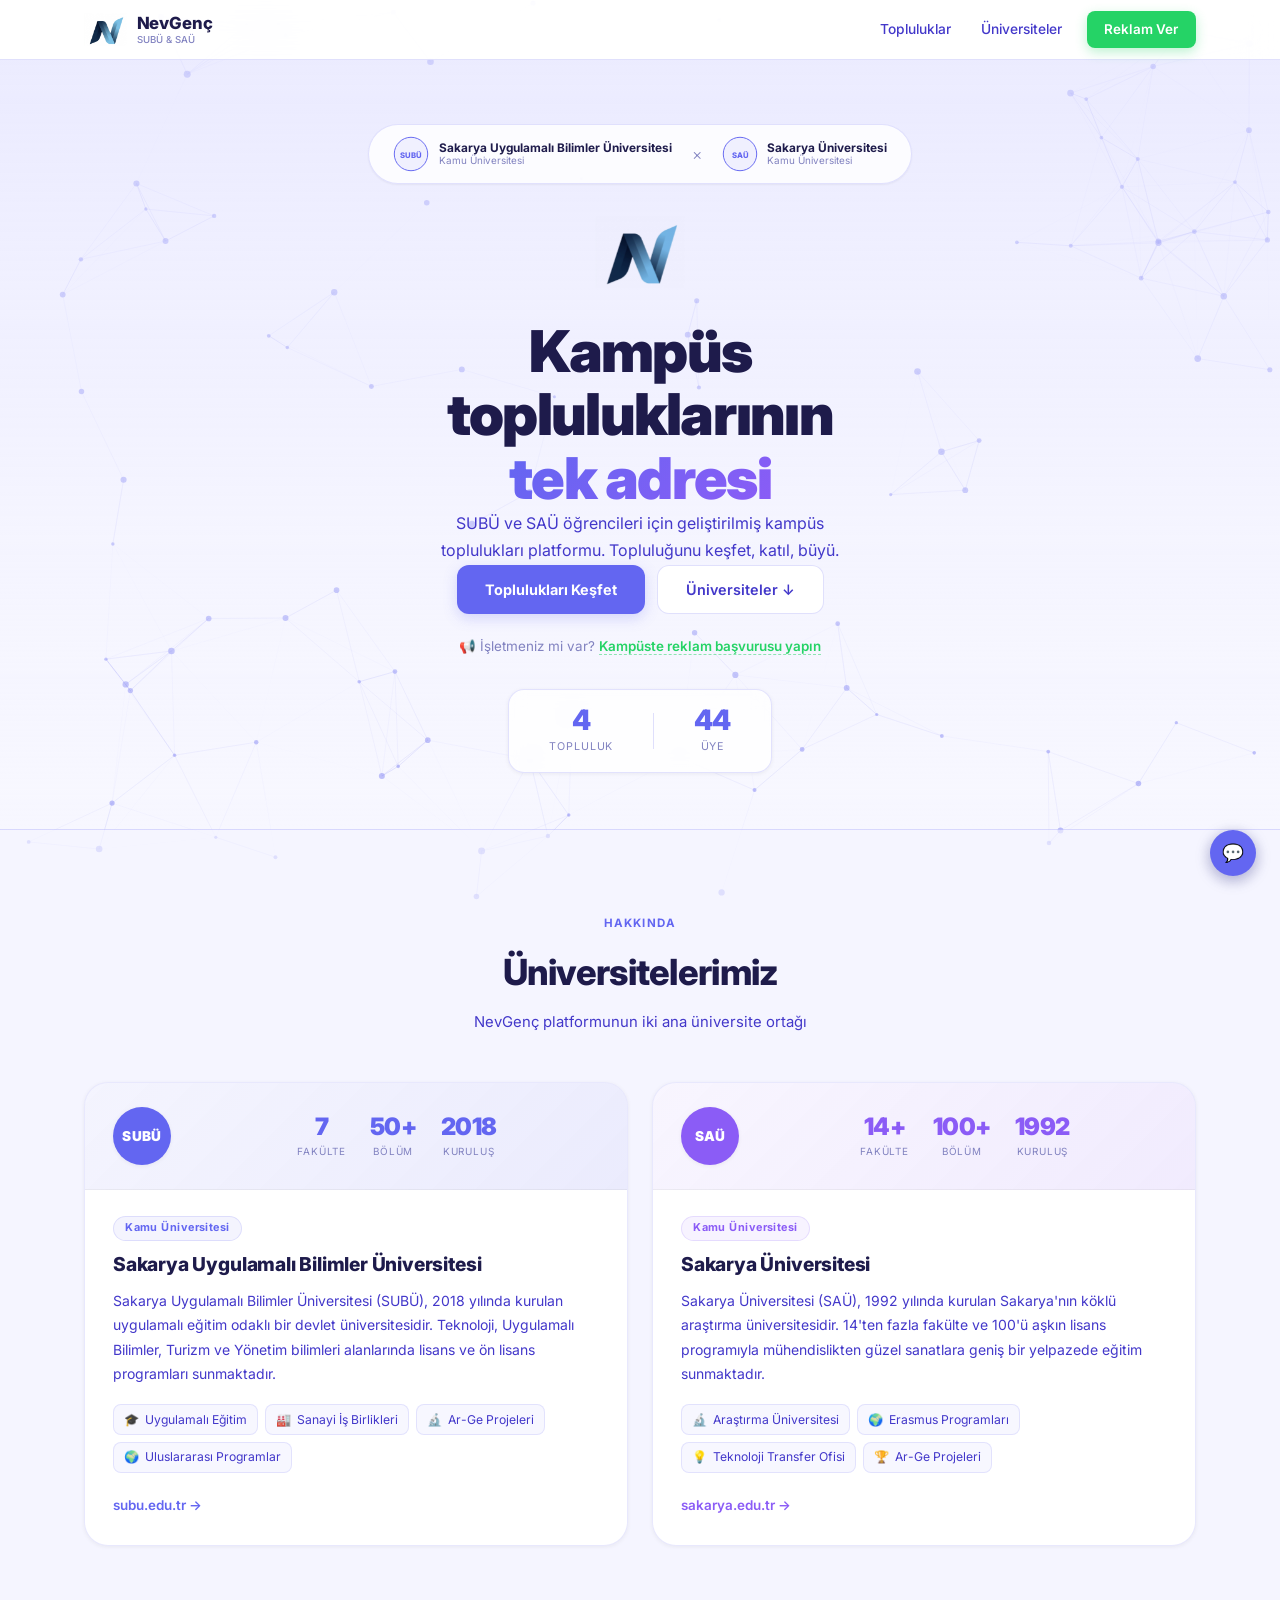
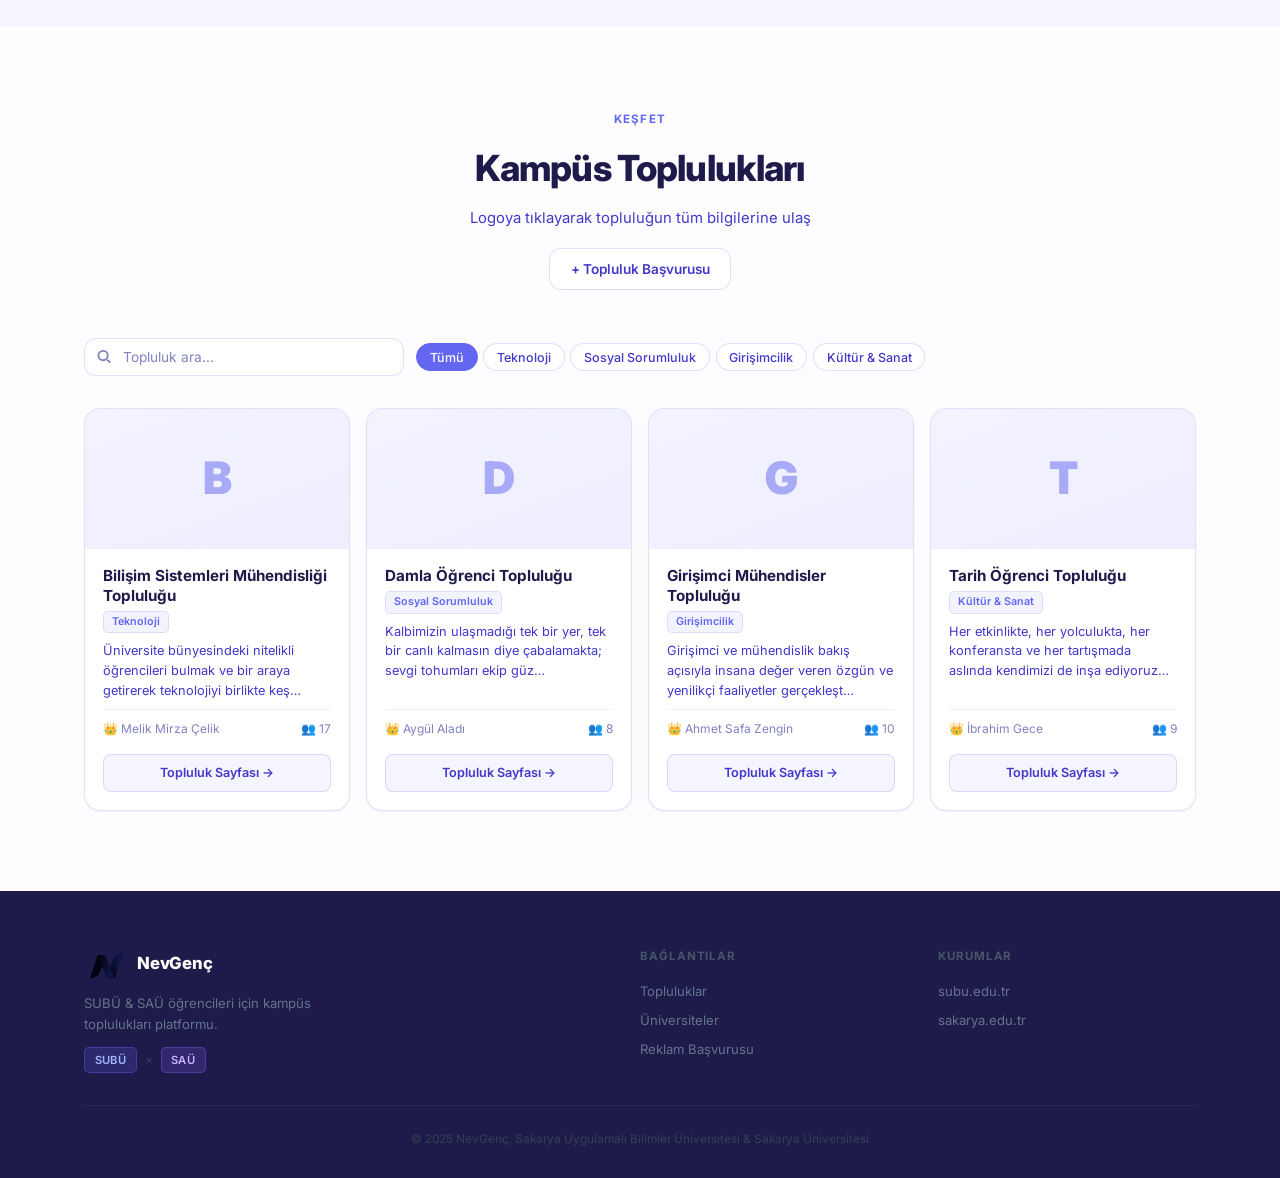
==== index.html @ 15d8cc3b "Initial commit" ====
<!DOCTYPE html>
<html lang="tr">
<head>
  <meta charset="UTF-8" />
  <meta name="viewport" content="width=device-width, initial-scale=1.0" />
  <title>NevGenç — SUBÜ & SAÜ Kampüs Platformu</title>
  <meta name="description" content="NevGenç — SUBÜ ve SAÜ öğrencileri için topluluk, etkinlik ve indirim platformu." />
  <meta name="robots" content="index, follow" />
  <link rel="canonical" href="https://nevgenc.com/" />
  <meta property="og:title" content="NevGenç — Kampüs Topluluklarının Tek Adresi" />
  <meta property="og:description" content="SUBÜ ve SAÜ öğrencileri için topluluklar, etkinlikler ve belediye fırsatları." />
  <meta property="og:image" content="https://nevgenc.com/logomuz.png" />
  <meta property="og:type" content="website" />
  <meta name="twitter:card" content="summary_large_image" />
  <meta name="twitter:title" content="NevGenç — Kampüs Platformu" />
  <meta name="twitter:image" content="https://nevgenc.com/logomuz.png" />
  <link rel="icon" type="image/png" href="favicon.png" />
  <link rel="preconnect" href="https://fonts.googleapis.com" />
  <link rel="preconnect" href="https://fonts.gstatic.com" crossorigin />
  <link rel="preload" href="https://fonts.googleapis.com/css2?family=Inter:wght@400;600;700;800&display=swap"
        as="style" onload="this.rel='stylesheet'" />
  <noscript>
    <link href="https://fonts.googleapis.com/css2?family=Inter:wght@400;600;700;800&display=swap" rel="stylesheet" />
  </noscript>
  <link rel="stylesheet" href="style.css" />
  <script>(function(){var t=localStorage.getItem('ng-theme')||'geometric';if(t==='default'||t==='dark-red'||t==='starry')t='geometric';document.documentElement.setAttribute('data-theme',t);}());</script>
</head>
<body>
<canvas id="themeCanvas"></canvas>

<!-- NAV -->
<nav class="navbar">
  <div class="nav-container">
    <div class="nav-brand">
      <img src="logomuz.png" alt="NevGenç" class="brand-logo-img" />
      <div class="brand-texts">
        <span class="brand-text">NevGenç</span>
        <span class="brand-sub">SUBÜ & SAÜ</span>
      </div>
    </div>
    <div class="nav-links">
      <a href="#topluluklar" class="nav-link">Topluluklar</a>
      <a href="#universite" class="nav-link">Üniversiteler</a>
      <a href="https://wa.me/905538832657?text=Merhaba%2C%20i%C5%9Fletmem%20i%C3%A7in%20NevGen%C3%A7%27te%20reklam%20ba%C5%9Fvurusu%20yapmak%20istiyorum." class="nav-btn wa" target="_blank" rel="noopener">Reklam Ver</a>
    </div>
    <button class="nav-hamburger" id="hamburger" onclick="toggleMenu()">
      <span></span><span></span><span></span>
    </button>
  </div>
  <div class="nav-mobile" id="navMobile">
    <a href="#topluluklar" onclick="toggleMenu()">Topluluklar</a>
    <a href="#universite" onclick="toggleMenu()">Üniversiteler</a>
    <a href="https://wa.me/905538832657?text=Merhaba%2C%20i%C5%9Fletmem%20i%C3%A7in%20NevGen%C3%A7%27te%20reklam%20ba%C5%9Fvurusu%20yapmak%20istiyorum." class="nav-btn wa" target="_blank" rel="noopener">Reklam Ver</a>
  </div>
</nav>

<!-- HERO -->
<section class="hero-new">
  <div class="hero-inner">
    <div class="partner-bar">
      <div class="partner-item">
        <div class="partner-logo">
          <svg viewBox="0 0 56 56" fill="none">
            <circle cx="28" cy="28" r="26" fill="rgba(0,82,165,0.08)" stroke="#0052A5" stroke-width="1.5"/>
            <text x="50%" y="55%" text-anchor="middle" dominant-baseline="middle" fill="#0052A5" font-size="12" font-weight="800" font-family="Inter">SUBÜ</text>
          </svg>
        </div>
        <div class="partner-info">
          <span class="partner-name">Sakarya Uygulamalı Bilimler Üniversitesi</span>
          <span class="partner-type">Kamu Üniversitesi</span>
        </div>
      </div>
      <div class="partner-x">×</div>
      <div class="partner-item">
        <div class="partner-logo">
          <svg viewBox="0 0 56 56" fill="none">
            <circle cx="28" cy="28" r="26" fill="rgba(0,102,51,0.08)" stroke="#006633" stroke-width="1.5"/>
            <text x="50%" y="55%" text-anchor="middle" dominant-baseline="middle" fill="#006633" font-size="12" font-weight="800" font-family="Inter">SAÜ</text>
          </svg>
        </div>
        <div class="partner-info">
          <span class="partner-name">Sakarya Üniversitesi</span>
          <span class="partner-type">Kamu Üniversitesi</span>
        </div>
      </div>
    </div>

    <div class="hero-content-new">
      <img src="logomuz.png" alt="NevGenç" class="brand-logo-img hero" />
      <h1 class="hero-title-new">
        Kampüs<br>
        topluluklarının<br>
        <span class="gradient-text-new">tek adresi</span>
      </h1>
      <p class="hero-desc-new">
        SUBÜ ve SAÜ öğrencileri için geliştirilmiş kampüs toplulukları platformu.
        Topluluğunu keşfet, katıl, büyü.
      </p>
      <div class="hero-ctas">
        <a href="#topluluklar" class="cta-primary">Toplulukları Keşfet</a>
        <a href="#universite" class="cta-secondary">Üniversiteler ↓</a>
      </div>
      <p class="hero-biz">
        📢 İşletmeniz mi var? <a href="https://wa.me/905538832657?text=Merhaba%2C%20i%C5%9Fletmem%20i%C3%A7in%20NevGen%C3%A7%27te%20reklam%20ba%C5%9Fvurusu%20yapmak%20istiyorum." target="_blank" rel="noopener">Kampüste reklam başvurusu yapın</a>
      </p>
    </div>

    <div class="hero-stats-new" id="heroStats">
      <div class="hstat">
        <span class="hstat-n" id="statCommunities">—</span>
        <span class="hstat-l">Topluluk</span>
      </div>
      <div class="hstat-div"></div>
      <div class="hstat">
        <span class="hstat-n" id="statMembers">—</span>
        <span class="hstat-l">Üye</span>
      </div>
    </div>
  </div>
</section>

<!-- ÜNİVERSİTELER -->
<section class="section about-section" id="universite">
  <div class="container">
    <div class="section-head">
      <p class="section-label">Hakkında</p>
      <h2 class="section-title-main">Üniversitelerimiz</h2>
      <p class="section-sub">NevGenç platformunun iki ana üniversite ortağı</p>
    </div>

    <div class="about-grid">
      <!-- SUBÜ -->
      <div class="about-card2 subu-card2">
        <div class="acard-header blue-header">
          <div class="acard-circle blue-circle">SUBÜ</div>
          <div class="acard-nums">
            <div class="astat2">
              <span class="as2-v">7</span>
              <span class="as2-k">Fakülte</span>
            </div>
            <div class="astat2">
              <span class="as2-v">50+</span>
              <span class="as2-k">Bölüm</span>
            </div>
            <div class="astat2">
              <span class="as2-v">2018</span>
              <span class="as2-k">Kuruluş</span>
            </div>
          </div>
        </div>
        <div class="acard-body">
          <span class="about-tag blue-tag">Kamu Üniversitesi</span>
          <h3 class="about-heading">Sakarya Uygulamalı Bilimler Üniversitesi</h3>
          <p class="about-text">
            Sakarya Uygulamalı Bilimler Üniversitesi (SUBÜ), 2018 yılında kurulan uygulamalı
            eğitim odaklı bir devlet üniversitesidir. Teknoloji, Uygulamalı Bilimler, Turizm
            ve Yönetim bilimleri alanlarında lisans ve ön lisans programları sunmaktadır.
          </p>
          <div class="about-features">
            <div class="afeat"><span>🎓</span><span>Uygulamalı Eğitim</span></div>
            <div class="afeat"><span>🏭</span><span>Sanayi İş Birlikleri</span></div>
            <div class="afeat"><span>🔬</span><span>Ar-Ge Projeleri</span></div>
            <div class="afeat"><span>🌍</span><span>Uluslararası Programlar</span></div>
          </div>
          <a href="https://www.subu.edu.tr" target="_blank" rel="noopener" class="about-link blue-link">subu.edu.tr →</a>
        </div>
      </div>

      <!-- SAÜ -->
      <div class="about-card2 sau-card2">
        <div class="acard-header green-header">
          <div class="acard-circle green-circle">SAÜ</div>
          <div class="acard-nums">
            <div class="astat2">
              <span class="as2-v green-v">14+</span>
              <span class="as2-k">Fakülte</span>
            </div>
            <div class="astat2">
              <span class="as2-v green-v">100+</span>
              <span class="as2-k">Bölüm</span>
            </div>
            <div class="astat2">
              <span class="as2-v green-v">1992</span>
              <span class="as2-k">Kuruluş</span>
            </div>
          </div>
        </div>
        <div class="acard-body">
          <span class="about-tag green-tag">Kamu Üniversitesi</span>
          <h3 class="about-heading">Sakarya Üniversitesi</h3>
          <p class="about-text">
            Sakarya Üniversitesi (SAÜ), 1992 yılında kurulan Sakarya'nın köklü araştırma
            üniversitesidir. 14'ten fazla fakülte ve 100'ü aşkın lisans programıyla
            mühendislikten güzel sanatlara geniş bir yelpazede eğitim sunmaktadır.
          </p>
          <div class="about-features">
            <div class="afeat"><span>🔬</span><span>Araştırma Üniversitesi</span></div>
            <div class="afeat"><span>🌍</span><span>Erasmus Programları</span></div>
            <div class="afeat"><span>💡</span><span>Teknoloji Transfer Ofisi</span></div>
            <div class="afeat"><span>🏆</span><span>Ar-Ge Projeleri</span></div>
          </div>
          <a href="https://www.sakarya.edu.tr" target="_blank" rel="noopener" class="about-link green-link">sakarya.edu.tr →</a>
        </div>
      </div>
    </div>
  </div>
</section>

<!-- TOPLULUKLAR -->
<section class="section communities-section-new" id="topluluklar">
  <div class="container">
    <div class="section-head">
      <p class="section-label">Keşfet</p>
      <h2 class="section-title-main">Kampüs Toplulukları</h2>
      <p class="section-sub">Logoya tıklayarak topluluğun tüm bilgilerine ulaş</p>
      <a href="https://wa.me/905538832657?text=Merhaba%2C%20NevGen%C3%A7%20%C3%BCzerinden%20topluluk%20ba%C5%9Fvurusu%20yapmak%20istiyorum." class="cta-apply" target="_blank" rel="noopener">+ Topluluk Başvurusu</a>
    </div>

    <div class="filter-bar">
      <div class="search-wrap">
        <svg class="si" viewBox="0 0 16 16" fill="none" stroke="currentColor" stroke-width="2">
          <circle cx="6.5" cy="6.5" r="5"/><path d="M11 11l3 3"/>
        </svg>
        <input type="text" id="searchInput" placeholder="Topluluk ara…" class="search-input-new" />
      </div>
      <div class="filter-tabs-new" id="filterTabs">
        <button class="ftab active" data-cat="all">Tümü</button>
      </div>
    </div>

    <div class="communities-grid-new" id="communitiesGrid">
      <div class="loading-state"><div class="spinner"></div><p>Topluluklar yükleniyor…</p></div>
    </div>
  </div>
</section>

<!-- FOOTER -->
<footer class="footer-new">
  <div class="container">
    <div class="footer-top">
      <div class="footer-brand-col">
        <div class="footer-brand">
          <img src="logomuz.png" alt="NevGenç" class="brand-logo-img" />
          <span class="brand-text footer-brand-text">NevGenç</span>
        </div>
        <p>SUBÜ & SAÜ öğrencileri için kampüs toplulukları platformu.</p>
        <div class="footer-partners">
          <span class="fp-tag">SUBÜ</span>
          <span class="fp-x">×</span>
          <span class="fp-tag green">SAÜ</span>
        </div>
      </div>
      <div class="footer-links-col">
        <h4>Bağlantılar</h4>
        <a href="#topluluklar">Topluluklar</a>
        <a href="#universite">Üniversiteler</a>
        <a href="https://wa.me/905538832657?text=Merhaba%2C%20i%C5%9Fletmem%20i%C3%A7in%20NevGen%C3%A7%27te%20reklam%20ba%C5%9Fvurusu%20yapmak%20istiyorum." target="_blank" rel="noopener">Reklam Başvurusu</a>
      </div>
      <div class="footer-links-col">
        <h4>Kurumlar</h4>
        <a href="https://www.subu.edu.tr" target="_blank">subu.edu.tr</a>
        <a href="https://www.sakarya.edu.tr" target="_blank">sakarya.edu.tr</a>
      </div>
    </div>
    <div class="footer-bottom">
      <span>© 2025 NevGenç. Sakarya Uygulamalı Bilimler Üniversitesi & Sakarya Üniversitesi</span>
    </div>
  </div>
</footer>

<!-- İLETİŞİM -->
<div class="contact-fab" id="contactFab">
  <button class="contact-fab-btn" onclick="toggleContactPanel()" aria-label="Bizimle İletişime Geçin">
    <span>💬</span>
  </button>
  <div class="contact-panel" id="contactPanel">
    <p class="contact-panel-title">Bizimle İletişime Geçin</p>
    <p class="contact-panel-note">Soruların, önerilerin ve iş birliği için bize ulaşın.</p>
    <a class="contact-item wa" href="https://wa.me/905538832657" target="_blank" rel="noopener">
      <span>📱</span>
      <span>0553 883 26 57</span>
    </a>
    <a class="contact-item" href="mailto:nevgenc54@gmail.com">
      <span>📧</span>
      <span>nevgenc54@gmail.com</span>
    </a>
    <a class="contact-btn wa" href="https://wa.me/905538832657?text=Merhaba%2C%20NevGen%C3%A7%20hakk%C4%B1nda%20bilgi%20almak%20istiyorum." target="_blank" rel="noopener">
      💬 WhatsApp'tan Ulaş
    </a>
    <a class="contact-btn" href="mailto:nevgenc54@gmail.com?subject=NevGenç%20ile%20İletişim">
      ✉️ E-posta Gönder
    </a>
  </div>
</div>

<script src="data.js"></script>
<script>
let allCommunities = [];
let activeCategory = 'all';

function escHtml(str) {
  return String(str ?? '')
    .replace(/&/g, '&amp;')
    .replace(/</g, '&lt;')
    .replace(/>/g, '&gt;')
    .replace(/"/g, '&quot;')
    .replace(/'/g, '&#39;');
}

function loadStats() {
  const totalMembers = COMMUNITIES.reduce((s, c) => s + (c.member_count || 0), 0);
  document.getElementById('statCommunities').textContent = COMMUNITIES.length;
  document.getElementById('statMembers').textContent = totalMembers > 999 ? (totalMembers/1000).toFixed(1)+'K' : totalMembers;
}

function loadCommunities() {
  const sorted = [...COMMUNITIES].sort((a, b) => (a.name || '').localeCompare(b.name || '', 'tr'));
  allCommunities = sorted;
  buildCategoryTabs(sorted);
  renderCommunities(sorted);
}

function buildCategoryTabs(communities) {
  const cats = ['all', ...new Set(communities.map(c => c.category).filter(Boolean))];
  const tabs = document.getElementById('filterTabs');
  tabs.innerHTML = cats.map(cat => `
    <button class="ftab ${cat==='all'?'active':''}" data-cat="${escHtml(cat)}" onclick="filterByCategory('${escHtml(cat)}')">
      ${cat==='all' ? 'Tümü' : escHtml(cat)}
    </button>
  `).join('');
}

function filterByCategory(cat) {
  activeCategory = cat;
  document.querySelectorAll('.ftab').forEach(t => t.classList.toggle('active', t.dataset.cat === cat));
  const q = document.getElementById('searchInput').value.toLowerCase();
  applyFilter(cat, q);
}

document.getElementById('searchInput').addEventListener('input', e => applyFilter(activeCategory, e.target.value.toLowerCase()));

function applyFilter(cat, q) {
  const filtered = allCommunities.filter(c => {
    const matchCat = cat === 'all' || c.category === cat;
    const matchQ = !q || c.name.toLowerCase().includes(q) || (c.description||'').toLowerCase().includes(q);
    return matchCat && matchQ;
  });
  renderCommunities(filtered);
}

function renderCommunities(list) {
  const grid = document.getElementById('communitiesGrid');
  if (!list.length) {
    grid.innerHTML = '<div class="empty-state"><p>Uygun topluluk bulunamadı.</p></div>';
    return;
  }
  grid.innerHTML = list.map(c => communityCard(c)).join('');
}

function communityCard(c) {
  const safeName = escHtml(c.name || '');
  const firstChar = escHtml((c.name || '?').charAt(0));
  const logoInner = c.logo_path
    ? `<img src="${escHtml(c.logo_path)}" alt="${safeName}" onerror="this.style.display='none';this.nextElementSibling.style.display=''" /><span class="cf" style="display:none">${firstChar}</span>`
    : `<span class="cf">${firstChar}</span>`;
  const desc = c.description
    ? escHtml(c.description.length > 100 ? c.description.slice(0, 100) + '…' : c.description)
    : 'Topluluk hakkında bilgi yakında eklenecek.';
  return `
    <div class="com-card-new">
      <a href="community.html?id=${encodeURIComponent(c.id)}" class="com-logo-link" title="${safeName}">
        <div class="com-logo-new">${logoInner}</div>
        <div class="com-logo-overlay"><span>Detayları Gör</span></div>
      </a>
      <div class="com-card-body">
        <div class="com-card-top">
          <h3 class="com-card-name">${safeName}</h3>
          <span class="com-cat-badge">${escHtml(c.category || 'Genel')}</span>
        </div>
        <p class="com-card-desc">${desc}</p>
        <div class="com-card-footer">
          <span class="com-chairman">👑 ${escHtml(c.chairman_name || 'Belirtilmemiş')}</span>
          <span class="com-members">👥 ${c.member_count || 0}</span>
        </div>
        <a href="community.html?id=${encodeURIComponent(c.id)}" class="com-detail-btn">Topluluk Sayfası →</a>
      </div>
    </div>
  `;
}

document.addEventListener('error', e => {
  if (e.target.tagName === 'IMG' && e.target.closest('.com-logo-new')) {
    e.target.style.display = 'none';
    const span = e.target.nextElementSibling;
    if (span) span.style.display = '';
  }
}, true);

loadStats();
loadCommunities();

function toggleMenu() {
  document.getElementById('navMobile').classList.toggle('open');
}
</script>

<script src="themes.js"></script>
</body>
</html>
---- style.css ----
/* ═══════════════════════════════════════════════
   RESET & VARIABLES
═══════════════════════════════════════════════ */
*, *::before, *::after { box-sizing: border-box; margin: 0; padding: 0; }

:root {
  /* Brand */
  --blue:       #0052A5;
  --blue-50:    #EFF6FF;
  --blue-100:   #DBEAFE;
  --blue-600:   #1D4ED8;
  --sau:        #006633;
  --sau-50:     #F0FDF4;
  --sau-100:    #DCFCE7;

  /* Legacy aliases (admin/community pages) */
  --subu:       #0052A5;
  --subu-pale:  #EFF6FF;

  /* Neutrals */
  --white:    #FFFFFF;
  --bg:       #F8FAFC;
  --border:   #E2E8F0;
  --border-2: #F1F5F9;

  /* Text */
  --ink:   #0F172A;
  --ink-2: #475569;
  --ink-3: #94A3B8;

  /* Semantic */
  --success: #059669;
  --error:   #DC2626;
  --warning: #D97706;

  /* Shape */
  --r-sm: 8px;
  --r:    12px;
  --r-lg: 16px;
  --r-xl: 24px;

  /* Shadow */
  --sh-xs: 0 1px 2px rgba(0,0,0,0.05);
  --sh-sm: 0 1px 4px rgba(0,0,0,0.06);
  --sh:    0 2px 8px rgba(0,0,0,0.06), 0 1px 3px rgba(0,0,0,0.04);
  --sh-md: 0 4px 16px rgba(0,0,0,0.07), 0 2px 6px rgba(0,0,0,0.04);
  --sh-lg: 0 10px 32px rgba(0,0,0,0.09), 0 4px 12px rgba(0,0,0,0.04);
  --sh-blue: 0 4px 14px rgba(0,82,165,0.25);

  /* Layout */
  --nav-h: 60px;
}

html { scroll-behavior: smooth; }

body {
  font-family: 'Inter', -apple-system, BlinkMacSystemFont, sans-serif;
  background: var(--white);
  color: var(--ink);
  line-height: 1.65;
  font-size: 15px;
  -webkit-font-smoothing: antialiased;
}

a { color: inherit; text-decoration: none; }

.container {
  max-width: 1160px;
  margin: 0 auto;
  padding: 0 1.5rem;
}

/* ═══════════════════════════════════════════════
   NAVBAR
═══════════════════════════════════════════════ */
.navbar {
  position: sticky;
  top: 0;
  z-index: 200;
  height: var(--nav-h);
  background: rgba(255,255,255,0.92);
  backdrop-filter: blur(20px);
  -webkit-backdrop-filter: blur(20px);
  border-bottom: 1px solid var(--border);
}

.nav-container {
  max-width: 1160px;
  margin: 0 auto;
  padding: 0 1.5rem;
  height: 100%;
  display: flex;
  align-items: center;
  justify-content: space-between;
}

.nav-brand { display: flex; align-items: center; gap: 10px; }

.brand-icon {
  width: 34px; height: 34px;
  background: var(--blue);
  border-radius: 9px;
  display: flex; align-items: center; justify-content: center;
  font-weight: 800; font-size: 15px; color: #fff; flex-shrink: 0;
  letter-spacing: -0.5px;
}
.brand-icon.small  { width: 28px; height: 28px; font-size: 12px; border-radius: 7px; }
.brand-icon.large  { width: 52px; height: 52px; font-size: 20px; border-radius: 13px; }

.brand-logo-img { height: 34px; width: auto; flex-shrink: 0; object-fit: contain; mix-blend-mode: multiply; }
.brand-logo-img.large { height: 52px; }
.brand-logo-img.hero  { height: 72px; margin-bottom: 1.5rem; }

.brand-texts { display: flex; flex-direction: column; line-height: 1.2; }
.brand-text  { font-size: 1.05rem; font-weight: 800; color: var(--ink); letter-spacing: -0.01em; }
.brand-sub   { font-size: 0.6rem; color: var(--ink-3); font-weight: 500; margin-top: 1px; }

.nav-links { display: flex; align-items: center; gap: 2px; }

.nav-link {
  padding: 0.42rem 0.9rem;
  color: var(--ink-2); font-size: 0.86rem; font-weight: 500;
  border-radius: var(--r-sm);
  transition: background 0.15s, color 0.15s;
}
.nav-link:hover { background: var(--bg); color: var(--ink); }

.nav-btn {
  background: var(--blue); color: #fff;
  border: none; padding: 0.46rem 1.1rem;
  border-radius: var(--r-sm); font-size: 0.84rem; font-weight: 600;
  cursor: pointer; transition: background 0.15s, transform 0.1s;
  margin-left: 0.5rem; font-family: inherit;
}
.nav-btn:hover { background: var(--blue-600); transform: translateY(-1px); }
.nav-btn.wa { background: #25D366; box-shadow: 0 4px 12px rgba(37, 211, 102, 0.3); }
.nav-btn.wa:hover { background: #1fb457; }
.nav-btn.danger { background: var(--error); }
.nav-btn.danger:hover { background: #b91c1c; }

.nav-hamburger {
  display: none;
  flex-direction: column; justify-content: center; align-items: center; gap: 4px;
  width: 36px; height: 36px;
  background: none; border: 1px solid var(--border);
  border-radius: var(--r-sm); cursor: pointer;
}
.nav-hamburger span {
  display: block; width: 16px; height: 1.5px;
  background: var(--ink-2); border-radius: 2px;
}

.nav-mobile {
  display: none; flex-direction: column;
  padding: 0.5rem 1.5rem 1rem;
  border-top: 1px solid var(--border);
  background: var(--white);
}
.nav-mobile.open { display: flex; }
.nav-mobile a {
  padding: 0.7rem 0; color: var(--ink-2); font-size: 0.9rem; font-weight: 500;
  border-bottom: 1px solid var(--border-2); transition: color 0.15s;
}
.nav-mobile a:last-child { border-bottom: none; }
.nav-mobile a:hover { color: var(--blue); }

@media (max-width: 720px) {
  .nav-links { display: none; }
  .nav-hamburger { display: flex; }
}

/* ═══════════════════════════════════════════════
   HERO
═══════════════════════════════════════════════ */
.hero-new {
  background: linear-gradient(180deg, #EEF2FF 0%, #F5F7FF 35%, #FFFFFF 75%);
  border-bottom: 1px solid var(--border);
  padding: 4rem 1.5rem 3.5rem;
  text-align: center;
}

.hero-inner {
  max-width: 640px;
  margin: 0 auto;
  display: flex;
  flex-direction: column;
  align-items: center;
  gap: 2rem;
}

/* Partner Bar */
.partner-bar {
  display: inline-flex; align-items: center;
  gap: 1.25rem; flex-wrap: wrap; justify-content: center;
  padding: 0.7rem 1.5rem;
  background: var(--white);
  border: 1px solid var(--border);
  border-radius: 50px;
  box-shadow: var(--sh-xs);
}

.partner-item { display: flex; align-items: center; gap: 0.6rem; }
.partner-logo { width: 36px; height: 36px; flex-shrink: 0; }
.partner-logo svg { width: 100%; height: 100%; }
.partner-info { display: flex; flex-direction: column; text-align: left; line-height: 1.2; }
.partner-name { font-size: 0.74rem; font-weight: 700; color: var(--ink); }
.partner-type { font-size: 0.62rem; color: var(--ink-3); }
.partner-x { font-size: 1rem; color: var(--ink-3); font-weight: 300; }

/* Hero Content */
.hero-content-new { }

.hero-title-new {
  font-size: clamp(2.2rem, 5.5vw, 3.6rem);
  font-weight: 900;
  line-height: 1.1;
  color: var(--ink);
  letter-spacing: -0.03em;
}

.gradient-text-new {
  background: linear-gradient(135deg, var(--blue) 0%, #3B82F6 100%);
  -webkit-background-clip: text;
  -webkit-text-fill-color: transparent;
  background-clip: text;
}

.hero-desc-new {
  color: var(--ink-2);
  font-size: 1rem;
  line-height: 1.7;
  max-width: 420px;
  margin: 0 auto;
}

.hero-ctas {
  display: flex; gap: 0.75rem;
  justify-content: center; flex-wrap: wrap;
}

.cta-primary {
  padding: 0.75rem 1.75rem;
  background: var(--blue); color: #fff;
  border-radius: var(--r); font-weight: 700; font-size: 0.9rem;
  box-shadow: var(--sh-blue);
  transition: background 0.15s, transform 0.1s;
  display: inline-flex; align-items: center; gap: 0.4rem;
  border: none; cursor: pointer; font-family: inherit;
}
.cta-primary:hover { background: var(--blue-600); transform: translateY(-1px); }

.cta-secondary {
  padding: 0.75rem 1.75rem;
  background: var(--white); border: 1.5px solid var(--border);
  color: var(--ink-2); border-radius: var(--r); font-weight: 600; font-size: 0.9rem;
  transition: border-color 0.15s, background 0.15s, color 0.15s;
  display: inline-flex; align-items: center; gap: 0.4rem;
}
.cta-secondary:hover { border-color: var(--blue); color: var(--blue); background: var(--blue-50); }

/* Apply button in communities */
.cta-apply {
  display: inline-flex; align-items: center; gap: 0.35rem;
  margin-top: 1.1rem;
  padding: 0.55rem 1.3rem;
  background: var(--white); border: 1.5px solid var(--border);
  color: var(--ink-2); border-radius: var(--r); font-weight: 600; font-size: 0.85rem;
  cursor: pointer; font-family: inherit;
  text-decoration: none;
  transition: border-color 0.15s, color 0.15s, background 0.15s;
}
.cta-apply:hover { border-color: var(--blue); color: var(--blue); background: var(--blue-50); }

/* Hero — işletmeler için reklam başvurusu */
.hero-biz {
  margin-top: 1.3rem;
  font-size: 0.84rem;
  color: var(--ink-3);
}
.hero-biz a {
  color: #25D366;
  font-weight: 600;
  text-decoration: none;
  border-bottom: 1px dashed rgba(37, 211, 102, 0.5);
  transition: border-color 0.15s, color 0.15s;
}
.hero-biz a:hover { border-bottom-color: #25D366; }

/* Hero Stats */
.hero-stats-new {
  display: inline-flex; align-items: center; gap: 2.5rem;
  padding: 1rem 2.5rem;
  background: var(--white);
  border: 1px solid var(--border);
  border-radius: var(--r-lg);
  box-shadow: var(--sh-sm);
}
.hstat { text-align: center; }
.hstat-n { display: block; font-size: 1.75rem; font-weight: 900; color: var(--blue); letter-spacing: -0.03em; line-height: 1; }
.hstat-l { font-size: 0.67rem; color: var(--ink-3); text-transform: uppercase; letter-spacing: 0.08em; margin-top: 4px; display: block; }
.hstat-div { width: 1px; height: 36px; background: var(--border); }

/* ═══════════════════════════════════════════════
   SECTION COMMONS
═══════════════════════════════════════════════ */
.section { padding: 5rem 0; }
.about-section { background: var(--bg); }
.communities-section-new { background: var(--white); }

.section-head { text-align: center; margin-bottom: 3rem; }

.section-label {
  display: inline-block;
  font-size: 0.72rem; font-weight: 700;
  color: var(--blue); text-transform: uppercase; letter-spacing: 0.1em;
  margin-bottom: 0.6rem;
}

.section-title-main {
  font-size: clamp(1.6rem, 3.5vw, 2.25rem);
  font-weight: 800; color: var(--ink);
  letter-spacing: -0.02em; margin-bottom: 0.5rem;
}

.section-sub { color: var(--ink-2); font-size: 0.93rem; }

/* ═══════════════════════════════════════════════
   UNIVERSITY CARDS — NEW SIDE-BY-SIDE GRID
═══════════════════════════════════════════════ */
.about-grid {
  display: grid;
  grid-template-columns: 1fr 1fr;
  gap: 1.5rem;
}

@media (max-width: 900px) {
  .about-grid { grid-template-columns: 1fr; }
}

.about-card2 {
  background: var(--white);
  border: 1px solid var(--border);
  border-radius: var(--r-xl);
  overflow: hidden;
  box-shadow: var(--sh-sm);
  transition: transform 0.2s ease, box-shadow 0.2s ease, border-color 0.2s;
}
.about-card2:hover {
  transform: translateY(-3px);
  box-shadow: var(--sh-lg);
}
.subu-card2:hover { border-color: var(--blue); }
.sau-card2:hover  { border-color: var(--sau); }

.acard-header {
  padding: 1.5rem 1.75rem;
  display: flex;
  align-items: center;
  gap: 1.5rem;
  border-bottom: 1px solid rgba(0,0,0,0.05);
}
.blue-header  { background: linear-gradient(135deg, #EFF6FF 0%, #DBEAFE 100%); }
.green-header { background: linear-gradient(135deg, #F0FDF4 0%, #DCFCE7 100%); }

.acard-circle {
  width: 58px; height: 58px;
  border-radius: 50%;
  display: flex; align-items: center; justify-content: center;
  font-size: 0.85rem; font-weight: 900;
  flex-shrink: 0; letter-spacing: 0.02em;
  box-shadow: var(--sh-sm);
}
.blue-circle  { background: var(--blue); color: #fff; }
.green-circle { background: var(--sau); color: #fff; }

.acard-nums { display: flex; gap: 1.5rem; flex: 1; justify-content: center; }
.astat2 { text-align: center; }
.as2-v { display: block; font-size: 1.5rem; font-weight: 900; color: var(--blue); line-height: 1.1; letter-spacing: -0.02em; }
.as2-v.green-v { color: var(--sau); }
.as2-k { display: block; font-size: 0.62rem; color: var(--ink-3); text-transform: uppercase; letter-spacing: 0.08em; margin-top: 3px; }

.acard-body { padding: 1.5rem 1.75rem 1.75rem; }

.about-tag {
  display: inline-block; padding: 0.18rem 0.7rem;
  border-radius: 50px; font-size: 0.68rem; font-weight: 700;
  letter-spacing: 0.04em; margin-bottom: 0.65rem;
}
.blue-tag  { background: var(--blue-50);  border: 1px solid var(--blue-100); color: var(--blue); }
.green-tag { background: var(--sau-50);   border: 1px solid var(--sau-100);  color: var(--sau); }

.about-heading { font-size: 1.2rem; font-weight: 800; color: var(--ink); margin-bottom: 0.75rem; letter-spacing: -0.01em; line-height: 1.3; }
.about-text { color: var(--ink-2); font-size: 0.875rem; line-height: 1.75; margin-bottom: 1.1rem; }

.about-features {
  display: flex; flex-wrap: wrap; gap: 0.4rem; margin-bottom: 1.25rem;
}
.afeat {
  display: flex; align-items: center; gap: 0.35rem;
  padding: 0.28rem 0.65rem;
  background: var(--bg); border: 1px solid var(--border);
  border-radius: var(--r-sm); font-size: 0.76rem; color: var(--ink-2);
}

.about-link {
  display: inline-flex; align-items: center; gap: 0.2rem;
  font-size: 0.84rem; font-weight: 600;
  transition: opacity 0.15s;
}
.about-link:hover { opacity: 0.7; }
.blue-link  { color: var(--blue); }
.green-link { color: var(--sau); }

/* Legacy about-card styles (kept for any remaining usage) */
.about-card { display: none; }

/* ═══════════════════════════════════════════════
   COMMUNITIES
═══════════════════════════════════════════════ */
.filter-bar {
  display: flex; align-items: center; gap: 0.75rem; flex-wrap: wrap;
  margin-bottom: 2rem;
}

.search-wrap {
  position: relative; flex: 1; min-width: 180px; max-width: 320px;
}
.si {
  position: absolute; left: 0.8rem; top: 50%; transform: translateY(-50%);
  width: 15px; height: 15px; color: var(--ink-3); pointer-events: none;
}
.search-input-new {
  width: 100%; padding: 0.6rem 0.85rem 0.6rem 2.4rem;
  background: var(--white); border: 1.5px solid var(--border);
  border-radius: var(--r); color: var(--ink); font-size: 0.86rem;
  outline: none; font-family: inherit;
  transition: border-color 0.15s, box-shadow 0.15s;
}
.search-input-new:focus { border-color: var(--blue); box-shadow: 0 0 0 3px rgba(0,82,165,0.1); }
.search-input-new::placeholder { color: var(--ink-3); }

.filter-tabs-new { display: flex; gap: 0.35rem; flex-wrap: wrap; }
.ftab {
  padding: 0.35rem 0.8rem; border-radius: 50px;
  border: 1.5px solid var(--border); background: var(--white);
  color: var(--ink-2); font-size: 0.78rem; font-weight: 500;
  cursor: pointer; font-family: inherit;
  transition: all 0.15s;
}
.ftab:hover { border-color: var(--blue); color: var(--blue); background: var(--blue-50); }
.ftab.active { background: var(--blue); border-color: var(--blue); color: #fff; }

/* Community Grid */
.communities-grid-new {
  display: grid;
  grid-template-columns: repeat(auto-fill, minmax(260px, 1fr));
  gap: 1rem;
}

.com-card-new {
  background: var(--white);
  border: 1px solid var(--border);
  border-radius: var(--r-lg);
  overflow: hidden;
  display: flex; flex-direction: column;
  box-shadow: var(--sh-xs);
  transition: transform 0.2s, box-shadow 0.2s, border-color 0.2s;
}
.com-card-new:hover {
  transform: translateY(-3px);
  box-shadow: var(--sh-lg);
  border-color: var(--blue-100);
}

.com-logo-link {
  position: relative; display: block;
  height: 140px; overflow: hidden; cursor: pointer;
  background: linear-gradient(160deg, var(--blue-50) 0%, #e8f4fd 100%);
}
.com-logo-new {
  width: 100%; height: 100%;
  display: flex; align-items: center; justify-content: center;
  transition: transform 0.3s ease;
}
.com-logo-new img { max-width: 65%; max-height: 65%; object-fit: contain; }
.cf { font-size: 2.8rem; font-weight: 900; color: var(--blue); opacity: 0.5; }
.com-logo-link:hover .com-logo-new { transform: scale(1.05); }

.com-logo-overlay {
  position: absolute; inset: 0;
  background: rgba(0,82,165,0.8);
  display: flex; align-items: center; justify-content: center;
  opacity: 0; transition: opacity 0.2s;
}
.com-logo-overlay span { color: #fff; font-weight: 700; font-size: 0.85rem; letter-spacing: 0.02em; }
.com-logo-link:hover .com-logo-overlay { opacity: 1; }

.com-card-body { padding: 1.1rem; display: flex; flex-direction: column; flex: 1; gap: 0.5rem; }

.com-card-top { display: flex; flex-direction: column; gap: 0.3rem; }
.com-card-name { font-size: 0.95rem; font-weight: 700; color: var(--ink); line-height: 1.3; }
.com-cat-badge {
  display: inline-block; align-self: flex-start;
  background: var(--blue-50); border: 1px solid var(--blue-100);
  color: var(--blue); padding: 0.1rem 0.5rem;
  border-radius: 5px; font-size: 0.67rem; font-weight: 600;
}

.com-card-desc { font-size: 0.8rem; color: var(--ink-2); line-height: 1.55; flex: 1; }

.com-card-footer {
  display: flex; justify-content: space-between; align-items: center;
  padding-top: 0.55rem; border-top: 1px solid var(--border-2);
  font-size: 0.75rem; color: var(--ink-3);
}

.com-detail-btn {
  display: block; margin-top: 0.45rem;
  padding: 0.5rem 1rem; text-align: center;
  background: var(--bg); border: 1px solid var(--border);
  color: var(--ink-2); border-radius: var(--r-sm);
  font-size: 0.79rem; font-weight: 600;
  transition: background 0.15s, border-color 0.15s, color 0.15s;
}
.com-detail-btn:hover { background: var(--blue); color: #fff; border-color: var(--blue); }

/* ═══════════════════════════════════════════════
   FOOTER
═══════════════════════════════════════════════ */
.footer-new {
  background: #0F172A;
  padding: 3.5rem 0 1.75rem;
  color: #94A3B8;
}

.footer-top {
  display: grid; grid-template-columns: 2fr 1fr 1fr;
  gap: 2.5rem; padding-bottom: 2rem;
  border-bottom: 1px solid rgba(255,255,255,0.06);
  margin-bottom: 1.5rem;
}
.footer-brand-col { display: flex; flex-direction: column; gap: 0.75rem; }
.footer-brand { display: flex; align-items: center; gap: 0.65rem; }
.footer-brand-text,
.footer-brand .brand-text { font-size: 1.05rem; font-weight: 800; color: var(--white) !important; }
.footer-brand-col p { font-size: 0.82rem; color: #64748B; line-height: 1.6; max-width: 240px; }
.footer-partners { display: flex; align-items: center; gap: 0.5rem; }

.fp-tag {
  background: rgba(0,82,165,0.2); border: 1px solid rgba(0,82,165,0.35);
  color: #93C5FD; padding: 0.18rem 0.6rem; border-radius: 5px;
  font-size: 0.7rem; font-weight: 600; letter-spacing: 0.03em;
}
.fp-tag.green {
  background: rgba(0,102,51,0.2); border-color: rgba(0,102,51,0.35);
  color: #86EFAC;
}
.fp-x { color: #334155; font-size: 0.75rem; }

.footer-links-col { display: flex; flex-direction: column; gap: 0.45rem; }
.footer-links-col h4 {
  font-size: 0.72rem; font-weight: 700; color: #475569;
  text-transform: uppercase; letter-spacing: 0.08em; margin-bottom: 0.5rem;
}
.footer-links-col a { font-size: 0.82rem; color: #64748B; transition: color 0.15s; }
.footer-links-col a:hover { color: var(--white); }

.footer-bottom { font-size: 0.74rem; color: #334155; text-align: center; }

@media (max-width: 768px) {
  .footer-top { grid-template-columns: 1fr 1fr; }
  .footer-brand-col { grid-column: 1/-1; }
}
@media (max-width: 480px) {
  .footer-top { grid-template-columns: 1fr; }
}

/* ═══════════════════════════════════════════════
   STATE: LOADING / EMPTY / ERROR
═══════════════════════════════════════════════ */
.loading-state, .empty-state, .error-state {
  grid-column: 1/-1; text-align: center;
  padding: 4rem 2rem; color: var(--ink-3);
  display: flex; flex-direction: column; align-items: center; gap: 1rem;
}
.spinner {
  width: 32px; height: 32px;
  border: 3px solid var(--border); border-top-color: var(--blue);
  border-radius: 50%; animation: spin 0.75s linear infinite;
}
.spinner.large-spin { width: 48px; height: 48px; border-width: 4px; }
@keyframes spin { to { transform: rotate(360deg); } }

.loading-full {
  min-height: 60vh; display: flex; flex-direction: column;
  align-items: center; justify-content: center; gap: 1rem;
  color: var(--ink-3);
}

/* ═══════════════════════════════════════════════
   ADMIN / AUTH
═══════════════════════════════════════════════ */
.auth-screen {
  min-height: 100vh; display: flex;
  align-items: center; justify-content: center;
  padding: 2rem 1rem;
  background: linear-gradient(160deg, var(--blue-50) 0%, var(--bg) 60%);
}
.auth-card {
  background: var(--white); border: 1px solid var(--border);
  border-radius: var(--r-xl); padding: 2.5rem;
  width: 100%; max-width: 440px;
  box-shadow: var(--sh-lg);
}
.auth-logo { display: flex; justify-content: center; margin-bottom: 1.5rem; }
.auth-title { text-align: center; font-size: 1.4rem; font-weight: 800; color: var(--ink); margin-bottom: 0.4rem; }
.auth-subtitle { text-align: center; color: var(--ink-2); font-size: 0.86rem; margin-bottom: 2rem; line-height: 1.55; }
.auth-note { text-align: center; color: var(--ink-3); font-size: 0.76rem; margin-top: 1.5rem; line-height: 1.6; }

/* Forms */
.form-group { margin-bottom: 1rem; }
.form-label { display: block; font-size: 0.8rem; font-weight: 600; color: var(--ink-2); margin-bottom: 0.35rem; }
.form-input {
  width: 100%; padding: 0.68rem 0.9rem;
  background: var(--white); border: 1.5px solid var(--border);
  border-radius: var(--r-sm); color: var(--ink); font-size: 0.875rem;
  outline: none; transition: border-color 0.15s, box-shadow 0.15s; font-family: inherit;
}
.form-input:focus { border-color: var(--blue); box-shadow: 0 0 0 3px rgba(0,82,165,0.1); }
.form-input::placeholder { color: var(--ink-3); }
.form-input.small { padding: 0.45rem 0.7rem; font-size: 0.82rem; }
textarea.form-input { resize: vertical; }
.input-wrapper { position: relative; }
.toggle-pass {
  position: absolute; right: 0.75rem; top: 50%; transform: translateY(-50%);
  background: none; border: none; cursor: pointer; font-size: 1rem; color: var(--ink-3);
}
.toggle-pass:hover { color: var(--ink-2); }
.form-row { display: grid; grid-template-columns: 1fr 1fr; gap: 1rem; }
@media (max-width: 560px) { .form-row { grid-template-columns: 1fr; } }
.form-actions {
  display: flex; justify-content: flex-end; gap: 0.75rem;
  margin-top: 1.5rem; padding-top: 1.25rem;
  border-top: 1px solid var(--border-2);
}

/* Buttons */
.btn {
  display: inline-flex; align-items: center; justify-content: center; gap: 0.4rem;
  padding: 0.65rem 1.4rem; border-radius: var(--r-sm);
  font-size: 0.875rem; font-weight: 600; cursor: pointer; border: none;
  transition: all 0.15s; font-family: inherit; text-decoration: none;
}
.btn:disabled { opacity: 0.5; cursor: not-allowed; }
.btn.full-width { width: 100%; }
.btn-primary { background: var(--blue); color: #fff; box-shadow: var(--sh-blue); }
.btn-primary:hover:not(:disabled) { background: var(--blue-600); transform: translateY(-1px); }
.btn-ghost {
  background: transparent; border: 1.5px solid var(--border);
  color: var(--ink-2);
}
.btn-ghost:hover { border-color: var(--blue); color: var(--blue); background: var(--blue-50); }
.btn-spinner {
  width: 14px; height: 14px;
  border: 2px solid rgba(255,255,255,0.3); border-top-color: #fff;
  border-radius: 50%; animation: spin 0.75s linear infinite;
}
.btn-icon {
  background: none; border: none; cursor: pointer;
  padding: 0.35rem 0.45rem; border-radius: var(--r-sm);
  font-size: 1rem; transition: background 0.15s; opacity: 0.65; flex-shrink: 0;
}
.btn-icon:hover { background: var(--bg); opacity: 1; }
.btn-icon.danger:hover { background: #FEE2E2; }

/* Alerts */
.alert { padding: 0.7rem 1rem; border-radius: var(--r-sm); font-size: 0.84rem; margin-bottom: 1rem; line-height: 1.5; }
.alert-error   { background: #FEF2F2; border: 1px solid #FECACA; color: var(--error); }
.alert-success { background: #F0FDF4; border: 1px solid #BBF7D0; color: var(--success); }

/* Dashboard */
.dashboard-header {
  background: var(--white); border-bottom: 1px solid var(--border);
  padding: 2rem 0;
  background: linear-gradient(160deg, var(--blue-50) 0%, var(--white) 70%);
}
.dh-left { display: flex; align-items: center; gap: 1.25rem; }
.dh-logo {
  width: 68px; height: 68px; border-radius: 18px; overflow: hidden;
  background: var(--white); border: 2px solid var(--border);
  box-shadow: var(--sh);
  flex-shrink: 0; display: flex; align-items: center; justify-content: center;
  font-size: 1.8rem; font-weight: 800; color: var(--blue);
}
.dh-logo img { width: 100%; height: 100%; object-fit: cover; }
.dh-name { font-size: 1.4rem; font-weight: 800; color: var(--ink); margin-bottom: 0.3rem; letter-spacing: -0.02em; }
.dh-meta { display: flex; align-items: center; gap: 0.5rem; flex-wrap: wrap; font-size: 0.82rem; color: var(--ink-2); }
.dot { color: var(--border); }
.dh-badge {
  background: var(--blue-50); color: var(--blue);
  padding: 0.15rem 0.5rem; border-radius: 5px; font-size: 0.68rem; font-weight: 600;
}

.tabs-bar {
  background: var(--white); border-bottom: 1px solid var(--border);
  position: sticky; top: var(--nav-h); z-index: 50;
}
.tabs { display: flex; overflow-x: auto; }
.tab {
  padding: 0.85rem 1.2rem; background: none; border: none;
  color: var(--ink-2); font-size: 0.85rem; font-weight: 500;
  cursor: pointer; border-bottom: 2px solid transparent;
  transition: all 0.15s; white-space: nowrap; font-family: inherit;
}
.tab:hover { color: var(--ink); background: var(--bg); }
.tab.active { color: var(--blue); border-bottom-color: var(--blue); font-weight: 600; }

.panel-header { display: flex; align-items: center; justify-content: space-between; margin-bottom: 1.5rem; flex-wrap: wrap; gap: 1rem; }
.panel-header h2 { font-size: 1.1rem; font-weight: 700; color: var(--ink); }
.section-title { font-size: 0.82rem; font-weight: 600; color: var(--ink-2); margin-bottom: 0.75rem; text-transform: uppercase; letter-spacing: 0.05em; }

.card {
  background: var(--white); border: 1px solid var(--border);
  border-radius: var(--r); padding: 1.5rem; box-shadow: var(--sh-xs);
}
.card-title { font-size: 0.95rem; font-weight: 700; color: var(--ink); margin-bottom: 1.2rem; }
.empty-card { padding: 3rem 1rem; text-align: center; color: var(--ink-3); font-size: 0.87rem; }

.event-row {
  display: flex; align-items: flex-start; gap: 1rem;
  padding: 1rem; background: var(--white);
  border: 1px solid var(--border); border-radius: var(--r);
  margin-bottom: 0.65rem; box-shadow: var(--sh-xs);
  transition: border-color 0.15s, box-shadow 0.15s;
}
.event-row:hover { border-color: var(--blue-100); box-shadow: var(--sh); }
.event-row.past { opacity: 0.6; }
.event-row-img { width: 76px; height: 56px; object-fit: cover; border-radius: var(--r-sm); flex-shrink: 0; }
.event-row-img.placeholder { display: flex; align-items: center; justify-content: center; background: var(--bg); font-size: 1.4rem; }
.event-row-body { flex: 1; min-width: 0; }
.event-row-title { font-weight: 600; font-size: 0.9rem; color: var(--ink); margin-bottom: 0.25rem; }
.event-row-meta { display: flex; gap: 0.8rem; font-size: 0.76rem; color: var(--ink-2); margin-bottom: 0.2rem; flex-wrap: wrap; }
.event-row-desc { font-size: 0.76rem; color: var(--ink-2); line-height: 1.4; }
.badge-upcoming { display: inline-block; background: #F0FDF4; border: 1px solid #BBF7D0; color: var(--success); padding: 0.1rem 0.45rem; border-radius: 4px; font-size: 0.64rem; font-weight: 600; margin-left: 0.35rem; }
.badge-past     { display: inline-block; background: var(--bg); color: var(--ink-3); padding: 0.1rem 0.45rem; border-radius: 4px; font-size: 0.64rem; font-weight: 600; margin-left: 0.35rem; }

.members-stats { display: flex; gap: 0.5rem; flex-wrap: wrap; padding-bottom: 1rem; margin-bottom: 1rem; border-bottom: 1px solid var(--border-2); }
.stat-pill {
  background: var(--blue-50); border: 1px solid var(--blue-100);
  padding: 0.3rem 0.75rem; border-radius: 50px;
  font-size: 0.78rem; color: var(--ink-2);
}
.stat-pill strong { color: var(--blue); }
.search-small { width: 200px; }

.table-header { display: grid; grid-template-columns: 2fr 1.5fr 1fr 1fr; padding: 0.45rem 0.75rem; gap: 1rem; border-bottom: 2px solid var(--border-2); }
.th { font-size: 0.68rem; font-weight: 700; color: var(--ink-3); text-transform: uppercase; letter-spacing: 0.07em; }
.table-row { display: grid; grid-template-columns: 2fr 1.5fr 1fr 1fr; padding: 0.7rem 0.75rem; gap: 1rem; align-items: center; border-bottom: 1px solid var(--border-2); transition: background 0.12s; }
.table-row:hover { background: var(--bg); }
.member-cell { display: flex; align-items: center; gap: 0.5rem; }
.member-avatar { width: 30px; height: 30px; border-radius: 50%; overflow: hidden; background: var(--blue); display: flex; align-items: center; justify-content: center; font-size: 0.7rem; font-weight: 700; color: #fff; flex-shrink: 0; }
.member-avatar img { width: 100%; height: 100%; object-fit: cover; }
.member-name { font-weight: 600; font-size: 0.85rem; color: var(--ink); }
.member-dept { font-size: 0.76rem; color: var(--ink-2); }
.member-xp .xp-badge { background: #FFFBEB; border: 1px solid #FDE68A; color: #B45309; padding: 0.15rem 0.45rem; border-radius: 4px; font-size: 0.7rem; font-weight: 600; }
.member-date { font-size: 0.76rem; color: var(--ink-3); }

/* ═══════════════════════════════════════════════
   COMMUNITY DETAIL PAGE
═══════════════════════════════════════════════ */
.breadcrumb {
  display: flex; align-items: center; gap: 0.4rem;
  font-size: 0.76rem; color: var(--ink-3); margin-bottom: 1.5rem;
}
.breadcrumb a { color: var(--ink-2); transition: color 0.15s; }
.breadcrumb a:hover { color: var(--blue); }
.breadcrumb span:last-child { color: var(--ink); font-weight: 500; }

.com-hero-banner {
  background: linear-gradient(160deg, var(--blue-50) 0%, #f0f9ff 50%, var(--white) 100%);
  border-bottom: 1px solid var(--border);
  padding: 3.5rem 0 3rem;
  position: relative;
}
.com-hero-bg {
  position: absolute; inset: 0; pointer-events: none;
  background-image: linear-gradient(var(--border) 1px, transparent 1px),
                    linear-gradient(90deg, var(--border) 1px, transparent 1px);
  background-size: 48px 48px; opacity: 0.3;
}
.com-hero-inner { display: flex; align-items: center; gap: 2rem; position: relative; }
.com-hero-logo {
  width: 96px; height: 96px; border-radius: 20px; overflow: hidden; flex-shrink: 0;
  background: var(--white); border: 2px solid var(--border);
  box-shadow: var(--sh);
  display: flex; align-items: center; justify-content: center;
}
.com-hero-logo img { width: 100%; height: 100%; object-fit: cover; }
.com-hero-initial { font-size: 2.4rem; font-weight: 900; color: var(--blue); }
.com-hero-cat {
  display: inline-block; margin-bottom: 0.4rem;
  background: var(--blue-50); border: 1px solid var(--blue-100);
  color: var(--blue); padding: 0.15rem 0.65rem;
  border-radius: 5px; font-size: 0.71rem; font-weight: 600;
}
.com-hero-name { font-size: clamp(1.5rem, 4vw, 2.5rem); font-weight: 900; color: var(--ink); margin-bottom: 0.65rem; letter-spacing: -0.02em; }
.com-hero-meta { display: flex; align-items: center; gap: 0.5rem; flex-wrap: wrap; font-size: 0.82rem; color: var(--ink-2); }
.com-hero-meta .dot { color: var(--border); }

@media (max-width: 600px) {
  .com-hero-inner { flex-direction: column; align-items: flex-start; }
  .com-hero-logo { width: 76px; height: 76px; }
}

.com-page-body { padding: 2.5rem 0 5rem; }
.com-page-layout { display: grid; grid-template-columns: 1fr 290px; gap: 2rem; align-items: start; }
@media (max-width: 940px) {
  .com-page-layout { grid-template-columns: 1fr; }
  .com-side-col { display: grid; grid-template-columns: 1fr 1fr; gap: 1rem; }
}
@media (max-width: 540px) { .com-side-col { grid-template-columns: 1fr; } }

.com-block {
  background: var(--white); border: 1px solid var(--border);
  border-radius: var(--r); padding: 1.75rem;
  margin-bottom: 1.25rem; box-shadow: var(--sh-xs);
}
.com-block.full-block { grid-column: 1/-1; }
.com-block-title { font-size: 0.95rem; font-weight: 700; color: var(--ink); margin-bottom: 1.1rem; padding-bottom: 0.75rem; border-bottom: 1px solid var(--border-2); }
.com-about-text { color: var(--ink-2); line-height: 1.85; font-size: 0.88rem; white-space: pre-wrap; }

.com-gallery { display: grid; grid-template-columns: repeat(auto-fill, minmax(145px, 1fr)); gap: 0.55rem; }
.gallery-item { aspect-ratio: 1; border-radius: var(--r-sm); overflow: hidden; position: relative; cursor: pointer; background: var(--bg); border: 1px solid var(--border); }
.gallery-item img { width: 100%; height: 100%; object-fit: cover; transition: transform 0.3s; }
.gallery-item:hover img { transform: scale(1.07); }
.gallery-overlay { position: absolute; inset: 0; background: rgba(0,82,165,0.75); display: flex; align-items: center; justify-content: center; font-size: 1.4rem; opacity: 0; transition: opacity 0.2s; }
.gallery-item:hover .gallery-overlay { opacity: 1; }

.posts-list { display: flex; flex-direction: column; gap: 0.9rem; }
.post-item { display: flex; gap: 0.85rem; padding: 1rem; background: var(--bg); border: 1px solid var(--border-2); border-radius: var(--r-sm); }
.post-img { width: 74px; height: 64px; border-radius: var(--r-sm); overflow: hidden; flex-shrink: 0; }
.post-img img { width: 100%; height: 100%; object-fit: cover; }
.post-body { flex: 1; }
.post-text { font-size: 0.82rem; color: var(--ink-2); line-height: 1.55; margin-bottom: 0.35rem; }
.post-foot { display: flex; gap: 1rem; font-size: 0.72rem; color: var(--ink-3); }

.side-card { background: var(--white); border: 1px solid var(--border); border-radius: var(--r); padding: 1.15rem; margin-bottom: 1rem; box-shadow: var(--sh-xs); }
.side-card-title { font-size: 0.7rem; font-weight: 700; color: var(--ink-3); text-transform: uppercase; letter-spacing: 0.08em; margin-bottom: 0.9rem; }
.side-empty { font-size: 0.81rem; color: var(--ink-3); }

.team-member-row { display: flex; align-items: center; gap: 0.7rem; padding: 0.7rem; background: #FFFBEB; border: 1px solid #FDE68A; border-radius: var(--r-sm); }
.team-avatar.crown { font-size: 1.4rem; }
.team-member-role { font-size: 0.64rem; color: #B45309; font-weight: 700; text-transform: uppercase; letter-spacing: 0.05em; }
.team-member-name { font-size: 0.86rem; font-weight: 600; color: var(--ink); }

.contact-row { display: flex; align-items: center; gap: 0.5rem; font-size: 0.85rem; color: var(--ink); padding: 0.55rem 0.7rem; background: var(--bg); border-radius: var(--r-sm); }
.contact-icon { font-size: 1rem; }

.event-side-item { padding: 0.65rem 0; border-bottom: 1px solid var(--border-2); }
.event-side-item:last-child { border-bottom: none; padding-bottom: 0; }
.event-side-img { width: 100%; height: 88px; object-fit: cover; border-radius: var(--r-sm); margin-bottom: 0.45rem; }
.event-side-title { font-size: 0.84rem; font-weight: 600; color: var(--ink); margin-bottom: 0.22rem; }
.event-side-meta { font-size: 0.72rem; color: var(--ink-2); }
.event-side-desc { font-size: 0.72rem; color: var(--ink-2); margin-top: 0.18rem; line-height: 1.4; }

.stats-list { display: flex; flex-direction: column; }
.stat-row { display: flex; justify-content: space-between; align-items: center; padding: 0.5rem 0; border-bottom: 1px solid var(--border-2); font-size: 0.81rem; }
.stat-row:last-child { border-bottom: none; }
.stat-row span { color: var(--ink-2); }
.stat-row strong { color: var(--ink); font-weight: 700; }

.events-grid-full { display: grid; grid-template-columns: repeat(auto-fill, minmax(210px, 1fr)); gap: 1rem; }
.event-full-card { background: var(--white); border: 1px solid var(--border); border-radius: var(--r); overflow: hidden; box-shadow: var(--sh-xs); }
.event-full-card.past-ev { opacity: 0.7; }
.event-full-img { width: 100%; height: 128px; object-fit: cover; }
.event-full-img-placeholder { height: 68px; background: var(--bg); display: flex; align-items: center; justify-content: center; font-size: 1.8rem; }
.event-full-body { padding: 0.85rem; }
.event-full-title { font-size: 0.86rem; font-weight: 600; color: var(--ink); margin-bottom: 0.25rem; }
.event-full-meta { font-size: 0.73rem; color: var(--ink-2); }
.event-full-desc { font-size: 0.74rem; color: var(--ink-2); margin-top: 0.25rem; line-height: 1.4; }

.not-found { min-height: 60vh; display: flex; flex-direction: column; align-items: center; justify-content: center; gap: 1rem; text-align: center; padding: 2rem; }
.not-found h2 { font-size: 1.5rem; font-weight: 700; color: var(--ink); }
.not-found p { color: var(--ink-2); }

/* Lightbox */
.lightbox {
  position: fixed; inset: 0; z-index: 500;
  background: rgba(0,0,0,0.88); backdrop-filter: blur(10px);
  display: flex; align-items: center; justify-content: center;
  padding: 1.5rem;
  opacity: 0; pointer-events: none; transition: opacity 0.2s;
}
.lightbox.active { opacity: 1; pointer-events: all; }
.lb-close {
  position: absolute; top: 1.25rem; right: 1.25rem;
  background: rgba(255,255,255,0.1); border: 1px solid rgba(255,255,255,0.15);
  color: #fff; width: 34px; height: 34px; border-radius: var(--r-sm);
  cursor: pointer; font-size: 0.85rem;
  display: flex; align-items: center; justify-content: center;
  transition: background 0.15s;
}
.lb-close:hover { background: rgba(255,255,255,0.2); }
.lb-inner { max-width: 880px; width: 100%; text-align: center; }
.lb-inner img { max-width: 100%; max-height: 70vh; object-fit: contain; border-radius: var(--r); box-shadow: 0 0 60px rgba(0,0,0,0.5); }
.lb-caption { font-size: 0.85rem; color: rgba(255,255,255,0.7); margin-top: 0.9rem; line-height: 1.5; }
.lb-date { font-size: 0.72rem; color: rgba(255,255,255,0.4); margin-top: 0.25rem; }

/* ═══════════════════════════════════════════════
   TEMA CANVAS
═══════════════════════════════════════════════ */
#themeCanvas {
  position: fixed;
  inset: 0;
  z-index: -1;
  pointer-events: none;
  display: none;
  width: 100vw;
  height: 100vh;
}

/* ===============================================
   ILETISIM - Bizimle Iletisime Gecin
=============================================== */
.contact-fab {
  position: fixed;
  bottom: 1.5rem;
  right: 1.5rem;
  z-index: 900;
}

.contact-fab-btn {
  width: 46px; height: 46px;
  border-radius: 50%;
  background: var(--blue);
  border: none; cursor: pointer;
  font-size: 1.1rem;
  box-shadow: var(--sh-blue), 0 4px 16px rgba(0,0,0,0.22);
  transition: transform 0.2s, box-shadow 0.2s;
  display: flex; align-items: center; justify-content: center;
}
.contact-fab-btn:hover { transform: scale(1.1); }

.contact-panel {
  position: absolute;
  bottom: calc(100% + 0.75rem);
  right: 0;
  background: var(--white);
  border: 1px solid var(--border);
  border-radius: var(--r-lg);
  padding: 0.9rem 0.9rem 1rem;
  box-shadow: var(--sh-lg);
  display: none; flex-direction: column; gap: 0.55rem;
  width: 250px;
  backdrop-filter: blur(16px);
  -webkit-backdrop-filter: blur(16px);
}
.contact-panel.open {
  display: flex;
  animation: contactPanelIn 0.17s ease;
}
@keyframes contactPanelIn {
  from { opacity: 0; transform: translateY(6px) scale(0.96); }
  to   { opacity: 1; transform: translateY(0) scale(1); }
}

.contact-panel-title {
  font-size: 0.85rem; font-weight: 700;
  color: var(--ink);
  margin: 0;
}
.contact-panel-note {
  font-size: 0.72rem; font-weight: 400;
  color: var(--ink-3);
  margin: 0; line-height: 1.45;
}

.contact-item {
  display: flex; align-items: center; gap: 0.6rem;
  padding: 0.55rem 0.65rem;
  border: 1.5px solid var(--border);
  border-radius: var(--r-sm);
  background: var(--bg);
  font-size: 0.8rem; font-weight: 500;
  color: var(--ink-2);
  text-decoration: none;
  transition: all 0.15s;
}
.contact-item:hover { border-color: var(--blue); color: var(--ink); background: var(--blue-50); }

.contact-btn {
  display: flex; align-items: center; justify-content: center; gap: 0.4rem;
  padding: 0.6rem 0.75rem;
  border-radius: var(--r-sm);
  background: var(--blue);
  color: var(--white);
  font-size: 0.8rem; font-weight: 600;
  text-decoration: none;
  box-shadow: var(--sh-blue);
  transition: transform 0.15s, box-shadow 0.15s;
}
.contact-btn:hover { transform: translateY(-1px); }

/* WhatsApp yeşil varyantı */
.contact-item.wa { border-color: rgba(37, 211, 102, 0.4); }
.contact-item.wa:hover { border-color: #25D366; background: rgba(37, 211, 102, 0.12); color: var(--ink); }
.contact-btn.wa { background: #25D366; box-shadow: 0 4px 14px rgba(37, 211, 102, 0.35); }
.contact-btn.wa:hover { box-shadow: 0 6px 18px rgba(37, 211, 102, 0.4); }
/* ═══════════════════════════════════════════════
   TEMA: GEOMETRİK — NOKTALAR & BAĞLANTI AĞLARI
═══════════════════════════════════════════════ */
[data-theme="geometric"] {
  --blue:     #6366F1;
  --blue-50:  rgba(99,102,241,0.07);
  --blue-100: rgba(99,102,241,0.14);
  --blue-600: #4F46E5;
  --sau:      #8B5CF6;
  --sau-50:   rgba(139,92,246,0.07);
  --sau-100:  rgba(139,92,246,0.13);
  --white:    #ffffff;
  --bg:       #f5f5ff;
  --border:   rgba(99,102,241,0.2);
  --border-2: rgba(99,102,241,0.1);
  --ink:      #1e1b4b;
  --ink-2:    #4338ca;
  --ink-3:    #8182c0;
  --sh-blue:  0 4px 14px rgba(99,102,241,0.25);
}

[data-theme="geometric"] body { background: #f5f5ff; }

[data-theme="geometric"] .brand-icon { background: #6366F1; }

[data-theme="geometric"] .hero-new {
  background: linear-gradient(180deg,
    rgba(230,230,255,0.65) 0%,
    rgba(245,245,255,0.45) 65%,
    rgba(255,255,255,0.25) 100%);
  border-color: rgba(99,102,241,0.14);
}
[data-theme="geometric"] .gradient-text-new {
  background: linear-gradient(135deg, #6366F1 0%, #8B5CF6 100%);
  -webkit-background-clip: text; background-clip: text;
  -webkit-text-fill-color: transparent;
}
[data-theme="geometric"] .partner-bar {
  background: rgba(255,255,255,0.82);
  border-color: rgba(99,102,241,0.18);
  backdrop-filter: blur(8px);
}
[data-theme="geometric"] .partner-bar svg circle { fill: rgba(99,102,241,0.08); stroke: #6366F1; }
[data-theme="geometric"] .partner-bar svg text   { fill: #6366F1; }
[data-theme="geometric"] .hero-stats-new {
  background: rgba(255,255,255,0.82);
  border-color: rgba(99,102,241,0.18);
  backdrop-filter: blur(8px);
}

[data-theme="geometric"] .about-section           { background: rgba(245,245,255,0.72); }
[data-theme="geometric"] .communities-section-new { background: rgba(255,255,255,0.78); }

[data-theme="geometric"] .about-card2   { border-color: rgba(99,102,241,0.15); }
[data-theme="geometric"] .subu-card2:hover { border-color: #6366F1; }
[data-theme="geometric"] .sau-card2:hover  { border-color: #8B5CF6; }
[data-theme="geometric"] .blue-header  {
  background: linear-gradient(135deg, rgba(99,102,241,0.07) 0%, rgba(99,102,241,0.13) 100%);
}
[data-theme="geometric"] .green-header {
  background: linear-gradient(135deg, rgba(139,92,246,0.06) 0%, rgba(139,92,246,0.12) 100%);
}
[data-theme="geometric"] .blue-circle          { background: #6366F1; }
[data-theme="geometric"] .green-circle         { background: #8B5CF6; }
[data-theme="geometric"] .as2-v                { color: #6366F1; }
[data-theme="geometric"] .as2-v.green-v        { color: #8B5CF6; }
[data-theme="geometric"] .blue-tag  { background: rgba(99,102,241,0.07); border-color: rgba(99,102,241,0.16); color: #6366F1; }
[data-theme="geometric"] .green-tag { background: rgba(139,92,246,0.07); border-color: rgba(139,92,246,0.16); color: #8B5CF6; }
[data-theme="geometric"] .afeat    { background: rgba(99,102,241,0.05); border-color: rgba(99,102,241,0.14); }
[data-theme="geometric"] .blue-link  { color: #6366F1; }
[data-theme="geometric"] .green-link { color: #8B5CF6; }

[data-theme="geometric"] .com-logo-link    { background: linear-gradient(160deg, rgba(99,102,241,0.08) 0%, rgba(230,230,255,0.7) 100%); }
[data-theme="geometric"] .com-logo-overlay { background: rgba(79,70,229,0.88); }
[data-theme="geometric"] .cf               { color: #6366F1; opacity: 0.5; }
[data-theme="geometric"] .com-cat-badge    { background: rgba(99,102,241,0.08); border-color: rgba(99,102,241,0.16); color: #6366F1; }
[data-theme="geometric"] .com-detail-btn:hover { background: #6366F1; border-color: #6366F1; }

[data-theme="geometric"] .ftab.active { background: #6366F1; border-color: #6366F1; }
[data-theme="geometric"] .ftab:hover  { border-color: #6366F1; color: #6366F1; background: rgba(99,102,241,0.07); }
[data-theme="geometric"] .search-input-new:focus { border-color: #6366F1; box-shadow: 0 0 0 3px rgba(99,102,241,0.1); }
[data-theme="geometric"] .form-input:focus       { border-color: #6366F1; box-shadow: 0 0 0 3px rgba(99,102,241,0.1); }

[data-theme="geometric"] .footer-new { background: #1e1b4b; }
[data-theme="geometric"] .fp-tag       { background: rgba(99,102,241,0.2); border-color: rgba(99,102,241,0.35); color: #a5b4fc; }
[data-theme="geometric"] .fp-tag.green { background: rgba(139,92,246,0.2); border-color: rgba(139,92,246,0.35); color: #c4b5fd; }

[data-theme="geometric"] .com-hero-banner {
  background: linear-gradient(160deg,
    rgba(230,230,255,0.55) 0%,
    rgba(245,245,255,0.35) 60%,
    rgba(255,255,255,0.15) 100%);
  border-color: rgba(99,102,241,0.12);
}
[data-theme="geometric"] .com-hero-bg {
  background-image: linear-gradient(rgba(99,102,241,0.07) 1px, transparent 1px),
                    linear-gradient(90deg, rgba(99,102,241,0.07) 1px, transparent 1px);
  opacity: 0.5;
}
[data-theme="geometric"] .com-hero-cat { background: rgba(99,102,241,0.08); border-color: rgba(99,102,241,0.18); color: #6366F1; }

[data-theme="geometric"] .auth-screen {
  background: linear-gradient(160deg, rgba(99,102,241,0.07) 0%, #f5f5ff 60%);
}
[data-theme="geometric"] .dashboard-header {
  background: linear-gradient(160deg, rgba(99,102,241,0.07) 0%, #ffffff 70%);
  border-color: rgba(99,102,241,0.12);
}
[data-theme="geometric"] .dh-badge    { background: rgba(99,102,241,0.1); color: #6366F1; }
[data-theme="geometric"] .tabs-bar    { border-color: rgba(99,102,241,0.12); }
[data-theme="geometric"] .tab.active  { color: #6366F1; border-bottom-color: #6366F1; }
[data-theme="geometric"] .spinner     { border-top-color: #6366F1; }
[data-theme="geometric"] .stat-pill   { background: rgba(99,102,241,0.08); border-color: rgba(99,102,241,0.18); }
[data-theme="geometric"] .stat-pill strong { color: #6366F1; }
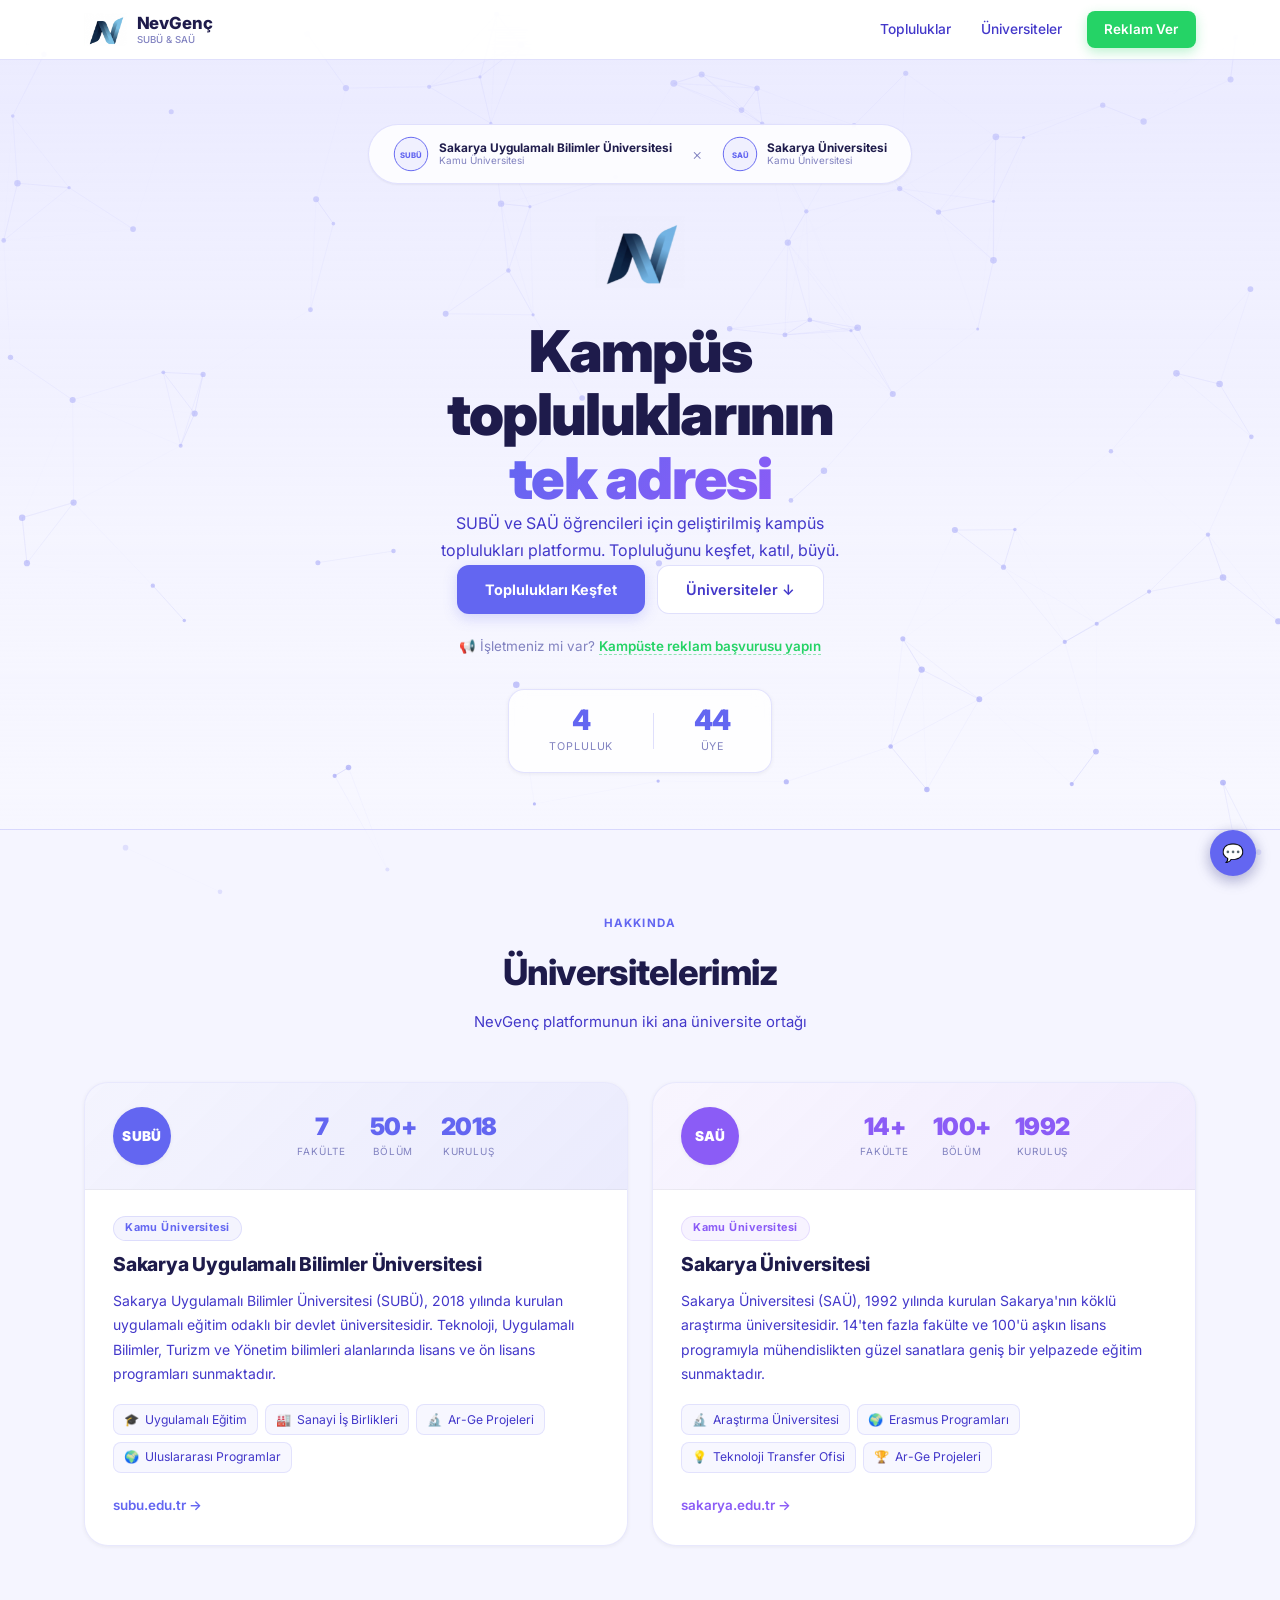
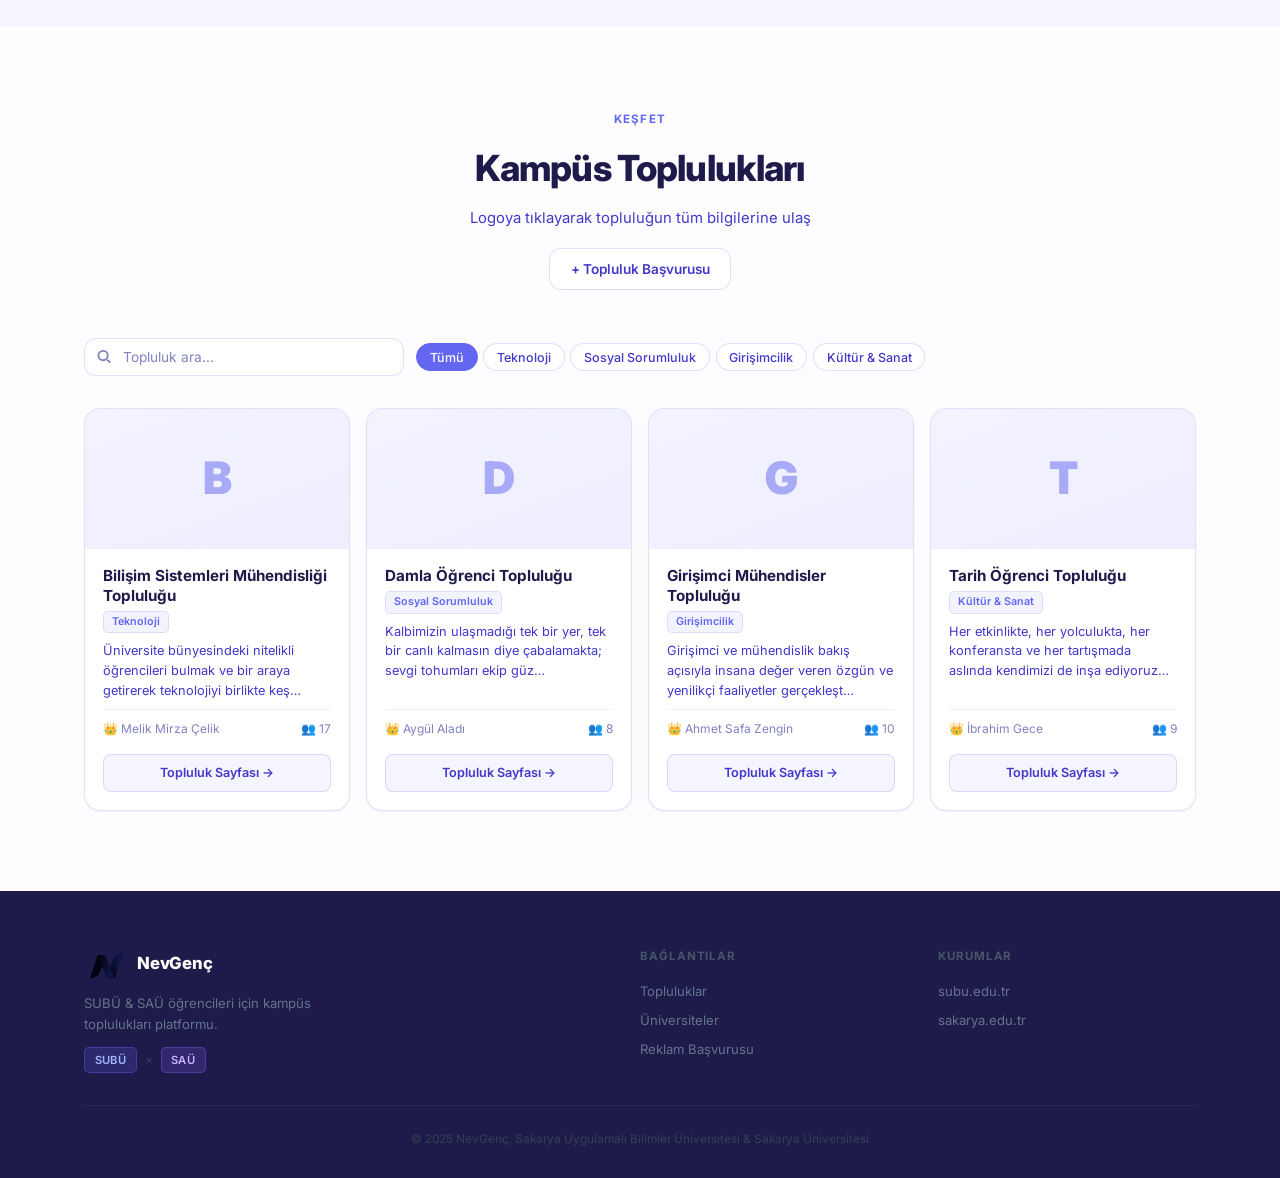
==== commit 68b4dad0: "Add files via upload" ====
--- a/index.html
+++ b/index.html
@@ -1,409 +1,409 @@
-<!DOCTYPE html>
-<html lang="tr">
-<head>
-  <meta charset="UTF-8" />
-  <meta name="viewport" content="width=device-width, initial-scale=1.0" />
-  <title>NevGenç — SUBÜ & SAÜ Kampüs Platformu</title>
-  <meta name="description" content="NevGenç — SUBÜ ve SAÜ öğrencileri için topluluk, etkinlik ve indirim platformu." />
-  <meta name="robots" content="index, follow" />
-  <link rel="canonical" href="https://nevgenc.com/" />
-  <meta property="og:title" content="NevGenç — Kampüs Topluluklarının Tek Adresi" />
-  <meta property="og:description" content="SUBÜ ve SAÜ öğrencileri için topluluklar, etkinlikler ve belediye fırsatları." />
-  <meta property="og:image" content="https://nevgenc.com/logomuz.png" />
-  <meta property="og:type" content="website" />
-  <meta name="twitter:card" content="summary_large_image" />
-  <meta name="twitter:title" content="NevGenç — Kampüs Platformu" />
-  <meta name="twitter:image" content="https://nevgenc.com/logomuz.png" />
-  <link rel="icon" type="image/png" href="favicon.png" />
-  <link rel="preconnect" href="https://fonts.googleapis.com" />
-  <link rel="preconnect" href="https://fonts.gstatic.com" crossorigin />
-  <link rel="preload" href="https://fonts.googleapis.com/css2?family=Inter:wght@400;600;700;800&display=swap"
-        as="style" onload="this.rel='stylesheet'" />
-  <noscript>
-    <link href="https://fonts.googleapis.com/css2?family=Inter:wght@400;600;700;800&display=swap" rel="stylesheet" />
-  </noscript>
-  <link rel="stylesheet" href="style.css" />
-  <script>(function(){var t=localStorage.getItem('ng-theme')||'geometric';if(t==='default'||t==='dark-red'||t==='starry')t='geometric';document.documentElement.setAttribute('data-theme',t);}());</script>
-</head>
-<body>
-<canvas id="themeCanvas"></canvas>
-
-<!-- NAV -->
-<nav class="navbar">
-  <div class="nav-container">
-    <div class="nav-brand">
-      <img src="logomuz.png" alt="NevGenç" class="brand-logo-img" />
-      <div class="brand-texts">
-        <span class="brand-text">NevGenç</span>
-        <span class="brand-sub">SUBÜ & SAÜ</span>
-      </div>
-    </div>
-    <div class="nav-links">
-      <a href="#topluluklar" class="nav-link">Topluluklar</a>
-      <a href="#universite" class="nav-link">Üniversiteler</a>
-      <a href="https://wa.me/905538832657?text=Merhaba%2C%20i%C5%9Fletmem%20i%C3%A7in%20NevGen%C3%A7%27te%20reklam%20ba%C5%9Fvurusu%20yapmak%20istiyorum." class="nav-btn wa" target="_blank" rel="noopener">Reklam Ver</a>
-    </div>
-    <button class="nav-hamburger" id="hamburger" onclick="toggleMenu()">
-      <span></span><span></span><span></span>
-    </button>
-  </div>
-  <div class="nav-mobile" id="navMobile">
-    <a href="#topluluklar" onclick="toggleMenu()">Topluluklar</a>
-    <a href="#universite" onclick="toggleMenu()">Üniversiteler</a>
-    <a href="https://wa.me/905538832657?text=Merhaba%2C%20i%C5%9Fletmem%20i%C3%A7in%20NevGen%C3%A7%27te%20reklam%20ba%C5%9Fvurusu%20yapmak%20istiyorum." class="nav-btn wa" target="_blank" rel="noopener">Reklam Ver</a>
-  </div>
-</nav>
-
-<!-- HERO -->
-<section class="hero-new">
-  <div class="hero-inner">
-    <div class="partner-bar">
-      <div class="partner-item">
-        <div class="partner-logo">
-          <svg viewBox="0 0 56 56" fill="none">
-            <circle cx="28" cy="28" r="26" fill="rgba(0,82,165,0.08)" stroke="#0052A5" stroke-width="1.5"/>
-            <text x="50%" y="55%" text-anchor="middle" dominant-baseline="middle" fill="#0052A5" font-size="12" font-weight="800" font-family="Inter">SUBÜ</text>
-          </svg>
-        </div>
-        <div class="partner-info">
-          <span class="partner-name">Sakarya Uygulamalı Bilimler Üniversitesi</span>
-          <span class="partner-type">Kamu Üniversitesi</span>
-        </div>
-      </div>
-      <div class="partner-x">×</div>
-      <div class="partner-item">
-        <div class="partner-logo">
-          <svg viewBox="0 0 56 56" fill="none">
-            <circle cx="28" cy="28" r="26" fill="rgba(0,102,51,0.08)" stroke="#006633" stroke-width="1.5"/>
-            <text x="50%" y="55%" text-anchor="middle" dominant-baseline="middle" fill="#006633" font-size="12" font-weight="800" font-family="Inter">SAÜ</text>
-          </svg>
-        </div>
-        <div class="partner-info">
-          <span class="partner-name">Sakarya Üniversitesi</span>
-          <span class="partner-type">Kamu Üniversitesi</span>
-        </div>
-      </div>
-    </div>
-
-    <div class="hero-content-new">
-      <img src="logomuz.png" alt="NevGenç" class="brand-logo-img hero" />
-      <h1 class="hero-title-new">
-        Kampüs<br>
-        topluluklarının<br>
-        <span class="gradient-text-new">tek adresi</span>
-      </h1>
-      <p class="hero-desc-new">
-        SUBÜ ve SAÜ öğrencileri için geliştirilmiş kampüs toplulukları platformu.
-        Topluluğunu keşfet, katıl, büyü.
-      </p>
-      <div class="hero-ctas">
-        <a href="#topluluklar" class="cta-primary">Toplulukları Keşfet</a>
-        <a href="#universite" class="cta-secondary">Üniversiteler ↓</a>
-      </div>
-      <p class="hero-biz">
-        📢 İşletmeniz mi var? <a href="https://wa.me/905538832657?text=Merhaba%2C%20i%C5%9Fletmem%20i%C3%A7in%20NevGen%C3%A7%27te%20reklam%20ba%C5%9Fvurusu%20yapmak%20istiyorum." target="_blank" rel="noopener">Kampüste reklam başvurusu yapın</a>
-      </p>
-    </div>
-
-    <div class="hero-stats-new" id="heroStats">
-      <div class="hstat">
-        <span class="hstat-n" id="statCommunities">—</span>
-        <span class="hstat-l">Topluluk</span>
-      </div>
-      <div class="hstat-div"></div>
-      <div class="hstat">
-        <span class="hstat-n" id="statMembers">—</span>
-        <span class="hstat-l">Üye</span>
-      </div>
-    </div>
-  </div>
-</section>
-
-<!-- ÜNİVERSİTELER -->
-<section class="section about-section" id="universite">
-  <div class="container">
-    <div class="section-head">
-      <p class="section-label">Hakkında</p>
-      <h2 class="section-title-main">Üniversitelerimiz</h2>
-      <p class="section-sub">NevGenç platformunun iki ana üniversite ortağı</p>
-    </div>
-
-    <div class="about-grid">
-      <!-- SUBÜ -->
-      <div class="about-card2 subu-card2">
-        <div class="acard-header blue-header">
-          <div class="acard-circle blue-circle">SUBÜ</div>
-          <div class="acard-nums">
-            <div class="astat2">
-              <span class="as2-v">7</span>
-              <span class="as2-k">Fakülte</span>
-            </div>
-            <div class="astat2">
-              <span class="as2-v">50+</span>
-              <span class="as2-k">Bölüm</span>
-            </div>
-            <div class="astat2">
-              <span class="as2-v">2018</span>
-              <span class="as2-k">Kuruluş</span>
-            </div>
-          </div>
-        </div>
-        <div class="acard-body">
-          <span class="about-tag blue-tag">Kamu Üniversitesi</span>
-          <h3 class="about-heading">Sakarya Uygulamalı Bilimler Üniversitesi</h3>
-          <p class="about-text">
-            Sakarya Uygulamalı Bilimler Üniversitesi (SUBÜ), 2018 yılında kurulan uygulamalı
-            eğitim odaklı bir devlet üniversitesidir. Teknoloji, Uygulamalı Bilimler, Turizm
-            ve Yönetim bilimleri alanlarında lisans ve ön lisans programları sunmaktadır.
-          </p>
-          <div class="about-features">
-            <div class="afeat"><span>🎓</span><span>Uygulamalı Eğitim</span></div>
-            <div class="afeat"><span>🏭</span><span>Sanayi İş Birlikleri</span></div>
-            <div class="afeat"><span>🔬</span><span>Ar-Ge Projeleri</span></div>
-            <div class="afeat"><span>🌍</span><span>Uluslararası Programlar</span></div>
-          </div>
-          <a href="https://www.subu.edu.tr" target="_blank" rel="noopener" class="about-link blue-link">subu.edu.tr →</a>
-        </div>
-      </div>
-
-      <!-- SAÜ -->
-      <div class="about-card2 sau-card2">
-        <div class="acard-header green-header">
-          <div class="acard-circle green-circle">SAÜ</div>
-          <div class="acard-nums">
-            <div class="astat2">
-              <span class="as2-v green-v">14+</span>
-              <span class="as2-k">Fakülte</span>
-            </div>
-            <div class="astat2">
-              <span class="as2-v green-v">100+</span>
-              <span class="as2-k">Bölüm</span>
-            </div>
-            <div class="astat2">
-              <span class="as2-v green-v">1992</span>
-              <span class="as2-k">Kuruluş</span>
-            </div>
-          </div>
-        </div>
-        <div class="acard-body">
-          <span class="about-tag green-tag">Kamu Üniversitesi</span>
-          <h3 class="about-heading">Sakarya Üniversitesi</h3>
-          <p class="about-text">
-            Sakarya Üniversitesi (SAÜ), 1992 yılında kurulan Sakarya'nın köklü araştırma
-            üniversitesidir. 14'ten fazla fakülte ve 100'ü aşkın lisans programıyla
-            mühendislikten güzel sanatlara geniş bir yelpazede eğitim sunmaktadır.
-          </p>
-          <div class="about-features">
-            <div class="afeat"><span>🔬</span><span>Araştırma Üniversitesi</span></div>
-            <div class="afeat"><span>🌍</span><span>Erasmus Programları</span></div>
-            <div class="afeat"><span>💡</span><span>Teknoloji Transfer Ofisi</span></div>
-            <div class="afeat"><span>🏆</span><span>Ar-Ge Projeleri</span></div>
-          </div>
-          <a href="https://www.sakarya.edu.tr" target="_blank" rel="noopener" class="about-link green-link">sakarya.edu.tr →</a>
-        </div>
-      </div>
-    </div>
-  </div>
-</section>
-
-<!-- TOPLULUKLAR -->
-<section class="section communities-section-new" id="topluluklar">
-  <div class="container">
-    <div class="section-head">
-      <p class="section-label">Keşfet</p>
-      <h2 class="section-title-main">Kampüs Toplulukları</h2>
-      <p class="section-sub">Logoya tıklayarak topluluğun tüm bilgilerine ulaş</p>
-      <a href="https://wa.me/905538832657?text=Merhaba%2C%20NevGen%C3%A7%20%C3%BCzerinden%20topluluk%20ba%C5%9Fvurusu%20yapmak%20istiyorum." class="cta-apply" target="_blank" rel="noopener">+ Topluluk Başvurusu</a>
-    </div>
-
-    <div class="filter-bar">
-      <div class="search-wrap">
-        <svg class="si" viewBox="0 0 16 16" fill="none" stroke="currentColor" stroke-width="2">
-          <circle cx="6.5" cy="6.5" r="5"/><path d="M11 11l3 3"/>
-        </svg>
-        <input type="text" id="searchInput" placeholder="Topluluk ara…" class="search-input-new" />
-      </div>
-      <div class="filter-tabs-new" id="filterTabs">
-        <button class="ftab active" data-cat="all">Tümü</button>
-      </div>
-    </div>
-
-    <div class="communities-grid-new" id="communitiesGrid">
-      <div class="loading-state"><div class="spinner"></div><p>Topluluklar yükleniyor…</p></div>
-    </div>
-  </div>
-</section>
-
-<!-- FOOTER -->
-<footer class="footer-new">
-  <div class="container">
-    <div class="footer-top">
-      <div class="footer-brand-col">
-        <div class="footer-brand">
-          <img src="logomuz.png" alt="NevGenç" class="brand-logo-img" />
-          <span class="brand-text footer-brand-text">NevGenç</span>
-        </div>
-        <p>SUBÜ & SAÜ öğrencileri için kampüs toplulukları platformu.</p>
-        <div class="footer-partners">
-          <span class="fp-tag">SUBÜ</span>
-          <span class="fp-x">×</span>
-          <span class="fp-tag green">SAÜ</span>
-        </div>
-      </div>
-      <div class="footer-links-col">
-        <h4>Bağlantılar</h4>
-        <a href="#topluluklar">Topluluklar</a>
-        <a href="#universite">Üniversiteler</a>
-        <a href="https://wa.me/905538832657?text=Merhaba%2C%20i%C5%9Fletmem%20i%C3%A7in%20NevGen%C3%A7%27te%20reklam%20ba%C5%9Fvurusu%20yapmak%20istiyorum." target="_blank" rel="noopener">Reklam Başvurusu</a>
-      </div>
-      <div class="footer-links-col">
-        <h4>Kurumlar</h4>
-        <a href="https://www.subu.edu.tr" target="_blank">subu.edu.tr</a>
-        <a href="https://www.sakarya.edu.tr" target="_blank">sakarya.edu.tr</a>
-      </div>
-    </div>
-    <div class="footer-bottom">
-      <span>© 2025 NevGenç. Sakarya Uygulamalı Bilimler Üniversitesi & Sakarya Üniversitesi</span>
-    </div>
-  </div>
-</footer>
-
-<!-- İLETİŞİM -->
-<div class="contact-fab" id="contactFab">
-  <button class="contact-fab-btn" onclick="toggleContactPanel()" aria-label="Bizimle İletişime Geçin">
-    <span>💬</span>
-  </button>
-  <div class="contact-panel" id="contactPanel">
-    <p class="contact-panel-title">Bizimle İletişime Geçin</p>
-    <p class="contact-panel-note">Soruların, önerilerin ve iş birliği için bize ulaşın.</p>
-    <a class="contact-item wa" href="https://wa.me/905538832657" target="_blank" rel="noopener">
-      <span>📱</span>
-      <span>0553 883 26 57</span>
-    </a>
-    <a class="contact-item" href="mailto:nevgenc54@gmail.com">
-      <span>📧</span>
-      <span>nevgenc54@gmail.com</span>
-    </a>
-    <a class="contact-btn wa" href="https://wa.me/905538832657?text=Merhaba%2C%20NevGen%C3%A7%20hakk%C4%B1nda%20bilgi%20almak%20istiyorum." target="_blank" rel="noopener">
-      💬 WhatsApp'tan Ulaş
-    </a>
-    <a class="contact-btn" href="mailto:nevgenc54@gmail.com?subject=NevGenç%20ile%20İletişim">
-      ✉️ E-posta Gönder
-    </a>
-  </div>
-</div>
-
-<script src="data.js"></script>
-<script>
-let allCommunities = [];
-let activeCategory = 'all';
-
-function escHtml(str) {
-  return String(str ?? '')
-    .replace(/&/g, '&amp;')
-    .replace(/</g, '&lt;')
-    .replace(/>/g, '&gt;')
-    .replace(/"/g, '&quot;')
-    .replace(/'/g, '&#39;');
-}
-
-function loadStats() {
-  const totalMembers = COMMUNITIES.reduce((s, c) => s + (c.member_count || 0), 0);
-  document.getElementById('statCommunities').textContent = COMMUNITIES.length;
-  document.getElementById('statMembers').textContent = totalMembers > 999 ? (totalMembers/1000).toFixed(1)+'K' : totalMembers;
-}
-
-function loadCommunities() {
-  const sorted = [...COMMUNITIES].sort((a, b) => (a.name || '').localeCompare(b.name || '', 'tr'));
-  allCommunities = sorted;
-  buildCategoryTabs(sorted);
-  renderCommunities(sorted);
-}
-
-function buildCategoryTabs(communities) {
-  const cats = ['all', ...new Set(communities.map(c => c.category).filter(Boolean))];
-  const tabs = document.getElementById('filterTabs');
-  tabs.innerHTML = cats.map(cat => `
-    <button class="ftab ${cat==='all'?'active':''}" data-cat="${escHtml(cat)}" onclick="filterByCategory('${escHtml(cat)}')">
-      ${cat==='all' ? 'Tümü' : escHtml(cat)}
-    </button>
-  `).join('');
-}
-
-function filterByCategory(cat) {
-  activeCategory = cat;
-  document.querySelectorAll('.ftab').forEach(t => t.classList.toggle('active', t.dataset.cat === cat));
-  const q = document.getElementById('searchInput').value.toLowerCase();
-  applyFilter(cat, q);
-}
-
-document.getElementById('searchInput').addEventListener('input', e => applyFilter(activeCategory, e.target.value.toLowerCase()));
-
-function applyFilter(cat, q) {
-  const filtered = allCommunities.filter(c => {
-    const matchCat = cat === 'all' || c.category === cat;
-    const matchQ = !q || c.name.toLowerCase().includes(q) || (c.description||'').toLowerCase().includes(q);
-    return matchCat && matchQ;
-  });
-  renderCommunities(filtered);
-}
-
-function renderCommunities(list) {
-  const grid = document.getElementById('communitiesGrid');
-  if (!list.length) {
-    grid.innerHTML = '<div class="empty-state"><p>Uygun topluluk bulunamadı.</p></div>';
-    return;
-  }
-  grid.innerHTML = list.map(c => communityCard(c)).join('');
-}
-
-function communityCard(c) {
-  const safeName = escHtml(c.name || '');
-  const firstChar = escHtml((c.name || '?').charAt(0));
-  const logoInner = c.logo_path
-    ? `<img src="${escHtml(c.logo_path)}" alt="${safeName}" onerror="this.style.display='none';this.nextElementSibling.style.display=''" /><span class="cf" style="display:none">${firstChar}</span>`
-    : `<span class="cf">${firstChar}</span>`;
-  const desc = c.description
-    ? escHtml(c.description.length > 100 ? c.description.slice(0, 100) + '…' : c.description)
-    : 'Topluluk hakkında bilgi yakında eklenecek.';
-  return `
-    <div class="com-card-new">
-      <a href="community.html?id=${encodeURIComponent(c.id)}" class="com-logo-link" title="${safeName}">
-        <div class="com-logo-new">${logoInner}</div>
-        <div class="com-logo-overlay"><span>Detayları Gör</span></div>
-      </a>
-      <div class="com-card-body">
-        <div class="com-card-top">
-          <h3 class="com-card-name">${safeName}</h3>
-          <span class="com-cat-badge">${escHtml(c.category || 'Genel')}</span>
-        </div>
-        <p class="com-card-desc">${desc}</p>
-        <div class="com-card-footer">
-          <span class="com-chairman">👑 ${escHtml(c.chairman_name || 'Belirtilmemiş')}</span>
-          <span class="com-members">👥 ${c.member_count || 0}</span>
-        </div>
-        <a href="community.html?id=${encodeURIComponent(c.id)}" class="com-detail-btn">Topluluk Sayfası →</a>
-      </div>
-    </div>
-  `;
-}
-
-document.addEventListener('error', e => {
-  if (e.target.tagName === 'IMG' && e.target.closest('.com-logo-new')) {
-    e.target.style.display = 'none';
-    const span = e.target.nextElementSibling;
-    if (span) span.style.display = '';
-  }
-}, true);
-
-loadStats();
-loadCommunities();
-
-function toggleMenu() {
-  document.getElementById('navMobile').classList.toggle('open');
-}
-</script>
-
-<script src="themes.js"></script>
-</body>
-</html>
+<!DOCTYPE html>
+<html lang="tr">
+<head>
+  <meta charset="UTF-8" />
+  <meta name="viewport" content="width=device-width, initial-scale=1.0" />
+  <title>NevGenç — SUBÜ & SAÜ Kampüs Platformu</title>
+  <meta name="description" content="NevGenç — SUBÜ ve SAÜ öğrencileri için topluluk, etkinlik ve indirim platformu." />
+  <meta name="robots" content="index, follow" />
+  <link rel="canonical" href="https://nevgenc.com/" />
+  <meta property="og:title" content="NevGenç — Kampüs Topluluklarının Tek Adresi" />
+  <meta property="og:description" content="SUBÜ ve SAÜ öğrencileri için topluluklar, etkinlikler ve belediye fırsatları." />
+  <meta property="og:image" content="https://nevgenc.com/logomuz.png" />
+  <meta property="og:type" content="website" />
+  <meta name="twitter:card" content="summary_large_image" />
+  <meta name="twitter:title" content="NevGenç — Kampüs Platformu" />
+  <meta name="twitter:image" content="https://nevgenc.com/logomuz.png" />
+  <link rel="icon" type="image/png" href="favicon.png" />
+  <link rel="preconnect" href="https://fonts.googleapis.com" />
+  <link rel="preconnect" href="https://fonts.gstatic.com" crossorigin />
+  <link rel="preload" href="https://fonts.googleapis.com/css2?family=Inter:wght@400;600;700;800&display=swap"
+        as="style" onload="this.rel='stylesheet'" />
+  <noscript>
+    <link href="https://fonts.googleapis.com/css2?family=Inter:wght@400;600;700;800&display=swap" rel="stylesheet" />
+  </noscript>
+  <link rel="stylesheet" href="style.css" />
+  <script>(function(){var t=localStorage.getItem('ng-theme')||'geometric';if(t==='default'||t==='dark-red'||t==='starry')t='geometric';document.documentElement.setAttribute('data-theme',t);}());</script>
+</head>
+<body>
+<canvas id="themeCanvas"></canvas>
+
+<!-- NAV -->
+<nav class="navbar">
+  <div class="nav-container">
+    <div class="nav-brand">
+      <img src="logomuz.png" alt="NevGenç" class="brand-logo-img" />
+      <div class="brand-texts">
+        <span class="brand-text">NevGenç</span>
+        <span class="brand-sub">SUBÜ & SAÜ</span>
+      </div>
+    </div>
+    <div class="nav-links">
+      <a href="#topluluklar" class="nav-link">Topluluklar</a>
+      <a href="#universite" class="nav-link">Üniversiteler</a>
+      <a href="https://wa.me/905538832657?text=Merhaba%2C%20i%C5%9Fletmem%20i%C3%A7in%20NevGen%C3%A7%27te%20reklam%20ba%C5%9Fvurusu%20yapmak%20istiyorum." class="nav-btn wa" target="_blank" rel="noopener">Reklam Ver</a>
+    </div>
+    <button class="nav-hamburger" id="hamburger" onclick="toggleMenu()">
+      <span></span><span></span><span></span>
+    </button>
+  </div>
+  <div class="nav-mobile" id="navMobile">
+    <a href="#topluluklar" onclick="toggleMenu()">Topluluklar</a>
+    <a href="#universite" onclick="toggleMenu()">Üniversiteler</a>
+    <a href="https://wa.me/905538832657?text=Merhaba%2C%20i%C5%9Fletmem%20i%C3%A7in%20NevGen%C3%A7%27te%20reklam%20ba%C5%9Fvurusu%20yapmak%20istiyorum." class="nav-btn wa" target="_blank" rel="noopener">Reklam Ver</a>
+  </div>
+</nav>
+
+<!-- HERO -->
+<section class="hero-new">
+  <div class="hero-inner">
+    <div class="partner-bar">
+      <div class="partner-item">
+        <div class="partner-logo">
+          <svg viewBox="0 0 56 56" fill="none">
+            <circle cx="28" cy="28" r="26" fill="rgba(0,82,165,0.08)" stroke="#0052A5" stroke-width="1.5"/>
+            <text x="50%" y="55%" text-anchor="middle" dominant-baseline="middle" fill="#0052A5" font-size="12" font-weight="800" font-family="Inter">SUBÜ</text>
+          </svg>
+        </div>
+        <div class="partner-info">
+          <span class="partner-name">Sakarya Uygulamalı Bilimler Üniversitesi</span>
+          <span class="partner-type">Kamu Üniversitesi</span>
+        </div>
+      </div>
+      <div class="partner-x">×</div>
+      <div class="partner-item">
+        <div class="partner-logo">
+          <svg viewBox="0 0 56 56" fill="none">
+            <circle cx="28" cy="28" r="26" fill="rgba(0,102,51,0.08)" stroke="#006633" stroke-width="1.5"/>
+            <text x="50%" y="55%" text-anchor="middle" dominant-baseline="middle" fill="#006633" font-size="12" font-weight="800" font-family="Inter">SAÜ</text>
+          </svg>
+        </div>
+        <div class="partner-info">
+          <span class="partner-name">Sakarya Üniversitesi</span>
+          <span class="partner-type">Kamu Üniversitesi</span>
+        </div>
+      </div>
+    </div>
+
+    <div class="hero-content-new">
+      <img src="logomuz.png" alt="NevGenç" class="brand-logo-img hero" />
+      <h1 class="hero-title-new">
+        Kampüs<br>
+        topluluklarının<br>
+        <span class="gradient-text-new">tek adresi</span>
+      </h1>
+      <p class="hero-desc-new">
+        SUBÜ ve SAÜ öğrencileri için geliştirilmiş kampüs toplulukları platformu.
+        Topluluğunu keşfet, katıl, büyü.
+      </p>
+      <div class="hero-ctas">
+        <a href="#topluluklar" class="cta-primary">Toplulukları Keşfet</a>
+        <a href="#universite" class="cta-secondary">Üniversiteler ↓</a>
+      </div>
+      <p class="hero-biz">
+        📢 İşletmeniz mi var? <a href="https://wa.me/905538832657?text=Merhaba%2C%20i%C5%9Fletmem%20i%C3%A7in%20NevGen%C3%A7%27te%20reklam%20ba%C5%9Fvurusu%20yapmak%20istiyorum." target="_blank" rel="noopener">Kampüste reklam başvurusu yapın</a>
+      </p>
+    </div>
+
+    <div class="hero-stats-new" id="heroStats">
+      <div class="hstat">
+        <span class="hstat-n" id="statCommunities">—</span>
+        <span class="hstat-l">Topluluk</span>
+      </div>
+      <div class="hstat-div"></div>
+      <div class="hstat">
+        <span class="hstat-n" id="statMembers">—</span>
+        <span class="hstat-l">Üye</span>
+      </div>
+    </div>
+  </div>
+</section>
+
+<!-- ÜNİVERSİTELER -->
+<section class="section about-section" id="universite">
+  <div class="container">
+    <div class="section-head">
+      <p class="section-label">Hakkında</p>
+      <h2 class="section-title-main">Üniversitelerimiz</h2>
+      <p class="section-sub">NevGenç platformunun iki ana üniversite ortağı</p>
+    </div>
+
+    <div class="about-grid">
+      <!-- SUBÜ -->
+      <div class="about-card2 subu-card2">
+        <div class="acard-header blue-header">
+          <div class="acard-circle blue-circle">SUBÜ</div>
+          <div class="acard-nums">
+            <div class="astat2">
+              <span class="as2-v">7</span>
+              <span class="as2-k">Fakülte</span>
+            </div>
+            <div class="astat2">
+              <span class="as2-v">50+</span>
+              <span class="as2-k">Bölüm</span>
+            </div>
+            <div class="astat2">
+              <span class="as2-v">2018</span>
+              <span class="as2-k">Kuruluş</span>
+            </div>
+          </div>
+        </div>
+        <div class="acard-body">
+          <span class="about-tag blue-tag">Kamu Üniversitesi</span>
+          <h3 class="about-heading">Sakarya Uygulamalı Bilimler Üniversitesi</h3>
+          <p class="about-text">
+            Sakarya Uygulamalı Bilimler Üniversitesi (SUBÜ), 2018 yılında kurulan uygulamalı
+            eğitim odaklı bir devlet üniversitesidir. Teknoloji, Uygulamalı Bilimler, Turizm
+            ve Yönetim bilimleri alanlarında lisans ve ön lisans programları sunmaktadır.
+          </p>
+          <div class="about-features">
+            <div class="afeat"><span>🎓</span><span>Uygulamalı Eğitim</span></div>
+            <div class="afeat"><span>🏭</span><span>Sanayi İş Birlikleri</span></div>
+            <div class="afeat"><span>🔬</span><span>Ar-Ge Projeleri</span></div>
+            <div class="afeat"><span>🌍</span><span>Uluslararası Programlar</span></div>
+          </div>
+          <a href="https://www.subu.edu.tr" target="_blank" rel="noopener" class="about-link blue-link">subu.edu.tr →</a>
+        </div>
+      </div>
+
+      <!-- SAÜ -->
+      <div class="about-card2 sau-card2">
+        <div class="acard-header green-header">
+          <div class="acard-circle green-circle">SAÜ</div>
+          <div class="acard-nums">
+            <div class="astat2">
+              <span class="as2-v green-v">14+</span>
+              <span class="as2-k">Fakülte</span>
+            </div>
+            <div class="astat2">
+              <span class="as2-v green-v">100+</span>
+              <span class="as2-k">Bölüm</span>
+            </div>
+            <div class="astat2">
+              <span class="as2-v green-v">1992</span>
+              <span class="as2-k">Kuruluş</span>
+            </div>
+          </div>
+        </div>
+        <div class="acard-body">
+          <span class="about-tag green-tag">Kamu Üniversitesi</span>
+          <h3 class="about-heading">Sakarya Üniversitesi</h3>
+          <p class="about-text">
+            Sakarya Üniversitesi (SAÜ), 1992 yılında kurulan Sakarya'nın köklü araştırma
+            üniversitesidir. 14'ten fazla fakülte ve 100'ü aşkın lisans programıyla
+            mühendislikten güzel sanatlara geniş bir yelpazede eğitim sunmaktadır.
+          </p>
+          <div class="about-features">
+            <div class="afeat"><span>🔬</span><span>Araştırma Üniversitesi</span></div>
+            <div class="afeat"><span>🌍</span><span>Erasmus Programları</span></div>
+            <div class="afeat"><span>💡</span><span>Teknoloji Transfer Ofisi</span></div>
+            <div class="afeat"><span>🏆</span><span>Ar-Ge Projeleri</span></div>
+          </div>
+          <a href="https://www.sakarya.edu.tr" target="_blank" rel="noopener" class="about-link green-link">sakarya.edu.tr →</a>
+        </div>
+      </div>
+    </div>
+  </div>
+</section>
+
+<!-- TOPLULUKLAR -->
+<section class="section communities-section-new" id="topluluklar">
+  <div class="container">
+    <div class="section-head">
+      <p class="section-label">Keşfet</p>
+      <h2 class="section-title-main">Kampüs Toplulukları</h2>
+      <p class="section-sub">Logoya tıklayarak topluluğun tüm bilgilerine ulaş</p>
+      <a href="https://wa.me/905538832657?text=Merhaba%2C%20NevGen%C3%A7%20%C3%BCzerinden%20topluluk%20ba%C5%9Fvurusu%20yapmak%20istiyorum." class="cta-apply" target="_blank" rel="noopener">+ Topluluk Başvurusu</a>
+    </div>
+
+    <div class="filter-bar">
+      <div class="search-wrap">
+        <svg class="si" viewBox="0 0 16 16" fill="none" stroke="currentColor" stroke-width="2">
+          <circle cx="6.5" cy="6.5" r="5"/><path d="M11 11l3 3"/>
+        </svg>
+        <input type="text" id="searchInput" placeholder="Topluluk ara…" class="search-input-new" />
+      </div>
+      <div class="filter-tabs-new" id="filterTabs">
+        <button class="ftab active" data-cat="all">Tümü</button>
+      </div>
+    </div>
+
+    <div class="communities-grid-new" id="communitiesGrid">
+      <div class="loading-state"><div class="spinner"></div><p>Topluluklar yükleniyor…</p></div>
+    </div>
+  </div>
+</section>
+
+<!-- FOOTER -->
+<footer class="footer-new">
+  <div class="container">
+    <div class="footer-top">
+      <div class="footer-brand-col">
+        <div class="footer-brand">
+          <img src="logomuz.png" alt="NevGenç" class="brand-logo-img" />
+          <span class="brand-text footer-brand-text">NevGenç</span>
+        </div>
+        <p>SUBÜ & SAÜ öğrencileri için kampüs toplulukları platformu.</p>
+        <div class="footer-partners">
+          <span class="fp-tag">SUBÜ</span>
+          <span class="fp-x">×</span>
+          <span class="fp-tag green">SAÜ</span>
+        </div>
+      </div>
+      <div class="footer-links-col">
+        <h4>Bağlantılar</h4>
+        <a href="#topluluklar">Topluluklar</a>
+        <a href="#universite">Üniversiteler</a>
+        <a href="https://wa.me/905538832657?text=Merhaba%2C%20i%C5%9Fletmem%20i%C3%A7in%20NevGen%C3%A7%27te%20reklam%20ba%C5%9Fvurusu%20yapmak%20istiyorum." target="_blank" rel="noopener">Reklam Başvurusu</a>
+      </div>
+      <div class="footer-links-col">
+        <h4>Kurumlar</h4>
+        <a href="https://www.subu.edu.tr" target="_blank">subu.edu.tr</a>
+        <a href="https://www.sakarya.edu.tr" target="_blank">sakarya.edu.tr</a>
+      </div>
+    </div>
+    <div class="footer-bottom">
+      <span>© 2025 NevGenç. Sakarya Uygulamalı Bilimler Üniversitesi & Sakarya Üniversitesi</span>
+    </div>
+  </div>
+</footer>
+
+<!-- İLETİŞİM -->
+<div class="contact-fab" id="contactFab">
+  <button class="contact-fab-btn" onclick="toggleContactPanel()" aria-label="Bizimle İletişime Geçin">
+    <span>💬</span>
+  </button>
+  <div class="contact-panel" id="contactPanel">
+    <p class="contact-panel-title">Bizimle İletişime Geçin</p>
+    <p class="contact-panel-note">Soruların, önerilerin ve iş birliği için bize ulaşın.</p>
+    <a class="contact-item wa" href="https://wa.me/905538832657" target="_blank" rel="noopener">
+      <span>📱</span>
+      <span>0553 883 26 57</span>
+    </a>
+    <a class="contact-item" href="mailto:nevgenc54@gmail.com">
+      <span>📧</span>
+      <span>nevgenc54@gmail.com</span>
+    </a>
+    <a class="contact-btn wa" href="https://wa.me/905538832657?text=Merhaba%2C%20NevGen%C3%A7%20hakk%C4%B1nda%20bilgi%20almak%20istiyorum." target="_blank" rel="noopener">
+      💬 WhatsApp'tan Ulaş
+    </a>
+    <a class="contact-btn" href="mailto:nevgenc54@gmail.com?subject=NevGenç%20ile%20İletişim">
+      ✉️ E-posta Gönder
+    </a>
+  </div>
+</div>
+
+<script src="data.js"></script>
+<script>
+let allCommunities = [];
+let activeCategory = 'all';
+
+function escHtml(str) {
+  return String(str ?? '')
+    .replace(/&/g, '&amp;')
+    .replace(/</g, '&lt;')
+    .replace(/>/g, '&gt;')
+    .replace(/"/g, '&quot;')
+    .replace(/'/g, '&#39;');
+}
+
+function loadStats() {
+  const totalMembers = COMMUNITIES.reduce((s, c) => s + (c.member_count || 0), 0);
+  document.getElementById('statCommunities').textContent = COMMUNITIES.length;
+  document.getElementById('statMembers').textContent = totalMembers > 999 ? (totalMembers/1000).toFixed(1)+'K' : totalMembers;
+}
+
+function loadCommunities() {
+  const sorted = [...COMMUNITIES].sort((a, b) => (a.name || '').localeCompare(b.name || '', 'tr'));
+  allCommunities = sorted;
+  buildCategoryTabs(sorted);
+  renderCommunities(sorted);
+}
+
+function buildCategoryTabs(communities) {
+  const cats = ['all', ...new Set(communities.map(c => c.category).filter(Boolean))];
+  const tabs = document.getElementById('filterTabs');
+  tabs.innerHTML = cats.map(cat => `
+    <button class="ftab ${cat==='all'?'active':''}" data-cat="${escHtml(cat)}" onclick="filterByCategory('${escHtml(cat)}')">
+      ${cat==='all' ? 'Tümü' : escHtml(cat)}
+    </button>
+  `).join('');
+}
+
+function filterByCategory(cat) {
+  activeCategory = cat;
+  document.querySelectorAll('.ftab').forEach(t => t.classList.toggle('active', t.dataset.cat === cat));
+  const q = document.getElementById('searchInput').value.toLowerCase();
+  applyFilter(cat, q);
+}
+
+document.getElementById('searchInput').addEventListener('input', e => applyFilter(activeCategory, e.target.value.toLowerCase()));
+
+function applyFilter(cat, q) {
+  const filtered = allCommunities.filter(c => {
+    const matchCat = cat === 'all' || c.category === cat;
+    const matchQ = !q || c.name.toLowerCase().includes(q) || (c.description||'').toLowerCase().includes(q);
+    return matchCat && matchQ;
+  });
+  renderCommunities(filtered);
+}
+
+function renderCommunities(list) {
+  const grid = document.getElementById('communitiesGrid');
+  if (!list.length) {
+    grid.innerHTML = '<div class="empty-state"><p>Uygun topluluk bulunamadı.</p></div>';
+    return;
+  }
+  grid.innerHTML = list.map(c => communityCard(c)).join('');
+}
+
+function communityCard(c) {
+  const safeName = escHtml(c.name || '');
+  const firstChar = escHtml((c.name || '?').charAt(0));
+  const logoInner = c.logo_path
+    ? `<img src="${escHtml(c.logo_path)}" alt="${safeName}" onerror="this.style.display='none';this.nextElementSibling.style.display=''" /><span class="cf" style="display:none">${firstChar}</span>`
+    : `<span class="cf">${firstChar}</span>`;
+  const desc = c.description
+    ? escHtml(c.description.length > 100 ? c.description.slice(0, 100) + '…' : c.description)
+    : 'Topluluk hakkında bilgi yakında eklenecek.';
+  return `
+    <div class="com-card-new">
+      <a href="community.html?id=${encodeURIComponent(c.id)}" class="com-logo-link" title="${safeName}">
+        <div class="com-logo-new">${logoInner}</div>
+        <div class="com-logo-overlay"><span>Detayları Gör</span></div>
+      </a>
+      <div class="com-card-body">
+        <div class="com-card-top">
+          <h3 class="com-card-name">${safeName}</h3>
+          <span class="com-cat-badge">${escHtml(c.category || 'Genel')}</span>
+        </div>
+        <p class="com-card-desc">${desc}</p>
+        <div class="com-card-footer">
+          <span class="com-chairman">👑 ${escHtml(c.chairman_name || 'Belirtilmemiş')}</span>
+          <span class="com-members">👥 ${c.member_count || 0}</span>
+        </div>
+        <a href="community.html?id=${encodeURIComponent(c.id)}" class="com-detail-btn">Topluluk Sayfası →</a>
+      </div>
+    </div>
+  `;
+}
+
+document.addEventListener('error', e => {
+  if (e.target.tagName === 'IMG' && e.target.closest('.com-logo-new')) {
+    e.target.style.display = 'none';
+    const span = e.target.nextElementSibling;
+    if (span) span.style.display = '';
+  }
+}, true);
+
+loadStats();
+loadCommunities();
+
+function toggleMenu() {
+  document.getElementById('navMobile').classList.toggle('open');
+}
+</script>
+
+<script src="themes.js"></script>
+</body>
+</html>
--- a/style.css
+++ b/style.css
@@ -1,1124 +1,1352 @@
-/* ═══════════════════════════════════════════════
-   RESET & VARIABLES
-═══════════════════════════════════════════════ */
-*, *::before, *::after { box-sizing: border-box; margin: 0; padding: 0; }
-
-:root {
-  /* Brand */
-  --blue:       #0052A5;
-  --blue-50:    #EFF6FF;
-  --blue-100:   #DBEAFE;
-  --blue-600:   #1D4ED8;
-  --sau:        #006633;
-  --sau-50:     #F0FDF4;
-  --sau-100:    #DCFCE7;
-
-  /* Legacy aliases (admin/community pages) */
-  --subu:       #0052A5;
-  --subu-pale:  #EFF6FF;
-
-  /* Neutrals */
-  --white:    #FFFFFF;
-  --bg:       #F8FAFC;
-  --border:   #E2E8F0;
-  --border-2: #F1F5F9;
-
-  /* Text */
-  --ink:   #0F172A;
-  --ink-2: #475569;
-  --ink-3: #94A3B8;
-
-  /* Semantic */
-  --success: #059669;
-  --error:   #DC2626;
-  --warning: #D97706;
-
-  /* Shape */
-  --r-sm: 8px;
-  --r:    12px;
-  --r-lg: 16px;
-  --r-xl: 24px;
-
-  /* Shadow */
-  --sh-xs: 0 1px 2px rgba(0,0,0,0.05);
-  --sh-sm: 0 1px 4px rgba(0,0,0,0.06);
-  --sh:    0 2px 8px rgba(0,0,0,0.06), 0 1px 3px rgba(0,0,0,0.04);
-  --sh-md: 0 4px 16px rgba(0,0,0,0.07), 0 2px 6px rgba(0,0,0,0.04);
-  --sh-lg: 0 10px 32px rgba(0,0,0,0.09), 0 4px 12px rgba(0,0,0,0.04);
-  --sh-blue: 0 4px 14px rgba(0,82,165,0.25);
-
-  /* Layout */
-  --nav-h: 60px;
-}
-
-html { scroll-behavior: smooth; }
-
-body {
-  font-family: 'Inter', -apple-system, BlinkMacSystemFont, sans-serif;
-  background: var(--white);
-  color: var(--ink);
-  line-height: 1.65;
-  font-size: 15px;
-  -webkit-font-smoothing: antialiased;
-}
-
-a { color: inherit; text-decoration: none; }
-
-.container {
-  max-width: 1160px;
-  margin: 0 auto;
-  padding: 0 1.5rem;
-}
-
-/* ═══════════════════════════════════════════════
-   NAVBAR
-═══════════════════════════════════════════════ */
-.navbar {
-  position: sticky;
-  top: 0;
-  z-index: 200;
-  height: var(--nav-h);
-  background: rgba(255,255,255,0.92);
-  backdrop-filter: blur(20px);
-  -webkit-backdrop-filter: blur(20px);
-  border-bottom: 1px solid var(--border);
-}
-
-.nav-container {
-  max-width: 1160px;
-  margin: 0 auto;
-  padding: 0 1.5rem;
-  height: 100%;
-  display: flex;
-  align-items: center;
-  justify-content: space-between;
-}
-
-.nav-brand { display: flex; align-items: center; gap: 10px; }
-
-.brand-icon {
-  width: 34px; height: 34px;
-  background: var(--blue);
-  border-radius: 9px;
-  display: flex; align-items: center; justify-content: center;
-  font-weight: 800; font-size: 15px; color: #fff; flex-shrink: 0;
-  letter-spacing: -0.5px;
-}
-.brand-icon.small  { width: 28px; height: 28px; font-size: 12px; border-radius: 7px; }
-.brand-icon.large  { width: 52px; height: 52px; font-size: 20px; border-radius: 13px; }
-
-.brand-logo-img { height: 34px; width: auto; flex-shrink: 0; object-fit: contain; mix-blend-mode: multiply; }
-.brand-logo-img.large { height: 52px; }
-.brand-logo-img.hero  { height: 72px; margin-bottom: 1.5rem; }
-
-.brand-texts { display: flex; flex-direction: column; line-height: 1.2; }
-.brand-text  { font-size: 1.05rem; font-weight: 800; color: var(--ink); letter-spacing: -0.01em; }
-.brand-sub   { font-size: 0.6rem; color: var(--ink-3); font-weight: 500; margin-top: 1px; }
-
-.nav-links { display: flex; align-items: center; gap: 2px; }
-
-.nav-link {
-  padding: 0.42rem 0.9rem;
-  color: var(--ink-2); font-size: 0.86rem; font-weight: 500;
-  border-radius: var(--r-sm);
-  transition: background 0.15s, color 0.15s;
-}
-.nav-link:hover { background: var(--bg); color: var(--ink); }
-
-.nav-btn {
-  background: var(--blue); color: #fff;
-  border: none; padding: 0.46rem 1.1rem;
-  border-radius: var(--r-sm); font-size: 0.84rem; font-weight: 600;
-  cursor: pointer; transition: background 0.15s, transform 0.1s;
-  margin-left: 0.5rem; font-family: inherit;
-}
-.nav-btn:hover { background: var(--blue-600); transform: translateY(-1px); }
-.nav-btn.wa { background: #25D366; box-shadow: 0 4px 12px rgba(37, 211, 102, 0.3); }
-.nav-btn.wa:hover { background: #1fb457; }
-.nav-btn.danger { background: var(--error); }
-.nav-btn.danger:hover { background: #b91c1c; }
-
-.nav-hamburger {
-  display: none;
-  flex-direction: column; justify-content: center; align-items: center; gap: 4px;
-  width: 36px; height: 36px;
-  background: none; border: 1px solid var(--border);
-  border-radius: var(--r-sm); cursor: pointer;
-}
-.nav-hamburger span {
-  display: block; width: 16px; height: 1.5px;
-  background: var(--ink-2); border-radius: 2px;
-}
-
-.nav-mobile {
-  display: none; flex-direction: column;
-  padding: 0.5rem 1.5rem 1rem;
-  border-top: 1px solid var(--border);
-  background: var(--white);
-}
-.nav-mobile.open { display: flex; }
-.nav-mobile a {
-  padding: 0.7rem 0; color: var(--ink-2); font-size: 0.9rem; font-weight: 500;
-  border-bottom: 1px solid var(--border-2); transition: color 0.15s;
-}
-.nav-mobile a:last-child { border-bottom: none; }
-.nav-mobile a:hover { color: var(--blue); }
-
-@media (max-width: 720px) {
-  .nav-links { display: none; }
-  .nav-hamburger { display: flex; }
-}
-
-/* ═══════════════════════════════════════════════
-   HERO
-═══════════════════════════════════════════════ */
-.hero-new {
-  background: linear-gradient(180deg, #EEF2FF 0%, #F5F7FF 35%, #FFFFFF 75%);
-  border-bottom: 1px solid var(--border);
-  padding: 4rem 1.5rem 3.5rem;
-  text-align: center;
-}
-
-.hero-inner {
-  max-width: 640px;
-  margin: 0 auto;
-  display: flex;
-  flex-direction: column;
-  align-items: center;
-  gap: 2rem;
-}
-
-/* Partner Bar */
-.partner-bar {
-  display: inline-flex; align-items: center;
-  gap: 1.25rem; flex-wrap: wrap; justify-content: center;
-  padding: 0.7rem 1.5rem;
-  background: var(--white);
-  border: 1px solid var(--border);
-  border-radius: 50px;
-  box-shadow: var(--sh-xs);
-}
-
-.partner-item { display: flex; align-items: center; gap: 0.6rem; }
-.partner-logo { width: 36px; height: 36px; flex-shrink: 0; }
-.partner-logo svg { width: 100%; height: 100%; }
-.partner-info { display: flex; flex-direction: column; text-align: left; line-height: 1.2; }
-.partner-name { font-size: 0.74rem; font-weight: 700; color: var(--ink); }
-.partner-type { font-size: 0.62rem; color: var(--ink-3); }
-.partner-x { font-size: 1rem; color: var(--ink-3); font-weight: 300; }
-
-/* Hero Content */
-.hero-content-new { }
-
-.hero-title-new {
-  font-size: clamp(2.2rem, 5.5vw, 3.6rem);
-  font-weight: 900;
-  line-height: 1.1;
-  color: var(--ink);
-  letter-spacing: -0.03em;
-}
-
-.gradient-text-new {
-  background: linear-gradient(135deg, var(--blue) 0%, #3B82F6 100%);
-  -webkit-background-clip: text;
-  -webkit-text-fill-color: transparent;
-  background-clip: text;
-}
-
-.hero-desc-new {
-  color: var(--ink-2);
-  font-size: 1rem;
-  line-height: 1.7;
-  max-width: 420px;
-  margin: 0 auto;
-}
-
-.hero-ctas {
-  display: flex; gap: 0.75rem;
-  justify-content: center; flex-wrap: wrap;
-}
-
-.cta-primary {
-  padding: 0.75rem 1.75rem;
-  background: var(--blue); color: #fff;
-  border-radius: var(--r); font-weight: 700; font-size: 0.9rem;
-  box-shadow: var(--sh-blue);
-  transition: background 0.15s, transform 0.1s;
-  display: inline-flex; align-items: center; gap: 0.4rem;
-  border: none; cursor: pointer; font-family: inherit;
-}
-.cta-primary:hover { background: var(--blue-600); transform: translateY(-1px); }
-
-.cta-secondary {
-  padding: 0.75rem 1.75rem;
-  background: var(--white); border: 1.5px solid var(--border);
-  color: var(--ink-2); border-radius: var(--r); font-weight: 600; font-size: 0.9rem;
-  transition: border-color 0.15s, background 0.15s, color 0.15s;
-  display: inline-flex; align-items: center; gap: 0.4rem;
-}
-.cta-secondary:hover { border-color: var(--blue); color: var(--blue); background: var(--blue-50); }
-
-/* Apply button in communities */
-.cta-apply {
-  display: inline-flex; align-items: center; gap: 0.35rem;
-  margin-top: 1.1rem;
-  padding: 0.55rem 1.3rem;
-  background: var(--white); border: 1.5px solid var(--border);
-  color: var(--ink-2); border-radius: var(--r); font-weight: 600; font-size: 0.85rem;
-  cursor: pointer; font-family: inherit;
-  text-decoration: none;
-  transition: border-color 0.15s, color 0.15s, background 0.15s;
-}
-.cta-apply:hover { border-color: var(--blue); color: var(--blue); background: var(--blue-50); }
-
-/* Hero — işletmeler için reklam başvurusu */
-.hero-biz {
-  margin-top: 1.3rem;
-  font-size: 0.84rem;
-  color: var(--ink-3);
-}
-.hero-biz a {
-  color: #25D366;
-  font-weight: 600;
-  text-decoration: none;
-  border-bottom: 1px dashed rgba(37, 211, 102, 0.5);
-  transition: border-color 0.15s, color 0.15s;
-}
-.hero-biz a:hover { border-bottom-color: #25D366; }
-
-/* Hero Stats */
-.hero-stats-new {
-  display: inline-flex; align-items: center; gap: 2.5rem;
-  padding: 1rem 2.5rem;
-  background: var(--white);
-  border: 1px solid var(--border);
-  border-radius: var(--r-lg);
-  box-shadow: var(--sh-sm);
-}
-.hstat { text-align: center; }
-.hstat-n { display: block; font-size: 1.75rem; font-weight: 900; color: var(--blue); letter-spacing: -0.03em; line-height: 1; }
-.hstat-l { font-size: 0.67rem; color: var(--ink-3); text-transform: uppercase; letter-spacing: 0.08em; margin-top: 4px; display: block; }
-.hstat-div { width: 1px; height: 36px; background: var(--border); }
-
-/* ═══════════════════════════════════════════════
-   SECTION COMMONS
-═══════════════════════════════════════════════ */
-.section { padding: 5rem 0; }
-.about-section { background: var(--bg); }
-.communities-section-new { background: var(--white); }
-
-.section-head { text-align: center; margin-bottom: 3rem; }
-
-.section-label {
-  display: inline-block;
-  font-size: 0.72rem; font-weight: 700;
-  color: var(--blue); text-transform: uppercase; letter-spacing: 0.1em;
-  margin-bottom: 0.6rem;
-}
-
-.section-title-main {
-  font-size: clamp(1.6rem, 3.5vw, 2.25rem);
-  font-weight: 800; color: var(--ink);
-  letter-spacing: -0.02em; margin-bottom: 0.5rem;
-}
-
-.section-sub { color: var(--ink-2); font-size: 0.93rem; }
-
-/* ═══════════════════════════════════════════════
-   UNIVERSITY CARDS — NEW SIDE-BY-SIDE GRID
-═══════════════════════════════════════════════ */
-.about-grid {
-  display: grid;
-  grid-template-columns: 1fr 1fr;
-  gap: 1.5rem;
-}
-
-@media (max-width: 900px) {
-  .about-grid { grid-template-columns: 1fr; }
-}
-
-.about-card2 {
-  background: var(--white);
-  border: 1px solid var(--border);
-  border-radius: var(--r-xl);
-  overflow: hidden;
-  box-shadow: var(--sh-sm);
-  transition: transform 0.2s ease, box-shadow 0.2s ease, border-color 0.2s;
-}
-.about-card2:hover {
-  transform: translateY(-3px);
-  box-shadow: var(--sh-lg);
-}
-.subu-card2:hover { border-color: var(--blue); }
-.sau-card2:hover  { border-color: var(--sau); }
-
-.acard-header {
-  padding: 1.5rem 1.75rem;
-  display: flex;
-  align-items: center;
-  gap: 1.5rem;
-  border-bottom: 1px solid rgba(0,0,0,0.05);
-}
-.blue-header  { background: linear-gradient(135deg, #EFF6FF 0%, #DBEAFE 100%); }
-.green-header { background: linear-gradient(135deg, #F0FDF4 0%, #DCFCE7 100%); }
-
-.acard-circle {
-  width: 58px; height: 58px;
-  border-radius: 50%;
-  display: flex; align-items: center; justify-content: center;
-  font-size: 0.85rem; font-weight: 900;
-  flex-shrink: 0; letter-spacing: 0.02em;
-  box-shadow: var(--sh-sm);
-}
-.blue-circle  { background: var(--blue); color: #fff; }
-.green-circle { background: var(--sau); color: #fff; }
-
-.acard-nums { display: flex; gap: 1.5rem; flex: 1; justify-content: center; }
-.astat2 { text-align: center; }
-.as2-v { display: block; font-size: 1.5rem; font-weight: 900; color: var(--blue); line-height: 1.1; letter-spacing: -0.02em; }
-.as2-v.green-v { color: var(--sau); }
-.as2-k { display: block; font-size: 0.62rem; color: var(--ink-3); text-transform: uppercase; letter-spacing: 0.08em; margin-top: 3px; }
-
-.acard-body { padding: 1.5rem 1.75rem 1.75rem; }
-
-.about-tag {
-  display: inline-block; padding: 0.18rem 0.7rem;
-  border-radius: 50px; font-size: 0.68rem; font-weight: 700;
-  letter-spacing: 0.04em; margin-bottom: 0.65rem;
-}
-.blue-tag  { background: var(--blue-50);  border: 1px solid var(--blue-100); color: var(--blue); }
-.green-tag { background: var(--sau-50);   border: 1px solid var(--sau-100);  color: var(--sau); }
-
-.about-heading { font-size: 1.2rem; font-weight: 800; color: var(--ink); margin-bottom: 0.75rem; letter-spacing: -0.01em; line-height: 1.3; }
-.about-text { color: var(--ink-2); font-size: 0.875rem; line-height: 1.75; margin-bottom: 1.1rem; }
-
-.about-features {
-  display: flex; flex-wrap: wrap; gap: 0.4rem; margin-bottom: 1.25rem;
-}
-.afeat {
-  display: flex; align-items: center; gap: 0.35rem;
-  padding: 0.28rem 0.65rem;
-  background: var(--bg); border: 1px solid var(--border);
-  border-radius: var(--r-sm); font-size: 0.76rem; color: var(--ink-2);
-}
-
-.about-link {
-  display: inline-flex; align-items: center; gap: 0.2rem;
-  font-size: 0.84rem; font-weight: 600;
-  transition: opacity 0.15s;
-}
-.about-link:hover { opacity: 0.7; }
-.blue-link  { color: var(--blue); }
-.green-link { color: var(--sau); }
-
-/* Legacy about-card styles (kept for any remaining usage) */
-.about-card { display: none; }
-
-/* ═══════════════════════════════════════════════
-   COMMUNITIES
-═══════════════════════════════════════════════ */
-.filter-bar {
-  display: flex; align-items: center; gap: 0.75rem; flex-wrap: wrap;
-  margin-bottom: 2rem;
-}
-
-.search-wrap {
-  position: relative; flex: 1; min-width: 180px; max-width: 320px;
-}
-.si {
-  position: absolute; left: 0.8rem; top: 50%; transform: translateY(-50%);
-  width: 15px; height: 15px; color: var(--ink-3); pointer-events: none;
-}
-.search-input-new {
-  width: 100%; padding: 0.6rem 0.85rem 0.6rem 2.4rem;
-  background: var(--white); border: 1.5px solid var(--border);
-  border-radius: var(--r); color: var(--ink); font-size: 0.86rem;
-  outline: none; font-family: inherit;
-  transition: border-color 0.15s, box-shadow 0.15s;
-}
-.search-input-new:focus { border-color: var(--blue); box-shadow: 0 0 0 3px rgba(0,82,165,0.1); }
-.search-input-new::placeholder { color: var(--ink-3); }
-
-.filter-tabs-new { display: flex; gap: 0.35rem; flex-wrap: wrap; }
-.ftab {
-  padding: 0.35rem 0.8rem; border-radius: 50px;
-  border: 1.5px solid var(--border); background: var(--white);
-  color: var(--ink-2); font-size: 0.78rem; font-weight: 500;
-  cursor: pointer; font-family: inherit;
-  transition: all 0.15s;
-}
-.ftab:hover { border-color: var(--blue); color: var(--blue); background: var(--blue-50); }
-.ftab.active { background: var(--blue); border-color: var(--blue); color: #fff; }
-
-/* Community Grid */
-.communities-grid-new {
-  display: grid;
-  grid-template-columns: repeat(auto-fill, minmax(260px, 1fr));
-  gap: 1rem;
-}
-
-.com-card-new {
-  background: var(--white);
-  border: 1px solid var(--border);
-  border-radius: var(--r-lg);
-  overflow: hidden;
-  display: flex; flex-direction: column;
-  box-shadow: var(--sh-xs);
-  transition: transform 0.2s, box-shadow 0.2s, border-color 0.2s;
-}
-.com-card-new:hover {
-  transform: translateY(-3px);
-  box-shadow: var(--sh-lg);
-  border-color: var(--blue-100);
-}
-
-.com-logo-link {
-  position: relative; display: block;
-  height: 140px; overflow: hidden; cursor: pointer;
-  background: linear-gradient(160deg, var(--blue-50) 0%, #e8f4fd 100%);
-}
-.com-logo-new {
-  width: 100%; height: 100%;
-  display: flex; align-items: center; justify-content: center;
-  transition: transform 0.3s ease;
-}
-.com-logo-new img { max-width: 65%; max-height: 65%; object-fit: contain; }
-.cf { font-size: 2.8rem; font-weight: 900; color: var(--blue); opacity: 0.5; }
-.com-logo-link:hover .com-logo-new { transform: scale(1.05); }
-
-.com-logo-overlay {
-  position: absolute; inset: 0;
-  background: rgba(0,82,165,0.8);
-  display: flex; align-items: center; justify-content: center;
-  opacity: 0; transition: opacity 0.2s;
-}
-.com-logo-overlay span { color: #fff; font-weight: 700; font-size: 0.85rem; letter-spacing: 0.02em; }
-.com-logo-link:hover .com-logo-overlay { opacity: 1; }
-
-.com-card-body { padding: 1.1rem; display: flex; flex-direction: column; flex: 1; gap: 0.5rem; }
-
-.com-card-top { display: flex; flex-direction: column; gap: 0.3rem; }
-.com-card-name { font-size: 0.95rem; font-weight: 700; color: var(--ink); line-height: 1.3; }
-.com-cat-badge {
-  display: inline-block; align-self: flex-start;
-  background: var(--blue-50); border: 1px solid var(--blue-100);
-  color: var(--blue); padding: 0.1rem 0.5rem;
-  border-radius: 5px; font-size: 0.67rem; font-weight: 600;
-}
-
-.com-card-desc { font-size: 0.8rem; color: var(--ink-2); line-height: 1.55; flex: 1; }
-
-.com-card-footer {
-  display: flex; justify-content: space-between; align-items: center;
-  padding-top: 0.55rem; border-top: 1px solid var(--border-2);
-  font-size: 0.75rem; color: var(--ink-3);
-}
-
-.com-detail-btn {
-  display: block; margin-top: 0.45rem;
-  padding: 0.5rem 1rem; text-align: center;
-  background: var(--bg); border: 1px solid var(--border);
-  color: var(--ink-2); border-radius: var(--r-sm);
-  font-size: 0.79rem; font-weight: 600;
-  transition: background 0.15s, border-color 0.15s, color 0.15s;
-}
-.com-detail-btn:hover { background: var(--blue); color: #fff; border-color: var(--blue); }
-
-/* ═══════════════════════════════════════════════
-   FOOTER
-═══════════════════════════════════════════════ */
-.footer-new {
-  background: #0F172A;
-  padding: 3.5rem 0 1.75rem;
-  color: #94A3B8;
-}
-
-.footer-top {
-  display: grid; grid-template-columns: 2fr 1fr 1fr;
-  gap: 2.5rem; padding-bottom: 2rem;
-  border-bottom: 1px solid rgba(255,255,255,0.06);
-  margin-bottom: 1.5rem;
-}
-.footer-brand-col { display: flex; flex-direction: column; gap: 0.75rem; }
-.footer-brand { display: flex; align-items: center; gap: 0.65rem; }
-.footer-brand-text,
-.footer-brand .brand-text { font-size: 1.05rem; font-weight: 800; color: var(--white) !important; }
-.footer-brand-col p { font-size: 0.82rem; color: #64748B; line-height: 1.6; max-width: 240px; }
-.footer-partners { display: flex; align-items: center; gap: 0.5rem; }
-
-.fp-tag {
-  background: rgba(0,82,165,0.2); border: 1px solid rgba(0,82,165,0.35);
-  color: #93C5FD; padding: 0.18rem 0.6rem; border-radius: 5px;
-  font-size: 0.7rem; font-weight: 600; letter-spacing: 0.03em;
-}
-.fp-tag.green {
-  background: rgba(0,102,51,0.2); border-color: rgba(0,102,51,0.35);
-  color: #86EFAC;
-}
-.fp-x { color: #334155; font-size: 0.75rem; }
-
-.footer-links-col { display: flex; flex-direction: column; gap: 0.45rem; }
-.footer-links-col h4 {
-  font-size: 0.72rem; font-weight: 700; color: #475569;
-  text-transform: uppercase; letter-spacing: 0.08em; margin-bottom: 0.5rem;
-}
-.footer-links-col a { font-size: 0.82rem; color: #64748B; transition: color 0.15s; }
-.footer-links-col a:hover { color: var(--white); }
-
-.footer-bottom { font-size: 0.74rem; color: #334155; text-align: center; }
-
-@media (max-width: 768px) {
-  .footer-top { grid-template-columns: 1fr 1fr; }
-  .footer-brand-col { grid-column: 1/-1; }
-}
-@media (max-width: 480px) {
-  .footer-top { grid-template-columns: 1fr; }
-}
-
-/* ═══════════════════════════════════════════════
-   STATE: LOADING / EMPTY / ERROR
-═══════════════════════════════════════════════ */
-.loading-state, .empty-state, .error-state {
-  grid-column: 1/-1; text-align: center;
-  padding: 4rem 2rem; color: var(--ink-3);
-  display: flex; flex-direction: column; align-items: center; gap: 1rem;
-}
-.spinner {
-  width: 32px; height: 32px;
-  border: 3px solid var(--border); border-top-color: var(--blue);
-  border-radius: 50%; animation: spin 0.75s linear infinite;
-}
-.spinner.large-spin { width: 48px; height: 48px; border-width: 4px; }
-@keyframes spin { to { transform: rotate(360deg); } }
-
-.loading-full {
-  min-height: 60vh; display: flex; flex-direction: column;
-  align-items: center; justify-content: center; gap: 1rem;
-  color: var(--ink-3);
-}
-
-/* ═══════════════════════════════════════════════
-   ADMIN / AUTH
-═══════════════════════════════════════════════ */
-.auth-screen {
-  min-height: 100vh; display: flex;
-  align-items: center; justify-content: center;
-  padding: 2rem 1rem;
-  background: linear-gradient(160deg, var(--blue-50) 0%, var(--bg) 60%);
-}
-.auth-card {
-  background: var(--white); border: 1px solid var(--border);
-  border-radius: var(--r-xl); padding: 2.5rem;
-  width: 100%; max-width: 440px;
-  box-shadow: var(--sh-lg);
-}
-.auth-logo { display: flex; justify-content: center; margin-bottom: 1.5rem; }
-.auth-title { text-align: center; font-size: 1.4rem; font-weight: 800; color: var(--ink); margin-bottom: 0.4rem; }
-.auth-subtitle { text-align: center; color: var(--ink-2); font-size: 0.86rem; margin-bottom: 2rem; line-height: 1.55; }
-.auth-note { text-align: center; color: var(--ink-3); font-size: 0.76rem; margin-top: 1.5rem; line-height: 1.6; }
-
-/* Forms */
-.form-group { margin-bottom: 1rem; }
-.form-label { display: block; font-size: 0.8rem; font-weight: 600; color: var(--ink-2); margin-bottom: 0.35rem; }
-.form-input {
-  width: 100%; padding: 0.68rem 0.9rem;
-  background: var(--white); border: 1.5px solid var(--border);
-  border-radius: var(--r-sm); color: var(--ink); font-size: 0.875rem;
-  outline: none; transition: border-color 0.15s, box-shadow 0.15s; font-family: inherit;
-}
-.form-input:focus { border-color: var(--blue); box-shadow: 0 0 0 3px rgba(0,82,165,0.1); }
-.form-input::placeholder { color: var(--ink-3); }
-.form-input.small { padding: 0.45rem 0.7rem; font-size: 0.82rem; }
-textarea.form-input { resize: vertical; }
-.input-wrapper { position: relative; }
-.toggle-pass {
-  position: absolute; right: 0.75rem; top: 50%; transform: translateY(-50%);
-  background: none; border: none; cursor: pointer; font-size: 1rem; color: var(--ink-3);
-}
-.toggle-pass:hover { color: var(--ink-2); }
-.form-row { display: grid; grid-template-columns: 1fr 1fr; gap: 1rem; }
-@media (max-width: 560px) { .form-row { grid-template-columns: 1fr; } }
-.form-actions {
-  display: flex; justify-content: flex-end; gap: 0.75rem;
-  margin-top: 1.5rem; padding-top: 1.25rem;
-  border-top: 1px solid var(--border-2);
-}
-
-/* Buttons */
-.btn {
-  display: inline-flex; align-items: center; justify-content: center; gap: 0.4rem;
-  padding: 0.65rem 1.4rem; border-radius: var(--r-sm);
-  font-size: 0.875rem; font-weight: 600; cursor: pointer; border: none;
-  transition: all 0.15s; font-family: inherit; text-decoration: none;
-}
-.btn:disabled { opacity: 0.5; cursor: not-allowed; }
-.btn.full-width { width: 100%; }
-.btn-primary { background: var(--blue); color: #fff; box-shadow: var(--sh-blue); }
-.btn-primary:hover:not(:disabled) { background: var(--blue-600); transform: translateY(-1px); }
-.btn-ghost {
-  background: transparent; border: 1.5px solid var(--border);
-  color: var(--ink-2);
-}
-.btn-ghost:hover { border-color: var(--blue); color: var(--blue); background: var(--blue-50); }
-.btn-spinner {
-  width: 14px; height: 14px;
-  border: 2px solid rgba(255,255,255,0.3); border-top-color: #fff;
-  border-radius: 50%; animation: spin 0.75s linear infinite;
-}
-.btn-icon {
-  background: none; border: none; cursor: pointer;
-  padding: 0.35rem 0.45rem; border-radius: var(--r-sm);
-  font-size: 1rem; transition: background 0.15s; opacity: 0.65; flex-shrink: 0;
-}
-.btn-icon:hover { background: var(--bg); opacity: 1; }
-.btn-icon.danger:hover { background: #FEE2E2; }
-
-/* Alerts */
-.alert { padding: 0.7rem 1rem; border-radius: var(--r-sm); font-size: 0.84rem; margin-bottom: 1rem; line-height: 1.5; }
-.alert-error   { background: #FEF2F2; border: 1px solid #FECACA; color: var(--error); }
-.alert-success { background: #F0FDF4; border: 1px solid #BBF7D0; color: var(--success); }
-
-/* Dashboard */
-.dashboard-header {
-  background: var(--white); border-bottom: 1px solid var(--border);
-  padding: 2rem 0;
-  background: linear-gradient(160deg, var(--blue-50) 0%, var(--white) 70%);
-}
-.dh-left { display: flex; align-items: center; gap: 1.25rem; }
-.dh-logo {
-  width: 68px; height: 68px; border-radius: 18px; overflow: hidden;
-  background: var(--white); border: 2px solid var(--border);
-  box-shadow: var(--sh);
-  flex-shrink: 0; display: flex; align-items: center; justify-content: center;
-  font-size: 1.8rem; font-weight: 800; color: var(--blue);
-}
-.dh-logo img { width: 100%; height: 100%; object-fit: cover; }
-.dh-name { font-size: 1.4rem; font-weight: 800; color: var(--ink); margin-bottom: 0.3rem; letter-spacing: -0.02em; }
-.dh-meta { display: flex; align-items: center; gap: 0.5rem; flex-wrap: wrap; font-size: 0.82rem; color: var(--ink-2); }
-.dot { color: var(--border); }
-.dh-badge {
-  background: var(--blue-50); color: var(--blue);
-  padding: 0.15rem 0.5rem; border-radius: 5px; font-size: 0.68rem; font-weight: 600;
-}
-
-.tabs-bar {
-  background: var(--white); border-bottom: 1px solid var(--border);
-  position: sticky; top: var(--nav-h); z-index: 50;
-}
-.tabs { display: flex; overflow-x: auto; }
-.tab {
-  padding: 0.85rem 1.2rem; background: none; border: none;
-  color: var(--ink-2); font-size: 0.85rem; font-weight: 500;
-  cursor: pointer; border-bottom: 2px solid transparent;
-  transition: all 0.15s; white-space: nowrap; font-family: inherit;
-}
-.tab:hover { color: var(--ink); background: var(--bg); }
-.tab.active { color: var(--blue); border-bottom-color: var(--blue); font-weight: 600; }
-
-.panel-header { display: flex; align-items: center; justify-content: space-between; margin-bottom: 1.5rem; flex-wrap: wrap; gap: 1rem; }
-.panel-header h2 { font-size: 1.1rem; font-weight: 700; color: var(--ink); }
-.section-title { font-size: 0.82rem; font-weight: 600; color: var(--ink-2); margin-bottom: 0.75rem; text-transform: uppercase; letter-spacing: 0.05em; }
-
-.card {
-  background: var(--white); border: 1px solid var(--border);
-  border-radius: var(--r); padding: 1.5rem; box-shadow: var(--sh-xs);
-}
-.card-title { font-size: 0.95rem; font-weight: 700; color: var(--ink); margin-bottom: 1.2rem; }
-.empty-card { padding: 3rem 1rem; text-align: center; color: var(--ink-3); font-size: 0.87rem; }
-
-.event-row {
-  display: flex; align-items: flex-start; gap: 1rem;
-  padding: 1rem; background: var(--white);
-  border: 1px solid var(--border); border-radius: var(--r);
-  margin-bottom: 0.65rem; box-shadow: var(--sh-xs);
-  transition: border-color 0.15s, box-shadow 0.15s;
-}
-.event-row:hover { border-color: var(--blue-100); box-shadow: var(--sh); }
-.event-row.past { opacity: 0.6; }
-.event-row-img { width: 76px; height: 56px; object-fit: cover; border-radius: var(--r-sm); flex-shrink: 0; }
-.event-row-img.placeholder { display: flex; align-items: center; justify-content: center; background: var(--bg); font-size: 1.4rem; }
-.event-row-body { flex: 1; min-width: 0; }
-.event-row-title { font-weight: 600; font-size: 0.9rem; color: var(--ink); margin-bottom: 0.25rem; }
-.event-row-meta { display: flex; gap: 0.8rem; font-size: 0.76rem; color: var(--ink-2); margin-bottom: 0.2rem; flex-wrap: wrap; }
-.event-row-desc { font-size: 0.76rem; color: var(--ink-2); line-height: 1.4; }
-.badge-upcoming { display: inline-block; background: #F0FDF4; border: 1px solid #BBF7D0; color: var(--success); padding: 0.1rem 0.45rem; border-radius: 4px; font-size: 0.64rem; font-weight: 600; margin-left: 0.35rem; }
-.badge-past     { display: inline-block; background: var(--bg); color: var(--ink-3); padding: 0.1rem 0.45rem; border-radius: 4px; font-size: 0.64rem; font-weight: 600; margin-left: 0.35rem; }
-
-.members-stats { display: flex; gap: 0.5rem; flex-wrap: wrap; padding-bottom: 1rem; margin-bottom: 1rem; border-bottom: 1px solid var(--border-2); }
-.stat-pill {
-  background: var(--blue-50); border: 1px solid var(--blue-100);
-  padding: 0.3rem 0.75rem; border-radius: 50px;
-  font-size: 0.78rem; color: var(--ink-2);
-}
-.stat-pill strong { color: var(--blue); }
-.search-small { width: 200px; }
-
-.table-header { display: grid; grid-template-columns: 2fr 1.5fr 1fr 1fr; padding: 0.45rem 0.75rem; gap: 1rem; border-bottom: 2px solid var(--border-2); }
-.th { font-size: 0.68rem; font-weight: 700; color: var(--ink-3); text-transform: uppercase; letter-spacing: 0.07em; }
-.table-row { display: grid; grid-template-columns: 2fr 1.5fr 1fr 1fr; padding: 0.7rem 0.75rem; gap: 1rem; align-items: center; border-bottom: 1px solid var(--border-2); transition: background 0.12s; }
-.table-row:hover { background: var(--bg); }
-.member-cell { display: flex; align-items: center; gap: 0.5rem; }
-.member-avatar { width: 30px; height: 30px; border-radius: 50%; overflow: hidden; background: var(--blue); display: flex; align-items: center; justify-content: center; font-size: 0.7rem; font-weight: 700; color: #fff; flex-shrink: 0; }
-.member-avatar img { width: 100%; height: 100%; object-fit: cover; }
-.member-name { font-weight: 600; font-size: 0.85rem; color: var(--ink); }
-.member-dept { font-size: 0.76rem; color: var(--ink-2); }
-.member-xp .xp-badge { background: #FFFBEB; border: 1px solid #FDE68A; color: #B45309; padding: 0.15rem 0.45rem; border-radius: 4px; font-size: 0.7rem; font-weight: 600; }
-.member-date { font-size: 0.76rem; color: var(--ink-3); }
-
-/* ═══════════════════════════════════════════════
-   COMMUNITY DETAIL PAGE
-═══════════════════════════════════════════════ */
-.breadcrumb {
-  display: flex; align-items: center; gap: 0.4rem;
-  font-size: 0.76rem; color: var(--ink-3); margin-bottom: 1.5rem;
-}
-.breadcrumb a { color: var(--ink-2); transition: color 0.15s; }
-.breadcrumb a:hover { color: var(--blue); }
-.breadcrumb span:last-child { color: var(--ink); font-weight: 500; }
-
-.com-hero-banner {
-  background: linear-gradient(160deg, var(--blue-50) 0%, #f0f9ff 50%, var(--white) 100%);
-  border-bottom: 1px solid var(--border);
-  padding: 3.5rem 0 3rem;
-  position: relative;
-}
-.com-hero-bg {
-  position: absolute; inset: 0; pointer-events: none;
-  background-image: linear-gradient(var(--border) 1px, transparent 1px),
-                    linear-gradient(90deg, var(--border) 1px, transparent 1px);
-  background-size: 48px 48px; opacity: 0.3;
-}
-.com-hero-inner { display: flex; align-items: center; gap: 2rem; position: relative; }
-.com-hero-logo {
-  width: 96px; height: 96px; border-radius: 20px; overflow: hidden; flex-shrink: 0;
-  background: var(--white); border: 2px solid var(--border);
-  box-shadow: var(--sh);
-  display: flex; align-items: center; justify-content: center;
-}
-.com-hero-logo img { width: 100%; height: 100%; object-fit: cover; }
-.com-hero-initial { font-size: 2.4rem; font-weight: 900; color: var(--blue); }
-.com-hero-cat {
-  display: inline-block; margin-bottom: 0.4rem;
-  background: var(--blue-50); border: 1px solid var(--blue-100);
-  color: var(--blue); padding: 0.15rem 0.65rem;
-  border-radius: 5px; font-size: 0.71rem; font-weight: 600;
-}
-.com-hero-name { font-size: clamp(1.5rem, 4vw, 2.5rem); font-weight: 900; color: var(--ink); margin-bottom: 0.65rem; letter-spacing: -0.02em; }
-.com-hero-meta { display: flex; align-items: center; gap: 0.5rem; flex-wrap: wrap; font-size: 0.82rem; color: var(--ink-2); }
-.com-hero-meta .dot { color: var(--border); }
-
-@media (max-width: 600px) {
-  .com-hero-inner { flex-direction: column; align-items: flex-start; }
-  .com-hero-logo { width: 76px; height: 76px; }
-}
-
-.com-page-body { padding: 2.5rem 0 5rem; }
-.com-page-layout { display: grid; grid-template-columns: 1fr 290px; gap: 2rem; align-items: start; }
-@media (max-width: 940px) {
-  .com-page-layout { grid-template-columns: 1fr; }
-  .com-side-col { display: grid; grid-template-columns: 1fr 1fr; gap: 1rem; }
-}
-@media (max-width: 540px) { .com-side-col { grid-template-columns: 1fr; } }
-
-.com-block {
-  background: var(--white); border: 1px solid var(--border);
-  border-radius: var(--r); padding: 1.75rem;
-  margin-bottom: 1.25rem; box-shadow: var(--sh-xs);
-}
-.com-block.full-block { grid-column: 1/-1; }
-.com-block-title { font-size: 0.95rem; font-weight: 700; color: var(--ink); margin-bottom: 1.1rem; padding-bottom: 0.75rem; border-bottom: 1px solid var(--border-2); }
-.com-about-text { color: var(--ink-2); line-height: 1.85; font-size: 0.88rem; white-space: pre-wrap; }
-
-.com-gallery { display: grid; grid-template-columns: repeat(auto-fill, minmax(145px, 1fr)); gap: 0.55rem; }
-.gallery-item { aspect-ratio: 1; border-radius: var(--r-sm); overflow: hidden; position: relative; cursor: pointer; background: var(--bg); border: 1px solid var(--border); }
-.gallery-item img { width: 100%; height: 100%; object-fit: cover; transition: transform 0.3s; }
-.gallery-item:hover img { transform: scale(1.07); }
-.gallery-overlay { position: absolute; inset: 0; background: rgba(0,82,165,0.75); display: flex; align-items: center; justify-content: center; font-size: 1.4rem; opacity: 0; transition: opacity 0.2s; }
-.gallery-item:hover .gallery-overlay { opacity: 1; }
-
-.posts-list { display: flex; flex-direction: column; gap: 0.9rem; }
-.post-item { display: flex; gap: 0.85rem; padding: 1rem; background: var(--bg); border: 1px solid var(--border-2); border-radius: var(--r-sm); }
-.post-img { width: 74px; height: 64px; border-radius: var(--r-sm); overflow: hidden; flex-shrink: 0; }
-.post-img img { width: 100%; height: 100%; object-fit: cover; }
-.post-body { flex: 1; }
-.post-text { font-size: 0.82rem; color: var(--ink-2); line-height: 1.55; margin-bottom: 0.35rem; }
-.post-foot { display: flex; gap: 1rem; font-size: 0.72rem; color: var(--ink-3); }
-
-.side-card { background: var(--white); border: 1px solid var(--border); border-radius: var(--r); padding: 1.15rem; margin-bottom: 1rem; box-shadow: var(--sh-xs); }
-.side-card-title { font-size: 0.7rem; font-weight: 700; color: var(--ink-3); text-transform: uppercase; letter-spacing: 0.08em; margin-bottom: 0.9rem; }
-.side-empty { font-size: 0.81rem; color: var(--ink-3); }
-
-.team-member-row { display: flex; align-items: center; gap: 0.7rem; padding: 0.7rem; background: #FFFBEB; border: 1px solid #FDE68A; border-radius: var(--r-sm); }
-.team-avatar.crown { font-size: 1.4rem; }
-.team-member-role { font-size: 0.64rem; color: #B45309; font-weight: 700; text-transform: uppercase; letter-spacing: 0.05em; }
-.team-member-name { font-size: 0.86rem; font-weight: 600; color: var(--ink); }
-
-.contact-row { display: flex; align-items: center; gap: 0.5rem; font-size: 0.85rem; color: var(--ink); padding: 0.55rem 0.7rem; background: var(--bg); border-radius: var(--r-sm); }
-.contact-icon { font-size: 1rem; }
-
-.event-side-item { padding: 0.65rem 0; border-bottom: 1px solid var(--border-2); }
-.event-side-item:last-child { border-bottom: none; padding-bottom: 0; }
-.event-side-img { width: 100%; height: 88px; object-fit: cover; border-radius: var(--r-sm); margin-bottom: 0.45rem; }
-.event-side-title { font-size: 0.84rem; font-weight: 600; color: var(--ink); margin-bottom: 0.22rem; }
-.event-side-meta { font-size: 0.72rem; color: var(--ink-2); }
-.event-side-desc { font-size: 0.72rem; color: var(--ink-2); margin-top: 0.18rem; line-height: 1.4; }
-
-.stats-list { display: flex; flex-direction: column; }
-.stat-row { display: flex; justify-content: space-between; align-items: center; padding: 0.5rem 0; border-bottom: 1px solid var(--border-2); font-size: 0.81rem; }
-.stat-row:last-child { border-bottom: none; }
-.stat-row span { color: var(--ink-2); }
-.stat-row strong { color: var(--ink); font-weight: 700; }
-
-.events-grid-full { display: grid; grid-template-columns: repeat(auto-fill, minmax(210px, 1fr)); gap: 1rem; }
-.event-full-card { background: var(--white); border: 1px solid var(--border); border-radius: var(--r); overflow: hidden; box-shadow: var(--sh-xs); }
-.event-full-card.past-ev { opacity: 0.7; }
-.event-full-img { width: 100%; height: 128px; object-fit: cover; }
-.event-full-img-placeholder { height: 68px; background: var(--bg); display: flex; align-items: center; justify-content: center; font-size: 1.8rem; }
-.event-full-body { padding: 0.85rem; }
-.event-full-title { font-size: 0.86rem; font-weight: 600; color: var(--ink); margin-bottom: 0.25rem; }
-.event-full-meta { font-size: 0.73rem; color: var(--ink-2); }
-.event-full-desc { font-size: 0.74rem; color: var(--ink-2); margin-top: 0.25rem; line-height: 1.4; }
-
-.not-found { min-height: 60vh; display: flex; flex-direction: column; align-items: center; justify-content: center; gap: 1rem; text-align: center; padding: 2rem; }
-.not-found h2 { font-size: 1.5rem; font-weight: 700; color: var(--ink); }
-.not-found p { color: var(--ink-2); }
-
-/* Lightbox */
-.lightbox {
-  position: fixed; inset: 0; z-index: 500;
-  background: rgba(0,0,0,0.88); backdrop-filter: blur(10px);
-  display: flex; align-items: center; justify-content: center;
-  padding: 1.5rem;
-  opacity: 0; pointer-events: none; transition: opacity 0.2s;
-}
-.lightbox.active { opacity: 1; pointer-events: all; }
-.lb-close {
-  position: absolute; top: 1.25rem; right: 1.25rem;
-  background: rgba(255,255,255,0.1); border: 1px solid rgba(255,255,255,0.15);
-  color: #fff; width: 34px; height: 34px; border-radius: var(--r-sm);
-  cursor: pointer; font-size: 0.85rem;
-  display: flex; align-items: center; justify-content: center;
-  transition: background 0.15s;
-}
-.lb-close:hover { background: rgba(255,255,255,0.2); }
-.lb-inner { max-width: 880px; width: 100%; text-align: center; }
-.lb-inner img { max-width: 100%; max-height: 70vh; object-fit: contain; border-radius: var(--r); box-shadow: 0 0 60px rgba(0,0,0,0.5); }
-.lb-caption { font-size: 0.85rem; color: rgba(255,255,255,0.7); margin-top: 0.9rem; line-height: 1.5; }
-.lb-date { font-size: 0.72rem; color: rgba(255,255,255,0.4); margin-top: 0.25rem; }
-
-/* ═══════════════════════════════════════════════
-   TEMA CANVAS
-═══════════════════════════════════════════════ */
-#themeCanvas {
-  position: fixed;
-  inset: 0;
-  z-index: -1;
-  pointer-events: none;
-  display: none;
-  width: 100vw;
-  height: 100vh;
-}
-
-/* ===============================================
-   ILETISIM - Bizimle Iletisime Gecin
-=============================================== */
-.contact-fab {
-  position: fixed;
-  bottom: 1.5rem;
-  right: 1.5rem;
-  z-index: 900;
-}
-
-.contact-fab-btn {
-  width: 46px; height: 46px;
-  border-radius: 50%;
-  background: var(--blue);
-  border: none; cursor: pointer;
-  font-size: 1.1rem;
-  box-shadow: var(--sh-blue), 0 4px 16px rgba(0,0,0,0.22);
-  transition: transform 0.2s, box-shadow 0.2s;
-  display: flex; align-items: center; justify-content: center;
-}
-.contact-fab-btn:hover { transform: scale(1.1); }
-
-.contact-panel {
-  position: absolute;
-  bottom: calc(100% + 0.75rem);
-  right: 0;
-  background: var(--white);
-  border: 1px solid var(--border);
-  border-radius: var(--r-lg);
-  padding: 0.9rem 0.9rem 1rem;
-  box-shadow: var(--sh-lg);
-  display: none; flex-direction: column; gap: 0.55rem;
-  width: 250px;
-  backdrop-filter: blur(16px);
-  -webkit-backdrop-filter: blur(16px);
-}
-.contact-panel.open {
-  display: flex;
-  animation: contactPanelIn 0.17s ease;
-}
-@keyframes contactPanelIn {
-  from { opacity: 0; transform: translateY(6px) scale(0.96); }
-  to   { opacity: 1; transform: translateY(0) scale(1); }
-}
-
-.contact-panel-title {
-  font-size: 0.85rem; font-weight: 700;
-  color: var(--ink);
-  margin: 0;
-}
-.contact-panel-note {
-  font-size: 0.72rem; font-weight: 400;
-  color: var(--ink-3);
-  margin: 0; line-height: 1.45;
-}
-
-.contact-item {
-  display: flex; align-items: center; gap: 0.6rem;
-  padding: 0.55rem 0.65rem;
-  border: 1.5px solid var(--border);
-  border-radius: var(--r-sm);
-  background: var(--bg);
-  font-size: 0.8rem; font-weight: 500;
-  color: var(--ink-2);
-  text-decoration: none;
-  transition: all 0.15s;
-}
-.contact-item:hover { border-color: var(--blue); color: var(--ink); background: var(--blue-50); }
-
-.contact-btn {
-  display: flex; align-items: center; justify-content: center; gap: 0.4rem;
-  padding: 0.6rem 0.75rem;
-  border-radius: var(--r-sm);
-  background: var(--blue);
-  color: var(--white);
-  font-size: 0.8rem; font-weight: 600;
-  text-decoration: none;
-  box-shadow: var(--sh-blue);
-  transition: transform 0.15s, box-shadow 0.15s;
-}
-.contact-btn:hover { transform: translateY(-1px); }
-
-/* WhatsApp yeşil varyantı */
-.contact-item.wa { border-color: rgba(37, 211, 102, 0.4); }
-.contact-item.wa:hover { border-color: #25D366; background: rgba(37, 211, 102, 0.12); color: var(--ink); }
-.contact-btn.wa { background: #25D366; box-shadow: 0 4px 14px rgba(37, 211, 102, 0.35); }
-.contact-btn.wa:hover { box-shadow: 0 6px 18px rgba(37, 211, 102, 0.4); }
-/* ═══════════════════════════════════════════════
-   TEMA: GEOMETRİK — NOKTALAR & BAĞLANTI AĞLARI
-═══════════════════════════════════════════════ */
-[data-theme="geometric"] {
-  --blue:     #6366F1;
-  --blue-50:  rgba(99,102,241,0.07);
-  --blue-100: rgba(99,102,241,0.14);
-  --blue-600: #4F46E5;
-  --sau:      #8B5CF6;
-  --sau-50:   rgba(139,92,246,0.07);
-  --sau-100:  rgba(139,92,246,0.13);
-  --white:    #ffffff;
-  --bg:       #f5f5ff;
-  --border:   rgba(99,102,241,0.2);
-  --border-2: rgba(99,102,241,0.1);
-  --ink:      #1e1b4b;
-  --ink-2:    #4338ca;
-  --ink-3:    #8182c0;
-  --sh-blue:  0 4px 14px rgba(99,102,241,0.25);
-}
-
-[data-theme="geometric"] body { background: #f5f5ff; }
-
-[data-theme="geometric"] .brand-icon { background: #6366F1; }
-
-[data-theme="geometric"] .hero-new {
-  background: linear-gradient(180deg,
-    rgba(230,230,255,0.65) 0%,
-    rgba(245,245,255,0.45) 65%,
-    rgba(255,255,255,0.25) 100%);
-  border-color: rgba(99,102,241,0.14);
-}
-[data-theme="geometric"] .gradient-text-new {
-  background: linear-gradient(135deg, #6366F1 0%, #8B5CF6 100%);
-  -webkit-background-clip: text; background-clip: text;
-  -webkit-text-fill-color: transparent;
-}
-[data-theme="geometric"] .partner-bar {
-  background: rgba(255,255,255,0.82);
-  border-color: rgba(99,102,241,0.18);
-  backdrop-filter: blur(8px);
-}
-[data-theme="geometric"] .partner-bar svg circle { fill: rgba(99,102,241,0.08); stroke: #6366F1; }
-[data-theme="geometric"] .partner-bar svg text   { fill: #6366F1; }
-[data-theme="geometric"] .hero-stats-new {
-  background: rgba(255,255,255,0.82);
-  border-color: rgba(99,102,241,0.18);
-  backdrop-filter: blur(8px);
-}
-
-[data-theme="geometric"] .about-section           { background: rgba(245,245,255,0.72); }
-[data-theme="geometric"] .communities-section-new { background: rgba(255,255,255,0.78); }
-
-[data-theme="geometric"] .about-card2   { border-color: rgba(99,102,241,0.15); }
-[data-theme="geometric"] .subu-card2:hover { border-color: #6366F1; }
-[data-theme="geometric"] .sau-card2:hover  { border-color: #8B5CF6; }
-[data-theme="geometric"] .blue-header  {
-  background: linear-gradient(135deg, rgba(99,102,241,0.07) 0%, rgba(99,102,241,0.13) 100%);
-}
-[data-theme="geometric"] .green-header {
-  background: linear-gradient(135deg, rgba(139,92,246,0.06) 0%, rgba(139,92,246,0.12) 100%);
-}
-[data-theme="geometric"] .blue-circle          { background: #6366F1; }
-[data-theme="geometric"] .green-circle         { background: #8B5CF6; }
-[data-theme="geometric"] .as2-v                { color: #6366F1; }
-[data-theme="geometric"] .as2-v.green-v        { color: #8B5CF6; }
-[data-theme="geometric"] .blue-tag  { background: rgba(99,102,241,0.07); border-color: rgba(99,102,241,0.16); color: #6366F1; }
-[data-theme="geometric"] .green-tag { background: rgba(139,92,246,0.07); border-color: rgba(139,92,246,0.16); color: #8B5CF6; }
-[data-theme="geometric"] .afeat    { background: rgba(99,102,241,0.05); border-color: rgba(99,102,241,0.14); }
-[data-theme="geometric"] .blue-link  { color: #6366F1; }
-[data-theme="geometric"] .green-link { color: #8B5CF6; }
-
-[data-theme="geometric"] .com-logo-link    { background: linear-gradient(160deg, rgba(99,102,241,0.08) 0%, rgba(230,230,255,0.7) 100%); }
-[data-theme="geometric"] .com-logo-overlay { background: rgba(79,70,229,0.88); }
-[data-theme="geometric"] .cf               { color: #6366F1; opacity: 0.5; }
-[data-theme="geometric"] .com-cat-badge    { background: rgba(99,102,241,0.08); border-color: rgba(99,102,241,0.16); color: #6366F1; }
-[data-theme="geometric"] .com-detail-btn:hover { background: #6366F1; border-color: #6366F1; }
-
-[data-theme="geometric"] .ftab.active { background: #6366F1; border-color: #6366F1; }
-[data-theme="geometric"] .ftab:hover  { border-color: #6366F1; color: #6366F1; background: rgba(99,102,241,0.07); }
-[data-theme="geometric"] .search-input-new:focus { border-color: #6366F1; box-shadow: 0 0 0 3px rgba(99,102,241,0.1); }
-[data-theme="geometric"] .form-input:focus       { border-color: #6366F1; box-shadow: 0 0 0 3px rgba(99,102,241,0.1); }
-
-[data-theme="geometric"] .footer-new { background: #1e1b4b; }
-[data-theme="geometric"] .fp-tag       { background: rgba(99,102,241,0.2); border-color: rgba(99,102,241,0.35); color: #a5b4fc; }
-[data-theme="geometric"] .fp-tag.green { background: rgba(139,92,246,0.2); border-color: rgba(139,92,246,0.35); color: #c4b5fd; }
-
-[data-theme="geometric"] .com-hero-banner {
-  background: linear-gradient(160deg,
-    rgba(230,230,255,0.55) 0%,
-    rgba(245,245,255,0.35) 60%,
-    rgba(255,255,255,0.15) 100%);
-  border-color: rgba(99,102,241,0.12);
-}
-[data-theme="geometric"] .com-hero-bg {
-  background-image: linear-gradient(rgba(99,102,241,0.07) 1px, transparent 1px),
-                    linear-gradient(90deg, rgba(99,102,241,0.07) 1px, transparent 1px);
-  opacity: 0.5;
-}
-[data-theme="geometric"] .com-hero-cat { background: rgba(99,102,241,0.08); border-color: rgba(99,102,241,0.18); color: #6366F1; }
-
-[data-theme="geometric"] .auth-screen {
-  background: linear-gradient(160deg, rgba(99,102,241,0.07) 0%, #f5f5ff 60%);
-}
-[data-theme="geometric"] .dashboard-header {
-  background: linear-gradient(160deg, rgba(99,102,241,0.07) 0%, #ffffff 70%);
-  border-color: rgba(99,102,241,0.12);
-}
-[data-theme="geometric"] .dh-badge    { background: rgba(99,102,241,0.1); color: #6366F1; }
-[data-theme="geometric"] .tabs-bar    { border-color: rgba(99,102,241,0.12); }
-[data-theme="geometric"] .tab.active  { color: #6366F1; border-bottom-color: #6366F1; }
-[data-theme="geometric"] .spinner     { border-top-color: #6366F1; }
-[data-theme="geometric"] .stat-pill   { background: rgba(99,102,241,0.08); border-color: rgba(99,102,241,0.18); }
-[data-theme="geometric"] .stat-pill strong { color: #6366F1; }
-
-
+/* ═══════════════════════════════════════════════
+   RESET & VARIABLES
+═══════════════════════════════════════════════ */
+*, *::before, *::after { box-sizing: border-box; margin: 0; padding: 0; }
+
+:root {
+  /* Brand */
+  --blue:       #0052A5;
+  --blue-50:    #EFF6FF;
+  --blue-100:   #DBEAFE;
+  --blue-600:   #1D4ED8;
+  --sau:        #006633;
+  --sau-50:     #F0FDF4;
+  --sau-100:    #DCFCE7;
+
+  /* Legacy aliases (admin/community pages) */
+  --subu:       #0052A5;
+  --subu-pale:  #EFF6FF;
+
+  /* Neutrals */
+  --white:    #FFFFFF;
+  --bg:       #F8FAFC;
+  --border:   #E2E8F0;
+  --border-2: #F1F5F9;
+
+  /* Text */
+  --ink:   #0F172A;
+  --ink-2: #475569;
+  --ink-3: #94A3B8;
+
+  /* Semantic */
+  --success: #059669;
+  --error:   #DC2626;
+  --warning: #D97706;
+
+  /* Shape */
+  --r-sm: 8px;
+  --r:    12px;
+  --r-lg: 16px;
+  --r-xl: 24px;
+
+  /* Shadow */
+  --sh-xs: 0 1px 2px rgba(0,0,0,0.05);
+  --sh-sm: 0 1px 4px rgba(0,0,0,0.06);
+  --sh:    0 2px 8px rgba(0,0,0,0.06), 0 1px 3px rgba(0,0,0,0.04);
+  --sh-md: 0 4px 16px rgba(0,0,0,0.07), 0 2px 6px rgba(0,0,0,0.04);
+  --sh-lg: 0 10px 32px rgba(0,0,0,0.09), 0 4px 12px rgba(0,0,0,0.04);
+  --sh-blue: 0 4px 14px rgba(0,82,165,0.25);
+
+  /* Layout */
+  --nav-h: 60px;
+}
+
+html { scroll-behavior: smooth; }
+
+body {
+  font-family: 'Inter', -apple-system, BlinkMacSystemFont, sans-serif;
+  background: var(--white);
+  color: var(--ink);
+  line-height: 1.65;
+  font-size: 15px;
+  -webkit-font-smoothing: antialiased;
+}
+
+a { color: inherit; text-decoration: none; }
+
+.container {
+  max-width: 1160px;
+  margin: 0 auto;
+  padding: 0 1.5rem;
+}
+
+/* ═══════════════════════════════════════════════
+   NAVBAR
+═══════════════════════════════════════════════ */
+.navbar {
+  position: sticky;
+  top: 0;
+  z-index: 200;
+  height: var(--nav-h);
+  background: rgba(255,255,255,0.92);
+  backdrop-filter: blur(20px);
+  -webkit-backdrop-filter: blur(20px);
+  border-bottom: 1px solid var(--border);
+}
+
+.nav-container {
+  max-width: 1160px;
+  margin: 0 auto;
+  padding: 0 1.5rem;
+  height: 100%;
+  display: flex;
+  align-items: center;
+  justify-content: space-between;
+}
+
+.nav-brand { display: flex; align-items: center; gap: 10px; }
+
+.brand-icon {
+  width: 34px; height: 34px;
+  background: var(--blue);
+  border-radius: 9px;
+  display: flex; align-items: center; justify-content: center;
+  font-weight: 800; font-size: 15px; color: #fff; flex-shrink: 0;
+  letter-spacing: -0.5px;
+}
+.brand-icon.small  { width: 28px; height: 28px; font-size: 12px; border-radius: 7px; }
+.brand-icon.large  { width: 52px; height: 52px; font-size: 20px; border-radius: 13px; }
+
+.brand-logo-img { height: 34px; width: auto; flex-shrink: 0; object-fit: contain; mix-blend-mode: multiply; }
+.brand-logo-img.large { height: 52px; }
+.brand-logo-img.hero  { height: 72px; margin-bottom: 1.5rem; }
+
+.brand-texts { display: flex; flex-direction: column; line-height: 1.2; }
+.brand-text  { font-size: 1.05rem; font-weight: 800; color: var(--ink); letter-spacing: -0.01em; }
+.brand-sub   { font-size: 0.6rem; color: var(--ink-3); font-weight: 500; margin-top: 1px; }
+
+.nav-links { display: flex; align-items: center; gap: 2px; }
+
+.nav-link {
+  padding: 0.42rem 0.9rem;
+  color: var(--ink-2); font-size: 0.86rem; font-weight: 500;
+  border-radius: var(--r-sm);
+  transition: background 0.15s, color 0.15s;
+}
+.nav-link:hover { background: var(--bg); color: var(--ink); }
+
+.nav-btn {
+  background: var(--blue); color: #fff;
+  border: none; padding: 0.46rem 1.1rem;
+  border-radius: var(--r-sm); font-size: 0.84rem; font-weight: 600;
+  cursor: pointer; transition: background 0.15s, transform 0.1s;
+  margin-left: 0.5rem; font-family: inherit;
+}
+.nav-btn:hover { background: var(--blue-600); transform: translateY(-1px); }
+.nav-btn.wa { background: #25D366; box-shadow: 0 4px 12px rgba(37, 211, 102, 0.3); }
+.nav-btn.wa:hover { background: #1fb457; }
+.nav-btn.danger { background: var(--error); }
+.nav-btn.danger:hover { background: #b91c1c; }
+
+.nav-hamburger {
+  display: none;
+  flex-direction: column; justify-content: center; align-items: center; gap: 4px;
+  width: 36px; height: 36px;
+  background: none; border: 1px solid var(--border);
+  border-radius: var(--r-sm); cursor: pointer;
+}
+.nav-hamburger span {
+  display: block; width: 16px; height: 1.5px;
+  background: var(--ink-2); border-radius: 2px;
+}
+
+.nav-mobile {
+  display: none; flex-direction: column;
+  padding: 0.5rem 1.5rem 1rem;
+  border-top: 1px solid var(--border);
+  background: var(--white);
+}
+.nav-mobile.open { display: flex; }
+.nav-mobile a {
+  padding: 0.7rem 0; color: var(--ink-2); font-size: 0.9rem; font-weight: 500;
+  border-bottom: 1px solid var(--border-2); transition: color 0.15s;
+}
+.nav-mobile a:last-child { border-bottom: none; }
+.nav-mobile a:hover { color: var(--blue); }
+
+@media (max-width: 720px) {
+  .nav-links { display: none; }
+  .nav-hamburger { display: flex; }
+}
+
+/* ═══════════════════════════════════════════════
+   HERO
+═══════════════════════════════════════════════ */
+.hero-new {
+  background: linear-gradient(180deg, #EEF2FF 0%, #F5F7FF 35%, #FFFFFF 75%);
+  border-bottom: 1px solid var(--border);
+  padding: 4rem 1.5rem 3.5rem;
+  text-align: center;
+}
+
+.hero-inner {
+  max-width: 640px;
+  margin: 0 auto;
+  display: flex;
+  flex-direction: column;
+  align-items: center;
+  gap: 2rem;
+}
+
+/* Partner Bar */
+.partner-bar {
+  display: inline-flex; align-items: center;
+  gap: 1.25rem; flex-wrap: wrap; justify-content: center;
+  padding: 0.7rem 1.5rem;
+  background: var(--white);
+  border: 1px solid var(--border);
+  border-radius: 50px;
+  box-shadow: var(--sh-xs);
+}
+
+.partner-item { display: flex; align-items: center; gap: 0.6rem; }
+.partner-logo { width: 36px; height: 36px; flex-shrink: 0; }
+.partner-logo svg { width: 100%; height: 100%; }
+.partner-info { display: flex; flex-direction: column; text-align: left; line-height: 1.2; }
+.partner-name { font-size: 0.74rem; font-weight: 700; color: var(--ink); }
+.partner-type { font-size: 0.62rem; color: var(--ink-3); }
+.partner-x { font-size: 1rem; color: var(--ink-3); font-weight: 300; }
+
+/* Hero Content */
+.hero-content-new { }
+
+.hero-title-new {
+  font-size: clamp(2.2rem, 5.5vw, 3.6rem);
+  font-weight: 900;
+  line-height: 1.1;
+  color: var(--ink);
+  letter-spacing: -0.03em;
+}
+
+.gradient-text-new {
+  background: linear-gradient(135deg, var(--blue) 0%, #3B82F6 100%);
+  -webkit-background-clip: text;
+  -webkit-text-fill-color: transparent;
+  background-clip: text;
+}
+
+.hero-desc-new {
+  color: var(--ink-2);
+  font-size: 1rem;
+  line-height: 1.7;
+  max-width: 420px;
+  margin: 0 auto;
+}
+
+.hero-ctas {
+  display: flex; gap: 0.75rem;
+  justify-content: center; flex-wrap: wrap;
+}
+
+.cta-primary {
+  padding: 0.75rem 1.75rem;
+  background: var(--blue); color: #fff;
+  border-radius: var(--r); font-weight: 700; font-size: 0.9rem;
+  box-shadow: var(--sh-blue);
+  transition: background 0.15s, transform 0.1s;
+  display: inline-flex; align-items: center; gap: 0.4rem;
+  border: none; cursor: pointer; font-family: inherit;
+}
+.cta-primary:hover { background: var(--blue-600); transform: translateY(-1px); }
+
+.cta-secondary {
+  padding: 0.75rem 1.75rem;
+  background: var(--white); border: 1.5px solid var(--border);
+  color: var(--ink-2); border-radius: var(--r); font-weight: 600; font-size: 0.9rem;
+  transition: border-color 0.15s, background 0.15s, color 0.15s;
+  display: inline-flex; align-items: center; gap: 0.4rem;
+}
+.cta-secondary:hover { border-color: var(--blue); color: var(--blue); background: var(--blue-50); }
+
+/* Apply button in communities */
+.cta-apply {
+  display: inline-flex; align-items: center; gap: 0.35rem;
+  margin-top: 1.1rem;
+  padding: 0.55rem 1.3rem;
+  background: var(--white); border: 1.5px solid var(--border);
+  color: var(--ink-2); border-radius: var(--r); font-weight: 600; font-size: 0.85rem;
+  cursor: pointer; font-family: inherit;
+  text-decoration: none;
+  transition: border-color 0.15s, color 0.15s, background 0.15s;
+}
+.cta-apply:hover { border-color: var(--blue); color: var(--blue); background: var(--blue-50); }
+
+/* Hero — işletmeler için reklam başvurusu */
+.hero-biz {
+  margin-top: 1.3rem;
+  font-size: 0.84rem;
+  color: var(--ink-3);
+}
+.hero-biz a {
+  color: #25D366;
+  font-weight: 600;
+  text-decoration: none;
+  border-bottom: 1px dashed rgba(37, 211, 102, 0.5);
+  transition: border-color 0.15s, color 0.15s;
+}
+.hero-biz a:hover { border-bottom-color: #25D366; }
+
+/* Hero Stats */
+.hero-stats-new {
+  display: inline-flex; align-items: center; gap: 2.5rem;
+  padding: 1rem 2.5rem;
+  background: var(--white);
+  border: 1px solid var(--border);
+  border-radius: var(--r-lg);
+  box-shadow: var(--sh-sm);
+}
+.hstat { text-align: center; }
+.hstat-n { display: block; font-size: 1.75rem; font-weight: 900; color: var(--blue); letter-spacing: -0.03em; line-height: 1; }
+.hstat-l { font-size: 0.67rem; color: var(--ink-3); text-transform: uppercase; letter-spacing: 0.08em; margin-top: 4px; display: block; }
+.hstat-div { width: 1px; height: 36px; background: var(--border); }
+
+/* ═══════════════════════════════════════════════
+   SECTION COMMONS
+═══════════════════════════════════════════════ */
+.section { padding: 5rem 0; }
+.about-section { background: var(--bg); }
+.communities-section-new { background: var(--white); }
+
+.section-head { text-align: center; margin-bottom: 3rem; }
+
+.section-label {
+  display: inline-block;
+  font-size: 0.72rem; font-weight: 700;
+  color: var(--blue); text-transform: uppercase; letter-spacing: 0.1em;
+  margin-bottom: 0.6rem;
+}
+
+.section-title-main {
+  font-size: clamp(1.6rem, 3.5vw, 2.25rem);
+  font-weight: 800; color: var(--ink);
+  letter-spacing: -0.02em; margin-bottom: 0.5rem;
+}
+
+.section-sub { color: var(--ink-2); font-size: 0.93rem; }
+
+/* ═══════════════════════════════════════════════
+   UNIVERSITY CARDS — NEW SIDE-BY-SIDE GRID
+═══════════════════════════════════════════════ */
+.about-grid {
+  display: grid;
+  grid-template-columns: 1fr 1fr;
+  gap: 1.5rem;
+}
+
+@media (max-width: 900px) {
+  .about-grid { grid-template-columns: 1fr; }
+}
+
+.about-card2 {
+  background: var(--white);
+  border: 1px solid var(--border);
+  border-radius: var(--r-xl);
+  overflow: hidden;
+  box-shadow: var(--sh-sm);
+  transition: transform 0.2s ease, box-shadow 0.2s ease, border-color 0.2s;
+}
+.about-card2:hover {
+  transform: translateY(-3px);
+  box-shadow: var(--sh-lg);
+}
+.subu-card2:hover { border-color: var(--blue); }
+.sau-card2:hover  { border-color: var(--sau); }
+
+.acard-header {
+  padding: 1.5rem 1.75rem;
+  display: flex;
+  align-items: center;
+  gap: 1.5rem;
+  border-bottom: 1px solid rgba(0,0,0,0.05);
+}
+.blue-header  { background: linear-gradient(135deg, #EFF6FF 0%, #DBEAFE 100%); }
+.green-header { background: linear-gradient(135deg, #F0FDF4 0%, #DCFCE7 100%); }
+
+.acard-circle {
+  width: 58px; height: 58px;
+  border-radius: 50%;
+  display: flex; align-items: center; justify-content: center;
+  font-size: 0.85rem; font-weight: 900;
+  flex-shrink: 0; letter-spacing: 0.02em;
+  box-shadow: var(--sh-sm);
+}
+.blue-circle  { background: var(--blue); color: #fff; }
+.green-circle { background: var(--sau); color: #fff; }
+
+.acard-nums { display: flex; gap: 1.5rem; flex: 1; justify-content: center; }
+.astat2 { text-align: center; }
+.as2-v { display: block; font-size: 1.5rem; font-weight: 900; color: var(--blue); line-height: 1.1; letter-spacing: -0.02em; }
+.as2-v.green-v { color: var(--sau); }
+.as2-k { display: block; font-size: 0.62rem; color: var(--ink-3); text-transform: uppercase; letter-spacing: 0.08em; margin-top: 3px; }
+
+.acard-body { padding: 1.5rem 1.75rem 1.75rem; }
+
+.about-tag {
+  display: inline-block; padding: 0.18rem 0.7rem;
+  border-radius: 50px; font-size: 0.68rem; font-weight: 700;
+  letter-spacing: 0.04em; margin-bottom: 0.65rem;
+}
+.blue-tag  { background: var(--blue-50);  border: 1px solid var(--blue-100); color: var(--blue); }
+.green-tag { background: var(--sau-50);   border: 1px solid var(--sau-100);  color: var(--sau); }
+
+.about-heading { font-size: 1.2rem; font-weight: 800; color: var(--ink); margin-bottom: 0.75rem; letter-spacing: -0.01em; line-height: 1.3; }
+.about-text { color: var(--ink-2); font-size: 0.875rem; line-height: 1.75; margin-bottom: 1.1rem; }
+
+.about-features {
+  display: flex; flex-wrap: wrap; gap: 0.4rem; margin-bottom: 1.25rem;
+}
+.afeat {
+  display: flex; align-items: center; gap: 0.35rem;
+  padding: 0.28rem 0.65rem;
+  background: var(--bg); border: 1px solid var(--border);
+  border-radius: var(--r-sm); font-size: 0.76rem; color: var(--ink-2);
+}
+
+.about-link {
+  display: inline-flex; align-items: center; gap: 0.2rem;
+  font-size: 0.84rem; font-weight: 600;
+  transition: opacity 0.15s;
+}
+.about-link:hover { opacity: 0.7; }
+.blue-link  { color: var(--blue); }
+.green-link { color: var(--sau); }
+
+/* Legacy about-card styles (kept for any remaining usage) */
+.about-card { display: none; }
+
+/* ═══════════════════════════════════════════════
+   COMMUNITIES
+═══════════════════════════════════════════════ */
+.filter-bar {
+  display: flex; align-items: center; gap: 0.75rem; flex-wrap: wrap;
+  margin-bottom: 2rem;
+}
+
+.search-wrap {
+  position: relative; flex: 1; min-width: 180px; max-width: 320px;
+}
+.si {
+  position: absolute; left: 0.8rem; top: 50%; transform: translateY(-50%);
+  width: 15px; height: 15px; color: var(--ink-3); pointer-events: none;
+}
+.search-input-new {
+  width: 100%; padding: 0.6rem 0.85rem 0.6rem 2.4rem;
+  background: var(--white); border: 1.5px solid var(--border);
+  border-radius: var(--r); color: var(--ink); font-size: 0.86rem;
+  outline: none; font-family: inherit;
+  transition: border-color 0.15s, box-shadow 0.15s;
+}
+.search-input-new:focus { border-color: var(--blue); box-shadow: 0 0 0 3px rgba(0,82,165,0.1); }
+.search-input-new::placeholder { color: var(--ink-3); }
+
+.filter-tabs-new { display: flex; gap: 0.35rem; flex-wrap: wrap; }
+.ftab {
+  padding: 0.35rem 0.8rem; border-radius: 50px;
+  border: 1.5px solid var(--border); background: var(--white);
+  color: var(--ink-2); font-size: 0.78rem; font-weight: 500;
+  cursor: pointer; font-family: inherit;
+  transition: all 0.15s;
+}
+.ftab:hover { border-color: var(--blue); color: var(--blue); background: var(--blue-50); }
+.ftab.active { background: var(--blue); border-color: var(--blue); color: #fff; }
+
+/* Community Grid */
+.communities-grid-new {
+  display: grid;
+  grid-template-columns: repeat(auto-fill, minmax(260px, 1fr));
+  gap: 1rem;
+}
+
+.com-card-new {
+  background: var(--white);
+  border: 1px solid var(--border);
+  border-radius: var(--r-lg);
+  overflow: hidden;
+  display: flex; flex-direction: column;
+  box-shadow: var(--sh-xs);
+  transition: transform 0.2s, box-shadow 0.2s, border-color 0.2s;
+}
+.com-card-new:hover {
+  transform: translateY(-3px);
+  box-shadow: var(--sh-lg);
+  border-color: var(--blue-100);
+}
+
+.com-logo-link {
+  position: relative; display: block;
+  height: 140px; overflow: hidden; cursor: pointer;
+  background: linear-gradient(160deg, var(--blue-50) 0%, #e8f4fd 100%);
+}
+.com-logo-new {
+  width: 100%; height: 100%;
+  display: flex; align-items: center; justify-content: center;
+  transition: transform 0.3s ease;
+}
+.com-logo-new img { max-width: 65%; max-height: 65%; object-fit: contain; }
+.cf { font-size: 2.8rem; font-weight: 900; color: var(--blue); opacity: 0.5; }
+.com-logo-link:hover .com-logo-new { transform: scale(1.05); }
+
+.com-logo-overlay {
+  position: absolute; inset: 0;
+  background: rgba(0,82,165,0.8);
+  display: flex; align-items: center; justify-content: center;
+  opacity: 0; transition: opacity 0.2s;
+}
+.com-logo-overlay span { color: #fff; font-weight: 700; font-size: 0.85rem; letter-spacing: 0.02em; }
+.com-logo-link:hover .com-logo-overlay { opacity: 1; }
+
+.com-card-body { padding: 1.1rem; display: flex; flex-direction: column; flex: 1; gap: 0.5rem; }
+
+.com-card-top { display: flex; flex-direction: column; gap: 0.3rem; }
+.com-card-name { font-size: 0.95rem; font-weight: 700; color: var(--ink); line-height: 1.3; }
+.com-cat-badge {
+  display: inline-block; align-self: flex-start;
+  background: var(--blue-50); border: 1px solid var(--blue-100);
+  color: var(--blue); padding: 0.1rem 0.5rem;
+  border-radius: 5px; font-size: 0.67rem; font-weight: 600;
+}
+
+.com-card-desc { font-size: 0.8rem; color: var(--ink-2); line-height: 1.55; flex: 1; }
+
+.com-card-footer {
+  display: flex; justify-content: space-between; align-items: center;
+  padding-top: 0.55rem; border-top: 1px solid var(--border-2);
+  font-size: 0.75rem; color: var(--ink-3);
+}
+
+.com-detail-btn {
+  display: block; margin-top: 0.45rem;
+  padding: 0.5rem 1rem; text-align: center;
+  background: var(--bg); border: 1px solid var(--border);
+  color: var(--ink-2); border-radius: var(--r-sm);
+  font-size: 0.79rem; font-weight: 600;
+  transition: background 0.15s, border-color 0.15s, color 0.15s;
+}
+.com-detail-btn:hover { background: var(--blue); color: #fff; border-color: var(--blue); }
+
+/* ═══════════════════════════════════════════════
+   FOOTER
+═══════════════════════════════════════════════ */
+.footer-new {
+  background: #0F172A;
+  padding: 3.5rem 0 1.75rem;
+  color: #94A3B8;
+}
+
+.footer-top {
+  display: grid; grid-template-columns: 2fr 1fr 1fr;
+  gap: 2.5rem; padding-bottom: 2rem;
+  border-bottom: 1px solid rgba(255,255,255,0.06);
+  margin-bottom: 1.5rem;
+}
+.footer-brand-col { display: flex; flex-direction: column; gap: 0.75rem; }
+.footer-brand { display: flex; align-items: center; gap: 0.65rem; }
+.footer-brand-text,
+.footer-brand .brand-text { font-size: 1.05rem; font-weight: 800; color: var(--white) !important; }
+.footer-brand-col p { font-size: 0.82rem; color: #64748B; line-height: 1.6; max-width: 240px; }
+.footer-partners { display: flex; align-items: center; gap: 0.5rem; }
+
+.fp-tag {
+  background: rgba(0,82,165,0.2); border: 1px solid rgba(0,82,165,0.35);
+  color: #93C5FD; padding: 0.18rem 0.6rem; border-radius: 5px;
+  font-size: 0.7rem; font-weight: 600; letter-spacing: 0.03em;
+}
+.fp-tag.green {
+  background: rgba(0,102,51,0.2); border-color: rgba(0,102,51,0.35);
+  color: #86EFAC;
+}
+.fp-x { color: #334155; font-size: 0.75rem; }
+
+.footer-links-col { display: flex; flex-direction: column; gap: 0.45rem; }
+.footer-links-col h4 {
+  font-size: 0.72rem; font-weight: 700; color: #475569;
+  text-transform: uppercase; letter-spacing: 0.08em; margin-bottom: 0.5rem;
+}
+.footer-links-col a { font-size: 0.82rem; color: #64748B; transition: color 0.15s; }
+.footer-links-col a:hover { color: var(--white); }
+
+.footer-bottom { font-size: 0.74rem; color: #334155; text-align: center; }
+
+/* ═══════════════════════════════════════════════
+   MOBILE RESPONSIVE FIXES
+═══════════════════════════════════════════════ */
+
+/* ─── NAVBAR ─── */
+@media (max-width: 720px) {
+  .nav-btn { padding: 0.5rem 1rem; font-size: 0.85rem; }
+  .nav-btn.wa { display: none; } /* hide duplicate WA, use FAB */
+}
+
+/* ─── HERO SECTION ─── */
+@media (max-width: 560px) {
+  .hero-new {
+    padding: 3rem 1rem 2.5rem;
+  }
+
+  .hero-inner {
+    gap: 1.5rem;
+  }
+
+  /* Partner Bar - stack on mobile */
+  .partner-bar {
+    flex-direction: column;
+    gap: 0.75rem;
+    padding: 1rem;
+    border-radius: var(--r-lg);
+  }
+  .partner-item { width: 100%; justify-content: center; }
+  .partner-x { display: none; } /* hide "×" separator on mobile */
+
+  /* Hero Stats - stack vertically */
+  .hero-stats-new {
+    flex-direction: column;
+    gap: 1rem;
+    padding: 1rem 1.5rem;
+    border-radius: var(--r-lg);
+  }
+  .hstat-div {
+    width: 100%;
+    height: 1px;
+  }
+  .hstat-n { font-size: 1.5rem; }
+  .hstat-l { font-size: 0.62rem; }
+
+  /* Hero CTAs - full width buttons */
+  .hero-ctas {
+    flex-direction: column;
+    align-items: stretch;
+  }
+  .cta-primary, .cta-secondary {
+    width: 100%;
+    justify-content: center;
+  }
+}
+
+@media (max-width: 400px) {
+  .hero-title-new { font-size: 2rem; }
+  .hero-desc-new { font-size: 0.9rem; }
+}
+
+/* ─── COMMUNITIES SECTION ─── */
+@media (max-width: 600px) {
+  .filter-bar {
+    flex-direction: column;
+    align-items: stretch;
+    gap: 0.75rem;
+  }
+  .search-wrap {
+    min-width: 100%;
+    max-width: 100%;
+  }
+  .filter-tabs-new {
+    justify-content: center;
+    gap: 0.4rem;
+  }
+  .ftab {
+    padding: 0.5rem 1rem;
+    font-size: 0.8rem;
+    min-height: 44px; /* touch target */
+    display: flex;
+    align-items: center;
+  }
+
+  /* Community Grid - smaller cards on mobile */
+  .communities-grid-new {
+    grid-template-columns: repeat(auto-fill, minmax(280px, 1fr));
+    gap: 0.85rem;
+  }
+}
+
+@media (max-width: 420px) {
+  .communities-grid-new {
+    grid-template-columns: 1fr; /* single column on very small screens */
+  }
+  .com-logo-link { height: 120px; }
+  .com-card-body { padding: 1rem; }
+  .com-card-name { font-size: 0.9rem; }
+  .com-card-desc { font-size: 0.78rem; }
+}
+
+/* ─── FOOTER ─── */
+@media (max-width: 768px) {
+  .footer-top { grid-template-columns: 1fr 1fr; }
+  .footer-brand-col { grid-column: 1/-1; }
+}
+@media (max-width: 480px) {
+  .footer-top { grid-template-columns: 1fr; gap: 1.5rem; }
+  .footer-brand-col { grid-column: auto; }
+  .footer-brand-col p { max-width: 100%; }
+  .footer-partners { flex-wrap: wrap; }
+  .footer-links-col { text-align: center; }
+}
+
+/* ─── CONTACT FAB ─── */
+@media (max-width: 480px) {
+  .contact-fab {
+    bottom: 1rem;
+    right: 1rem;
+  }
+  .contact-fab-btn {
+    width: 48px;
+    height: 48px;
+    font-size: 1.2rem;
+  }
+  .contact-panel {
+    width: calc(100vw - 2rem);
+    max-width: 280px;
+    right: -0.5rem;
+    padding: 0.85rem;
+  }
+  .contact-item, .contact-btn {
+    padding: 0.7rem 0.85rem;
+    font-size: 0.85rem;
+    min-height: 44px;
+  }
+}
+
+/* ─── COMMUNITY DETAIL PAGE ─── */
+@media (max-width: 768px) {
+  .com-hero-banner { padding: 3rem 0 2.5rem; }
+  .com-hero-inner { gap: 1.25rem; }
+  .com-hero-logo { width: 80px; height: 80px; }
+  .com-hero-name { font-size: 1.8rem; }
+  .com-hero-meta { gap: 0.35rem; font-size: 0.78rem; }
+
+  .com-page-body { padding: 2rem 0 3rem; }
+  .com-block { padding: 1.25rem; }
+  .com-gallery { grid-template-columns: repeat(auto-fill, minmax(120px, 1fr)); gap: 0.5rem; }
+  .post-item { flex-direction: column; gap: 0.5rem; }
+  .post-img { width: 100%; height: 140px; }
+}
+
+@media (max-width: 540px) {
+  .com-side-col { grid-template-columns: 1fr; }
+}
+
+@media (max-width: 420px) {
+  .com-hero-banner { padding: 2.5rem 0 2rem; }
+  .com-hero-logo { width: 70px; height: 70px; }
+  .com-hero-name { font-size: 1.5rem; }
+  .com-hero-meta { flex-direction: column; align-items: flex-start; gap: 0.25rem; }
+  .com-hero-meta .dot { display: none; }
+
+  .com-block { padding: 1rem; }
+  .com-gallery { grid-template-columns: repeat(2, 1fr); }
+  .event-side-img { height: 100px; }
+  .event-full-img { height: 100px; }
+  .events-grid-full { grid-template-columns: 1fr; }
+}
+
+/* ─── UNIVERSITY CARDS (already has 900px breakpoint) ─── */
+@media (max-width: 600px) {
+  .acard-header { flex-direction: column; align-items: flex-start; gap: 1rem; padding: 1.25rem; }
+  .acard-nums { justify-content: flex-start; width: 100%; }
+  .acard-body { padding: 1.25rem; }
+  .as2-v { font-size: 1.35rem; }
+  .about-features { gap: 0.35rem; }
+  .afeat { padding: 0.25rem 0.55rem; font-size: 0.72rem; }
+}
+
+/* ─── SECTION COMMON ─── */
+@media (max-width: 600px) {
+  .section { padding: 3.5rem 0; }
+  .section-title-main { font-size: 1.5rem; }
+  .section-sub { font-size: 0.88rem; }
+}
+
+/* ─── ADMIN / AUTH / DASHBOARD ─── */
+@media (max-width: 560px) {
+  .auth-card { padding: 1.5rem; }
+  .dh-left { flex-direction: column; align-items: flex-start; gap: 1rem; }
+  .dh-logo { width: 56px; height: 56px; }
+  .dh-name { font-size: 1.2rem; }
+  .tabs { padding: 0 1rem; }
+  .tab { padding: 0.75rem 0.8rem; font-size: 0.8rem; }
+  .panel-header { flex-direction: column; align-items: flex-start; }
+  .card { padding: 1rem; }
+  .event-row { flex-direction: column; gap: 0.75rem; }
+  .event-row-img { width: 100%; height: 120px; }
+  .table-header, .table-row { grid-template-columns: 1fr; gap: 0.25rem; }
+  .table-header { display: none; }
+  .table-row { padding: 0.75rem; border-left: 3px solid var(--blue); }
+  .member-cell { flex-direction: column; align-items: flex-start; gap: 0.25rem; }
+  .member-avatar { width: 28px; height: 28px; font-size: 0.65rem; }
+  .search-small { width: 100%; }
+}
+
+/* ─── TOUCH TARGETS - ensure 44px minimum ─── */
+@media (max-width: 768px) {
+  .nav-link, .nav-btn, .ftab, .cta-primary, .cta-secondary,
+  .cta-apply, .com-detail-btn, .btn, .tab,
+  .contact-item, .contact-btn, .contact-fab-btn,
+  .filter-tabs-new .ftab {
+    min-height: 44px;
+    display: inline-flex;
+    align-items: center;
+  }
+}
+
+/* ─── LIGHTBOX ─── */
+@media (max-width: 480px) {
+  .lightbox { padding: 1rem; }
+  .lb-close { top: 0.5rem; right: 0.5rem; width: 36px; height: 36px; }
+  .lb-inner img { max-height: 60vh; }
+  .lb-caption { font-size: 0.8rem; }
+}
+
+/* ─── PRINT / REDUCED MOTION ─── */
+@media (prefers-reduced-motion: reduce) {
+  *, *::before, *::after {
+    animation-duration: 0.01ms !important;
+    animation-iteration-count: 1 !important;
+    transition-duration: 0.01ms !important;
+  }
+}
+
+/* ═══════════════════════════════════════════════
+   STATE: LOADING / EMPTY / ERROR
+═══════════════════════════════════════════════ */
+.loading-state, .empty-state, .error-state {
+  grid-column: 1/-1; text-align: center;
+  padding: 4rem 2rem; color: var(--ink-3);
+  display: flex; flex-direction: column; align-items: center; gap: 1rem;
+}
+.spinner {
+  width: 32px; height: 32px;
+  border: 3px solid var(--border); border-top-color: var(--blue);
+  border-radius: 50%; animation: spin 0.75s linear infinite;
+}
+.spinner.large-spin { width: 48px; height: 48px; border-width: 4px; }
+@keyframes spin { to { transform: rotate(360deg); } }
+
+.loading-full {
+  min-height: 60vh; display: flex; flex-direction: column;
+  align-items: center; justify-content: center; gap: 1rem;
+  color: var(--ink-3);
+}
+
+/* ═══════════════════════════════════════════════
+   ADMIN / AUTH
+═══════════════════════════════════════════════ */
+.auth-screen {
+  min-height: 100vh; display: flex;
+  align-items: center; justify-content: center;
+  padding: 2rem 1rem;
+  background: linear-gradient(160deg, var(--blue-50) 0%, var(--bg) 60%);
+}
+.auth-card {
+  background: var(--white); border: 1px solid var(--border);
+  border-radius: var(--r-xl); padding: 2.5rem;
+  width: 100%; max-width: 440px;
+  box-shadow: var(--sh-lg);
+}
+.auth-logo { display: flex; justify-content: center; margin-bottom: 1.5rem; }
+.auth-title { text-align: center; font-size: 1.4rem; font-weight: 800; color: var(--ink); margin-bottom: 0.4rem; }
+.auth-subtitle { text-align: center; color: var(--ink-2); font-size: 0.86rem; margin-bottom: 2rem; line-height: 1.55; }
+.auth-note { text-align: center; color: var(--ink-3); font-size: 0.76rem; margin-top: 1.5rem; line-height: 1.6; }
+
+/* Forms */
+.form-group { margin-bottom: 1rem; }
+.form-label { display: block; font-size: 0.8rem; font-weight: 600; color: var(--ink-2); margin-bottom: 0.35rem; }
+.form-input {
+  width: 100%; padding: 0.68rem 0.9rem;
+  background: var(--white); border: 1.5px solid var(--border);
+  border-radius: var(--r-sm); color: var(--ink); font-size: 0.875rem;
+  outline: none; transition: border-color 0.15s, box-shadow 0.15s; font-family: inherit;
+}
+.form-input:focus { border-color: var(--blue); box-shadow: 0 0 0 3px rgba(0,82,165,0.1); }
+.form-input::placeholder { color: var(--ink-3); }
+.form-input.small { padding: 0.45rem 0.7rem; font-size: 0.82rem; }
+textarea.form-input { resize: vertical; }
+.input-wrapper { position: relative; }
+.toggle-pass {
+  position: absolute; right: 0.75rem; top: 50%; transform: translateY(-50%);
+  background: none; border: none; cursor: pointer; font-size: 1rem; color: var(--ink-3);
+}
+.toggle-pass:hover { color: var(--ink-2); }
+.form-row { display: grid; grid-template-columns: 1fr 1fr; gap: 1rem; }
+@media (max-width: 560px) { .form-row { grid-template-columns: 1fr; } }
+.form-actions {
+  display: flex; justify-content: flex-end; gap: 0.75rem;
+  margin-top: 1.5rem; padding-top: 1.25rem;
+  border-top: 1px solid var(--border-2);
+}
+
+/* Buttons */
+.btn {
+  display: inline-flex; align-items: center; justify-content: center; gap: 0.4rem;
+  padding: 0.65rem 1.4rem; border-radius: var(--r-sm);
+  font-size: 0.875rem; font-weight: 600; cursor: pointer; border: none;
+  transition: all 0.15s; font-family: inherit; text-decoration: none;
+}
+.btn:disabled { opacity: 0.5; cursor: not-allowed; }
+.btn.full-width { width: 100%; }
+.btn-primary { background: var(--blue); color: #fff; box-shadow: var(--sh-blue); }
+.btn-primary:hover:not(:disabled) { background: var(--blue-600); transform: translateY(-1px); }
+.btn-ghost {
+  background: transparent; border: 1.5px solid var(--border);
+  color: var(--ink-2);
+}
+.btn-ghost:hover { border-color: var(--blue); color: var(--blue); background: var(--blue-50); }
+.btn-spinner {
+  width: 14px; height: 14px;
+  border: 2px solid rgba(255,255,255,0.3); border-top-color: #fff;
+  border-radius: 50%; animation: spin 0.75s linear infinite;
+}
+.btn-icon {
+  background: none; border: none; cursor: pointer;
+  padding: 0.35rem 0.45rem; border-radius: var(--r-sm);
+  font-size: 1rem; transition: background 0.15s; opacity: 0.65; flex-shrink: 0;
+}
+.btn-icon:hover { background: var(--bg); opacity: 1; }
+.btn-icon.danger:hover { background: #FEE2E2; }
+
+/* Alerts */
+.alert { padding: 0.7rem 1rem; border-radius: var(--r-sm); font-size: 0.84rem; margin-bottom: 1rem; line-height: 1.5; }
+.alert-error   { background: #FEF2F2; border: 1px solid #FECACA; color: var(--error); }
+.alert-success { background: #F0FDF4; border: 1px solid #BBF7D0; color: var(--success); }
+
+/* Dashboard */
+.dashboard-header {
+  background: var(--white); border-bottom: 1px solid var(--border);
+  padding: 2rem 0;
+  background: linear-gradient(160deg, var(--blue-50) 0%, var(--white) 70%);
+}
+.dh-left { display: flex; align-items: center; gap: 1.25rem; }
+.dh-logo {
+  width: 68px; height: 68px; border-radius: 18px; overflow: hidden;
+  background: var(--white); border: 2px solid var(--border);
+  box-shadow: var(--sh);
+  flex-shrink: 0; display: flex; align-items: center; justify-content: center;
+  font-size: 1.8rem; font-weight: 800; color: var(--blue);
+}
+.dh-logo img { width: 100%; height: 100%; object-fit: cover; }
+.dh-name { font-size: 1.4rem; font-weight: 800; color: var(--ink); margin-bottom: 0.3rem; letter-spacing: -0.02em; }
+.dh-meta { display: flex; align-items: center; gap: 0.5rem; flex-wrap: wrap; font-size: 0.82rem; color: var(--ink-2); }
+.dot { color: var(--border); }
+.dh-badge {
+  background: var(--blue-50); color: var(--blue);
+  padding: 0.15rem 0.5rem; border-radius: 5px; font-size: 0.68rem; font-weight: 600;
+}
+
+.tabs-bar {
+  background: var(--white); border-bottom: 1px solid var(--border);
+  position: sticky; top: var(--nav-h); z-index: 50;
+}
+.tabs { display: flex; overflow-x: auto; }
+.tab {
+  padding: 0.85rem 1.2rem; background: none; border: none;
+  color: var(--ink-2); font-size: 0.85rem; font-weight: 500;
+  cursor: pointer; border-bottom: 2px solid transparent;
+  transition: all 0.15s; white-space: nowrap; font-family: inherit;
+}
+.tab:hover { color: var(--ink); background: var(--bg); }
+.tab.active { color: var(--blue); border-bottom-color: var(--blue); font-weight: 600; }
+
+.panel-header { display: flex; align-items: center; justify-content: space-between; margin-bottom: 1.5rem; flex-wrap: wrap; gap: 1rem; }
+.panel-header h2 { font-size: 1.1rem; font-weight: 700; color: var(--ink); }
+.section-title { font-size: 0.82rem; font-weight: 600; color: var(--ink-2); margin-bottom: 0.75rem; text-transform: uppercase; letter-spacing: 0.05em; }
+
+.card {
+  background: var(--white); border: 1px solid var(--border);
+  border-radius: var(--r); padding: 1.5rem; box-shadow: var(--sh-xs);
+}
+.card-title { font-size: 0.95rem; font-weight: 700; color: var(--ink); margin-bottom: 1.2rem; }
+.empty-card { padding: 3rem 1rem; text-align: center; color: var(--ink-3); font-size: 0.87rem; }
+
+.event-row {
+  display: flex; align-items: flex-start; gap: 1rem;
+  padding: 1rem; background: var(--white);
+  border: 1px solid var(--border); border-radius: var(--r);
+  margin-bottom: 0.65rem; box-shadow: var(--sh-xs);
+  transition: border-color 0.15s, box-shadow 0.15s;
+}
+.event-row:hover { border-color: var(--blue-100); box-shadow: var(--sh); }
+.event-row.past { opacity: 0.6; }
+.event-row-img { width: 76px; height: 56px; object-fit: cover; border-radius: var(--r-sm); flex-shrink: 0; }
+.event-row-img.placeholder { display: flex; align-items: center; justify-content: center; background: var(--bg); font-size: 1.4rem; }
+.event-row-body { flex: 1; min-width: 0; }
+.event-row-title { font-weight: 600; font-size: 0.9rem; color: var(--ink); margin-bottom: 0.25rem; }
+.event-row-meta { display: flex; gap: 0.8rem; font-size: 0.76rem; color: var(--ink-2); margin-bottom: 0.2rem; flex-wrap: wrap; }
+.event-row-desc { font-size: 0.76rem; color: var(--ink-2); line-height: 1.4; }
+.badge-upcoming { display: inline-block; background: #F0FDF4; border: 1px solid #BBF7D0; color: var(--success); padding: 0.1rem 0.45rem; border-radius: 4px; font-size: 0.64rem; font-weight: 600; margin-left: 0.35rem; }
+.badge-past     { display: inline-block; background: var(--bg); color: var(--ink-3); padding: 0.1rem 0.45rem; border-radius: 4px; font-size: 0.64rem; font-weight: 600; margin-left: 0.35rem; }
+
+.members-stats { display: flex; gap: 0.5rem; flex-wrap: wrap; padding-bottom: 1rem; margin-bottom: 1rem; border-bottom: 1px solid var(--border-2); }
+.stat-pill {
+  background: var(--blue-50); border: 1px solid var(--blue-100);
+  padding: 0.3rem 0.75rem; border-radius: 50px;
+  font-size: 0.78rem; color: var(--ink-2);
+}
+.stat-pill strong { color: var(--blue); }
+.search-small { width: 200px; }
+
+.table-header { display: grid; grid-template-columns: 2fr 1.5fr 1fr 1fr; padding: 0.45rem 0.75rem; gap: 1rem; border-bottom: 2px solid var(--border-2); }
+.th { font-size: 0.68rem; font-weight: 700; color: var(--ink-3); text-transform: uppercase; letter-spacing: 0.07em; }
+.table-row { display: grid; grid-template-columns: 2fr 1.5fr 1fr 1fr; padding: 0.7rem 0.75rem; gap: 1rem; align-items: center; border-bottom: 1px solid var(--border-2); transition: background 0.12s; }
+.table-row:hover { background: var(--bg); }
+.member-cell { display: flex; align-items: center; gap: 0.5rem; }
+.member-avatar { width: 30px; height: 30px; border-radius: 50%; overflow: hidden; background: var(--blue); display: flex; align-items: center; justify-content: center; font-size: 0.7rem; font-weight: 700; color: #fff; flex-shrink: 0; }
+.member-avatar img { width: 100%; height: 100%; object-fit: cover; }
+.member-name { font-weight: 600; font-size: 0.85rem; color: var(--ink); }
+.member-dept { font-size: 0.76rem; color: var(--ink-2); }
+.member-xp .xp-badge { background: #FFFBEB; border: 1px solid #FDE68A; color: #B45309; padding: 0.15rem 0.45rem; border-radius: 4px; font-size: 0.7rem; font-weight: 600; }
+.member-date { font-size: 0.76rem; color: var(--ink-3); }
+
+/* ═══════════════════════════════════════════════
+   COMMUNITY DETAIL PAGE
+═══════════════════════════════════════════════ */
+.breadcrumb {
+  display: flex; align-items: center; gap: 0.4rem;
+  font-size: 0.76rem; color: var(--ink-3); margin-bottom: 1.5rem;
+}
+.breadcrumb a { color: var(--ink-2); transition: color 0.15s; }
+.breadcrumb a:hover { color: var(--blue); }
+.breadcrumb span:last-child { color: var(--ink); font-weight: 500; }
+
+.com-hero-banner {
+  background: linear-gradient(160deg, var(--blue-50) 0%, #f0f9ff 50%, var(--white) 100%);
+  border-bottom: 1px solid var(--border);
+  padding: 3.5rem 0 3rem;
+  position: relative;
+}
+.com-hero-bg {
+  position: absolute; inset: 0; pointer-events: none;
+  background-image: linear-gradient(var(--border) 1px, transparent 1px),
+                    linear-gradient(90deg, var(--border) 1px, transparent 1px);
+  background-size: 48px 48px; opacity: 0.3;
+}
+.com-hero-inner { display: flex; align-items: center; gap: 2rem; position: relative; }
+.com-hero-logo {
+  width: 96px; height: 96px; border-radius: 20px; overflow: hidden; flex-shrink: 0;
+  background: var(--white); border: 2px solid var(--border);
+  box-shadow: var(--sh);
+  display: flex; align-items: center; justify-content: center;
+}
+.com-hero-logo img { width: 100%; height: 100%; object-fit: cover; }
+.com-hero-initial { font-size: 2.4rem; font-weight: 900; color: var(--blue); }
+.com-hero-cat {
+  display: inline-block; margin-bottom: 0.4rem;
+  background: var(--blue-50); border: 1px solid var(--blue-100);
+  color: var(--blue); padding: 0.15rem 0.65rem;
+  border-radius: 5px; font-size: 0.71rem; font-weight: 600;
+}
+.com-hero-name { font-size: clamp(1.5rem, 4vw, 2.5rem); font-weight: 900; color: var(--ink); margin-bottom: 0.65rem; letter-spacing: -0.02em; }
+.com-hero-meta { display: flex; align-items: center; gap: 0.5rem; flex-wrap: wrap; font-size: 0.82rem; color: var(--ink-2); }
+.com-hero-meta .dot { color: var(--border); }
+
+@media (max-width: 600px) {
+  .com-hero-inner { flex-direction: column; align-items: flex-start; }
+  .com-hero-logo { width: 76px; height: 76px; }
+}
+
+.com-page-body { padding: 2.5rem 0 5rem; }
+.com-page-layout { display: grid; grid-template-columns: 1fr 290px; gap: 2rem; align-items: start; }
+@media (max-width: 940px) {
+  .com-page-layout { grid-template-columns: 1fr; }
+  .com-side-col { display: grid; grid-template-columns: 1fr 1fr; gap: 1rem; }
+}
+@media (max-width: 540px) { .com-side-col { grid-template-columns: 1fr; } }
+
+.com-block {
+  background: var(--white); border: 1px solid var(--border);
+  border-radius: var(--r); padding: 1.75rem;
+  margin-bottom: 1.25rem; box-shadow: var(--sh-xs);
+}
+.com-block.full-block { grid-column: 1/-1; }
+.com-block-title { font-size: 0.95rem; font-weight: 700; color: var(--ink); margin-bottom: 1.1rem; padding-bottom: 0.75rem; border-bottom: 1px solid var(--border-2); }
+.com-about-text { color: var(--ink-2); line-height: 1.85; font-size: 0.88rem; white-space: pre-wrap; }
+
+.com-gallery { display: grid; grid-template-columns: repeat(auto-fill, minmax(145px, 1fr)); gap: 0.55rem; }
+.gallery-item { aspect-ratio: 1; border-radius: var(--r-sm); overflow: hidden; position: relative; cursor: pointer; background: var(--bg); border: 1px solid var(--border); }
+.gallery-item img { width: 100%; height: 100%; object-fit: cover; transition: transform 0.3s; }
+.gallery-item:hover img { transform: scale(1.07); }
+.gallery-overlay { position: absolute; inset: 0; background: rgba(0,82,165,0.75); display: flex; align-items: center; justify-content: center; font-size: 1.4rem; opacity: 0; transition: opacity 0.2s; }
+.gallery-item:hover .gallery-overlay { opacity: 1; }
+
+.posts-list { display: flex; flex-direction: column; gap: 0.9rem; }
+.post-item { display: flex; gap: 0.85rem; padding: 1rem; background: var(--bg); border: 1px solid var(--border-2); border-radius: var(--r-sm); }
+.post-img { width: 74px; height: 64px; border-radius: var(--r-sm); overflow: hidden; flex-shrink: 0; }
+.post-img img { width: 100%; height: 100%; object-fit: cover; }
+.post-body { flex: 1; }
+.post-text { font-size: 0.82rem; color: var(--ink-2); line-height: 1.55; margin-bottom: 0.35rem; }
+.post-foot { display: flex; gap: 1rem; font-size: 0.72rem; color: var(--ink-3); }
+
+.side-card { background: var(--white); border: 1px solid var(--border); border-radius: var(--r); padding: 1.15rem; margin-bottom: 1rem; box-shadow: var(--sh-xs); }
+.side-card-title { font-size: 0.7rem; font-weight: 700; color: var(--ink-3); text-transform: uppercase; letter-spacing: 0.08em; margin-bottom: 0.9rem; }
+.side-empty { font-size: 0.81rem; color: var(--ink-3); }
+
+.team-member-row { display: flex; align-items: center; gap: 0.7rem; padding: 0.7rem; background: #FFFBEB; border: 1px solid #FDE68A; border-radius: var(--r-sm); }
+.team-avatar.crown { font-size: 1.4rem; }
+.team-member-role { font-size: 0.64rem; color: #B45309; font-weight: 700; text-transform: uppercase; letter-spacing: 0.05em; }
+.team-member-name { font-size: 0.86rem; font-weight: 600; color: var(--ink); }
+
+.contact-row { display: flex; align-items: center; gap: 0.5rem; font-size: 0.85rem; color: var(--ink); padding: 0.55rem 0.7rem; background: var(--bg); border-radius: var(--r-sm); }
+.contact-icon { font-size: 1rem; }
+
+.event-side-item { padding: 0.65rem 0; border-bottom: 1px solid var(--border-2); }
+.event-side-item:last-child { border-bottom: none; padding-bottom: 0; }
+.event-side-img { width: 100%; height: 88px; object-fit: cover; border-radius: var(--r-sm); margin-bottom: 0.45rem; }
+.event-side-title { font-size: 0.84rem; font-weight: 600; color: var(--ink); margin-bottom: 0.22rem; }
+.event-side-meta { font-size: 0.72rem; color: var(--ink-2); }
+.event-side-desc { font-size: 0.72rem; color: var(--ink-2); margin-top: 0.18rem; line-height: 1.4; }
+
+.stats-list { display: flex; flex-direction: column; }
+.stat-row { display: flex; justify-content: space-between; align-items: center; padding: 0.5rem 0; border-bottom: 1px solid var(--border-2); font-size: 0.81rem; }
+.stat-row:last-child { border-bottom: none; }
+.stat-row span { color: var(--ink-2); }
+.stat-row strong { color: var(--ink); font-weight: 700; }
+
+.events-grid-full { display: grid; grid-template-columns: repeat(auto-fill, minmax(210px, 1fr)); gap: 1rem; }
+.event-full-card { background: var(--white); border: 1px solid var(--border); border-radius: var(--r); overflow: hidden; box-shadow: var(--sh-xs); }
+.event-full-card.past-ev { opacity: 0.7; }
+.event-full-img { width: 100%; height: 128px; object-fit: cover; }
+.event-full-img-placeholder { height: 68px; background: var(--bg); display: flex; align-items: center; justify-content: center; font-size: 1.8rem; }
+.event-full-body { padding: 0.85rem; }
+.event-full-title { font-size: 0.86rem; font-weight: 600; color: var(--ink); margin-bottom: 0.25rem; }
+.event-full-meta { font-size: 0.73rem; color: var(--ink-2); }
+.event-full-desc { font-size: 0.74rem; color: var(--ink-2); margin-top: 0.25rem; line-height: 1.4; }
+
+.not-found { min-height: 60vh; display: flex; flex-direction: column; align-items: center; justify-content: center; gap: 1rem; text-align: center; padding: 2rem; }
+.not-found h2 { font-size: 1.5rem; font-weight: 700; color: var(--ink); }
+.not-found p { color: var(--ink-2); }
+
+/* Lightbox */
+.lightbox {
+  position: fixed; inset: 0; z-index: 500;
+  background: rgba(0,0,0,0.88); backdrop-filter: blur(10px);
+  display: flex; align-items: center; justify-content: center;
+  padding: 1.5rem;
+  opacity: 0; pointer-events: none; transition: opacity 0.2s;
+}
+.lightbox.active { opacity: 1; pointer-events: all; }
+.lb-close {
+  position: absolute; top: 1.25rem; right: 1.25rem;
+  background: rgba(255,255,255,0.1); border: 1px solid rgba(255,255,255,0.15);
+  color: #fff; width: 34px; height: 34px; border-radius: var(--r-sm);
+  cursor: pointer; font-size: 0.85rem;
+  display: flex; align-items: center; justify-content: center;
+  transition: background 0.15s;
+}
+.lb-close:hover { background: rgba(255,255,255,0.2); }
+.lb-inner { max-width: 880px; width: 100%; text-align: center; }
+.lb-inner img { max-width: 100%; max-height: 70vh; object-fit: contain; border-radius: var(--r); box-shadow: 0 0 60px rgba(0,0,0,0.5); }
+.lb-caption { font-size: 0.85rem; color: rgba(255,255,255,0.7); margin-top: 0.9rem; line-height: 1.5; }
+.lb-date { font-size: 0.72rem; color: rgba(255,255,255,0.4); margin-top: 0.25rem; }
+
+/* ═══════════════════════════════════════════════
+   TEMA CANVAS
+═══════════════════════════════════════════════ */
+#themeCanvas {
+  position: fixed;
+  inset: 0;
+  z-index: -1;
+  pointer-events: none;
+  display: none;
+  width: 100vw;
+  height: 100vh;
+}
+
+/* ===============================================
+   ILETISIM - Bizimle Iletisime Gecin
+=============================================== */
+.contact-fab {
+  position: fixed;
+  bottom: 1.5rem;
+  right: 1.5rem;
+  z-index: 900;
+}
+
+.contact-fab-btn {
+  width: 46px; height: 46px;
+  border-radius: 50%;
+  background: var(--blue);
+  border: none; cursor: pointer;
+  font-size: 1.1rem;
+  box-shadow: var(--sh-blue), 0 4px 16px rgba(0,0,0,0.22);
+  transition: transform 0.2s, box-shadow 0.2s;
+  display: flex; align-items: center; justify-content: center;
+}
+.contact-fab-btn:hover { transform: scale(1.1); }
+
+.contact-panel {
+  position: absolute;
+  bottom: calc(100% + 0.75rem);
+  right: 0;
+  background: var(--white);
+  border: 1px solid var(--border);
+  border-radius: var(--r-lg);
+  padding: 0.9rem 0.9rem 1rem;
+  box-shadow: var(--sh-lg);
+  display: none; flex-direction: column; gap: 0.55rem;
+  width: 250px;
+  backdrop-filter: blur(16px);
+  -webkit-backdrop-filter: blur(16px);
+}
+.contact-panel.open {
+  display: flex;
+  animation: contactPanelIn 0.17s ease;
+}
+@keyframes contactPanelIn {
+  from { opacity: 0; transform: translateY(6px) scale(0.96); }
+  to   { opacity: 1; transform: translateY(0) scale(1); }
+}
+
+.contact-panel-title {
+  font-size: 0.85rem; font-weight: 700;
+  color: var(--ink);
+  margin: 0;
+}
+.contact-panel-note {
+  font-size: 0.72rem; font-weight: 400;
+  color: var(--ink-3);
+  margin: 0; line-height: 1.45;
+}
+
+.contact-item {
+  display: flex; align-items: center; gap: 0.6rem;
+  padding: 0.55rem 0.65rem;
+  border: 1.5px solid var(--border);
+  border-radius: var(--r-sm);
+  background: var(--bg);
+  font-size: 0.8rem; font-weight: 500;
+  color: var(--ink-2);
+  text-decoration: none;
+  transition: all 0.15s;
+}
+.contact-item:hover { border-color: var(--blue); color: var(--ink); background: var(--blue-50); }
+
+.contact-btn {
+  display: flex; align-items: center; justify-content: center; gap: 0.4rem;
+  padding: 0.6rem 0.75rem;
+  border-radius: var(--r-sm);
+  background: var(--blue);
+  color: var(--white);
+  font-size: 0.8rem; font-weight: 600;
+  text-decoration: none;
+  box-shadow: var(--sh-blue);
+  transition: transform 0.15s, box-shadow 0.15s;
+}
+.contact-btn:hover { transform: translateY(-1px); }
+
+/* WhatsApp yeşil varyantı */
+.contact-item.wa { border-color: rgba(37, 211, 102, 0.4); }
+.contact-item.wa:hover { border-color: #25D366; background: rgba(37, 211, 102, 0.12); color: var(--ink); }
+.contact-btn.wa { background: #25D366; box-shadow: 0 4px 14px rgba(37, 211, 102, 0.35); }
+.contact-btn.wa:hover { box-shadow: 0 6px 18px rgba(37, 211, 102, 0.4); }
+/* ═══════════════════════════════════════════════
+   TEMA: GEOMETRİK — NOKTALAR & BAĞLANTI AĞLARI
+═══════════════════════════════════════════════ */
+[data-theme="geometric"] {
+  --blue:     #6366F1;
+  --blue-50:  rgba(99,102,241,0.07);
+  --blue-100: rgba(99,102,241,0.14);
+  --blue-600: #4F46E5;
+  --sau:      #8B5CF6;
+  --sau-50:   rgba(139,92,246,0.07);
+  --sau-100:  rgba(139,92,246,0.13);
+  --white:    #ffffff;
+  --bg:       #f5f5ff;
+  --border:   rgba(99,102,241,0.2);
+  --border-2: rgba(99,102,241,0.1);
+  --ink:      #1e1b4b;
+  --ink-2:    #4338ca;
+  --ink-3:    #8182c0;
+  --sh-blue:  0 4px 14px rgba(99,102,241,0.25);
+}
+
+[data-theme="geometric"] body { background: #f5f5ff; }
+
+[data-theme="geometric"] .brand-icon { background: #6366F1; }
+
+[data-theme="geometric"] .hero-new {
+  background: linear-gradient(180deg,
+    rgba(230,230,255,0.65) 0%,
+    rgba(245,245,255,0.45) 65%,
+    rgba(255,255,255,0.25) 100%);
+  border-color: rgba(99,102,241,0.14);
+}
+[data-theme="geometric"] .gradient-text-new {
+  background: linear-gradient(135deg, #6366F1 0%, #8B5CF6 100%);
+  -webkit-background-clip: text; background-clip: text;
+  -webkit-text-fill-color: transparent;
+}
+[data-theme="geometric"] .partner-bar {
+  background: rgba(255,255,255,0.82);
+  border-color: rgba(99,102,241,0.18);
+  backdrop-filter: blur(8px);
+}
+[data-theme="geometric"] .partner-bar svg circle { fill: rgba(99,102,241,0.08); stroke: #6366F1; }
+[data-theme="geometric"] .partner-bar svg text   { fill: #6366F1; }
+[data-theme="geometric"] .hero-stats-new {
+  background: rgba(255,255,255,0.82);
+  border-color: rgba(99,102,241,0.18);
+  backdrop-filter: blur(8px);
+}
+
+[data-theme="geometric"] .about-section           { background: rgba(245,245,255,0.72); }
+[data-theme="geometric"] .communities-section-new { background: rgba(255,255,255,0.78); }
+
+[data-theme="geometric"] .about-card2   { border-color: rgba(99,102,241,0.15); }
+[data-theme="geometric"] .subu-card2:hover { border-color: #6366F1; }
+[data-theme="geometric"] .sau-card2:hover  { border-color: #8B5CF6; }
+[data-theme="geometric"] .blue-header  {
+  background: linear-gradient(135deg, rgba(99,102,241,0.07) 0%, rgba(99,102,241,0.13) 100%);
+}
+[data-theme="geometric"] .green-header {
+  background: linear-gradient(135deg, rgba(139,92,246,0.06) 0%, rgba(139,92,246,0.12) 100%);
+}
+[data-theme="geometric"] .blue-circle          { background: #6366F1; }
+[data-theme="geometric"] .green-circle         { background: #8B5CF6; }
+[data-theme="geometric"] .as2-v                { color: #6366F1; }
+[data-theme="geometric"] .as2-v.green-v        { color: #8B5CF6; }
+[data-theme="geometric"] .blue-tag  { background: rgba(99,102,241,0.07); border-color: rgba(99,102,241,0.16); color: #6366F1; }
+[data-theme="geometric"] .green-tag { background: rgba(139,92,246,0.07); border-color: rgba(139,92,246,0.16); color: #8B5CF6; }
+[data-theme="geometric"] .afeat    { background: rgba(99,102,241,0.05); border-color: rgba(99,102,241,0.14); }
+[data-theme="geometric"] .blue-link  { color: #6366F1; }
+[data-theme="geometric"] .green-link { color: #8B5CF6; }
+
+[data-theme="geometric"] .com-logo-link    { background: linear-gradient(160deg, rgba(99,102,241,0.08) 0%, rgba(230,230,255,0.7) 100%); }
+[data-theme="geometric"] .com-logo-overlay { background: rgba(79,70,229,0.88); }
+[data-theme="geometric"] .cf               { color: #6366F1; opacity: 0.5; }
+[data-theme="geometric"] .com-cat-badge    { background: rgba(99,102,241,0.08); border-color: rgba(99,102,241,0.16); color: #6366F1; }
+[data-theme="geometric"] .com-detail-btn:hover { background: #6366F1; border-color: #6366F1; }
+
+[data-theme="geometric"] .ftab.active { background: #6366F1; border-color: #6366F1; }
+[data-theme="geometric"] .ftab:hover  { border-color: #6366F1; color: #6366F1; background: rgba(99,102,241,0.07); }
+[data-theme="geometric"] .search-input-new:focus { border-color: #6366F1; box-shadow: 0 0 0 3px rgba(99,102,241,0.1); }
+[data-theme="geometric"] .form-input:focus       { border-color: #6366F1; box-shadow: 0 0 0 3px rgba(99,102,241,0.1); }
+
+[data-theme="geometric"] .footer-new { background: #1e1b4b; }
+[data-theme="geometric"] .fp-tag       { background: rgba(99,102,241,0.2); border-color: rgba(99,102,241,0.35); color: #a5b4fc; }
+[data-theme="geometric"] .fp-tag.green { background: rgba(139,92,246,0.2); border-color: rgba(139,92,246,0.35); color: #c4b5fd; }
+
+[data-theme="geometric"] .com-hero-banner {
+  background: linear-gradient(160deg,
+    rgba(230,230,255,0.55) 0%,
+    rgba(245,245,255,0.35) 60%,
+    rgba(255,255,255,0.15) 100%);
+  border-color: rgba(99,102,241,0.12);
+}
+[data-theme="geometric"] .com-hero-bg {
+  background-image: linear-gradient(rgba(99,102,241,0.07) 1px, transparent 1px),
+                    linear-gradient(90deg, rgba(99,102,241,0.07) 1px, transparent 1px);
+  opacity: 0.5;
+}
+[data-theme="geometric"] .com-hero-cat { background: rgba(99,102,241,0.08); border-color: rgba(99,102,241,0.18); color: #6366F1; }
+
+[data-theme="geometric"] .auth-screen {
+  background: linear-gradient(160deg, rgba(99,102,241,0.07) 0%, #f5f5ff 60%);
+}
+[data-theme="geometric"] .dashboard-header {
+  background: linear-gradient(160deg, rgba(99,102,241,0.07) 0%, #ffffff 70%);
+  border-color: rgba(99,102,241,0.12);
+}
+[data-theme="geometric"] .dh-badge    { background: rgba(99,102,241,0.1); color: #6366F1; }
+[data-theme="geometric"] .tabs-bar    { border-color: rgba(99,102,241,0.12); }
+[data-theme="geometric"] .tab.active  { color: #6366F1; border-bottom-color: #6366F1; }
+[data-theme="geometric"] .spinner     { border-top-color: #6366F1; }
+[data-theme="geometric"] .stat-pill   { background: rgba(99,102,241,0.08); border-color: rgba(99,102,241,0.18); }
+[data-theme="geometric"] .stat-pill strong { color: #6366F1; }
+
+
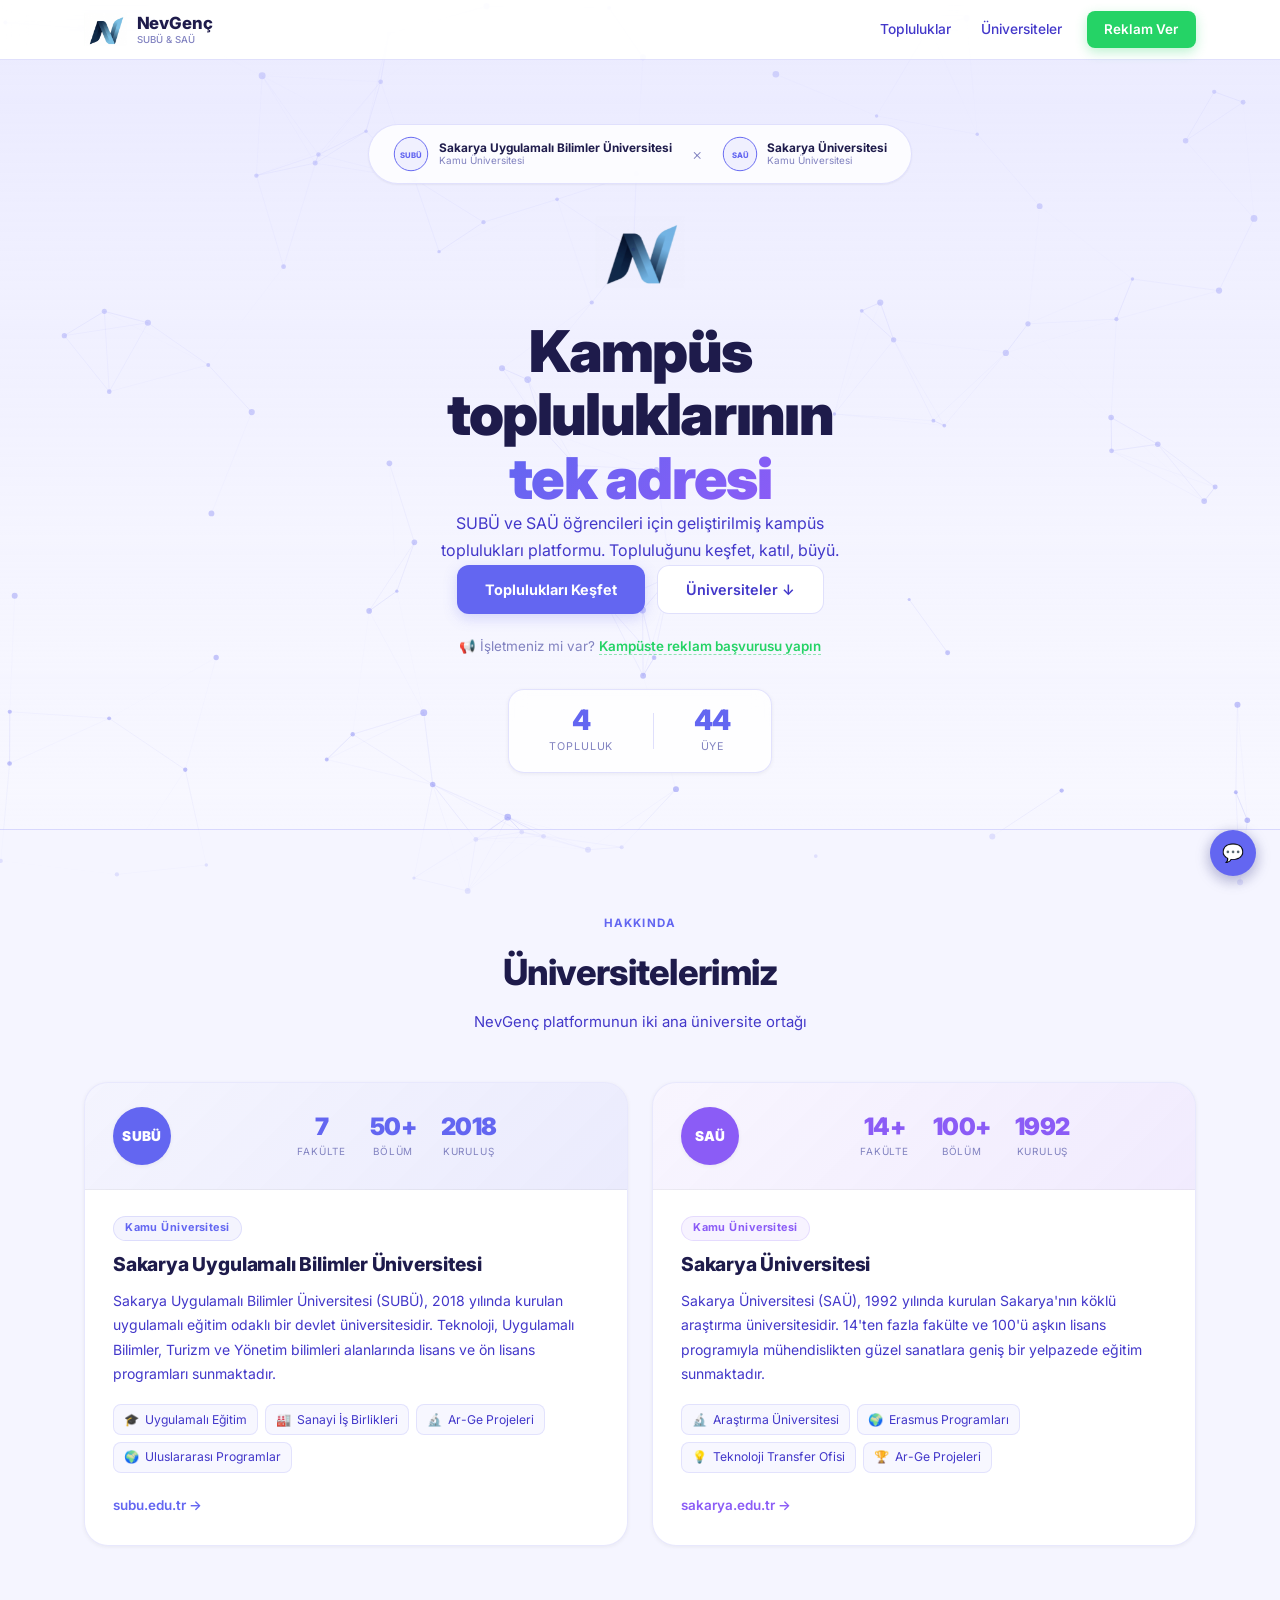
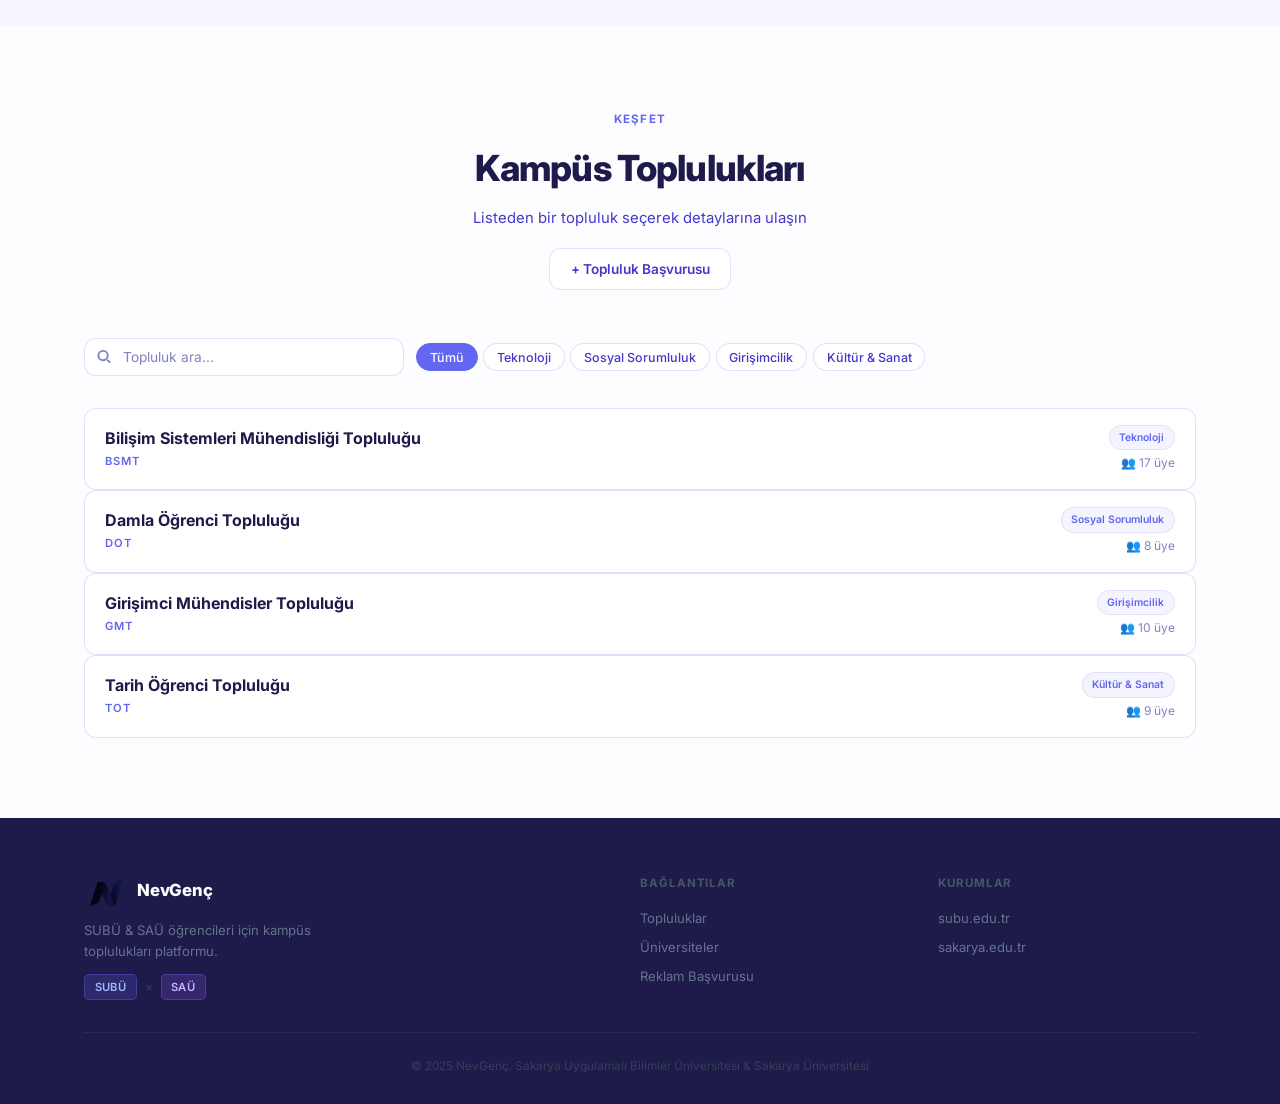
==== commit c0ca9586: "GitHub Pages uyumlu: minimal liste görünümü + kısaltma URL (community.html?slug=BSMT)" ====
--- a/index.html
+++ b/index.html
@@ -1,409 +1,400 @@
-<!DOCTYPE html>
-<html lang="tr">
-<head>
-  <meta charset="UTF-8" />
-  <meta name="viewport" content="width=device-width, initial-scale=1.0" />
-  <title>NevGenç — SUBÜ & SAÜ Kampüs Platformu</title>
-  <meta name="description" content="NevGenç — SUBÜ ve SAÜ öğrencileri için topluluk, etkinlik ve indirim platformu." />
-  <meta name="robots" content="index, follow" />
-  <link rel="canonical" href="https://nevgenc.com/" />
-  <meta property="og:title" content="NevGenç — Kampüs Topluluklarının Tek Adresi" />
-  <meta property="og:description" content="SUBÜ ve SAÜ öğrencileri için topluluklar, etkinlikler ve belediye fırsatları." />
-  <meta property="og:image" content="https://nevgenc.com/logomuz.png" />
-  <meta property="og:type" content="website" />
-  <meta name="twitter:card" content="summary_large_image" />
-  <meta name="twitter:title" content="NevGenç — Kampüs Platformu" />
-  <meta name="twitter:image" content="https://nevgenc.com/logomuz.png" />
-  <link rel="icon" type="image/png" href="favicon.png" />
-  <link rel="preconnect" href="https://fonts.googleapis.com" />
-  <link rel="preconnect" href="https://fonts.gstatic.com" crossorigin />
-  <link rel="preload" href="https://fonts.googleapis.com/css2?family=Inter:wght@400;600;700;800&display=swap"
-        as="style" onload="this.rel='stylesheet'" />
-  <noscript>
-    <link href="https://fonts.googleapis.com/css2?family=Inter:wght@400;600;700;800&display=swap" rel="stylesheet" />
-  </noscript>
-  <link rel="stylesheet" href="style.css" />
-  <script>(function(){var t=localStorage.getItem('ng-theme')||'geometric';if(t==='default'||t==='dark-red'||t==='starry')t='geometric';document.documentElement.setAttribute('data-theme',t);}());</script>
-</head>
-<body>
-<canvas id="themeCanvas"></canvas>
-
-<!-- NAV -->
-<nav class="navbar">
-  <div class="nav-container">
-    <div class="nav-brand">
-      <img src="logomuz.png" alt="NevGenç" class="brand-logo-img" />
-      <div class="brand-texts">
-        <span class="brand-text">NevGenç</span>
-        <span class="brand-sub">SUBÜ & SAÜ</span>
-      </div>
-    </div>
-    <div class="nav-links">
-      <a href="#topluluklar" class="nav-link">Topluluklar</a>
-      <a href="#universite" class="nav-link">Üniversiteler</a>
-      <a href="https://wa.me/905538832657?text=Merhaba%2C%20i%C5%9Fletmem%20i%C3%A7in%20NevGen%C3%A7%27te%20reklam%20ba%C5%9Fvurusu%20yapmak%20istiyorum." class="nav-btn wa" target="_blank" rel="noopener">Reklam Ver</a>
-    </div>
-    <button class="nav-hamburger" id="hamburger" onclick="toggleMenu()">
-      <span></span><span></span><span></span>
-    </button>
-  </div>
-  <div class="nav-mobile" id="navMobile">
-    <a href="#topluluklar" onclick="toggleMenu()">Topluluklar</a>
-    <a href="#universite" onclick="toggleMenu()">Üniversiteler</a>
-    <a href="https://wa.me/905538832657?text=Merhaba%2C%20i%C5%9Fletmem%20i%C3%A7in%20NevGen%C3%A7%27te%20reklam%20ba%C5%9Fvurusu%20yapmak%20istiyorum." class="nav-btn wa" target="_blank" rel="noopener">Reklam Ver</a>
-  </div>
-</nav>
-
-<!-- HERO -->
-<section class="hero-new">
-  <div class="hero-inner">
-    <div class="partner-bar">
-      <div class="partner-item">
-        <div class="partner-logo">
-          <svg viewBox="0 0 56 56" fill="none">
-            <circle cx="28" cy="28" r="26" fill="rgba(0,82,165,0.08)" stroke="#0052A5" stroke-width="1.5"/>
-            <text x="50%" y="55%" text-anchor="middle" dominant-baseline="middle" fill="#0052A5" font-size="12" font-weight="800" font-family="Inter">SUBÜ</text>
-          </svg>
-        </div>
-        <div class="partner-info">
-          <span class="partner-name">Sakarya Uygulamalı Bilimler Üniversitesi</span>
-          <span class="partner-type">Kamu Üniversitesi</span>
-        </div>
-      </div>
-      <div class="partner-x">×</div>
-      <div class="partner-item">
-        <div class="partner-logo">
-          <svg viewBox="0 0 56 56" fill="none">
-            <circle cx="28" cy="28" r="26" fill="rgba(0,102,51,0.08)" stroke="#006633" stroke-width="1.5"/>
-            <text x="50%" y="55%" text-anchor="middle" dominant-baseline="middle" fill="#006633" font-size="12" font-weight="800" font-family="Inter">SAÜ</text>
-          </svg>
-        </div>
-        <div class="partner-info">
-          <span class="partner-name">Sakarya Üniversitesi</span>
-          <span class="partner-type">Kamu Üniversitesi</span>
-        </div>
-      </div>
-    </div>
-
-    <div class="hero-content-new">
-      <img src="logomuz.png" alt="NevGenç" class="brand-logo-img hero" />
-      <h1 class="hero-title-new">
-        Kampüs<br>
-        topluluklarının<br>
-        <span class="gradient-text-new">tek adresi</span>
-      </h1>
-      <p class="hero-desc-new">
-        SUBÜ ve SAÜ öğrencileri için geliştirilmiş kampüs toplulukları platformu.
-        Topluluğunu keşfet, katıl, büyü.
-      </p>
-      <div class="hero-ctas">
-        <a href="#topluluklar" class="cta-primary">Toplulukları Keşfet</a>
-        <a href="#universite" class="cta-secondary">Üniversiteler ↓</a>
-      </div>
-      <p class="hero-biz">
-        📢 İşletmeniz mi var? <a href="https://wa.me/905538832657?text=Merhaba%2C%20i%C5%9Fletmem%20i%C3%A7in%20NevGen%C3%A7%27te%20reklam%20ba%C5%9Fvurusu%20yapmak%20istiyorum." target="_blank" rel="noopener">Kampüste reklam başvurusu yapın</a>
-      </p>
-    </div>
-
-    <div class="hero-stats-new" id="heroStats">
-      <div class="hstat">
-        <span class="hstat-n" id="statCommunities">—</span>
-        <span class="hstat-l">Topluluk</span>
-      </div>
-      <div class="hstat-div"></div>
-      <div class="hstat">
-        <span class="hstat-n" id="statMembers">—</span>
-        <span class="hstat-l">Üye</span>
-      </div>
-    </div>
-  </div>
-</section>
-
-<!-- ÜNİVERSİTELER -->
-<section class="section about-section" id="universite">
-  <div class="container">
-    <div class="section-head">
-      <p class="section-label">Hakkında</p>
-      <h2 class="section-title-main">Üniversitelerimiz</h2>
-      <p class="section-sub">NevGenç platformunun iki ana üniversite ortağı</p>
-    </div>
-
-    <div class="about-grid">
-      <!-- SUBÜ -->
-      <div class="about-card2 subu-card2">
-        <div class="acard-header blue-header">
-          <div class="acard-circle blue-circle">SUBÜ</div>
-          <div class="acard-nums">
-            <div class="astat2">
-              <span class="as2-v">7</span>
-              <span class="as2-k">Fakülte</span>
-            </div>
-            <div class="astat2">
-              <span class="as2-v">50+</span>
-              <span class="as2-k">Bölüm</span>
-            </div>
-            <div class="astat2">
-              <span class="as2-v">2018</span>
-              <span class="as2-k">Kuruluş</span>
-            </div>
-          </div>
-        </div>
-        <div class="acard-body">
-          <span class="about-tag blue-tag">Kamu Üniversitesi</span>
-          <h3 class="about-heading">Sakarya Uygulamalı Bilimler Üniversitesi</h3>
-          <p class="about-text">
-            Sakarya Uygulamalı Bilimler Üniversitesi (SUBÜ), 2018 yılında kurulan uygulamalı
-            eğitim odaklı bir devlet üniversitesidir. Teknoloji, Uygulamalı Bilimler, Turizm
-            ve Yönetim bilimleri alanlarında lisans ve ön lisans programları sunmaktadır.
-          </p>
-          <div class="about-features">
-            <div class="afeat"><span>🎓</span><span>Uygulamalı Eğitim</span></div>
-            <div class="afeat"><span>🏭</span><span>Sanayi İş Birlikleri</span></div>
-            <div class="afeat"><span>🔬</span><span>Ar-Ge Projeleri</span></div>
-            <div class="afeat"><span>🌍</span><span>Uluslararası Programlar</span></div>
-          </div>
-          <a href="https://www.subu.edu.tr" target="_blank" rel="noopener" class="about-link blue-link">subu.edu.tr →</a>
-        </div>
-      </div>
-
-      <!-- SAÜ -->
-      <div class="about-card2 sau-card2">
-        <div class="acard-header green-header">
-          <div class="acard-circle green-circle">SAÜ</div>
-          <div class="acard-nums">
-            <div class="astat2">
-              <span class="as2-v green-v">14+</span>
-              <span class="as2-k">Fakülte</span>
-            </div>
-            <div class="astat2">
-              <span class="as2-v green-v">100+</span>
-              <span class="as2-k">Bölüm</span>
-            </div>
-            <div class="astat2">
-              <span class="as2-v green-v">1992</span>
-              <span class="as2-k">Kuruluş</span>
-            </div>
-          </div>
-        </div>
-        <div class="acard-body">
-          <span class="about-tag green-tag">Kamu Üniversitesi</span>
-          <h3 class="about-heading">Sakarya Üniversitesi</h3>
-          <p class="about-text">
-            Sakarya Üniversitesi (SAÜ), 1992 yılında kurulan Sakarya'nın köklü araştırma
-            üniversitesidir. 14'ten fazla fakülte ve 100'ü aşkın lisans programıyla
-            mühendislikten güzel sanatlara geniş bir yelpazede eğitim sunmaktadır.
-          </p>
-          <div class="about-features">
-            <div class="afeat"><span>🔬</span><span>Araştırma Üniversitesi</span></div>
-            <div class="afeat"><span>🌍</span><span>Erasmus Programları</span></div>
-            <div class="afeat"><span>💡</span><span>Teknoloji Transfer Ofisi</span></div>
-            <div class="afeat"><span>🏆</span><span>Ar-Ge Projeleri</span></div>
-          </div>
-          <a href="https://www.sakarya.edu.tr" target="_blank" rel="noopener" class="about-link green-link">sakarya.edu.tr →</a>
-        </div>
-      </div>
-    </div>
-  </div>
-</section>
-
-<!-- TOPLULUKLAR -->
-<section class="section communities-section-new" id="topluluklar">
-  <div class="container">
-    <div class="section-head">
-      <p class="section-label">Keşfet</p>
-      <h2 class="section-title-main">Kampüs Toplulukları</h2>
-      <p class="section-sub">Logoya tıklayarak topluluğun tüm bilgilerine ulaş</p>
-      <a href="https://wa.me/905538832657?text=Merhaba%2C%20NevGen%C3%A7%20%C3%BCzerinden%20topluluk%20ba%C5%9Fvurusu%20yapmak%20istiyorum." class="cta-apply" target="_blank" rel="noopener">+ Topluluk Başvurusu</a>
-    </div>
-
-    <div class="filter-bar">
-      <div class="search-wrap">
-        <svg class="si" viewBox="0 0 16 16" fill="none" stroke="currentColor" stroke-width="2">
-          <circle cx="6.5" cy="6.5" r="5"/><path d="M11 11l3 3"/>
-        </svg>
-        <input type="text" id="searchInput" placeholder="Topluluk ara…" class="search-input-new" />
-      </div>
-      <div class="filter-tabs-new" id="filterTabs">
-        <button class="ftab active" data-cat="all">Tümü</button>
-      </div>
-    </div>
-
-    <div class="communities-grid-new" id="communitiesGrid">
-      <div class="loading-state"><div class="spinner"></div><p>Topluluklar yükleniyor…</p></div>
-    </div>
-  </div>
-</section>
-
-<!-- FOOTER -->
-<footer class="footer-new">
-  <div class="container">
-    <div class="footer-top">
-      <div class="footer-brand-col">
-        <div class="footer-brand">
-          <img src="logomuz.png" alt="NevGenç" class="brand-logo-img" />
-          <span class="brand-text footer-brand-text">NevGenç</span>
-        </div>
-        <p>SUBÜ & SAÜ öğrencileri için kampüs toplulukları platformu.</p>
-        <div class="footer-partners">
-          <span class="fp-tag">SUBÜ</span>
-          <span class="fp-x">×</span>
-          <span class="fp-tag green">SAÜ</span>
-        </div>
-      </div>
-      <div class="footer-links-col">
-        <h4>Bağlantılar</h4>
-        <a href="#topluluklar">Topluluklar</a>
-        <a href="#universite">Üniversiteler</a>
-        <a href="https://wa.me/905538832657?text=Merhaba%2C%20i%C5%9Fletmem%20i%C3%A7in%20NevGen%C3%A7%27te%20reklam%20ba%C5%9Fvurusu%20yapmak%20istiyorum." target="_blank" rel="noopener">Reklam Başvurusu</a>
-      </div>
-      <div class="footer-links-col">
-        <h4>Kurumlar</h4>
-        <a href="https://www.subu.edu.tr" target="_blank">subu.edu.tr</a>
-        <a href="https://www.sakarya.edu.tr" target="_blank">sakarya.edu.tr</a>
-      </div>
-    </div>
-    <div class="footer-bottom">
-      <span>© 2025 NevGenç. Sakarya Uygulamalı Bilimler Üniversitesi & Sakarya Üniversitesi</span>
-    </div>
-  </div>
-</footer>
-
-<!-- İLETİŞİM -->
-<div class="contact-fab" id="contactFab">
-  <button class="contact-fab-btn" onclick="toggleContactPanel()" aria-label="Bizimle İletişime Geçin">
-    <span>💬</span>
-  </button>
-  <div class="contact-panel" id="contactPanel">
-    <p class="contact-panel-title">Bizimle İletişime Geçin</p>
-    <p class="contact-panel-note">Soruların, önerilerin ve iş birliği için bize ulaşın.</p>
-    <a class="contact-item wa" href="https://wa.me/905538832657" target="_blank" rel="noopener">
-      <span>📱</span>
-      <span>0553 883 26 57</span>
-    </a>
-    <a class="contact-item" href="mailto:nevgenc54@gmail.com">
-      <span>📧</span>
-      <span>nevgenc54@gmail.com</span>
-    </a>
-    <a class="contact-btn wa" href="https://wa.me/905538832657?text=Merhaba%2C%20NevGen%C3%A7%20hakk%C4%B1nda%20bilgi%20almak%20istiyorum." target="_blank" rel="noopener">
-      💬 WhatsApp'tan Ulaş
-    </a>
-    <a class="contact-btn" href="mailto:nevgenc54@gmail.com?subject=NevGenç%20ile%20İletişim">
-      ✉️ E-posta Gönder
-    </a>
-  </div>
-</div>
-
-<script src="data.js"></script>
-<script>
-let allCommunities = [];
-let activeCategory = 'all';
-
-function escHtml(str) {
-  return String(str ?? '')
-    .replace(/&/g, '&amp;')
-    .replace(/</g, '&lt;')
-    .replace(/>/g, '&gt;')
-    .replace(/"/g, '&quot;')
-    .replace(/'/g, '&#39;');
-}
-
-function loadStats() {
-  const totalMembers = COMMUNITIES.reduce((s, c) => s + (c.member_count || 0), 0);
-  document.getElementById('statCommunities').textContent = COMMUNITIES.length;
-  document.getElementById('statMembers').textContent = totalMembers > 999 ? (totalMembers/1000).toFixed(1)+'K' : totalMembers;
-}
-
-function loadCommunities() {
-  const sorted = [...COMMUNITIES].sort((a, b) => (a.name || '').localeCompare(b.name || '', 'tr'));
-  allCommunities = sorted;
-  buildCategoryTabs(sorted);
-  renderCommunities(sorted);
-}
-
-function buildCategoryTabs(communities) {
-  const cats = ['all', ...new Set(communities.map(c => c.category).filter(Boolean))];
-  const tabs = document.getElementById('filterTabs');
-  tabs.innerHTML = cats.map(cat => `
-    <button class="ftab ${cat==='all'?'active':''}" data-cat="${escHtml(cat)}" onclick="filterByCategory('${escHtml(cat)}')">
-      ${cat==='all' ? 'Tümü' : escHtml(cat)}
-    </button>
-  `).join('');
-}
-
-function filterByCategory(cat) {
-  activeCategory = cat;
-  document.querySelectorAll('.ftab').forEach(t => t.classList.toggle('active', t.dataset.cat === cat));
-  const q = document.getElementById('searchInput').value.toLowerCase();
-  applyFilter(cat, q);
-}
-
-document.getElementById('searchInput').addEventListener('input', e => applyFilter(activeCategory, e.target.value.toLowerCase()));
-
-function applyFilter(cat, q) {
-  const filtered = allCommunities.filter(c => {
-    const matchCat = cat === 'all' || c.category === cat;
-    const matchQ = !q || c.name.toLowerCase().includes(q) || (c.description||'').toLowerCase().includes(q);
-    return matchCat && matchQ;
-  });
-  renderCommunities(filtered);
-}
-
-function renderCommunities(list) {
-  const grid = document.getElementById('communitiesGrid');
-  if (!list.length) {
-    grid.innerHTML = '<div class="empty-state"><p>Uygun topluluk bulunamadı.</p></div>';
-    return;
-  }
-  grid.innerHTML = list.map(c => communityCard(c)).join('');
-}
-
-function communityCard(c) {
-  const safeName = escHtml(c.name || '');
-  const firstChar = escHtml((c.name || '?').charAt(0));
-  const logoInner = c.logo_path
-    ? `<img src="${escHtml(c.logo_path)}" alt="${safeName}" onerror="this.style.display='none';this.nextElementSibling.style.display=''" /><span class="cf" style="display:none">${firstChar}</span>`
-    : `<span class="cf">${firstChar}</span>`;
-  const desc = c.description
-    ? escHtml(c.description.length > 100 ? c.description.slice(0, 100) + '…' : c.description)
-    : 'Topluluk hakkında bilgi yakında eklenecek.';
-  return `
-    <div class="com-card-new">
-      <a href="community.html?id=${encodeURIComponent(c.id)}" class="com-logo-link" title="${safeName}">
-        <div class="com-logo-new">${logoInner}</div>
-        <div class="com-logo-overlay"><span>Detayları Gör</span></div>
-      </a>
-      <div class="com-card-body">
-        <div class="com-card-top">
-          <h3 class="com-card-name">${safeName}</h3>
-          <span class="com-cat-badge">${escHtml(c.category || 'Genel')}</span>
-        </div>
-        <p class="com-card-desc">${desc}</p>
-        <div class="com-card-footer">
-          <span class="com-chairman">👑 ${escHtml(c.chairman_name || 'Belirtilmemiş')}</span>
-          <span class="com-members">👥 ${c.member_count || 0}</span>
-        </div>
-        <a href="community.html?id=${encodeURIComponent(c.id)}" class="com-detail-btn">Topluluk Sayfası →</a>
-      </div>
-    </div>
-  `;
-}
-
-document.addEventListener('error', e => {
-  if (e.target.tagName === 'IMG' && e.target.closest('.com-logo-new')) {
-    e.target.style.display = 'none';
-    const span = e.target.nextElementSibling;
-    if (span) span.style.display = '';
-  }
-}, true);
-
-loadStats();
-loadCommunities();
-
-function toggleMenu() {
-  document.getElementById('navMobile').classList.toggle('open');
-}
-</script>
-
-<script src="themes.js"></script>
-</body>
-</html>
+<!DOCTYPE html>
+<html lang="tr">
+<head>
+  <meta charset="UTF-8" />
+  <meta name="viewport" content="width=device-width, initial-scale=1.0" />
+  <title>NevGenç — SUBÜ & SAÜ Kampüs Platformu</title>
+  <meta name="description" content="NevGenç — SUBÜ ve SAÜ öğrencileri için topluluk, etkinlik ve indirim platformu." />
+  <meta name="robots" content="index, follow" />
+  <link rel="canonical" href="https://nevgenc.com/" />
+  <meta property="og:title" content="NevGenç — Kampüs Topluluklarının Tek Adresi" />
+  <meta property="og:description" content="SUBÜ ve SAÜ öğrencileri için topluluklar, etkinlikler ve belediye fırsatları." />
+  <meta property="og:image" content="https://nevgenc.com/logomuz.png" />
+  <meta property="og:type" content="website" />
+  <meta name="twitter:card" content="summary_large_image" />
+  <meta name="twitter:title" content="NevGenç — Kampüs Platformu" />
+  <meta name="twitter:image" content="https://nevgenc.com/logomuz.png" />
+  <link rel="icon" type="image/png" href="favicon.png" />
+  <link rel="preconnect" href="https://fonts.googleapis.com" />
+  <link rel="preconnect" href="https://fonts.gstatic.com" crossorigin />
+  <link rel="preload" href="https://fonts.googleapis.com/css2?family=Inter:wght@400;600;700;800&display=swap"
+        as="style" onload="this.rel='stylesheet'" />
+  <noscript>
+    <link href="https://fonts.googleapis.com/css2?family=Inter:wght@400;600;700;800&display=swap" rel="stylesheet" />
+  </noscript>
+  <link rel="stylesheet" href="style.css" />
+  <script>(function(){var t=localStorage.getItem('ng-theme')||'geometric';if(t==='default'||t==='dark-red'||t==='starry')t='geometric';document.documentElement.setAttribute('data-theme',t);}());</script>
+</head>
+<body>
+<canvas id="themeCanvas"></canvas>
+
+<!-- NAV -->
+<nav class="navbar">
+  <div class="nav-container">
+    <div class="nav-brand">
+      <img src="logomuz.png" alt="NevGenç" class="brand-logo-img" />
+      <div class="brand-texts">
+        <span class="brand-text">NevGenç</span>
+        <span class="brand-sub">SUBÜ & SAÜ</span>
+      </div>
+    </div>
+    <div class="nav-links">
+      <a href="#topluluklar" class="nav-link">Topluluklar</a>
+      <a href="#universite" class="nav-link">Üniversiteler</a>
+      <a href="https://wa.me/905538832657?text=Merhaba%2C%20i%C5%9Fletmem%20i%C3%A7in%20NevGen%C3%A7%27te%20reklam%20ba%C5%9Fvurusu%20yapmak%20istiyorum." class="nav-btn wa" target="_blank" rel="noopener">Reklam Ver</a>
+    </div>
+    <button class="nav-hamburger" id="hamburger" onclick="toggleMenu()">
+      <span></span><span></span><span></span>
+    </button>
+  </div>
+  <div class="nav-mobile" id="navMobile">
+    <a href="#topluluklar" onclick="toggleMenu()">Topluluklar</a>
+    <a href="#universite" onclick="toggleMenu()">Üniversiteler</a>
+    <a href="https://wa.me/905538832657?text=Merhaba%2C%20i%C5%9Fletmem%20i%C3%A7in%20NevGen%C3%A7%27te%20reklam%20ba%C5%9Fvurusu%20yapmak%20istiyorum." class="nav-btn wa" target="_blank" rel="noopener">Reklam Ver</a>
+  </div>
+</nav>
+
+<!-- HERO -->
+<section class="hero-new">
+  <div class="hero-inner">
+    <div class="partner-bar">
+      <div class="partner-item">
+        <div class="partner-logo">
+          <svg viewBox="0 0 56 56" fill="none">
+            <circle cx="28" cy="28" r="26" fill="rgba(0,82,165,0.08)" stroke="#0052A5" stroke-width="1.5"/>
+            <text x="50%" y="55%" text-anchor="middle" dominant-baseline="middle" fill="#0052A5" font-size="12" font-weight="800" font-family="Inter">SUBÜ</text>
+          </svg>
+        </div>
+        <div class="partner-info">
+          <span class="partner-name">Sakarya Uygulamalı Bilimler Üniversitesi</span>
+          <span class="partner-type">Kamu Üniversitesi</span>
+        </div>
+      </div>
+      <div class="partner-x">×</div>
+      <div class="partner-item">
+        <div class="partner-logo">
+          <svg viewBox="0 0 56 56" fill="none">
+            <circle cx="28" cy="28" r="26" fill="rgba(0,102,51,0.08)" stroke="#006633" stroke-width="1.5"/>
+            <text x="50%" y="55%" text-anchor="middle" dominant-baseline="middle" fill="#006633" font-size="12" font-weight="800" font-family="Inter">SAÜ</text>
+          </svg>
+        </div>
+        <div class="partner-info">
+          <span class="partner-name">Sakarya Üniversitesi</span>
+          <span class="partner-type">Kamu Üniversitesi</span>
+        </div>
+      </div>
+    </div>
+
+    <div class="hero-content-new">
+      <img src="logomuz.png" alt="NevGenç" class="brand-logo-img hero" />
+      <h1 class="hero-title-new">
+        Kampüs<br>
+        topluluklarının<br>
+        <span class="gradient-text-new">tek adresi</span>
+      </h1>
+      <p class="hero-desc-new">
+        SUBÜ ve SAÜ öğrencileri için geliştirilmiş kampüs toplulukları platformu.
+        Topluluğunu keşfet, katıl, büyü.
+      </p>
+      <div class="hero-ctas">
+        <a href="#topluluklar" class="cta-primary">Toplulukları Keşfet</a>
+        <a href="#universite" class="cta-secondary">Üniversiteler ↓</a>
+      </div>
+      <p class="hero-biz">
+        📢 İşletmeniz mi var? <a href="https://wa.me/905538832657?text=Merhaba%2C%20i%C5%9Fletmem%20i%C3%A7in%20NevGen%C3%A7%27te%20reklam%20ba%C5%9Fvurusu%20yapmak%20istiyorum." target="_blank" rel="noopener">Kampüste reklam başvurusu yapın</a>
+      </p>
+    </div>
+
+    <div class="hero-stats-new" id="heroStats">
+      <div class="hstat">
+        <span class="hstat-n" id="statCommunities">—</span>
+        <span class="hstat-l">Topluluk</span>
+      </div>
+      <div class="hstat-div"></div>
+      <div class="hstat">
+        <span class="hstat-n" id="statMembers">—</span>
+        <span class="hstat-l">Üye</span>
+      </div>
+    </div>
+  </div>
+</section>
+
+<!-- ÜNİVERSİTELER -->
+<section class="section about-section" id="universite">
+  <div class="container">
+    <div class="section-head">
+      <p class="section-label">Hakkında</p>
+      <h2 class="section-title-main">Üniversitelerimiz</h2>
+      <p class="section-sub">NevGenç platformunun iki ana üniversite ortağı</p>
+    </div>
+
+    <div class="about-grid">
+      <!-- SUBÜ -->
+      <div class="about-card2 subu-card2">
+        <div class="acard-header blue-header">
+          <div class="acard-circle blue-circle">SUBÜ</div>
+          <div class="acard-nums">
+            <div class="astat2">
+              <span class="as2-v">7</span>
+              <span class="as2-k">Fakülte</span>
+            </div>
+            <div class="astat2">
+              <span class="as2-v">50+</span>
+              <span class="as2-k">Bölüm</span>
+            </div>
+            <div class="astat2">
+              <span class="as2-v">2018</span>
+              <span class="as2-k">Kuruluş</span>
+            </div>
+          </div>
+        </div>
+        <div class="acard-body">
+          <span class="about-tag blue-tag">Kamu Üniversitesi</span>
+          <h3 class="about-heading">Sakarya Uygulamalı Bilimler Üniversitesi</h3>
+          <p class="about-text">
+            Sakarya Uygulamalı Bilimler Üniversitesi (SUBÜ), 2018 yılında kurulan uygulamalı
+            eğitim odaklı bir devlet üniversitesidir. Teknoloji, Uygulamalı Bilimler, Turizm
+            ve Yönetim bilimleri alanlarında lisans ve ön lisans programları sunmaktadır.
+          </p>
+          <div class="about-features">
+            <div class="afeat"><span>🎓</span><span>Uygulamalı Eğitim</span></div>
+            <div class="afeat"><span>🏭</span><span>Sanayi İş Birlikleri</span></div>
+            <div class="afeat"><span>🔬</span><span>Ar-Ge Projeleri</span></div>
+            <div class="afeat"><span>🌍</span><span>Uluslararası Programlar</span></div>
+          </div>
+          <a href="https://www.subu.edu.tr" target="_blank" rel="noopener" class="about-link blue-link">subu.edu.tr →</a>
+        </div>
+      </div>
+
+      <!-- SAÜ -->
+      <div class="about-card2 sau-card2">
+        <div class="acard-header green-header">
+          <div class="acard-circle green-circle">SAÜ</div>
+          <div class="acard-nums">
+            <div class="astat2">
+              <span class="as2-v green-v">14+</span>
+              <span class="as2-k">Fakülte</span>
+            </div>
+            <div class="astat2">
+              <span class="as2-v green-v">100+</span>
+              <span class="as2-k">Bölüm</span>
+            </div>
+            <div class="astat2">
+              <span class="as2-v green-v">1992</span>
+              <span class="as2-k">Kuruluş</span>
+            </div>
+          </div>
+        </div>
+        <div class="acard-body">
+          <span class="about-tag green-tag">Kamu Üniversitesi</span>
+          <h3 class="about-heading">Sakarya Üniversitesi</h3>
+          <p class="about-text">
+            Sakarya Üniversitesi (SAÜ), 1992 yılında kurulan Sakarya'nın köklü araştırma
+            üniversitesidir. 14'ten fazla fakülte ve 100'ü aşkın lisans programıyla
+            mühendislikten güzel sanatlara geniş bir yelpazede eğitim sunmaktadır.
+          </p>
+          <div class="about-features">
+            <div class="afeat"><span>🔬</span><span>Araştırma Üniversitesi</span></div>
+            <div class="afeat"><span>🌍</span><span>Erasmus Programları</span></div>
+            <div class="afeat"><span>💡</span><span>Teknoloji Transfer Ofisi</span></div>
+            <div class="afeat"><span>🏆</span><span>Ar-Ge Projeleri</span></div>
+          </div>
+          <a href="https://www.sakarya.edu.tr" target="_blank" rel="noopener" class="about-link green-link">sakarya.edu.tr →</a>
+        </div>
+      </div>
+    </div>
+  </div>
+</section>
+
+<!-- TOPLULUKLAR -->
+<section class="section communities-section-new" id="topluluklar">
+  <div class="container">
+    <div class="section-head">
+      <p class="section-label">Keşfet</p>
+      <h2 class="section-title-main">Kampüs Toplulukları</h2>
+      <p class="section-sub">Listeden bir topluluk seçerek detaylarına ulaşın</p>
+      <a href="https://wa.me/905538832657?text=Merhaba%2C%20NevGen%C3%A7%20%C3%BCzerinden%20topluluk%20ba%C5%9Fvurusu%20yapmak%20istiyorum." class="cta-apply" target="_blank" rel="noopener">+ Topluluk Başvurusu</a>
+    </div>
+
+    <div class="filter-bar">
+      <div class="search-wrap">
+        <svg class="si" viewBox="0 0 16 16" fill="none" stroke="currentColor" stroke-width="2">
+          <circle cx="6.5" cy="6.5" r="5"/><path d="M11 11l3 3"/>
+        </svg>
+        <input type="text" id="searchInput" placeholder="Topluluk ara…" class="search-input-new" />
+      </div>
+      <div class="filter-tabs-new" id="filterTabs">
+        <button class="ftab active" data-cat="all">Tümü</button>
+      </div>
+    </div>
+
+    <div class="communities-grid-new list-view" id="communitiesGrid">
+      <div class="loading-state"><div class="spinner"></div><p>Topluluklar yükleniyor…</p></div>
+    </div>
+  </div>
+</section>
+
+<!-- FOOTER -->
+<footer class="footer-new">
+  <div class="container">
+    <div class="footer-top">
+      <div class="footer-brand-col">
+        <div class="footer-brand">
+          <img src="logomuz.png" alt="NevGenç" class="brand-logo-img" />
+          <span class="brand-text footer-brand-text">NevGenç</span>
+        </div>
+        <p>SUBÜ & SAÜ öğrencileri için kampüs toplulukları platformu.</p>
+        <div class="footer-partners">
+          <span class="fp-tag">SUBÜ</span>
+          <span class="fp-x">×</span>
+          <span class="fp-tag green">SAÜ</span>
+        </div>
+      </div>
+      <div class="footer-links-col">
+        <h4>Bağlantılar</h4>
+        <a href="#topluluklar">Topluluklar</a>
+        <a href="#universite">Üniversiteler</a>
+        <a href="https://wa.me/905538832657?text=Merhaba%2C%20i%C5%9Fletmem%20i%C3%A7in%20NevGen%C3%A7%27te%20reklam%20ba%C5%9Fvurusu%20yapmak%20istiyorum." target="_blank" rel="noopener">Reklam Başvurusu</a>
+      </div>
+      <div class="footer-links-col">
+        <h4>Kurumlar</h4>
+        <a href="https://www.subu.edu.tr" target="_blank">subu.edu.tr</a>
+        <a href="https://www.sakarya.edu.tr" target="_blank">sakarya.edu.tr</a>
+      </div>
+    </div>
+    <div class="footer-bottom">
+      <span>© 2025 NevGenç. Sakarya Uygulamalı Bilimler Üniversitesi & Sakarya Üniversitesi</span>
+    </div>
+  </div>
+</footer>
+
+<!-- İLETİŞİM -->
+<div class="contact-fab" id="contactFab">
+  <button class="contact-fab-btn" onclick="toggleContactPanel()" aria-label="Bizimle İletişime Geçin">
+    <span>💬</span>
+  </button>
+  <div class="contact-panel" id="contactPanel">
+    <p class="contact-panel-title">Bizimle İletişime Geçin</p>
+    <p class="contact-panel-note">Soruların, önerilerin ve iş birliği için bize ulaşın.</p>
+    <a class="contact-item wa" href="https://wa.me/905538832657" target="_blank" rel="noopener">
+      <span>📱</span>
+      <span>0553 883 26 57</span>
+    </a>
+    <a class="contact-item" href="mailto:nevgenc54@gmail.com">
+      <span>📧</span>
+      <span>nevgenc54@gmail.com</span>
+    </a>
+    <a class="contact-btn wa" href="https://wa.me/905538832657?text=Merhaba%2C%20NevGen%C3%A7%20hakk%C4%B1nda%20bilgi%20almak%20istiyorum." target="_blank" rel="noopener">
+      💬 WhatsApp'tan Ulaş
+    </a>
+    <a class="contact-btn" href="mailto:nevgenc54@gmail.com?subject=NevGenç%20ile%20İletişim">
+      ✉️ E-posta Gönder
+    </a>
+  </div>
+</div>
+
+<script src="data.js"></script>
+<script>
+let allCommunities = [];
+let activeCategory = 'all';
+
+function escHtml(str) {
+  return String(str ?? '')
+    .replace(/&/g, '&amp;')
+    .replace(/</g, '&lt;')
+    .replace(/>/g, '&gt;')
+    .replace(/"/g, '&quot;')
+    .replace(/'/g, '&#39;');
+}
+
+function loadStats() {
+  const totalMembers = COMMUNITIES.reduce((s, c) => s + (c.member_count || 0), 0);
+  document.getElementById('statCommunities').textContent = COMMUNITIES.length;
+  document.getElementById('statMembers').textContent = totalMembers > 999 ? (totalMembers/1000).toFixed(1)+'K' : totalMembers;
+}
+
+function loadCommunities() {
+  const sorted = [...COMMUNITIES].sort((a, b) => (a.name || '').localeCompare(b.name || '', 'tr'));
+  allCommunities = sorted;
+  buildCategoryTabs(sorted);
+  renderCommunities(sorted);
+}
+
+function buildCategoryTabs(communities) {
+  const cats = ['all', ...new Set(communities.map(c => c.category).filter(Boolean))];
+  const tabs = document.getElementById('filterTabs');
+  tabs.innerHTML = cats.map(cat => `
+    <button class="ftab ${cat==='all'?'active':''}" data-cat="${escHtml(cat)}" onclick="filterByCategory('${escHtml(cat)}')">
+      ${cat==='all' ? 'Tümü' : escHtml(cat)}
+    </button>
+  `).join('');
+}
+
+function filterByCategory(cat) {
+  activeCategory = cat;
+  document.querySelectorAll('.ftab').forEach(t => t.classList.toggle('active', t.dataset.cat === cat));
+  const q = document.getElementById('searchInput').value.toLowerCase();
+  applyFilter(cat, q);
+}
+
+document.getElementById('searchInput').addEventListener('input', e => applyFilter(activeCategory, e.target.value.toLowerCase()));
+
+function applyFilter(cat, q) {
+  const filtered = allCommunities.filter(c => {
+    const matchCat = cat === 'all' || c.category === cat;
+    const matchQ = !q || c.name.toLowerCase().includes(q) || (c.description||'').toLowerCase().includes(q);
+    return matchCat && matchQ;
+  });
+  renderCommunities(filtered);
+}
+
+function renderCommunities(list) {
+  const grid = document.getElementById('communitiesGrid');
+  if (!list.length) {
+    grid.innerHTML = '<div class="empty-state"><p>Uygun topluluk bulunamadı.</p></div>';
+    return;
+  }
+  grid.innerHTML = list.map(c => communityCard(c)).join('');
+}
+
+function communityCard(c) {
+  const safeName = escHtml(c.name || '');
+  const safeAbbr = escHtml(c.abbreviation || '');
+  const cat = escHtml(c.category || 'Genel');
+  const memberCount = c.member_count || 0;
+  const slug = safeAbbr ? `?slug=${safeAbbr}` : `?id=${c.id}`;
+  return `
+    <div class="com-list-item">
+      <a href="community.html${slug}" class="com-list-link">
+        <div class="com-list-main">
+          <span class="com-list-name">${safeName}</span>
+          <span class="com-list-abbr">${safeAbbr}</span>
+        </div>
+        <div class="com-list-meta">
+          <span class="com-list-cat">${cat}</span>
+          <span class="com-list-members">👥 ${memberCount} üye</span>
+        </div>
+      </a>
+    </div>
+  `;
+}
+
+document.addEventListener('error', e => {
+  if (e.target.tagName === 'IMG' && e.target.closest('.com-logo-new')) {
+    e.target.style.display = 'none';
+    const span = e.target.nextElementSibling;
+    if (span) span.style.display = '';
+  }
+}, true);
+
+loadStats();
+loadCommunities();
+
+function toggleMenu() {
+  document.getElementById('navMobile').classList.toggle('open');
+}
+</script>
+
+<script src="themes.js"></script>
+</body>
+</html>
--- a/style.css
+++ b/style.css
@@ -1,1352 +1,1400 @@
-/* ═══════════════════════════════════════════════
-   RESET & VARIABLES
-═══════════════════════════════════════════════ */
-*, *::before, *::after { box-sizing: border-box; margin: 0; padding: 0; }
-
-:root {
-  /* Brand */
-  --blue:       #0052A5;
-  --blue-50:    #EFF6FF;
-  --blue-100:   #DBEAFE;
-  --blue-600:   #1D4ED8;
-  --sau:        #006633;
-  --sau-50:     #F0FDF4;
-  --sau-100:    #DCFCE7;
-
-  /* Legacy aliases (admin/community pages) */
-  --subu:       #0052A5;
-  --subu-pale:  #EFF6FF;
-
-  /* Neutrals */
-  --white:    #FFFFFF;
-  --bg:       #F8FAFC;
-  --border:   #E2E8F0;
-  --border-2: #F1F5F9;
-
-  /* Text */
-  --ink:   #0F172A;
-  --ink-2: #475569;
-  --ink-3: #94A3B8;
-
-  /* Semantic */
-  --success: #059669;
-  --error:   #DC2626;
-  --warning: #D97706;
-
-  /* Shape */
-  --r-sm: 8px;
-  --r:    12px;
-  --r-lg: 16px;
-  --r-xl: 24px;
-
-  /* Shadow */
-  --sh-xs: 0 1px 2px rgba(0,0,0,0.05);
-  --sh-sm: 0 1px 4px rgba(0,0,0,0.06);
-  --sh:    0 2px 8px rgba(0,0,0,0.06), 0 1px 3px rgba(0,0,0,0.04);
-  --sh-md: 0 4px 16px rgba(0,0,0,0.07), 0 2px 6px rgba(0,0,0,0.04);
-  --sh-lg: 0 10px 32px rgba(0,0,0,0.09), 0 4px 12px rgba(0,0,0,0.04);
-  --sh-blue: 0 4px 14px rgba(0,82,165,0.25);
-
-  /* Layout */
-  --nav-h: 60px;
-}
-
-html { scroll-behavior: smooth; }
-
-body {
-  font-family: 'Inter', -apple-system, BlinkMacSystemFont, sans-serif;
-  background: var(--white);
-  color: var(--ink);
-  line-height: 1.65;
-  font-size: 15px;
-  -webkit-font-smoothing: antialiased;
-}
-
-a { color: inherit; text-decoration: none; }
-
-.container {
-  max-width: 1160px;
-  margin: 0 auto;
-  padding: 0 1.5rem;
-}
-
-/* ═══════════════════════════════════════════════
-   NAVBAR
-═══════════════════════════════════════════════ */
-.navbar {
-  position: sticky;
-  top: 0;
-  z-index: 200;
-  height: var(--nav-h);
-  background: rgba(255,255,255,0.92);
-  backdrop-filter: blur(20px);
-  -webkit-backdrop-filter: blur(20px);
-  border-bottom: 1px solid var(--border);
-}
-
-.nav-container {
-  max-width: 1160px;
-  margin: 0 auto;
-  padding: 0 1.5rem;
-  height: 100%;
-  display: flex;
-  align-items: center;
-  justify-content: space-between;
-}
-
-.nav-brand { display: flex; align-items: center; gap: 10px; }
-
-.brand-icon {
-  width: 34px; height: 34px;
-  background: var(--blue);
-  border-radius: 9px;
-  display: flex; align-items: center; justify-content: center;
-  font-weight: 800; font-size: 15px; color: #fff; flex-shrink: 0;
-  letter-spacing: -0.5px;
-}
-.brand-icon.small  { width: 28px; height: 28px; font-size: 12px; border-radius: 7px; }
-.brand-icon.large  { width: 52px; height: 52px; font-size: 20px; border-radius: 13px; }
-
-.brand-logo-img { height: 34px; width: auto; flex-shrink: 0; object-fit: contain; mix-blend-mode: multiply; }
-.brand-logo-img.large { height: 52px; }
-.brand-logo-img.hero  { height: 72px; margin-bottom: 1.5rem; }
-
-.brand-texts { display: flex; flex-direction: column; line-height: 1.2; }
-.brand-text  { font-size: 1.05rem; font-weight: 800; color: var(--ink); letter-spacing: -0.01em; }
-.brand-sub   { font-size: 0.6rem; color: var(--ink-3); font-weight: 500; margin-top: 1px; }
-
-.nav-links { display: flex; align-items: center; gap: 2px; }
-
-.nav-link {
-  padding: 0.42rem 0.9rem;
-  color: var(--ink-2); font-size: 0.86rem; font-weight: 500;
-  border-radius: var(--r-sm);
-  transition: background 0.15s, color 0.15s;
-}
-.nav-link:hover { background: var(--bg); color: var(--ink); }
-
-.nav-btn {
-  background: var(--blue); color: #fff;
-  border: none; padding: 0.46rem 1.1rem;
-  border-radius: var(--r-sm); font-size: 0.84rem; font-weight: 600;
-  cursor: pointer; transition: background 0.15s, transform 0.1s;
-  margin-left: 0.5rem; font-family: inherit;
-}
-.nav-btn:hover { background: var(--blue-600); transform: translateY(-1px); }
-.nav-btn.wa { background: #25D366; box-shadow: 0 4px 12px rgba(37, 211, 102, 0.3); }
-.nav-btn.wa:hover { background: #1fb457; }
-.nav-btn.danger { background: var(--error); }
-.nav-btn.danger:hover { background: #b91c1c; }
-
-.nav-hamburger {
-  display: none;
-  flex-direction: column; justify-content: center; align-items: center; gap: 4px;
-  width: 36px; height: 36px;
-  background: none; border: 1px solid var(--border);
-  border-radius: var(--r-sm); cursor: pointer;
-}
-.nav-hamburger span {
-  display: block; width: 16px; height: 1.5px;
-  background: var(--ink-2); border-radius: 2px;
-}
-
-.nav-mobile {
-  display: none; flex-direction: column;
-  padding: 0.5rem 1.5rem 1rem;
-  border-top: 1px solid var(--border);
-  background: var(--white);
-}
-.nav-mobile.open { display: flex; }
-.nav-mobile a {
-  padding: 0.7rem 0; color: var(--ink-2); font-size: 0.9rem; font-weight: 500;
-  border-bottom: 1px solid var(--border-2); transition: color 0.15s;
-}
-.nav-mobile a:last-child { border-bottom: none; }
-.nav-mobile a:hover { color: var(--blue); }
-
-@media (max-width: 720px) {
-  .nav-links { display: none; }
-  .nav-hamburger { display: flex; }
-}
-
-/* ═══════════════════════════════════════════════
-   HERO
-═══════════════════════════════════════════════ */
-.hero-new {
-  background: linear-gradient(180deg, #EEF2FF 0%, #F5F7FF 35%, #FFFFFF 75%);
-  border-bottom: 1px solid var(--border);
-  padding: 4rem 1.5rem 3.5rem;
-  text-align: center;
-}
-
-.hero-inner {
-  max-width: 640px;
-  margin: 0 auto;
-  display: flex;
-  flex-direction: column;
-  align-items: center;
-  gap: 2rem;
-}
-
-/* Partner Bar */
-.partner-bar {
-  display: inline-flex; align-items: center;
-  gap: 1.25rem; flex-wrap: wrap; justify-content: center;
-  padding: 0.7rem 1.5rem;
-  background: var(--white);
-  border: 1px solid var(--border);
-  border-radius: 50px;
-  box-shadow: var(--sh-xs);
-}
-
-.partner-item { display: flex; align-items: center; gap: 0.6rem; }
-.partner-logo { width: 36px; height: 36px; flex-shrink: 0; }
-.partner-logo svg { width: 100%; height: 100%; }
-.partner-info { display: flex; flex-direction: column; text-align: left; line-height: 1.2; }
-.partner-name { font-size: 0.74rem; font-weight: 700; color: var(--ink); }
-.partner-type { font-size: 0.62rem; color: var(--ink-3); }
-.partner-x { font-size: 1rem; color: var(--ink-3); font-weight: 300; }
-
-/* Hero Content */
-.hero-content-new { }
-
-.hero-title-new {
-  font-size: clamp(2.2rem, 5.5vw, 3.6rem);
-  font-weight: 900;
-  line-height: 1.1;
-  color: var(--ink);
-  letter-spacing: -0.03em;
-}
-
-.gradient-text-new {
-  background: linear-gradient(135deg, var(--blue) 0%, #3B82F6 100%);
-  -webkit-background-clip: text;
-  -webkit-text-fill-color: transparent;
-  background-clip: text;
-}
-
-.hero-desc-new {
-  color: var(--ink-2);
-  font-size: 1rem;
-  line-height: 1.7;
-  max-width: 420px;
-  margin: 0 auto;
-}
-
-.hero-ctas {
-  display: flex; gap: 0.75rem;
-  justify-content: center; flex-wrap: wrap;
-}
-
-.cta-primary {
-  padding: 0.75rem 1.75rem;
-  background: var(--blue); color: #fff;
-  border-radius: var(--r); font-weight: 700; font-size: 0.9rem;
-  box-shadow: var(--sh-blue);
-  transition: background 0.15s, transform 0.1s;
-  display: inline-flex; align-items: center; gap: 0.4rem;
-  border: none; cursor: pointer; font-family: inherit;
-}
-.cta-primary:hover { background: var(--blue-600); transform: translateY(-1px); }
-
-.cta-secondary {
-  padding: 0.75rem 1.75rem;
-  background: var(--white); border: 1.5px solid var(--border);
-  color: var(--ink-2); border-radius: var(--r); font-weight: 600; font-size: 0.9rem;
-  transition: border-color 0.15s, background 0.15s, color 0.15s;
-  display: inline-flex; align-items: center; gap: 0.4rem;
-}
-.cta-secondary:hover { border-color: var(--blue); color: var(--blue); background: var(--blue-50); }
-
-/* Apply button in communities */
-.cta-apply {
-  display: inline-flex; align-items: center; gap: 0.35rem;
-  margin-top: 1.1rem;
-  padding: 0.55rem 1.3rem;
-  background: var(--white); border: 1.5px solid var(--border);
-  color: var(--ink-2); border-radius: var(--r); font-weight: 600; font-size: 0.85rem;
-  cursor: pointer; font-family: inherit;
-  text-decoration: none;
-  transition: border-color 0.15s, color 0.15s, background 0.15s;
-}
-.cta-apply:hover { border-color: var(--blue); color: var(--blue); background: var(--blue-50); }
-
-/* Hero — işletmeler için reklam başvurusu */
-.hero-biz {
-  margin-top: 1.3rem;
-  font-size: 0.84rem;
-  color: var(--ink-3);
-}
-.hero-biz a {
-  color: #25D366;
-  font-weight: 600;
-  text-decoration: none;
-  border-bottom: 1px dashed rgba(37, 211, 102, 0.5);
-  transition: border-color 0.15s, color 0.15s;
-}
-.hero-biz a:hover { border-bottom-color: #25D366; }
-
-/* Hero Stats */
-.hero-stats-new {
-  display: inline-flex; align-items: center; gap: 2.5rem;
-  padding: 1rem 2.5rem;
-  background: var(--white);
-  border: 1px solid var(--border);
-  border-radius: var(--r-lg);
-  box-shadow: var(--sh-sm);
-}
-.hstat { text-align: center; }
-.hstat-n { display: block; font-size: 1.75rem; font-weight: 900; color: var(--blue); letter-spacing: -0.03em; line-height: 1; }
-.hstat-l { font-size: 0.67rem; color: var(--ink-3); text-transform: uppercase; letter-spacing: 0.08em; margin-top: 4px; display: block; }
-.hstat-div { width: 1px; height: 36px; background: var(--border); }
-
-/* ═══════════════════════════════════════════════
-   SECTION COMMONS
-═══════════════════════════════════════════════ */
-.section { padding: 5rem 0; }
-.about-section { background: var(--bg); }
-.communities-section-new { background: var(--white); }
-
-.section-head { text-align: center; margin-bottom: 3rem; }
-
-.section-label {
-  display: inline-block;
-  font-size: 0.72rem; font-weight: 700;
-  color: var(--blue); text-transform: uppercase; letter-spacing: 0.1em;
-  margin-bottom: 0.6rem;
-}
-
-.section-title-main {
-  font-size: clamp(1.6rem, 3.5vw, 2.25rem);
-  font-weight: 800; color: var(--ink);
-  letter-spacing: -0.02em; margin-bottom: 0.5rem;
-}
-
-.section-sub { color: var(--ink-2); font-size: 0.93rem; }
-
-/* ═══════════════════════════════════════════════
-   UNIVERSITY CARDS — NEW SIDE-BY-SIDE GRID
-═══════════════════════════════════════════════ */
-.about-grid {
-  display: grid;
-  grid-template-columns: 1fr 1fr;
-  gap: 1.5rem;
-}
-
-@media (max-width: 900px) {
-  .about-grid { grid-template-columns: 1fr; }
-}
-
-.about-card2 {
-  background: var(--white);
-  border: 1px solid var(--border);
-  border-radius: var(--r-xl);
-  overflow: hidden;
-  box-shadow: var(--sh-sm);
-  transition: transform 0.2s ease, box-shadow 0.2s ease, border-color 0.2s;
-}
-.about-card2:hover {
-  transform: translateY(-3px);
-  box-shadow: var(--sh-lg);
-}
-.subu-card2:hover { border-color: var(--blue); }
-.sau-card2:hover  { border-color: var(--sau); }
-
-.acard-header {
-  padding: 1.5rem 1.75rem;
-  display: flex;
-  align-items: center;
-  gap: 1.5rem;
-  border-bottom: 1px solid rgba(0,0,0,0.05);
-}
-.blue-header  { background: linear-gradient(135deg, #EFF6FF 0%, #DBEAFE 100%); }
-.green-header { background: linear-gradient(135deg, #F0FDF4 0%, #DCFCE7 100%); }
-
-.acard-circle {
-  width: 58px; height: 58px;
-  border-radius: 50%;
-  display: flex; align-items: center; justify-content: center;
-  font-size: 0.85rem; font-weight: 900;
-  flex-shrink: 0; letter-spacing: 0.02em;
-  box-shadow: var(--sh-sm);
-}
-.blue-circle  { background: var(--blue); color: #fff; }
-.green-circle { background: var(--sau); color: #fff; }
-
-.acard-nums { display: flex; gap: 1.5rem; flex: 1; justify-content: center; }
-.astat2 { text-align: center; }
-.as2-v { display: block; font-size: 1.5rem; font-weight: 900; color: var(--blue); line-height: 1.1; letter-spacing: -0.02em; }
-.as2-v.green-v { color: var(--sau); }
-.as2-k { display: block; font-size: 0.62rem; color: var(--ink-3); text-transform: uppercase; letter-spacing: 0.08em; margin-top: 3px; }
-
-.acard-body { padding: 1.5rem 1.75rem 1.75rem; }
-
-.about-tag {
-  display: inline-block; padding: 0.18rem 0.7rem;
-  border-radius: 50px; font-size: 0.68rem; font-weight: 700;
-  letter-spacing: 0.04em; margin-bottom: 0.65rem;
-}
-.blue-tag  { background: var(--blue-50);  border: 1px solid var(--blue-100); color: var(--blue); }
-.green-tag { background: var(--sau-50);   border: 1px solid var(--sau-100);  color: var(--sau); }
-
-.about-heading { font-size: 1.2rem; font-weight: 800; color: var(--ink); margin-bottom: 0.75rem; letter-spacing: -0.01em; line-height: 1.3; }
-.about-text { color: var(--ink-2); font-size: 0.875rem; line-height: 1.75; margin-bottom: 1.1rem; }
-
-.about-features {
-  display: flex; flex-wrap: wrap; gap: 0.4rem; margin-bottom: 1.25rem;
-}
-.afeat {
-  display: flex; align-items: center; gap: 0.35rem;
-  padding: 0.28rem 0.65rem;
-  background: var(--bg); border: 1px solid var(--border);
-  border-radius: var(--r-sm); font-size: 0.76rem; color: var(--ink-2);
-}
-
-.about-link {
-  display: inline-flex; align-items: center; gap: 0.2rem;
-  font-size: 0.84rem; font-weight: 600;
-  transition: opacity 0.15s;
-}
-.about-link:hover { opacity: 0.7; }
-.blue-link  { color: var(--blue); }
-.green-link { color: var(--sau); }
-
-/* Legacy about-card styles (kept for any remaining usage) */
-.about-card { display: none; }
-
-/* ═══════════════════════════════════════════════
-   COMMUNITIES
-═══════════════════════════════════════════════ */
-.filter-bar {
-  display: flex; align-items: center; gap: 0.75rem; flex-wrap: wrap;
-  margin-bottom: 2rem;
-}
-
-.search-wrap {
-  position: relative; flex: 1; min-width: 180px; max-width: 320px;
-}
-.si {
-  position: absolute; left: 0.8rem; top: 50%; transform: translateY(-50%);
-  width: 15px; height: 15px; color: var(--ink-3); pointer-events: none;
-}
-.search-input-new {
-  width: 100%; padding: 0.6rem 0.85rem 0.6rem 2.4rem;
-  background: var(--white); border: 1.5px solid var(--border);
-  border-radius: var(--r); color: var(--ink); font-size: 0.86rem;
-  outline: none; font-family: inherit;
-  transition: border-color 0.15s, box-shadow 0.15s;
-}
-.search-input-new:focus { border-color: var(--blue); box-shadow: 0 0 0 3px rgba(0,82,165,0.1); }
-.search-input-new::placeholder { color: var(--ink-3); }
-
-.filter-tabs-new { display: flex; gap: 0.35rem; flex-wrap: wrap; }
-.ftab {
-  padding: 0.35rem 0.8rem; border-radius: 50px;
-  border: 1.5px solid var(--border); background: var(--white);
-  color: var(--ink-2); font-size: 0.78rem; font-weight: 500;
-  cursor: pointer; font-family: inherit;
-  transition: all 0.15s;
-}
-.ftab:hover { border-color: var(--blue); color: var(--blue); background: var(--blue-50); }
-.ftab.active { background: var(--blue); border-color: var(--blue); color: #fff; }
-
-/* Community Grid */
-.communities-grid-new {
-  display: grid;
-  grid-template-columns: repeat(auto-fill, minmax(260px, 1fr));
-  gap: 1rem;
-}
-
-.com-card-new {
-  background: var(--white);
-  border: 1px solid var(--border);
-  border-radius: var(--r-lg);
-  overflow: hidden;
-  display: flex; flex-direction: column;
-  box-shadow: var(--sh-xs);
-  transition: transform 0.2s, box-shadow 0.2s, border-color 0.2s;
-}
-.com-card-new:hover {
-  transform: translateY(-3px);
-  box-shadow: var(--sh-lg);
-  border-color: var(--blue-100);
-}
-
-.com-logo-link {
-  position: relative; display: block;
-  height: 140px; overflow: hidden; cursor: pointer;
-  background: linear-gradient(160deg, var(--blue-50) 0%, #e8f4fd 100%);
-}
-.com-logo-new {
-  width: 100%; height: 100%;
-  display: flex; align-items: center; justify-content: center;
-  transition: transform 0.3s ease;
-}
-.com-logo-new img { max-width: 65%; max-height: 65%; object-fit: contain; }
-.cf { font-size: 2.8rem; font-weight: 900; color: var(--blue); opacity: 0.5; }
-.com-logo-link:hover .com-logo-new { transform: scale(1.05); }
-
-.com-logo-overlay {
-  position: absolute; inset: 0;
-  background: rgba(0,82,165,0.8);
-  display: flex; align-items: center; justify-content: center;
-  opacity: 0; transition: opacity 0.2s;
-}
-.com-logo-overlay span { color: #fff; font-weight: 700; font-size: 0.85rem; letter-spacing: 0.02em; }
-.com-logo-link:hover .com-logo-overlay { opacity: 1; }
-
-.com-card-body { padding: 1.1rem; display: flex; flex-direction: column; flex: 1; gap: 0.5rem; }
-
-.com-card-top { display: flex; flex-direction: column; gap: 0.3rem; }
-.com-card-name { font-size: 0.95rem; font-weight: 700; color: var(--ink); line-height: 1.3; }
-.com-cat-badge {
-  display: inline-block; align-self: flex-start;
-  background: var(--blue-50); border: 1px solid var(--blue-100);
-  color: var(--blue); padding: 0.1rem 0.5rem;
-  border-radius: 5px; font-size: 0.67rem; font-weight: 600;
-}
-
-.com-card-desc { font-size: 0.8rem; color: var(--ink-2); line-height: 1.55; flex: 1; }
-
-.com-card-footer {
-  display: flex; justify-content: space-between; align-items: center;
-  padding-top: 0.55rem; border-top: 1px solid var(--border-2);
-  font-size: 0.75rem; color: var(--ink-3);
-}
-
-.com-detail-btn {
-  display: block; margin-top: 0.45rem;
-  padding: 0.5rem 1rem; text-align: center;
-  background: var(--bg); border: 1px solid var(--border);
-  color: var(--ink-2); border-radius: var(--r-sm);
-  font-size: 0.79rem; font-weight: 600;
-  transition: background 0.15s, border-color 0.15s, color 0.15s;
-}
-.com-detail-btn:hover { background: var(--blue); color: #fff; border-color: var(--blue); }
-
-/* ═══════════════════════════════════════════════
-   FOOTER
-═══════════════════════════════════════════════ */
-.footer-new {
-  background: #0F172A;
-  padding: 3.5rem 0 1.75rem;
-  color: #94A3B8;
-}
-
-.footer-top {
-  display: grid; grid-template-columns: 2fr 1fr 1fr;
-  gap: 2.5rem; padding-bottom: 2rem;
-  border-bottom: 1px solid rgba(255,255,255,0.06);
-  margin-bottom: 1.5rem;
-}
-.footer-brand-col { display: flex; flex-direction: column; gap: 0.75rem; }
-.footer-brand { display: flex; align-items: center; gap: 0.65rem; }
-.footer-brand-text,
-.footer-brand .brand-text { font-size: 1.05rem; font-weight: 800; color: var(--white) !important; }
-.footer-brand-col p { font-size: 0.82rem; color: #64748B; line-height: 1.6; max-width: 240px; }
-.footer-partners { display: flex; align-items: center; gap: 0.5rem; }
-
-.fp-tag {
-  background: rgba(0,82,165,0.2); border: 1px solid rgba(0,82,165,0.35);
-  color: #93C5FD; padding: 0.18rem 0.6rem; border-radius: 5px;
-  font-size: 0.7rem; font-weight: 600; letter-spacing: 0.03em;
-}
-.fp-tag.green {
-  background: rgba(0,102,51,0.2); border-color: rgba(0,102,51,0.35);
-  color: #86EFAC;
-}
-.fp-x { color: #334155; font-size: 0.75rem; }
-
-.footer-links-col { display: flex; flex-direction: column; gap: 0.45rem; }
-.footer-links-col h4 {
-  font-size: 0.72rem; font-weight: 700; color: #475569;
-  text-transform: uppercase; letter-spacing: 0.08em; margin-bottom: 0.5rem;
-}
-.footer-links-col a { font-size: 0.82rem; color: #64748B; transition: color 0.15s; }
-.footer-links-col a:hover { color: var(--white); }
-
-.footer-bottom { font-size: 0.74rem; color: #334155; text-align: center; }
-
-/* ═══════════════════════════════════════════════
-   MOBILE RESPONSIVE FIXES
-═══════════════════════════════════════════════ */
-
-/* ─── NAVBAR ─── */
-@media (max-width: 720px) {
-  .nav-btn { padding: 0.5rem 1rem; font-size: 0.85rem; }
-  .nav-btn.wa { display: none; } /* hide duplicate WA, use FAB */
-}
-
-/* ─── HERO SECTION ─── */
-@media (max-width: 560px) {
-  .hero-new {
-    padding: 3rem 1rem 2.5rem;
-  }
-
-  .hero-inner {
-    gap: 1.5rem;
-  }
-
-  /* Partner Bar - stack on mobile */
-  .partner-bar {
-    flex-direction: column;
-    gap: 0.75rem;
-    padding: 1rem;
-    border-radius: var(--r-lg);
-  }
-  .partner-item { width: 100%; justify-content: center; }
-  .partner-x { display: none; } /* hide "×" separator on mobile */
-
-  /* Hero Stats - stack vertically */
-  .hero-stats-new {
-    flex-direction: column;
-    gap: 1rem;
-    padding: 1rem 1.5rem;
-    border-radius: var(--r-lg);
-  }
-  .hstat-div {
-    width: 100%;
-    height: 1px;
-  }
-  .hstat-n { font-size: 1.5rem; }
-  .hstat-l { font-size: 0.62rem; }
-
-  /* Hero CTAs - full width buttons */
-  .hero-ctas {
-    flex-direction: column;
-    align-items: stretch;
-  }
-  .cta-primary, .cta-secondary {
-    width: 100%;
-    justify-content: center;
-  }
-}
-
-@media (max-width: 400px) {
-  .hero-title-new { font-size: 2rem; }
-  .hero-desc-new { font-size: 0.9rem; }
-}
-
-/* ─── COMMUNITIES SECTION ─── */
-@media (max-width: 600px) {
-  .filter-bar {
-    flex-direction: column;
-    align-items: stretch;
-    gap: 0.75rem;
-  }
-  .search-wrap {
-    min-width: 100%;
-    max-width: 100%;
-  }
-  .filter-tabs-new {
-    justify-content: center;
-    gap: 0.4rem;
-  }
-  .ftab {
-    padding: 0.5rem 1rem;
-    font-size: 0.8rem;
-    min-height: 44px; /* touch target */
-    display: flex;
-    align-items: center;
-  }
-
-  /* Community Grid - smaller cards on mobile */
-  .communities-grid-new {
-    grid-template-columns: repeat(auto-fill, minmax(280px, 1fr));
-    gap: 0.85rem;
-  }
-}
-
-@media (max-width: 420px) {
-  .communities-grid-new {
-    grid-template-columns: 1fr; /* single column on very small screens */
-  }
-  .com-logo-link { height: 120px; }
-  .com-card-body { padding: 1rem; }
-  .com-card-name { font-size: 0.9rem; }
-  .com-card-desc { font-size: 0.78rem; }
-}
-
-/* ─── FOOTER ─── */
-@media (max-width: 768px) {
-  .footer-top { grid-template-columns: 1fr 1fr; }
-  .footer-brand-col { grid-column: 1/-1; }
-}
-@media (max-width: 480px) {
-  .footer-top { grid-template-columns: 1fr; gap: 1.5rem; }
-  .footer-brand-col { grid-column: auto; }
-  .footer-brand-col p { max-width: 100%; }
-  .footer-partners { flex-wrap: wrap; }
-  .footer-links-col { text-align: center; }
-}
-
-/* ─── CONTACT FAB ─── */
-@media (max-width: 480px) {
-  .contact-fab {
-    bottom: 1rem;
-    right: 1rem;
-  }
-  .contact-fab-btn {
-    width: 48px;
-    height: 48px;
-    font-size: 1.2rem;
-  }
-  .contact-panel {
-    width: calc(100vw - 2rem);
-    max-width: 280px;
-    right: -0.5rem;
-    padding: 0.85rem;
-  }
-  .contact-item, .contact-btn {
-    padding: 0.7rem 0.85rem;
-    font-size: 0.85rem;
-    min-height: 44px;
-  }
-}
-
-/* ─── COMMUNITY DETAIL PAGE ─── */
-@media (max-width: 768px) {
-  .com-hero-banner { padding: 3rem 0 2.5rem; }
-  .com-hero-inner { gap: 1.25rem; }
-  .com-hero-logo { width: 80px; height: 80px; }
-  .com-hero-name { font-size: 1.8rem; }
-  .com-hero-meta { gap: 0.35rem; font-size: 0.78rem; }
-
-  .com-page-body { padding: 2rem 0 3rem; }
-  .com-block { padding: 1.25rem; }
-  .com-gallery { grid-template-columns: repeat(auto-fill, minmax(120px, 1fr)); gap: 0.5rem; }
-  .post-item { flex-direction: column; gap: 0.5rem; }
-  .post-img { width: 100%; height: 140px; }
-}
-
-@media (max-width: 540px) {
-  .com-side-col { grid-template-columns: 1fr; }
-}
-
-@media (max-width: 420px) {
-  .com-hero-banner { padding: 2.5rem 0 2rem; }
-  .com-hero-logo { width: 70px; height: 70px; }
-  .com-hero-name { font-size: 1.5rem; }
-  .com-hero-meta { flex-direction: column; align-items: flex-start; gap: 0.25rem; }
-  .com-hero-meta .dot { display: none; }
-
-  .com-block { padding: 1rem; }
-  .com-gallery { grid-template-columns: repeat(2, 1fr); }
-  .event-side-img { height: 100px; }
-  .event-full-img { height: 100px; }
-  .events-grid-full { grid-template-columns: 1fr; }
-}
-
-/* ─── UNIVERSITY CARDS (already has 900px breakpoint) ─── */
-@media (max-width: 600px) {
-  .acard-header { flex-direction: column; align-items: flex-start; gap: 1rem; padding: 1.25rem; }
-  .acard-nums { justify-content: flex-start; width: 100%; }
-  .acard-body { padding: 1.25rem; }
-  .as2-v { font-size: 1.35rem; }
-  .about-features { gap: 0.35rem; }
-  .afeat { padding: 0.25rem 0.55rem; font-size: 0.72rem; }
-}
-
-/* ─── SECTION COMMON ─── */
-@media (max-width: 600px) {
-  .section { padding: 3.5rem 0; }
-  .section-title-main { font-size: 1.5rem; }
-  .section-sub { font-size: 0.88rem; }
-}
-
-/* ─── ADMIN / AUTH / DASHBOARD ─── */
-@media (max-width: 560px) {
-  .auth-card { padding: 1.5rem; }
-  .dh-left { flex-direction: column; align-items: flex-start; gap: 1rem; }
-  .dh-logo { width: 56px; height: 56px; }
-  .dh-name { font-size: 1.2rem; }
-  .tabs { padding: 0 1rem; }
-  .tab { padding: 0.75rem 0.8rem; font-size: 0.8rem; }
-  .panel-header { flex-direction: column; align-items: flex-start; }
-  .card { padding: 1rem; }
-  .event-row { flex-direction: column; gap: 0.75rem; }
-  .event-row-img { width: 100%; height: 120px; }
-  .table-header, .table-row { grid-template-columns: 1fr; gap: 0.25rem; }
-  .table-header { display: none; }
-  .table-row { padding: 0.75rem; border-left: 3px solid var(--blue); }
-  .member-cell { flex-direction: column; align-items: flex-start; gap: 0.25rem; }
-  .member-avatar { width: 28px; height: 28px; font-size: 0.65rem; }
-  .search-small { width: 100%; }
-}
-
-/* ─── TOUCH TARGETS - ensure 44px minimum ─── */
-@media (max-width: 768px) {
-  .nav-link, .nav-btn, .ftab, .cta-primary, .cta-secondary,
-  .cta-apply, .com-detail-btn, .btn, .tab,
-  .contact-item, .contact-btn, .contact-fab-btn,
-  .filter-tabs-new .ftab {
-    min-height: 44px;
-    display: inline-flex;
-    align-items: center;
-  }
-}
-
-/* ─── LIGHTBOX ─── */
-@media (max-width: 480px) {
-  .lightbox { padding: 1rem; }
-  .lb-close { top: 0.5rem; right: 0.5rem; width: 36px; height: 36px; }
-  .lb-inner img { max-height: 60vh; }
-  .lb-caption { font-size: 0.8rem; }
-}
-
-/* ─── PRINT / REDUCED MOTION ─── */
-@media (prefers-reduced-motion: reduce) {
-  *, *::before, *::after {
-    animation-duration: 0.01ms !important;
-    animation-iteration-count: 1 !important;
-    transition-duration: 0.01ms !important;
-  }
-}
-
-/* ═══════════════════════════════════════════════
-   STATE: LOADING / EMPTY / ERROR
-═══════════════════════════════════════════════ */
-.loading-state, .empty-state, .error-state {
-  grid-column: 1/-1; text-align: center;
-  padding: 4rem 2rem; color: var(--ink-3);
-  display: flex; flex-direction: column; align-items: center; gap: 1rem;
-}
-.spinner {
-  width: 32px; height: 32px;
-  border: 3px solid var(--border); border-top-color: var(--blue);
-  border-radius: 50%; animation: spin 0.75s linear infinite;
-}
-.spinner.large-spin { width: 48px; height: 48px; border-width: 4px; }
-@keyframes spin { to { transform: rotate(360deg); } }
-
-.loading-full {
-  min-height: 60vh; display: flex; flex-direction: column;
-  align-items: center; justify-content: center; gap: 1rem;
-  color: var(--ink-3);
-}
-
-/* ═══════════════════════════════════════════════
-   ADMIN / AUTH
-═══════════════════════════════════════════════ */
-.auth-screen {
-  min-height: 100vh; display: flex;
-  align-items: center; justify-content: center;
-  padding: 2rem 1rem;
-  background: linear-gradient(160deg, var(--blue-50) 0%, var(--bg) 60%);
-}
-.auth-card {
-  background: var(--white); border: 1px solid var(--border);
-  border-radius: var(--r-xl); padding: 2.5rem;
-  width: 100%; max-width: 440px;
-  box-shadow: var(--sh-lg);
-}
-.auth-logo { display: flex; justify-content: center; margin-bottom: 1.5rem; }
-.auth-title { text-align: center; font-size: 1.4rem; font-weight: 800; color: var(--ink); margin-bottom: 0.4rem; }
-.auth-subtitle { text-align: center; color: var(--ink-2); font-size: 0.86rem; margin-bottom: 2rem; line-height: 1.55; }
-.auth-note { text-align: center; color: var(--ink-3); font-size: 0.76rem; margin-top: 1.5rem; line-height: 1.6; }
-
-/* Forms */
-.form-group { margin-bottom: 1rem; }
-.form-label { display: block; font-size: 0.8rem; font-weight: 600; color: var(--ink-2); margin-bottom: 0.35rem; }
-.form-input {
-  width: 100%; padding: 0.68rem 0.9rem;
-  background: var(--white); border: 1.5px solid var(--border);
-  border-radius: var(--r-sm); color: var(--ink); font-size: 0.875rem;
-  outline: none; transition: border-color 0.15s, box-shadow 0.15s; font-family: inherit;
-}
-.form-input:focus { border-color: var(--blue); box-shadow: 0 0 0 3px rgba(0,82,165,0.1); }
-.form-input::placeholder { color: var(--ink-3); }
-.form-input.small { padding: 0.45rem 0.7rem; font-size: 0.82rem; }
-textarea.form-input { resize: vertical; }
-.input-wrapper { position: relative; }
-.toggle-pass {
-  position: absolute; right: 0.75rem; top: 50%; transform: translateY(-50%);
-  background: none; border: none; cursor: pointer; font-size: 1rem; color: var(--ink-3);
-}
-.toggle-pass:hover { color: var(--ink-2); }
-.form-row { display: grid; grid-template-columns: 1fr 1fr; gap: 1rem; }
-@media (max-width: 560px) { .form-row { grid-template-columns: 1fr; } }
-.form-actions {
-  display: flex; justify-content: flex-end; gap: 0.75rem;
-  margin-top: 1.5rem; padding-top: 1.25rem;
-  border-top: 1px solid var(--border-2);
-}
-
-/* Buttons */
-.btn {
-  display: inline-flex; align-items: center; justify-content: center; gap: 0.4rem;
-  padding: 0.65rem 1.4rem; border-radius: var(--r-sm);
-  font-size: 0.875rem; font-weight: 600; cursor: pointer; border: none;
-  transition: all 0.15s; font-family: inherit; text-decoration: none;
-}
-.btn:disabled { opacity: 0.5; cursor: not-allowed; }
-.btn.full-width { width: 100%; }
-.btn-primary { background: var(--blue); color: #fff; box-shadow: var(--sh-blue); }
-.btn-primary:hover:not(:disabled) { background: var(--blue-600); transform: translateY(-1px); }
-.btn-ghost {
-  background: transparent; border: 1.5px solid var(--border);
-  color: var(--ink-2);
-}
-.btn-ghost:hover { border-color: var(--blue); color: var(--blue); background: var(--blue-50); }
-.btn-spinner {
-  width: 14px; height: 14px;
-  border: 2px solid rgba(255,255,255,0.3); border-top-color: #fff;
-  border-radius: 50%; animation: spin 0.75s linear infinite;
-}
-.btn-icon {
-  background: none; border: none; cursor: pointer;
-  padding: 0.35rem 0.45rem; border-radius: var(--r-sm);
-  font-size: 1rem; transition: background 0.15s; opacity: 0.65; flex-shrink: 0;
-}
-.btn-icon:hover { background: var(--bg); opacity: 1; }
-.btn-icon.danger:hover { background: #FEE2E2; }
-
-/* Alerts */
-.alert { padding: 0.7rem 1rem; border-radius: var(--r-sm); font-size: 0.84rem; margin-bottom: 1rem; line-height: 1.5; }
-.alert-error   { background: #FEF2F2; border: 1px solid #FECACA; color: var(--error); }
-.alert-success { background: #F0FDF4; border: 1px solid #BBF7D0; color: var(--success); }
-
-/* Dashboard */
-.dashboard-header {
-  background: var(--white); border-bottom: 1px solid var(--border);
-  padding: 2rem 0;
-  background: linear-gradient(160deg, var(--blue-50) 0%, var(--white) 70%);
-}
-.dh-left { display: flex; align-items: center; gap: 1.25rem; }
-.dh-logo {
-  width: 68px; height: 68px; border-radius: 18px; overflow: hidden;
-  background: var(--white); border: 2px solid var(--border);
-  box-shadow: var(--sh);
-  flex-shrink: 0; display: flex; align-items: center; justify-content: center;
-  font-size: 1.8rem; font-weight: 800; color: var(--blue);
-}
-.dh-logo img { width: 100%; height: 100%; object-fit: cover; }
-.dh-name { font-size: 1.4rem; font-weight: 800; color: var(--ink); margin-bottom: 0.3rem; letter-spacing: -0.02em; }
-.dh-meta { display: flex; align-items: center; gap: 0.5rem; flex-wrap: wrap; font-size: 0.82rem; color: var(--ink-2); }
-.dot { color: var(--border); }
-.dh-badge {
-  background: var(--blue-50); color: var(--blue);
-  padding: 0.15rem 0.5rem; border-radius: 5px; font-size: 0.68rem; font-weight: 600;
-}
-
-.tabs-bar {
-  background: var(--white); border-bottom: 1px solid var(--border);
-  position: sticky; top: var(--nav-h); z-index: 50;
-}
-.tabs { display: flex; overflow-x: auto; }
-.tab {
-  padding: 0.85rem 1.2rem; background: none; border: none;
-  color: var(--ink-2); font-size: 0.85rem; font-weight: 500;
-  cursor: pointer; border-bottom: 2px solid transparent;
-  transition: all 0.15s; white-space: nowrap; font-family: inherit;
-}
-.tab:hover { color: var(--ink); background: var(--bg); }
-.tab.active { color: var(--blue); border-bottom-color: var(--blue); font-weight: 600; }
-
-.panel-header { display: flex; align-items: center; justify-content: space-between; margin-bottom: 1.5rem; flex-wrap: wrap; gap: 1rem; }
-.panel-header h2 { font-size: 1.1rem; font-weight: 700; color: var(--ink); }
-.section-title { font-size: 0.82rem; font-weight: 600; color: var(--ink-2); margin-bottom: 0.75rem; text-transform: uppercase; letter-spacing: 0.05em; }
-
-.card {
-  background: var(--white); border: 1px solid var(--border);
-  border-radius: var(--r); padding: 1.5rem; box-shadow: var(--sh-xs);
-}
-.card-title { font-size: 0.95rem; font-weight: 700; color: var(--ink); margin-bottom: 1.2rem; }
-.empty-card { padding: 3rem 1rem; text-align: center; color: var(--ink-3); font-size: 0.87rem; }
-
-.event-row {
-  display: flex; align-items: flex-start; gap: 1rem;
-  padding: 1rem; background: var(--white);
-  border: 1px solid var(--border); border-radius: var(--r);
-  margin-bottom: 0.65rem; box-shadow: var(--sh-xs);
-  transition: border-color 0.15s, box-shadow 0.15s;
-}
-.event-row:hover { border-color: var(--blue-100); box-shadow: var(--sh); }
-.event-row.past { opacity: 0.6; }
-.event-row-img { width: 76px; height: 56px; object-fit: cover; border-radius: var(--r-sm); flex-shrink: 0; }
-.event-row-img.placeholder { display: flex; align-items: center; justify-content: center; background: var(--bg); font-size: 1.4rem; }
-.event-row-body { flex: 1; min-width: 0; }
-.event-row-title { font-weight: 600; font-size: 0.9rem; color: var(--ink); margin-bottom: 0.25rem; }
-.event-row-meta { display: flex; gap: 0.8rem; font-size: 0.76rem; color: var(--ink-2); margin-bottom: 0.2rem; flex-wrap: wrap; }
-.event-row-desc { font-size: 0.76rem; color: var(--ink-2); line-height: 1.4; }
-.badge-upcoming { display: inline-block; background: #F0FDF4; border: 1px solid #BBF7D0; color: var(--success); padding: 0.1rem 0.45rem; border-radius: 4px; font-size: 0.64rem; font-weight: 600; margin-left: 0.35rem; }
-.badge-past     { display: inline-block; background: var(--bg); color: var(--ink-3); padding: 0.1rem 0.45rem; border-radius: 4px; font-size: 0.64rem; font-weight: 600; margin-left: 0.35rem; }
-
-.members-stats { display: flex; gap: 0.5rem; flex-wrap: wrap; padding-bottom: 1rem; margin-bottom: 1rem; border-bottom: 1px solid var(--border-2); }
-.stat-pill {
-  background: var(--blue-50); border: 1px solid var(--blue-100);
-  padding: 0.3rem 0.75rem; border-radius: 50px;
-  font-size: 0.78rem; color: var(--ink-2);
-}
-.stat-pill strong { color: var(--blue); }
-.search-small { width: 200px; }
-
-.table-header { display: grid; grid-template-columns: 2fr 1.5fr 1fr 1fr; padding: 0.45rem 0.75rem; gap: 1rem; border-bottom: 2px solid var(--border-2); }
-.th { font-size: 0.68rem; font-weight: 700; color: var(--ink-3); text-transform: uppercase; letter-spacing: 0.07em; }
-.table-row { display: grid; grid-template-columns: 2fr 1.5fr 1fr 1fr; padding: 0.7rem 0.75rem; gap: 1rem; align-items: center; border-bottom: 1px solid var(--border-2); transition: background 0.12s; }
-.table-row:hover { background: var(--bg); }
-.member-cell { display: flex; align-items: center; gap: 0.5rem; }
-.member-avatar { width: 30px; height: 30px; border-radius: 50%; overflow: hidden; background: var(--blue); display: flex; align-items: center; justify-content: center; font-size: 0.7rem; font-weight: 700; color: #fff; flex-shrink: 0; }
-.member-avatar img { width: 100%; height: 100%; object-fit: cover; }
-.member-name { font-weight: 600; font-size: 0.85rem; color: var(--ink); }
-.member-dept { font-size: 0.76rem; color: var(--ink-2); }
-.member-xp .xp-badge { background: #FFFBEB; border: 1px solid #FDE68A; color: #B45309; padding: 0.15rem 0.45rem; border-radius: 4px; font-size: 0.7rem; font-weight: 600; }
-.member-date { font-size: 0.76rem; color: var(--ink-3); }
-
-/* ═══════════════════════════════════════════════
-   COMMUNITY DETAIL PAGE
-═══════════════════════════════════════════════ */
-.breadcrumb {
-  display: flex; align-items: center; gap: 0.4rem;
-  font-size: 0.76rem; color: var(--ink-3); margin-bottom: 1.5rem;
-}
-.breadcrumb a { color: var(--ink-2); transition: color 0.15s; }
-.breadcrumb a:hover { color: var(--blue); }
-.breadcrumb span:last-child { color: var(--ink); font-weight: 500; }
-
-.com-hero-banner {
-  background: linear-gradient(160deg, var(--blue-50) 0%, #f0f9ff 50%, var(--white) 100%);
-  border-bottom: 1px solid var(--border);
-  padding: 3.5rem 0 3rem;
-  position: relative;
-}
-.com-hero-bg {
-  position: absolute; inset: 0; pointer-events: none;
-  background-image: linear-gradient(var(--border) 1px, transparent 1px),
-                    linear-gradient(90deg, var(--border) 1px, transparent 1px);
-  background-size: 48px 48px; opacity: 0.3;
-}
-.com-hero-inner { display: flex; align-items: center; gap: 2rem; position: relative; }
-.com-hero-logo {
-  width: 96px; height: 96px; border-radius: 20px; overflow: hidden; flex-shrink: 0;
-  background: var(--white); border: 2px solid var(--border);
-  box-shadow: var(--sh);
-  display: flex; align-items: center; justify-content: center;
-}
-.com-hero-logo img { width: 100%; height: 100%; object-fit: cover; }
-.com-hero-initial { font-size: 2.4rem; font-weight: 900; color: var(--blue); }
-.com-hero-cat {
-  display: inline-block; margin-bottom: 0.4rem;
-  background: var(--blue-50); border: 1px solid var(--blue-100);
-  color: var(--blue); padding: 0.15rem 0.65rem;
-  border-radius: 5px; font-size: 0.71rem; font-weight: 600;
-}
-.com-hero-name { font-size: clamp(1.5rem, 4vw, 2.5rem); font-weight: 900; color: var(--ink); margin-bottom: 0.65rem; letter-spacing: -0.02em; }
-.com-hero-meta { display: flex; align-items: center; gap: 0.5rem; flex-wrap: wrap; font-size: 0.82rem; color: var(--ink-2); }
-.com-hero-meta .dot { color: var(--border); }
-
-@media (max-width: 600px) {
-  .com-hero-inner { flex-direction: column; align-items: flex-start; }
-  .com-hero-logo { width: 76px; height: 76px; }
-}
-
-.com-page-body { padding: 2.5rem 0 5rem; }
-.com-page-layout { display: grid; grid-template-columns: 1fr 290px; gap: 2rem; align-items: start; }
-@media (max-width: 940px) {
-  .com-page-layout { grid-template-columns: 1fr; }
-  .com-side-col { display: grid; grid-template-columns: 1fr 1fr; gap: 1rem; }
-}
-@media (max-width: 540px) { .com-side-col { grid-template-columns: 1fr; } }
-
-.com-block {
-  background: var(--white); border: 1px solid var(--border);
-  border-radius: var(--r); padding: 1.75rem;
-  margin-bottom: 1.25rem; box-shadow: var(--sh-xs);
-}
-.com-block.full-block { grid-column: 1/-1; }
-.com-block-title { font-size: 0.95rem; font-weight: 700; color: var(--ink); margin-bottom: 1.1rem; padding-bottom: 0.75rem; border-bottom: 1px solid var(--border-2); }
-.com-about-text { color: var(--ink-2); line-height: 1.85; font-size: 0.88rem; white-space: pre-wrap; }
-
-.com-gallery { display: grid; grid-template-columns: repeat(auto-fill, minmax(145px, 1fr)); gap: 0.55rem; }
-.gallery-item { aspect-ratio: 1; border-radius: var(--r-sm); overflow: hidden; position: relative; cursor: pointer; background: var(--bg); border: 1px solid var(--border); }
-.gallery-item img { width: 100%; height: 100%; object-fit: cover; transition: transform 0.3s; }
-.gallery-item:hover img { transform: scale(1.07); }
-.gallery-overlay { position: absolute; inset: 0; background: rgba(0,82,165,0.75); display: flex; align-items: center; justify-content: center; font-size: 1.4rem; opacity: 0; transition: opacity 0.2s; }
-.gallery-item:hover .gallery-overlay { opacity: 1; }
-
-.posts-list { display: flex; flex-direction: column; gap: 0.9rem; }
-.post-item { display: flex; gap: 0.85rem; padding: 1rem; background: var(--bg); border: 1px solid var(--border-2); border-radius: var(--r-sm); }
-.post-img { width: 74px; height: 64px; border-radius: var(--r-sm); overflow: hidden; flex-shrink: 0; }
-.post-img img { width: 100%; height: 100%; object-fit: cover; }
-.post-body { flex: 1; }
-.post-text { font-size: 0.82rem; color: var(--ink-2); line-height: 1.55; margin-bottom: 0.35rem; }
-.post-foot { display: flex; gap: 1rem; font-size: 0.72rem; color: var(--ink-3); }
-
-.side-card { background: var(--white); border: 1px solid var(--border); border-radius: var(--r); padding: 1.15rem; margin-bottom: 1rem; box-shadow: var(--sh-xs); }
-.side-card-title { font-size: 0.7rem; font-weight: 700; color: var(--ink-3); text-transform: uppercase; letter-spacing: 0.08em; margin-bottom: 0.9rem; }
-.side-empty { font-size: 0.81rem; color: var(--ink-3); }
-
-.team-member-row { display: flex; align-items: center; gap: 0.7rem; padding: 0.7rem; background: #FFFBEB; border: 1px solid #FDE68A; border-radius: var(--r-sm); }
-.team-avatar.crown { font-size: 1.4rem; }
-.team-member-role { font-size: 0.64rem; color: #B45309; font-weight: 700; text-transform: uppercase; letter-spacing: 0.05em; }
-.team-member-name { font-size: 0.86rem; font-weight: 600; color: var(--ink); }
-
-.contact-row { display: flex; align-items: center; gap: 0.5rem; font-size: 0.85rem; color: var(--ink); padding: 0.55rem 0.7rem; background: var(--bg); border-radius: var(--r-sm); }
-.contact-icon { font-size: 1rem; }
-
-.event-side-item { padding: 0.65rem 0; border-bottom: 1px solid var(--border-2); }
-.event-side-item:last-child { border-bottom: none; padding-bottom: 0; }
-.event-side-img { width: 100%; height: 88px; object-fit: cover; border-radius: var(--r-sm); margin-bottom: 0.45rem; }
-.event-side-title { font-size: 0.84rem; font-weight: 600; color: var(--ink); margin-bottom: 0.22rem; }
-.event-side-meta { font-size: 0.72rem; color: var(--ink-2); }
-.event-side-desc { font-size: 0.72rem; color: var(--ink-2); margin-top: 0.18rem; line-height: 1.4; }
-
-.stats-list { display: flex; flex-direction: column; }
-.stat-row { display: flex; justify-content: space-between; align-items: center; padding: 0.5rem 0; border-bottom: 1px solid var(--border-2); font-size: 0.81rem; }
-.stat-row:last-child { border-bottom: none; }
-.stat-row span { color: var(--ink-2); }
-.stat-row strong { color: var(--ink); font-weight: 700; }
-
-.events-grid-full { display: grid; grid-template-columns: repeat(auto-fill, minmax(210px, 1fr)); gap: 1rem; }
-.event-full-card { background: var(--white); border: 1px solid var(--border); border-radius: var(--r); overflow: hidden; box-shadow: var(--sh-xs); }
-.event-full-card.past-ev { opacity: 0.7; }
-.event-full-img { width: 100%; height: 128px; object-fit: cover; }
-.event-full-img-placeholder { height: 68px; background: var(--bg); display: flex; align-items: center; justify-content: center; font-size: 1.8rem; }
-.event-full-body { padding: 0.85rem; }
-.event-full-title { font-size: 0.86rem; font-weight: 600; color: var(--ink); margin-bottom: 0.25rem; }
-.event-full-meta { font-size: 0.73rem; color: var(--ink-2); }
-.event-full-desc { font-size: 0.74rem; color: var(--ink-2); margin-top: 0.25rem; line-height: 1.4; }
-
-.not-found { min-height: 60vh; display: flex; flex-direction: column; align-items: center; justify-content: center; gap: 1rem; text-align: center; padding: 2rem; }
-.not-found h2 { font-size: 1.5rem; font-weight: 700; color: var(--ink); }
-.not-found p { color: var(--ink-2); }
-
-/* Lightbox */
-.lightbox {
-  position: fixed; inset: 0; z-index: 500;
-  background: rgba(0,0,0,0.88); backdrop-filter: blur(10px);
-  display: flex; align-items: center; justify-content: center;
-  padding: 1.5rem;
-  opacity: 0; pointer-events: none; transition: opacity 0.2s;
-}
-.lightbox.active { opacity: 1; pointer-events: all; }
-.lb-close {
-  position: absolute; top: 1.25rem; right: 1.25rem;
-  background: rgba(255,255,255,0.1); border: 1px solid rgba(255,255,255,0.15);
-  color: #fff; width: 34px; height: 34px; border-radius: var(--r-sm);
-  cursor: pointer; font-size: 0.85rem;
-  display: flex; align-items: center; justify-content: center;
-  transition: background 0.15s;
-}
-.lb-close:hover { background: rgba(255,255,255,0.2); }
-.lb-inner { max-width: 880px; width: 100%; text-align: center; }
-.lb-inner img { max-width: 100%; max-height: 70vh; object-fit: contain; border-radius: var(--r); box-shadow: 0 0 60px rgba(0,0,0,0.5); }
-.lb-caption { font-size: 0.85rem; color: rgba(255,255,255,0.7); margin-top: 0.9rem; line-height: 1.5; }
-.lb-date { font-size: 0.72rem; color: rgba(255,255,255,0.4); margin-top: 0.25rem; }
-
-/* ═══════════════════════════════════════════════
-   TEMA CANVAS
-═══════════════════════════════════════════════ */
-#themeCanvas {
-  position: fixed;
-  inset: 0;
-  z-index: -1;
-  pointer-events: none;
-  display: none;
-  width: 100vw;
-  height: 100vh;
-}
-
-/* ===============================================
-   ILETISIM - Bizimle Iletisime Gecin
-=============================================== */
-.contact-fab {
-  position: fixed;
-  bottom: 1.5rem;
-  right: 1.5rem;
-  z-index: 900;
-}
-
-.contact-fab-btn {
-  width: 46px; height: 46px;
-  border-radius: 50%;
-  background: var(--blue);
-  border: none; cursor: pointer;
-  font-size: 1.1rem;
-  box-shadow: var(--sh-blue), 0 4px 16px rgba(0,0,0,0.22);
-  transition: transform 0.2s, box-shadow 0.2s;
-  display: flex; align-items: center; justify-content: center;
-}
-.contact-fab-btn:hover { transform: scale(1.1); }
-
-.contact-panel {
-  position: absolute;
-  bottom: calc(100% + 0.75rem);
-  right: 0;
-  background: var(--white);
-  border: 1px solid var(--border);
-  border-radius: var(--r-lg);
-  padding: 0.9rem 0.9rem 1rem;
-  box-shadow: var(--sh-lg);
-  display: none; flex-direction: column; gap: 0.55rem;
-  width: 250px;
-  backdrop-filter: blur(16px);
-  -webkit-backdrop-filter: blur(16px);
-}
-.contact-panel.open {
-  display: flex;
-  animation: contactPanelIn 0.17s ease;
-}
-@keyframes contactPanelIn {
-  from { opacity: 0; transform: translateY(6px) scale(0.96); }
-  to   { opacity: 1; transform: translateY(0) scale(1); }
-}
-
-.contact-panel-title {
-  font-size: 0.85rem; font-weight: 700;
-  color: var(--ink);
-  margin: 0;
-}
-.contact-panel-note {
-  font-size: 0.72rem; font-weight: 400;
-  color: var(--ink-3);
-  margin: 0; line-height: 1.45;
-}
-
-.contact-item {
-  display: flex; align-items: center; gap: 0.6rem;
-  padding: 0.55rem 0.65rem;
-  border: 1.5px solid var(--border);
-  border-radius: var(--r-sm);
-  background: var(--bg);
-  font-size: 0.8rem; font-weight: 500;
-  color: var(--ink-2);
-  text-decoration: none;
-  transition: all 0.15s;
-}
-.contact-item:hover { border-color: var(--blue); color: var(--ink); background: var(--blue-50); }
-
-.contact-btn {
-  display: flex; align-items: center; justify-content: center; gap: 0.4rem;
-  padding: 0.6rem 0.75rem;
-  border-radius: var(--r-sm);
-  background: var(--blue);
-  color: var(--white);
-  font-size: 0.8rem; font-weight: 600;
-  text-decoration: none;
-  box-shadow: var(--sh-blue);
-  transition: transform 0.15s, box-shadow 0.15s;
-}
-.contact-btn:hover { transform: translateY(-1px); }
-
-/* WhatsApp yeşil varyantı */
-.contact-item.wa { border-color: rgba(37, 211, 102, 0.4); }
-.contact-item.wa:hover { border-color: #25D366; background: rgba(37, 211, 102, 0.12); color: var(--ink); }
-.contact-btn.wa { background: #25D366; box-shadow: 0 4px 14px rgba(37, 211, 102, 0.35); }
-.contact-btn.wa:hover { box-shadow: 0 6px 18px rgba(37, 211, 102, 0.4); }
-/* ═══════════════════════════════════════════════
-   TEMA: GEOMETRİK — NOKTALAR & BAĞLANTI AĞLARI
-═══════════════════════════════════════════════ */
-[data-theme="geometric"] {
-  --blue:     #6366F1;
-  --blue-50:  rgba(99,102,241,0.07);
-  --blue-100: rgba(99,102,241,0.14);
-  --blue-600: #4F46E5;
-  --sau:      #8B5CF6;
-  --sau-50:   rgba(139,92,246,0.07);
-  --sau-100:  rgba(139,92,246,0.13);
-  --white:    #ffffff;
-  --bg:       #f5f5ff;
-  --border:   rgba(99,102,241,0.2);
-  --border-2: rgba(99,102,241,0.1);
-  --ink:      #1e1b4b;
-  --ink-2:    #4338ca;
-  --ink-3:    #8182c0;
-  --sh-blue:  0 4px 14px rgba(99,102,241,0.25);
-}
-
-[data-theme="geometric"] body { background: #f5f5ff; }
-
-[data-theme="geometric"] .brand-icon { background: #6366F1; }
-
-[data-theme="geometric"] .hero-new {
-  background: linear-gradient(180deg,
-    rgba(230,230,255,0.65) 0%,
-    rgba(245,245,255,0.45) 65%,
-    rgba(255,255,255,0.25) 100%);
-  border-color: rgba(99,102,241,0.14);
-}
-[data-theme="geometric"] .gradient-text-new {
-  background: linear-gradient(135deg, #6366F1 0%, #8B5CF6 100%);
-  -webkit-background-clip: text; background-clip: text;
-  -webkit-text-fill-color: transparent;
-}
-[data-theme="geometric"] .partner-bar {
-  background: rgba(255,255,255,0.82);
-  border-color: rgba(99,102,241,0.18);
-  backdrop-filter: blur(8px);
-}
-[data-theme="geometric"] .partner-bar svg circle { fill: rgba(99,102,241,0.08); stroke: #6366F1; }
-[data-theme="geometric"] .partner-bar svg text   { fill: #6366F1; }
-[data-theme="geometric"] .hero-stats-new {
-  background: rgba(255,255,255,0.82);
-  border-color: rgba(99,102,241,0.18);
-  backdrop-filter: blur(8px);
-}
-
-[data-theme="geometric"] .about-section           { background: rgba(245,245,255,0.72); }
-[data-theme="geometric"] .communities-section-new { background: rgba(255,255,255,0.78); }
-
-[data-theme="geometric"] .about-card2   { border-color: rgba(99,102,241,0.15); }
-[data-theme="geometric"] .subu-card2:hover { border-color: #6366F1; }
-[data-theme="geometric"] .sau-card2:hover  { border-color: #8B5CF6; }
-[data-theme="geometric"] .blue-header  {
-  background: linear-gradient(135deg, rgba(99,102,241,0.07) 0%, rgba(99,102,241,0.13) 100%);
-}
-[data-theme="geometric"] .green-header {
-  background: linear-gradient(135deg, rgba(139,92,246,0.06) 0%, rgba(139,92,246,0.12) 100%);
-}
-[data-theme="geometric"] .blue-circle          { background: #6366F1; }
-[data-theme="geometric"] .green-circle         { background: #8B5CF6; }
-[data-theme="geometric"] .as2-v                { color: #6366F1; }
-[data-theme="geometric"] .as2-v.green-v        { color: #8B5CF6; }
-[data-theme="geometric"] .blue-tag  { background: rgba(99,102,241,0.07); border-color: rgba(99,102,241,0.16); color: #6366F1; }
-[data-theme="geometric"] .green-tag { background: rgba(139,92,246,0.07); border-color: rgba(139,92,246,0.16); color: #8B5CF6; }
-[data-theme="geometric"] .afeat    { background: rgba(99,102,241,0.05); border-color: rgba(99,102,241,0.14); }
-[data-theme="geometric"] .blue-link  { color: #6366F1; }
-[data-theme="geometric"] .green-link { color: #8B5CF6; }
-
-[data-theme="geometric"] .com-logo-link    { background: linear-gradient(160deg, rgba(99,102,241,0.08) 0%, rgba(230,230,255,0.7) 100%); }
-[data-theme="geometric"] .com-logo-overlay { background: rgba(79,70,229,0.88); }
-[data-theme="geometric"] .cf               { color: #6366F1; opacity: 0.5; }
-[data-theme="geometric"] .com-cat-badge    { background: rgba(99,102,241,0.08); border-color: rgba(99,102,241,0.16); color: #6366F1; }
-[data-theme="geometric"] .com-detail-btn:hover { background: #6366F1; border-color: #6366F1; }
-
-[data-theme="geometric"] .ftab.active { background: #6366F1; border-color: #6366F1; }
-[data-theme="geometric"] .ftab:hover  { border-color: #6366F1; color: #6366F1; background: rgba(99,102,241,0.07); }
-[data-theme="geometric"] .search-input-new:focus { border-color: #6366F1; box-shadow: 0 0 0 3px rgba(99,102,241,0.1); }
-[data-theme="geometric"] .form-input:focus       { border-color: #6366F1; box-shadow: 0 0 0 3px rgba(99,102,241,0.1); }
-
-[data-theme="geometric"] .footer-new { background: #1e1b4b; }
-[data-theme="geometric"] .fp-tag       { background: rgba(99,102,241,0.2); border-color: rgba(99,102,241,0.35); color: #a5b4fc; }
-[data-theme="geometric"] .fp-tag.green { background: rgba(139,92,246,0.2); border-color: rgba(139,92,246,0.35); color: #c4b5fd; }
-
-[data-theme="geometric"] .com-hero-banner {
-  background: linear-gradient(160deg,
-    rgba(230,230,255,0.55) 0%,
-    rgba(245,245,255,0.35) 60%,
-    rgba(255,255,255,0.15) 100%);
-  border-color: rgba(99,102,241,0.12);
-}
-[data-theme="geometric"] .com-hero-bg {
-  background-image: linear-gradient(rgba(99,102,241,0.07) 1px, transparent 1px),
-                    linear-gradient(90deg, rgba(99,102,241,0.07) 1px, transparent 1px);
-  opacity: 0.5;
-}
-[data-theme="geometric"] .com-hero-cat { background: rgba(99,102,241,0.08); border-color: rgba(99,102,241,0.18); color: #6366F1; }
-
-[data-theme="geometric"] .auth-screen {
-  background: linear-gradient(160deg, rgba(99,102,241,0.07) 0%, #f5f5ff 60%);
-}
-[data-theme="geometric"] .dashboard-header {
-  background: linear-gradient(160deg, rgba(99,102,241,0.07) 0%, #ffffff 70%);
-  border-color: rgba(99,102,241,0.12);
-}
-[data-theme="geometric"] .dh-badge    { background: rgba(99,102,241,0.1); color: #6366F1; }
-[data-theme="geometric"] .tabs-bar    { border-color: rgba(99,102,241,0.12); }
-[data-theme="geometric"] .tab.active  { color: #6366F1; border-bottom-color: #6366F1; }
-[data-theme="geometric"] .spinner     { border-top-color: #6366F1; }
-[data-theme="geometric"] .stat-pill   { background: rgba(99,102,241,0.08); border-color: rgba(99,102,241,0.18); }
-[data-theme="geometric"] .stat-pill strong { color: #6366F1; }
-
-
+/* ═══════════════════════════════════════════════
+   RESET & VARIABLES
+═══════════════════════════════════════════════ */
+*, *::before, *::after { box-sizing: border-box; margin: 0; padding: 0; }
+
+:root {
+  /* Brand */
+  --blue:       #0052A5;
+  --blue-50:    #EFF6FF;
+  --blue-100:   #DBEAFE;
+  --blue-600:   #1D4ED8;
+  --sau:        #006633;
+  --sau-50:     #F0FDF4;
+  --sau-100:    #DCFCE7;
+
+  /* Legacy aliases (admin/community pages) */
+  --subu:       #0052A5;
+  --subu-pale:  #EFF6FF;
+
+  /* Neutrals */
+  --white:    #FFFFFF;
+  --bg:       #F8FAFC;
+  --border:   #E2E8F0;
+  --border-2: #F1F5F9;
+
+  /* Text */
+  --ink:   #0F172A;
+  --ink-2: #475569;
+  --ink-3: #94A3B8;
+
+  /* Semantic */
+  --success: #059669;
+  --error:   #DC2626;
+  --warning: #D97706;
+
+  /* Shape */
+  --r-sm: 8px;
+  --r:    12px;
+  --r-lg: 16px;
+  --r-xl: 24px;
+
+  /* Shadow */
+  --sh-xs: 0 1px 2px rgba(0,0,0,0.05);
+  --sh-sm: 0 1px 4px rgba(0,0,0,0.06);
+  --sh:    0 2px 8px rgba(0,0,0,0.06), 0 1px 3px rgba(0,0,0,0.04);
+  --sh-md: 0 4px 16px rgba(0,0,0,0.07), 0 2px 6px rgba(0,0,0,0.04);
+  --sh-lg: 0 10px 32px rgba(0,0,0,0.09), 0 4px 12px rgba(0,0,0,0.04);
+  --sh-blue: 0 4px 14px rgba(0,82,165,0.25);
+
+  /* Layout */
+  --nav-h: 60px;
+}
+
+html { scroll-behavior: smooth; }
+
+body {
+  font-family: 'Inter', -apple-system, BlinkMacSystemFont, sans-serif;
+  background: var(--white);
+  color: var(--ink);
+  line-height: 1.65;
+  font-size: 15px;
+  -webkit-font-smoothing: antialiased;
+}
+
+a { color: inherit; text-decoration: none; }
+
+.container {
+  max-width: 1160px;
+  margin: 0 auto;
+  padding: 0 1.5rem;
+}
+
+/* ═══════════════════════════════════════════════
+   NAVBAR
+═══════════════════════════════════════════════ */
+.navbar {
+  position: sticky;
+  top: 0;
+  z-index: 200;
+  height: var(--nav-h);
+  background: rgba(255,255,255,0.92);
+  backdrop-filter: blur(20px);
+  -webkit-backdrop-filter: blur(20px);
+  border-bottom: 1px solid var(--border);
+}
+
+.nav-container {
+  max-width: 1160px;
+  margin: 0 auto;
+  padding: 0 1.5rem;
+  height: 100%;
+  display: flex;
+  align-items: center;
+  justify-content: space-between;
+}
+
+.nav-brand { display: flex; align-items: center; gap: 10px; }
+
+.brand-icon {
+  width: 34px; height: 34px;
+  background: var(--blue);
+  border-radius: 9px;
+  display: flex; align-items: center; justify-content: center;
+  font-weight: 800; font-size: 15px; color: #fff; flex-shrink: 0;
+  letter-spacing: -0.5px;
+}
+.brand-icon.small  { width: 28px; height: 28px; font-size: 12px; border-radius: 7px; }
+.brand-icon.large  { width: 52px; height: 52px; font-size: 20px; border-radius: 13px; }
+
+.brand-logo-img { height: 34px; width: auto; flex-shrink: 0; object-fit: contain; mix-blend-mode: multiply; }
+.brand-logo-img.large { height: 52px; }
+.brand-logo-img.hero  { height: 72px; margin-bottom: 1.5rem; }
+
+.brand-texts { display: flex; flex-direction: column; line-height: 1.2; }
+.brand-text  { font-size: 1.05rem; font-weight: 800; color: var(--ink); letter-spacing: -0.01em; }
+.brand-sub   { font-size: 0.6rem; color: var(--ink-3); font-weight: 500; margin-top: 1px; }
+
+.nav-links { display: flex; align-items: center; gap: 2px; }
+
+.nav-link {
+  padding: 0.42rem 0.9rem;
+  color: var(--ink-2); font-size: 0.86rem; font-weight: 500;
+  border-radius: var(--r-sm);
+  transition: background 0.15s, color 0.15s;
+}
+.nav-link:hover { background: var(--bg); color: var(--ink); }
+
+.nav-btn {
+  background: var(--blue); color: #fff;
+  border: none; padding: 0.46rem 1.1rem;
+  border-radius: var(--r-sm); font-size: 0.84rem; font-weight: 600;
+  cursor: pointer; transition: background 0.15s, transform 0.1s;
+  margin-left: 0.5rem; font-family: inherit;
+}
+.nav-btn:hover { background: var(--blue-600); transform: translateY(-1px); }
+.nav-btn.wa { background: #25D366; box-shadow: 0 4px 12px rgba(37, 211, 102, 0.3); }
+.nav-btn.wa:hover { background: #1fb457; }
+.nav-btn.danger { background: var(--error); }
+.nav-btn.danger:hover { background: #b91c1c; }
+
+.nav-hamburger {
+  display: none;
+  flex-direction: column; justify-content: center; align-items: center; gap: 4px;
+  width: 36px; height: 36px;
+  background: none; border: 1px solid var(--border);
+  border-radius: var(--r-sm); cursor: pointer;
+}
+.nav-hamburger span {
+  display: block; width: 16px; height: 1.5px;
+  background: var(--ink-2); border-radius: 2px;
+}
+
+.nav-mobile {
+  display: none; flex-direction: column;
+  padding: 0.5rem 1.5rem 1rem;
+  border-top: 1px solid var(--border);
+  background: var(--white);
+}
+.nav-mobile.open { display: flex; }
+.nav-mobile a {
+  padding: 0.7rem 0; color: var(--ink-2); font-size: 0.9rem; font-weight: 500;
+  border-bottom: 1px solid var(--border-2); transition: color 0.15s;
+}
+.nav-mobile a:last-child { border-bottom: none; }
+.nav-mobile a:hover { color: var(--blue); }
+
+@media (max-width: 720px) {
+  .nav-links { display: none; }
+  .nav-hamburger { display: flex; }
+}
+
+/* ═══════════════════════════════════════════════
+   HERO
+═══════════════════════════════════════════════ */
+.hero-new {
+  background: linear-gradient(180deg, #EEF2FF 0%, #F5F7FF 35%, #FFFFFF 75%);
+  border-bottom: 1px solid var(--border);
+  padding: 4rem 1.5rem 3.5rem;
+  text-align: center;
+}
+
+.hero-inner {
+  max-width: 640px;
+  margin: 0 auto;
+  display: flex;
+  flex-direction: column;
+  align-items: center;
+  gap: 2rem;
+}
+
+/* Partner Bar */
+.partner-bar {
+  display: inline-flex; align-items: center;
+  gap: 1.25rem; flex-wrap: wrap; justify-content: center;
+  padding: 0.7rem 1.5rem;
+  background: var(--white);
+  border: 1px solid var(--border);
+  border-radius: 50px;
+  box-shadow: var(--sh-xs);
+}
+
+.partner-item { display: flex; align-items: center; gap: 0.6rem; }
+.partner-logo { width: 36px; height: 36px; flex-shrink: 0; }
+.partner-logo svg { width: 100%; height: 100%; }
+.partner-info { display: flex; flex-direction: column; text-align: left; line-height: 1.2; }
+.partner-name { font-size: 0.74rem; font-weight: 700; color: var(--ink); }
+.partner-type { font-size: 0.62rem; color: var(--ink-3); }
+.partner-x { font-size: 1rem; color: var(--ink-3); font-weight: 300; }
+
+/* Hero Content */
+.hero-content-new { }
+
+.hero-title-new {
+  font-size: clamp(2.2rem, 5.5vw, 3.6rem);
+  font-weight: 900;
+  line-height: 1.1;
+  color: var(--ink);
+  letter-spacing: -0.03em;
+}
+
+.gradient-text-new {
+  background: linear-gradient(135deg, var(--blue) 0%, #3B82F6 100%);
+  -webkit-background-clip: text;
+  -webkit-text-fill-color: transparent;
+  background-clip: text;
+}
+
+.hero-desc-new {
+  color: var(--ink-2);
+  font-size: 1rem;
+  line-height: 1.7;
+  max-width: 420px;
+  margin: 0 auto;
+}
+
+.hero-ctas {
+  display: flex; gap: 0.75rem;
+  justify-content: center; flex-wrap: wrap;
+}
+
+.cta-primary {
+  padding: 0.75rem 1.75rem;
+  background: var(--blue); color: #fff;
+  border-radius: var(--r); font-weight: 700; font-size: 0.9rem;
+  box-shadow: var(--sh-blue);
+  transition: background 0.15s, transform 0.1s;
+  display: inline-flex; align-items: center; gap: 0.4rem;
+  border: none; cursor: pointer; font-family: inherit;
+}
+.cta-primary:hover { background: var(--blue-600); transform: translateY(-1px); }
+
+.cta-secondary {
+  padding: 0.75rem 1.75rem;
+  background: var(--white); border: 1.5px solid var(--border);
+  color: var(--ink-2); border-radius: var(--r); font-weight: 600; font-size: 0.9rem;
+  transition: border-color 0.15s, background 0.15s, color 0.15s;
+  display: inline-flex; align-items: center; gap: 0.4rem;
+}
+.cta-secondary:hover { border-color: var(--blue); color: var(--blue); background: var(--blue-50); }
+
+/* Apply button in communities */
+.cta-apply {
+  display: inline-flex; align-items: center; gap: 0.35rem;
+  margin-top: 1.1rem;
+  padding: 0.55rem 1.3rem;
+  background: var(--white); border: 1.5px solid var(--border);
+  color: var(--ink-2); border-radius: var(--r); font-weight: 600; font-size: 0.85rem;
+  cursor: pointer; font-family: inherit;
+  text-decoration: none;
+  transition: border-color 0.15s, color 0.15s, background 0.15s;
+}
+.cta-apply:hover { border-color: var(--blue); color: var(--blue); background: var(--blue-50); }
+
+/* Hero — işletmeler için reklam başvurusu */
+.hero-biz {
+  margin-top: 1.3rem;
+  font-size: 0.84rem;
+  color: var(--ink-3);
+}
+.hero-biz a {
+  color: #25D366;
+  font-weight: 600;
+  text-decoration: none;
+  border-bottom: 1px dashed rgba(37, 211, 102, 0.5);
+  transition: border-color 0.15s, color 0.15s;
+}
+.hero-biz a:hover { border-bottom-color: #25D366; }
+
+/* Hero Stats */
+.hero-stats-new {
+  display: inline-flex; align-items: center; gap: 2.5rem;
+  padding: 1rem 2.5rem;
+  background: var(--white);
+  border: 1px solid var(--border);
+  border-radius: var(--r-lg);
+  box-shadow: var(--sh-sm);
+}
+.hstat { text-align: center; }
+.hstat-n { display: block; font-size: 1.75rem; font-weight: 900; color: var(--blue); letter-spacing: -0.03em; line-height: 1; }
+.hstat-l { font-size: 0.67rem; color: var(--ink-3); text-transform: uppercase; letter-spacing: 0.08em; margin-top: 4px; display: block; }
+.hstat-div { width: 1px; height: 36px; background: var(--border); }
+
+/* ═══════════════════════════════════════════════
+   SECTION COMMONS
+═══════════════════════════════════════════════ */
+.section { padding: 5rem 0; }
+.about-section { background: var(--bg); }
+.communities-section-new { background: var(--white); }
+
+.section-head { text-align: center; margin-bottom: 3rem; }
+
+.section-label {
+  display: inline-block;
+  font-size: 0.72rem; font-weight: 700;
+  color: var(--blue); text-transform: uppercase; letter-spacing: 0.1em;
+  margin-bottom: 0.6rem;
+}
+
+.section-title-main {
+  font-size: clamp(1.6rem, 3.5vw, 2.25rem);
+  font-weight: 800; color: var(--ink);
+  letter-spacing: -0.02em; margin-bottom: 0.5rem;
+}
+
+.section-sub { color: var(--ink-2); font-size: 0.93rem; }
+
+/* ═══════════════════════════════════════════════
+   UNIVERSITY CARDS — NEW SIDE-BY-SIDE GRID
+═══════════════════════════════════════════════ */
+.about-grid {
+  display: grid;
+  grid-template-columns: 1fr 1fr;
+  gap: 1.5rem;
+}
+
+@media (max-width: 900px) {
+  .about-grid { grid-template-columns: 1fr; }
+}
+
+.about-card2 {
+  background: var(--white);
+  border: 1px solid var(--border);
+  border-radius: var(--r-xl);
+  overflow: hidden;
+  box-shadow: var(--sh-sm);
+  transition: transform 0.2s ease, box-shadow 0.2s ease, border-color 0.2s;
+}
+.about-card2:hover {
+  transform: translateY(-3px);
+  box-shadow: var(--sh-lg);
+}
+.subu-card2:hover { border-color: var(--blue); }
+.sau-card2:hover  { border-color: var(--sau); }
+
+.acard-header {
+  padding: 1.5rem 1.75rem;
+  display: flex;
+  align-items: center;
+  gap: 1.5rem;
+  border-bottom: 1px solid rgba(0,0,0,0.05);
+}
+.blue-header  { background: linear-gradient(135deg, #EFF6FF 0%, #DBEAFE 100%); }
+.green-header { background: linear-gradient(135deg, #F0FDF4 0%, #DCFCE7 100%); }
+
+.acard-circle {
+  width: 58px; height: 58px;
+  border-radius: 50%;
+  display: flex; align-items: center; justify-content: center;
+  font-size: 0.85rem; font-weight: 900;
+  flex-shrink: 0; letter-spacing: 0.02em;
+  box-shadow: var(--sh-sm);
+}
+.blue-circle  { background: var(--blue); color: #fff; }
+.green-circle { background: var(--sau); color: #fff; }
+
+.acard-nums { display: flex; gap: 1.5rem; flex: 1; justify-content: center; }
+.astat2 { text-align: center; }
+.as2-v { display: block; font-size: 1.5rem; font-weight: 900; color: var(--blue); line-height: 1.1; letter-spacing: -0.02em; }
+.as2-v.green-v { color: var(--sau); }
+.as2-k { display: block; font-size: 0.62rem; color: var(--ink-3); text-transform: uppercase; letter-spacing: 0.08em; margin-top: 3px; }
+
+.acard-body { padding: 1.5rem 1.75rem 1.75rem; }
+
+.about-tag {
+  display: inline-block; padding: 0.18rem 0.7rem;
+  border-radius: 50px; font-size: 0.68rem; font-weight: 700;
+  letter-spacing: 0.04em; margin-bottom: 0.65rem;
+}
+.blue-tag  { background: var(--blue-50);  border: 1px solid var(--blue-100); color: var(--blue); }
+.green-tag { background: var(--sau-50);   border: 1px solid var(--sau-100);  color: var(--sau); }
+
+.about-heading { font-size: 1.2rem; font-weight: 800; color: var(--ink); margin-bottom: 0.75rem; letter-spacing: -0.01em; line-height: 1.3; }
+.about-text { color: var(--ink-2); font-size: 0.875rem; line-height: 1.75; margin-bottom: 1.1rem; }
+
+.about-features {
+  display: flex; flex-wrap: wrap; gap: 0.4rem; margin-bottom: 1.25rem;
+}
+.afeat {
+  display: flex; align-items: center; gap: 0.35rem;
+  padding: 0.28rem 0.65rem;
+  background: var(--bg); border: 1px solid var(--border);
+  border-radius: var(--r-sm); font-size: 0.76rem; color: var(--ink-2);
+}
+
+.about-link {
+  display: inline-flex; align-items: center; gap: 0.2rem;
+  font-size: 0.84rem; font-weight: 600;
+  transition: opacity 0.15s;
+}
+.about-link:hover { opacity: 0.7; }
+.blue-link  { color: var(--blue); }
+.green-link { color: var(--sau); }
+
+/* Legacy about-card styles (kept for any remaining usage) */
+.about-card { display: none; }
+
+/* ═══════════════════════════════════════════════
+   COMMUNITIES
+═══════════════════════════════════════════════ */
+.filter-bar {
+  display: flex; align-items: center; gap: 0.75rem; flex-wrap: wrap;
+  margin-bottom: 2rem;
+}
+
+.search-wrap {
+  position: relative; flex: 1; min-width: 180px; max-width: 320px;
+}
+.si {
+  position: absolute; left: 0.8rem; top: 50%; transform: translateY(-50%);
+  width: 15px; height: 15px; color: var(--ink-3); pointer-events: none;
+}
+.search-input-new {
+  width: 100%; padding: 0.6rem 0.85rem 0.6rem 2.4rem;
+  background: var(--white); border: 1.5px solid var(--border);
+  border-radius: var(--r); color: var(--ink); font-size: 0.86rem;
+  outline: none; font-family: inherit;
+  transition: border-color 0.15s, box-shadow 0.15s;
+}
+.search-input-new:focus { border-color: var(--blue); box-shadow: 0 0 0 3px rgba(0,82,165,0.1); }
+.search-input-new::placeholder { color: var(--ink-3); }
+
+.filter-tabs-new { display: flex; gap: 0.35rem; flex-wrap: wrap; }
+.ftab {
+  padding: 0.35rem 0.8rem; border-radius: 50px;
+  border: 1.5px solid var(--border); background: var(--white);
+  color: var(--ink-2); font-size: 0.78rem; font-weight: 500;
+  cursor: pointer; font-family: inherit;
+  transition: all 0.15s;
+}
+.ftab:hover { border-color: var(--blue); color: var(--blue); background: var(--blue-50); }
+.ftab.active { background: var(--blue); border-color: var(--blue); color: #fff; }
+
+/* Community Grid (kept for backward compat) */
+.communities-grid-new {
+  display: grid;
+  grid-template-columns: repeat(auto-fill, minmax(260px, 1fr));
+  gap: 1rem;
+}
+
+.com-card-new {
+  background: var(--white);
+  border: 1px solid var(--border);
+  border-radius: var(--r-lg);
+  overflow: hidden;
+  display: flex; flex-direction: column;
+  box-shadow: var(--sh-xs);
+  transition: transform 0.2s, box-shadow 0.2s, border-color 0.2s;
+}
+.com-card-new:hover {
+  transform: translateY(-3px);
+  box-shadow: var(--sh-lg);
+  border-color: var(--blue-100);
+}
+
+.com-logo-link {
+  position: relative; display: block;
+  height: 140px; overflow: hidden; cursor: pointer;
+  background: linear-gradient(160deg, var(--blue-50) 0%, #e8f4fd 100%);
+}
+.com-logo-new {
+  width: 100%; height: 100%;
+  display: flex; align-items: center; justify-content: center;
+  transition: transform 0.3s ease;
+}
+.com-logo-new img { max-width: 65%; max-height: 65%; object-fit: contain; }
+.cf { font-size: 2.8rem; font-weight: 900; color: var(--blue); opacity: 0.5; }
+.com-logo-link:hover .com-logo-new { transform: scale(1.05); }
+
+.com-logo-overlay {
+  position: absolute; inset: 0;
+  background: rgba(0,82,165,0.8);
+  display: flex; align-items: center; justify-content: center;
+  opacity: 0; transition: opacity 0.2s;
+}
+.com-logo-overlay span { color: #fff; font-weight: 700; font-size: 0.85rem; letter-spacing: 0.02em; }
+.com-logo-link:hover .com-logo-overlay { opacity: 1; }
+
+.com-card-body { padding: 1.1rem; display: flex; flex-direction: column; flex: 1; gap: 0.5rem; }
+
+.com-card-top { display: flex; flex-direction: column; gap: 0.3rem; }
+.com-card-name { font-size: 0.95rem; font-weight: 700; color: var(--ink); line-height: 1.3; }
+.com-cat-badge {
+  display: inline-block; align-self: flex-start;
+  background: var(--blue-50); border: 1px solid var(--blue-100);
+  color: var(--blue); padding: 0.1rem 0.5rem;
+  border-radius: 5px; font-size: 0.67rem; font-weight: 600;
+}
+
+.com-card-desc { font-size: 0.8rem; color: var(--ink-2); line-height: 1.55; flex: 1; }
+
+.com-card-footer {
+  display: flex; justify-content: space-between; align-items: center;
+  padding-top: 0.55rem; border-top: 1px solid var(--border-2);
+  font-size: 0.75rem; color: var(--ink-3);
+}
+
+.com-detail-btn {
+  display: block; margin-top: 0.45rem;
+  padding: 0.5rem 1rem; text-align: center;
+  background: var(--bg); border: 1px solid var(--border);
+  color: var(--ink-2); border-radius: var(--r-sm);
+  font-size: 0.79rem; font-weight: 600;
+  transition: background 0.15s, border-color 0.15s, color 0.15s;
+}
+.com-detail-btn:hover { background: var(--blue); color: #fff; border-color: var(--blue); }
+
+/* ─── COMMUNITY LIST VIEW (New Minimal Style) ─── */
+.communities-grid-new.list-view {
+  grid-template-columns: 1fr;
+  gap: 0;
+}
+
+.com-list-item {
+  border: 1px solid var(--border);
+  border-radius: var(--r);
+  background: var(--white);
+  transition: background 0.15s, border-color 0.15s, box-shadow 0.15s;
+  overflow: hidden;
+}
+.com-list-item:first-child { border-top-left-radius: var(--r); border-top-right-radius: var(--r); }
+.com-list-item:last-child { border-bottom-left-radius: var(--r); border-bottom-right-radius: var(--r); }
+.com-list-item:hover {
+  background: var(--blue-50);
+  border-color: var(--blue-100);
+  box-shadow: var(--sh-sm);
+}
+
+.com-list-link {
+  display: flex; align-items: center; justify-content: space-between;
+  padding: 1rem 1.25rem;
+  gap: 1.5rem;
+  text-decoration: none;
+  color: inherit;
+}
+
+.com-list-main { display: flex; flex-direction: column; gap: 0.2rem; min-width: 0; flex: 1; }
+.com-list-name { font-size: 1rem; font-weight: 700; color: var(--ink); line-height: 1.3; }
+.com-list-abbr { font-size: 0.7rem; font-weight: 600; color: var(--blue); text-transform: uppercase; letter-spacing: 0.08em; }
+
+.com-list-meta { display: flex; flex-direction: column; gap: 0.2rem; align-items: flex-end; text-align: right; flex-shrink: 0; }
+.com-list-cat {
+  display: inline-flex; align-items: center; padding: 0.2rem 0.6rem;
+  background: var(--blue-50); border: 1px solid var(--blue-100);
+  color: var(--blue); border-radius: 50px; font-size: 0.65rem; font-weight: 600;
+  white-space: nowrap;
+}
+.com-list-members { font-size: 0.75rem; color: var(--ink-3); white-space: nowrap; }
+
+/* List view responsive */
+@media (max-width: 600px) {
+  .com-list-link { flex-direction: column; align-items: flex-start; gap: 0.5rem; }
+  .com-list-meta { align-items: flex-start; width: 100%; flex-direction: row; flex-wrap: wrap; justify-content: space-between; }
+}
+
+/* ═══════════════════════════════════════════════
+   FOOTER
+═══════════════════════════════════════════════ */
+.footer-new {
+  background: #0F172A;
+  padding: 3.5rem 0 1.75rem;
+  color: #94A3B8;
+}
+
+.footer-top {
+  display: grid; grid-template-columns: 2fr 1fr 1fr;
+  gap: 2.5rem; padding-bottom: 2rem;
+  border-bottom: 1px solid rgba(255,255,255,0.06);
+  margin-bottom: 1.5rem;
+}
+.footer-brand-col { display: flex; flex-direction: column; gap: 0.75rem; }
+.footer-brand { display: flex; align-items: center; gap: 0.65rem; }
+.footer-brand-text,
+.footer-brand .brand-text { font-size: 1.05rem; font-weight: 800; color: var(--white) !important; }
+.footer-brand-col p { font-size: 0.82rem; color: #64748B; line-height: 1.6; max-width: 240px; }
+.footer-partners { display: flex; align-items: center; gap: 0.5rem; }
+
+.fp-tag {
+  background: rgba(0,82,165,0.2); border: 1px solid rgba(0,82,165,0.35);
+  color: #93C5FD; padding: 0.18rem 0.6rem; border-radius: 5px;
+  font-size: 0.7rem; font-weight: 600; letter-spacing: 0.03em;
+}
+.fp-tag.green {
+  background: rgba(0,102,51,0.2); border-color: rgba(0,102,51,0.35);
+  color: #86EFAC;
+}
+.fp-x { color: #334155; font-size: 0.75rem; }
+
+.footer-links-col { display: flex; flex-direction: column; gap: 0.45rem; }
+.footer-links-col h4 {
+  font-size: 0.72rem; font-weight: 700; color: #475569;
+  text-transform: uppercase; letter-spacing: 0.08em; margin-bottom: 0.5rem;
+}
+.footer-links-col a { font-size: 0.82rem; color: #64748B; transition: color 0.15s; }
+.footer-links-col a:hover { color: var(--white); }
+
+.footer-bottom { font-size: 0.74rem; color: #334155; text-align: center; }
+
+/* ═══════════════════════════════════════════════
+   MOBILE RESPONSIVE FIXES
+═══════════════════════════════════════════════ */
+
+/* ─── NAVBAR ─── */
+@media (max-width: 720px) {
+  .nav-btn { padding: 0.5rem 1rem; font-size: 0.85rem; }
+  .nav-btn.wa { display: none; } /* hide duplicate WA, use FAB */
+}
+
+/* ─── HERO SECTION ─── */
+@media (max-width: 560px) {
+  .hero-new {
+    padding: 3rem 1rem 2.5rem;
+  }
+
+  .hero-inner {
+    gap: 1.5rem;
+  }
+
+  /* Partner Bar - stack on mobile */
+  .partner-bar {
+    flex-direction: column;
+    gap: 0.75rem;
+    padding: 1rem;
+    border-radius: var(--r-lg);
+  }
+  .partner-item { width: 100%; justify-content: center; }
+  .partner-x { display: none; } /* hide "×" separator on mobile */
+
+  /* Hero Stats - stack vertically */
+  .hero-stats-new {
+    flex-direction: column;
+    gap: 1rem;
+    padding: 1rem 1.5rem;
+    border-radius: var(--r-lg);
+  }
+  .hstat-div {
+    width: 100%;
+    height: 1px;
+  }
+  .hstat-n { font-size: 1.5rem; }
+  .hstat-l { font-size: 0.62rem; }
+
+  /* Hero CTAs - full width buttons */
+  .hero-ctas {
+    flex-direction: column;
+    align-items: stretch;
+  }
+  .cta-primary, .cta-secondary {
+    width: 100%;
+    justify-content: center;
+  }
+}
+
+@media (max-width: 400px) {
+  .hero-title-new { font-size: 2rem; }
+  .hero-desc-new { font-size: 0.9rem; }
+}
+
+/* ─── COMMUNITIES SECTION ─── */
+@media (max-width: 600px) {
+  .filter-bar {
+    flex-direction: column;
+    align-items: stretch;
+    gap: 0.75rem;
+  }
+  .search-wrap {
+    min-width: 100%;
+    max-width: 100%;
+  }
+  .filter-tabs-new {
+    justify-content: center;
+    gap: 0.4rem;
+  }
+  .ftab {
+    padding: 0.5rem 1rem;
+    font-size: 0.8rem;
+    min-height: 44px; /* touch target */
+    display: flex;
+    align-items: center;
+  }
+
+  /* Community Grid - smaller cards on mobile */
+  .communities-grid-new {
+    grid-template-columns: repeat(auto-fill, minmax(280px, 1fr));
+    gap: 0.85rem;
+  }
+}
+
+@media (max-width: 420px) {
+  .communities-grid-new {
+    grid-template-columns: 1fr; /* single column on very small screens */
+  }
+  .com-logo-link { height: 120px; }
+  .com-card-body { padding: 1rem; }
+  .com-card-name { font-size: 0.9rem; }
+  .com-card-desc { font-size: 0.78rem; }
+}
+
+/* ─── FOOTER ─── */
+@media (max-width: 768px) {
+  .footer-top { grid-template-columns: 1fr 1fr; }
+  .footer-brand-col { grid-column: 1/-1; }
+}
+@media (max-width: 480px) {
+  .footer-top { grid-template-columns: 1fr; gap: 1.5rem; }
+  .footer-brand-col { grid-column: auto; }
+  .footer-brand-col p { max-width: 100%; }
+  .footer-partners { flex-wrap: wrap; }
+  .footer-links-col { text-align: center; }
+}
+
+/* ─── CONTACT FAB ─── */
+@media (max-width: 480px) {
+  .contact-fab {
+    bottom: 1rem;
+    right: 1rem;
+  }
+  .contact-fab-btn {
+    width: 48px;
+    height: 48px;
+    font-size: 1.2rem;
+  }
+  .contact-panel {
+    width: calc(100vw - 2rem);
+    max-width: 280px;
+    right: -0.5rem;
+    padding: 0.85rem;
+  }
+  .contact-item, .contact-btn {
+    padding: 0.7rem 0.85rem;
+    font-size: 0.85rem;
+    min-height: 44px;
+  }
+}
+
+/* ─── COMMUNITY DETAIL PAGE ─── */
+@media (max-width: 768px) {
+  .com-hero-banner { padding: 3rem 0 2.5rem; }
+  .com-hero-inner { gap: 1.25rem; }
+  .com-hero-logo { width: 80px; height: 80px; }
+  .com-hero-name { font-size: 1.8rem; }
+  .com-hero-meta { gap: 0.35rem; font-size: 0.78rem; }
+
+  .com-page-body { padding: 2rem 0 3rem; }
+  .com-block { padding: 1.25rem; }
+  .com-gallery { grid-template-columns: repeat(auto-fill, minmax(120px, 1fr)); gap: 0.5rem; }
+  .post-item { flex-direction: column; gap: 0.5rem; }
+  .post-img { width: 100%; height: 140px; }
+}
+
+@media (max-width: 540px) {
+  .com-side-col { grid-template-columns: 1fr; }
+}
+
+@media (max-width: 420px) {
+  .com-hero-banner { padding: 2.5rem 0 2rem; }
+  .com-hero-logo { width: 70px; height: 70px; }
+  .com-hero-name { font-size: 1.5rem; }
+  .com-hero-meta { flex-direction: column; align-items: flex-start; gap: 0.25rem; }
+  .com-hero-meta .dot { display: none; }
+
+  .com-block { padding: 1rem; }
+  .com-gallery { grid-template-columns: repeat(2, 1fr); }
+  .event-side-img { height: 100px; }
+  .event-full-img { height: 100px; }
+  .events-grid-full { grid-template-columns: 1fr; }
+}
+
+/* ─── UNIVERSITY CARDS (already has 900px breakpoint) ─── */
+@media (max-width: 600px) {
+  .acard-header { flex-direction: column; align-items: flex-start; gap: 1rem; padding: 1.25rem; }
+  .acard-nums { justify-content: flex-start; width: 100%; }
+  .acard-body { padding: 1.25rem; }
+  .as2-v { font-size: 1.35rem; }
+  .about-features { gap: 0.35rem; }
+  .afeat { padding: 0.25rem 0.55rem; font-size: 0.72rem; }
+}
+
+/* ─── SECTION COMMON ─── */
+@media (max-width: 600px) {
+  .section { padding: 3.5rem 0; }
+  .section-title-main { font-size: 1.5rem; }
+  .section-sub { font-size: 0.88rem; }
+}
+
+/* ─── ADMIN / AUTH / DASHBOARD ─── */
+@media (max-width: 560px) {
+  .auth-card { padding: 1.5rem; }
+  .dh-left { flex-direction: column; align-items: flex-start; gap: 1rem; }
+  .dh-logo { width: 56px; height: 56px; }
+  .dh-name { font-size: 1.2rem; }
+  .tabs { padding: 0 1rem; }
+  .tab { padding: 0.75rem 0.8rem; font-size: 0.8rem; }
+  .panel-header { flex-direction: column; align-items: flex-start; }
+  .card { padding: 1rem; }
+  .event-row { flex-direction: column; gap: 0.75rem; }
+  .event-row-img { width: 100%; height: 120px; }
+  .table-header, .table-row { grid-template-columns: 1fr; gap: 0.25rem; }
+  .table-header { display: none; }
+  .table-row { padding: 0.75rem; border-left: 3px solid var(--blue); }
+  .member-cell { flex-direction: column; align-items: flex-start; gap: 0.25rem; }
+  .member-avatar { width: 28px; height: 28px; font-size: 0.65rem; }
+  .search-small { width: 100%; }
+}
+
+/* ─── TOUCH TARGETS - ensure 44px minimum ─── */
+@media (max-width: 768px) {
+  .nav-link, .nav-btn, .ftab, .cta-primary, .cta-secondary,
+  .cta-apply, .com-detail-btn, .btn, .tab,
+  .contact-item, .contact-btn, .contact-fab-btn,
+  .filter-tabs-new .ftab {
+    min-height: 44px;
+    display: inline-flex;
+    align-items: center;
+  }
+}
+
+/* ─── LIGHTBOX ─── */
+@media (max-width: 480px) {
+  .lightbox { padding: 1rem; }
+  .lb-close { top: 0.5rem; right: 0.5rem; width: 36px; height: 36px; }
+  .lb-inner img { max-height: 60vh; }
+  .lb-caption { font-size: 0.8rem; }
+}
+
+/* ─── PRINT / REDUCED MOTION ─── */
+@media (prefers-reduced-motion: reduce) {
+  *, *::before, *::after {
+    animation-duration: 0.01ms !important;
+    animation-iteration-count: 1 !important;
+    transition-duration: 0.01ms !important;
+  }
+}
+
+/* ═══════════════════════════════════════════════
+   STATE: LOADING / EMPTY / ERROR
+═══════════════════════════════════════════════ */
+.loading-state, .empty-state, .error-state {
+  grid-column: 1/-1; text-align: center;
+  padding: 4rem 2rem; color: var(--ink-3);
+  display: flex; flex-direction: column; align-items: center; gap: 1rem;
+}
+.spinner {
+  width: 32px; height: 32px;
+  border: 3px solid var(--border); border-top-color: var(--blue);
+  border-radius: 50%; animation: spin 0.75s linear infinite;
+}
+.spinner.large-spin { width: 48px; height: 48px; border-width: 4px; }
+@keyframes spin { to { transform: rotate(360deg); } }
+
+.loading-full {
+  min-height: 60vh; display: flex; flex-direction: column;
+  align-items: center; justify-content: center; gap: 1rem;
+  color: var(--ink-3);
+}
+
+/* ═══════════════════════════════════════════════
+   ADMIN / AUTH
+═══════════════════════════════════════════════ */
+.auth-screen {
+  min-height: 100vh; display: flex;
+  align-items: center; justify-content: center;
+  padding: 2rem 1rem;
+  background: linear-gradient(160deg, var(--blue-50) 0%, var(--bg) 60%);
+}
+.auth-card {
+  background: var(--white); border: 1px solid var(--border);
+  border-radius: var(--r-xl); padding: 2.5rem;
+  width: 100%; max-width: 440px;
+  box-shadow: var(--sh-lg);
+}
+.auth-logo { display: flex; justify-content: center; margin-bottom: 1.5rem; }
+.auth-title { text-align: center; font-size: 1.4rem; font-weight: 800; color: var(--ink); margin-bottom: 0.4rem; }
+.auth-subtitle { text-align: center; color: var(--ink-2); font-size: 0.86rem; margin-bottom: 2rem; line-height: 1.55; }
+.auth-note { text-align: center; color: var(--ink-3); font-size: 0.76rem; margin-top: 1.5rem; line-height: 1.6; }
+
+/* Forms */
+.form-group { margin-bottom: 1rem; }
+.form-label { display: block; font-size: 0.8rem; font-weight: 600; color: var(--ink-2); margin-bottom: 0.35rem; }
+.form-input {
+  width: 100%; padding: 0.68rem 0.9rem;
+  background: var(--white); border: 1.5px solid var(--border);
+  border-radius: var(--r-sm); color: var(--ink); font-size: 0.875rem;
+  outline: none; transition: border-color 0.15s, box-shadow 0.15s; font-family: inherit;
+}
+.form-input:focus { border-color: var(--blue); box-shadow: 0 0 0 3px rgba(0,82,165,0.1); }
+.form-input::placeholder { color: var(--ink-3); }
+.form-input.small { padding: 0.45rem 0.7rem; font-size: 0.82rem; }
+textarea.form-input { resize: vertical; }
+.input-wrapper { position: relative; }
+.toggle-pass {
+  position: absolute; right: 0.75rem; top: 50%; transform: translateY(-50%);
+  background: none; border: none; cursor: pointer; font-size: 1rem; color: var(--ink-3);
+}
+.toggle-pass:hover { color: var(--ink-2); }
+.form-row { display: grid; grid-template-columns: 1fr 1fr; gap: 1rem; }
+@media (max-width: 560px) { .form-row { grid-template-columns: 1fr; } }
+.form-actions {
+  display: flex; justify-content: flex-end; gap: 0.75rem;
+  margin-top: 1.5rem; padding-top: 1.25rem;
+  border-top: 1px solid var(--border-2);
+}
+
+/* Buttons */
+.btn {
+  display: inline-flex; align-items: center; justify-content: center; gap: 0.4rem;
+  padding: 0.65rem 1.4rem; border-radius: var(--r-sm);
+  font-size: 0.875rem; font-weight: 600; cursor: pointer; border: none;
+  transition: all 0.15s; font-family: inherit; text-decoration: none;
+}
+.btn:disabled { opacity: 0.5; cursor: not-allowed; }
+.btn.full-width { width: 100%; }
+.btn-primary { background: var(--blue); color: #fff; box-shadow: var(--sh-blue); }
+.btn-primary:hover:not(:disabled) { background: var(--blue-600); transform: translateY(-1px); }
+.btn-ghost {
+  background: transparent; border: 1.5px solid var(--border);
+  color: var(--ink-2);
+}
+.btn-ghost:hover { border-color: var(--blue); color: var(--blue); background: var(--blue-50); }
+.btn-spinner {
+  width: 14px; height: 14px;
+  border: 2px solid rgba(255,255,255,0.3); border-top-color: #fff;
+  border-radius: 50%; animation: spin 0.75s linear infinite;
+}
+.btn-icon {
+  background: none; border: none; cursor: pointer;
+  padding: 0.35rem 0.45rem; border-radius: var(--r-sm);
+  font-size: 1rem; transition: background 0.15s; opacity: 0.65; flex-shrink: 0;
+}
+.btn-icon:hover { background: var(--bg); opacity: 1; }
+.btn-icon.danger:hover { background: #FEE2E2; }
+
+/* Alerts */
+.alert { padding: 0.7rem 1rem; border-radius: var(--r-sm); font-size: 0.84rem; margin-bottom: 1rem; line-height: 1.5; }
+.alert-error   { background: #FEF2F2; border: 1px solid #FECACA; color: var(--error); }
+.alert-success { background: #F0FDF4; border: 1px solid #BBF7D0; color: var(--success); }
+
+/* Dashboard */
+.dashboard-header {
+  background: var(--white); border-bottom: 1px solid var(--border);
+  padding: 2rem 0;
+  background: linear-gradient(160deg, var(--blue-50) 0%, var(--white) 70%);
+}
+.dh-left { display: flex; align-items: center; gap: 1.25rem; }
+.dh-logo {
+  width: 68px; height: 68px; border-radius: 18px; overflow: hidden;
+  background: var(--white); border: 2px solid var(--border);
+  box-shadow: var(--sh);
+  flex-shrink: 0; display: flex; align-items: center; justify-content: center;
+  font-size: 1.8rem; font-weight: 800; color: var(--blue);
+}
+.dh-logo img { width: 100%; height: 100%; object-fit: cover; }
+.dh-name { font-size: 1.4rem; font-weight: 800; color: var(--ink); margin-bottom: 0.3rem; letter-spacing: -0.02em; }
+.dh-meta { display: flex; align-items: center; gap: 0.5rem; flex-wrap: wrap; font-size: 0.82rem; color: var(--ink-2); }
+.dot { color: var(--border); }
+.dh-badge {
+  background: var(--blue-50); color: var(--blue);
+  padding: 0.15rem 0.5rem; border-radius: 5px; font-size: 0.68rem; font-weight: 600;
+}
+
+.tabs-bar {
+  background: var(--white); border-bottom: 1px solid var(--border);
+  position: sticky; top: var(--nav-h); z-index: 50;
+}
+.tabs { display: flex; overflow-x: auto; }
+.tab {
+  padding: 0.85rem 1.2rem; background: none; border: none;
+  color: var(--ink-2); font-size: 0.85rem; font-weight: 500;
+  cursor: pointer; border-bottom: 2px solid transparent;
+  transition: all 0.15s; white-space: nowrap; font-family: inherit;
+}
+.tab:hover { color: var(--ink); background: var(--bg); }
+.tab.active { color: var(--blue); border-bottom-color: var(--blue); font-weight: 600; }
+
+.panel-header { display: flex; align-items: center; justify-content: space-between; margin-bottom: 1.5rem; flex-wrap: wrap; gap: 1rem; }
+.panel-header h2 { font-size: 1.1rem; font-weight: 700; color: var(--ink); }
+.section-title { font-size: 0.82rem; font-weight: 600; color: var(--ink-2); margin-bottom: 0.75rem; text-transform: uppercase; letter-spacing: 0.05em; }
+
+.card {
+  background: var(--white); border: 1px solid var(--border);
+  border-radius: var(--r); padding: 1.5rem; box-shadow: var(--sh-xs);
+}
+.card-title { font-size: 0.95rem; font-weight: 700; color: var(--ink); margin-bottom: 1.2rem; }
+.empty-card { padding: 3rem 1rem; text-align: center; color: var(--ink-3); font-size: 0.87rem; }
+
+.event-row {
+  display: flex; align-items: flex-start; gap: 1rem;
+  padding: 1rem; background: var(--white);
+  border: 1px solid var(--border); border-radius: var(--r);
+  margin-bottom: 0.65rem; box-shadow: var(--sh-xs);
+  transition: border-color 0.15s, box-shadow 0.15s;
+}
+.event-row:hover { border-color: var(--blue-100); box-shadow: var(--sh); }
+.event-row.past { opacity: 0.6; }
+.event-row-img { width: 76px; height: 56px; object-fit: cover; border-radius: var(--r-sm); flex-shrink: 0; }
+.event-row-img.placeholder { display: flex; align-items: center; justify-content: center; background: var(--bg); font-size: 1.4rem; }
+.event-row-body { flex: 1; min-width: 0; }
+.event-row-title { font-weight: 600; font-size: 0.9rem; color: var(--ink); margin-bottom: 0.25rem; }
+.event-row-meta { display: flex; gap: 0.8rem; font-size: 0.76rem; color: var(--ink-2); margin-bottom: 0.2rem; flex-wrap: wrap; }
+.event-row-desc { font-size: 0.76rem; color: var(--ink-2); line-height: 1.4; }
+.badge-upcoming { display: inline-block; background: #F0FDF4; border: 1px solid #BBF7D0; color: var(--success); padding: 0.1rem 0.45rem; border-radius: 4px; font-size: 0.64rem; font-weight: 600; margin-left: 0.35rem; }
+.badge-past     { display: inline-block; background: var(--bg); color: var(--ink-3); padding: 0.1rem 0.45rem; border-radius: 4px; font-size: 0.64rem; font-weight: 600; margin-left: 0.35rem; }
+
+.members-stats { display: flex; gap: 0.5rem; flex-wrap: wrap; padding-bottom: 1rem; margin-bottom: 1rem; border-bottom: 1px solid var(--border-2); }
+.stat-pill {
+  background: var(--blue-50); border: 1px solid var(--blue-100);
+  padding: 0.3rem 0.75rem; border-radius: 50px;
+  font-size: 0.78rem; color: var(--ink-2);
+}
+.stat-pill strong { color: var(--blue); }
+.search-small { width: 200px; }
+
+.table-header { display: grid; grid-template-columns: 2fr 1.5fr 1fr 1fr; padding: 0.45rem 0.75rem; gap: 1rem; border-bottom: 2px solid var(--border-2); }
+.th { font-size: 0.68rem; font-weight: 700; color: var(--ink-3); text-transform: uppercase; letter-spacing: 0.07em; }
+.table-row { display: grid; grid-template-columns: 2fr 1.5fr 1fr 1fr; padding: 0.7rem 0.75rem; gap: 1rem; align-items: center; border-bottom: 1px solid var(--border-2); transition: background 0.12s; }
+.table-row:hover { background: var(--bg); }
+.member-cell { display: flex; align-items: center; gap: 0.5rem; }
+.member-avatar { width: 30px; height: 30px; border-radius: 50%; overflow: hidden; background: var(--blue); display: flex; align-items: center; justify-content: center; font-size: 0.7rem; font-weight: 700; color: #fff; flex-shrink: 0; }
+.member-avatar img { width: 100%; height: 100%; object-fit: cover; }
+.member-name { font-weight: 600; font-size: 0.85rem; color: var(--ink); }
+.member-dept { font-size: 0.76rem; color: var(--ink-2); }
+.member-xp .xp-badge { background: #FFFBEB; border: 1px solid #FDE68A; color: #B45309; padding: 0.15rem 0.45rem; border-radius: 4px; font-size: 0.7rem; font-weight: 600; }
+.member-date { font-size: 0.76rem; color: var(--ink-3); }
+
+/* ═══════════════════════════════════════════════
+   COMMUNITY DETAIL PAGE
+═══════════════════════════════════════════════ */
+.breadcrumb {
+  display: flex; align-items: center; gap: 0.4rem;
+  font-size: 0.76rem; color: var(--ink-3); margin-bottom: 1.5rem;
+}
+.breadcrumb a { color: var(--ink-2); transition: color 0.15s; }
+.breadcrumb a:hover { color: var(--blue); }
+.breadcrumb span:last-child { color: var(--ink); font-weight: 500; }
+
+.com-hero-banner {
+  background: linear-gradient(160deg, var(--blue-50) 0%, #f0f9ff 50%, var(--white) 100%);
+  border-bottom: 1px solid var(--border);
+  padding: 3.5rem 0 3rem;
+  position: relative;
+}
+.com-hero-bg {
+  position: absolute; inset: 0; pointer-events: none;
+  background-image: linear-gradient(var(--border) 1px, transparent 1px),
+                    linear-gradient(90deg, var(--border) 1px, transparent 1px);
+  background-size: 48px 48px; opacity: 0.3;
+}
+.com-hero-inner { display: flex; align-items: center; gap: 2rem; position: relative; }
+.com-hero-logo {
+  width: 96px; height: 96px; border-radius: 20px; overflow: hidden; flex-shrink: 0;
+  background: var(--white); border: 2px solid var(--border);
+  box-shadow: var(--sh);
+  display: flex; align-items: center; justify-content: center;
+}
+.com-hero-logo img { width: 100%; height: 100%; object-fit: cover; }
+.com-hero-initial { font-size: 2.4rem; font-weight: 900; color: var(--blue); }
+.com-hero-cat {
+  display: inline-block; margin-bottom: 0.4rem;
+  background: var(--blue-50); border: 1px solid var(--blue-100);
+  color: var(--blue); padding: 0.15rem 0.65rem;
+  border-radius: 5px; font-size: 0.71rem; font-weight: 600;
+}
+.com-hero-name { font-size: clamp(1.5rem, 4vw, 2.5rem); font-weight: 900; color: var(--ink); margin-bottom: 0.65rem; letter-spacing: -0.02em; }
+.com-hero-meta { display: flex; align-items: center; gap: 0.5rem; flex-wrap: wrap; font-size: 0.82rem; color: var(--ink-2); }
+.com-hero-meta .dot { color: var(--border); }
+
+@media (max-width: 600px) {
+  .com-hero-inner { flex-direction: column; align-items: flex-start; }
+  .com-hero-logo { width: 76px; height: 76px; }
+}
+
+.com-page-body { padding: 2.5rem 0 5rem; }
+.com-page-layout { display: grid; grid-template-columns: 1fr 290px; gap: 2rem; align-items: start; }
+@media (max-width: 940px) {
+  .com-page-layout { grid-template-columns: 1fr; }
+  .com-side-col { display: grid; grid-template-columns: 1fr 1fr; gap: 1rem; }
+}
+@media (max-width: 540px) { .com-side-col { grid-template-columns: 1fr; } }
+
+.com-block {
+  background: var(--white); border: 1px solid var(--border);
+  border-radius: var(--r); padding: 1.75rem;
+  margin-bottom: 1.25rem; box-shadow: var(--sh-xs);
+}
+.com-block.full-block { grid-column: 1/-1; }
+.com-block-title { font-size: 0.95rem; font-weight: 700; color: var(--ink); margin-bottom: 1.1rem; padding-bottom: 0.75rem; border-bottom: 1px solid var(--border-2); }
+.com-about-text { color: var(--ink-2); line-height: 1.85; font-size: 0.88rem; white-space: pre-wrap; }
+
+.com-gallery { display: grid; grid-template-columns: repeat(auto-fill, minmax(145px, 1fr)); gap: 0.55rem; }
+.gallery-item { aspect-ratio: 1; border-radius: var(--r-sm); overflow: hidden; position: relative; cursor: pointer; background: var(--bg); border: 1px solid var(--border); }
+.gallery-item img { width: 100%; height: 100%; object-fit: cover; transition: transform 0.3s; }
+.gallery-item:hover img { transform: scale(1.07); }
+.gallery-overlay { position: absolute; inset: 0; background: rgba(0,82,165,0.75); display: flex; align-items: center; justify-content: center; font-size: 1.4rem; opacity: 0; transition: opacity 0.2s; }
+.gallery-item:hover .gallery-overlay { opacity: 1; }
+
+.posts-list { display: flex; flex-direction: column; gap: 0.9rem; }
+.post-item { display: flex; gap: 0.85rem; padding: 1rem; background: var(--bg); border: 1px solid var(--border-2); border-radius: var(--r-sm); }
+.post-img { width: 74px; height: 64px; border-radius: var(--r-sm); overflow: hidden; flex-shrink: 0; }
+.post-img img { width: 100%; height: 100%; object-fit: cover; }
+.post-body { flex: 1; }
+.post-text { font-size: 0.82rem; color: var(--ink-2); line-height: 1.55; margin-bottom: 0.35rem; }
+.post-foot { display: flex; gap: 1rem; font-size: 0.72rem; color: var(--ink-3); }
+
+.side-card { background: var(--white); border: 1px solid var(--border); border-radius: var(--r); padding: 1.15rem; margin-bottom: 1rem; box-shadow: var(--sh-xs); }
+.side-card-title { font-size: 0.7rem; font-weight: 700; color: var(--ink-3); text-transform: uppercase; letter-spacing: 0.08em; margin-bottom: 0.9rem; }
+.side-empty { font-size: 0.81rem; color: var(--ink-3); }
+
+.team-member-row { display: flex; align-items: center; gap: 0.7rem; padding: 0.7rem; background: #FFFBEB; border: 1px solid #FDE68A; border-radius: var(--r-sm); }
+.team-avatar.crown { font-size: 1.4rem; }
+.team-member-role { font-size: 0.64rem; color: #B45309; font-weight: 700; text-transform: uppercase; letter-spacing: 0.05em; }
+.team-member-name { font-size: 0.86rem; font-weight: 600; color: var(--ink); }
+
+.contact-row { display: flex; align-items: center; gap: 0.5rem; font-size: 0.85rem; color: var(--ink); padding: 0.55rem 0.7rem; background: var(--bg); border-radius: var(--r-sm); }
+.contact-icon { font-size: 1rem; }
+
+.event-side-item { padding: 0.65rem 0; border-bottom: 1px solid var(--border-2); }
+.event-side-item:last-child { border-bottom: none; padding-bottom: 0; }
+.event-side-img { width: 100%; height: 88px; object-fit: cover; border-radius: var(--r-sm); margin-bottom: 0.45rem; }
+.event-side-title { font-size: 0.84rem; font-weight: 600; color: var(--ink); margin-bottom: 0.22rem; }
+.event-side-meta { font-size: 0.72rem; color: var(--ink-2); }
+.event-side-desc { font-size: 0.72rem; color: var(--ink-2); margin-top: 0.18rem; line-height: 1.4; }
+
+.stats-list { display: flex; flex-direction: column; }
+.stat-row { display: flex; justify-content: space-between; align-items: center; padding: 0.5rem 0; border-bottom: 1px solid var(--border-2); font-size: 0.81rem; }
+.stat-row:last-child { border-bottom: none; }
+.stat-row span { color: var(--ink-2); }
+.stat-row strong { color: var(--ink); font-weight: 700; }
+
+.events-grid-full { display: grid; grid-template-columns: repeat(auto-fill, minmax(210px, 1fr)); gap: 1rem; }
+.event-full-card { background: var(--white); border: 1px solid var(--border); border-radius: var(--r); overflow: hidden; box-shadow: var(--sh-xs); }
+.event-full-card.past-ev { opacity: 0.7; }
+.event-full-img { width: 100%; height: 128px; object-fit: cover; }
+.event-full-img-placeholder { height: 68px; background: var(--bg); display: flex; align-items: center; justify-content: center; font-size: 1.8rem; }
+.event-full-body { padding: 0.85rem; }
+.event-full-title { font-size: 0.86rem; font-weight: 600; color: var(--ink); margin-bottom: 0.25rem; }
+.event-full-meta { font-size: 0.73rem; color: var(--ink-2); }
+.event-full-desc { font-size: 0.74rem; color: var(--ink-2); margin-top: 0.25rem; line-height: 1.4; }
+
+.not-found { min-height: 60vh; display: flex; flex-direction: column; align-items: center; justify-content: center; gap: 1rem; text-align: center; padding: 2rem; }
+.not-found h2 { font-size: 1.5rem; font-weight: 700; color: var(--ink); }
+.not-found p { color: var(--ink-2); }
+
+/* Lightbox */
+.lightbox {
+  position: fixed; inset: 0; z-index: 500;
+  background: rgba(0,0,0,0.88); backdrop-filter: blur(10px);
+  display: flex; align-items: center; justify-content: center;
+  padding: 1.5rem;
+  opacity: 0; pointer-events: none; transition: opacity 0.2s;
+}
+.lightbox.active { opacity: 1; pointer-events: all; }
+.lb-close {
+  position: absolute; top: 1.25rem; right: 1.25rem;
+  background: rgba(255,255,255,0.1); border: 1px solid rgba(255,255,255,0.15);
+  color: #fff; width: 34px; height: 34px; border-radius: var(--r-sm);
+  cursor: pointer; font-size: 0.85rem;
+  display: flex; align-items: center; justify-content: center;
+  transition: background 0.15s;
+}
+.lb-close:hover { background: rgba(255,255,255,0.2); }
+.lb-inner { max-width: 880px; width: 100%; text-align: center; }
+.lb-inner img { max-width: 100%; max-height: 70vh; object-fit: contain; border-radius: var(--r); box-shadow: 0 0 60px rgba(0,0,0,0.5); }
+.lb-caption { font-size: 0.85rem; color: rgba(255,255,255,0.7); margin-top: 0.9rem; line-height: 1.5; }
+.lb-date { font-size: 0.72rem; color: rgba(255,255,255,0.4); margin-top: 0.25rem; }
+
+/* ═══════════════════════════════════════════════
+   TEMA CANVAS
+═══════════════════════════════════════════════ */
+#themeCanvas {
+  position: fixed;
+  inset: 0;
+  z-index: -1;
+  pointer-events: none;
+  display: none;
+  width: 100vw;
+  height: 100vh;
+}
+
+/* ===============================================
+   ILETISIM - Bizimle Iletisime Gecin
+=============================================== */
+.contact-fab {
+  position: fixed;
+  bottom: 1.5rem;
+  right: 1.5rem;
+  z-index: 900;
+}
+
+.contact-fab-btn {
+  width: 46px; height: 46px;
+  border-radius: 50%;
+  background: var(--blue);
+  border: none; cursor: pointer;
+  font-size: 1.1rem;
+  box-shadow: var(--sh-blue), 0 4px 16px rgba(0,0,0,0.22);
+  transition: transform 0.2s, box-shadow 0.2s;
+  display: flex; align-items: center; justify-content: center;
+}
+.contact-fab-btn:hover { transform: scale(1.1); }
+
+.contact-panel {
+  position: absolute;
+  bottom: calc(100% + 0.75rem);
+  right: 0;
+  background: var(--white);
+  border: 1px solid var(--border);
+  border-radius: var(--r-lg);
+  padding: 0.9rem 0.9rem 1rem;
+  box-shadow: var(--sh-lg);
+  display: none; flex-direction: column; gap: 0.55rem;
+  width: 250px;
+  backdrop-filter: blur(16px);
+  -webkit-backdrop-filter: blur(16px);
+}
+.contact-panel.open {
+  display: flex;
+  animation: contactPanelIn 0.17s ease;
+}
+@keyframes contactPanelIn {
+  from { opacity: 0; transform: translateY(6px) scale(0.96); }
+  to   { opacity: 1; transform: translateY(0) scale(1); }
+}
+
+.contact-panel-title {
+  font-size: 0.85rem; font-weight: 700;
+  color: var(--ink);
+  margin: 0;
+}
+.contact-panel-note {
+  font-size: 0.72rem; font-weight: 400;
+  color: var(--ink-3);
+  margin: 0; line-height: 1.45;
+}
+
+.contact-item {
+  display: flex; align-items: center; gap: 0.6rem;
+  padding: 0.55rem 0.65rem;
+  border: 1.5px solid var(--border);
+  border-radius: var(--r-sm);
+  background: var(--bg);
+  font-size: 0.8rem; font-weight: 500;
+  color: var(--ink-2);
+  text-decoration: none;
+  transition: all 0.15s;
+}
+.contact-item:hover { border-color: var(--blue); color: var(--ink); background: var(--blue-50); }
+
+.contact-btn {
+  display: flex; align-items: center; justify-content: center; gap: 0.4rem;
+  padding: 0.6rem 0.75rem;
+  border-radius: var(--r-sm);
+  background: var(--blue);
+  color: var(--white);
+  font-size: 0.8rem; font-weight: 600;
+  text-decoration: none;
+  box-shadow: var(--sh-blue);
+  transition: transform 0.15s, box-shadow 0.15s;
+}
+.contact-btn:hover { transform: translateY(-1px); }
+
+/* WhatsApp yeşil varyantı */
+.contact-item.wa { border-color: rgba(37, 211, 102, 0.4); }
+.contact-item.wa:hover { border-color: #25D366; background: rgba(37, 211, 102, 0.12); color: var(--ink); }
+.contact-btn.wa { background: #25D366; box-shadow: 0 4px 14px rgba(37, 211, 102, 0.35); }
+.contact-btn.wa:hover { box-shadow: 0 6px 18px rgba(37, 211, 102, 0.4); }
+/* ═══════════════════════════════════════════════
+   TEMA: GEOMETRİK — NOKTALAR & BAĞLANTI AĞLARI
+═══════════════════════════════════════════════ */
+[data-theme="geometric"] {
+  --blue:     #6366F1;
+  --blue-50:  rgba(99,102,241,0.07);
+  --blue-100: rgba(99,102,241,0.14);
+  --blue-600: #4F46E5;
+  --sau:      #8B5CF6;
+  --sau-50:   rgba(139,92,246,0.07);
+  --sau-100:  rgba(139,92,246,0.13);
+  --white:    #ffffff;
+  --bg:       #f5f5ff;
+  --border:   rgba(99,102,241,0.2);
+  --border-2: rgba(99,102,241,0.1);
+  --ink:      #1e1b4b;
+  --ink-2:    #4338ca;
+  --ink-3:    #8182c0;
+  --sh-blue:  0 4px 14px rgba(99,102,241,0.25);
+}
+
+[data-theme="geometric"] body { background: #f5f5ff; }
+
+[data-theme="geometric"] .brand-icon { background: #6366F1; }
+
+[data-theme="geometric"] .hero-new {
+  background: linear-gradient(180deg,
+    rgba(230,230,255,0.65) 0%,
+    rgba(245,245,255,0.45) 65%,
+    rgba(255,255,255,0.25) 100%);
+  border-color: rgba(99,102,241,0.14);
+}
+[data-theme="geometric"] .gradient-text-new {
+  background: linear-gradient(135deg, #6366F1 0%, #8B5CF6 100%);
+  -webkit-background-clip: text; background-clip: text;
+  -webkit-text-fill-color: transparent;
+}
+[data-theme="geometric"] .partner-bar {
+  background: rgba(255,255,255,0.82);
+  border-color: rgba(99,102,241,0.18);
+  backdrop-filter: blur(8px);
+}
+[data-theme="geometric"] .partner-bar svg circle { fill: rgba(99,102,241,0.08); stroke: #6366F1; }
+[data-theme="geometric"] .partner-bar svg text   { fill: #6366F1; }
+[data-theme="geometric"] .hero-stats-new {
+  background: rgba(255,255,255,0.82);
+  border-color: rgba(99,102,241,0.18);
+  backdrop-filter: blur(8px);
+}
+
+[data-theme="geometric"] .about-section           { background: rgba(245,245,255,0.72); }
+[data-theme="geometric"] .communities-section-new { background: rgba(255,255,255,0.78); }
+
+[data-theme="geometric"] .about-card2   { border-color: rgba(99,102,241,0.15); }
+[data-theme="geometric"] .subu-card2:hover { border-color: #6366F1; }
+[data-theme="geometric"] .sau-card2:hover  { border-color: #8B5CF6; }
+[data-theme="geometric"] .blue-header  {
+  background: linear-gradient(135deg, rgba(99,102,241,0.07) 0%, rgba(99,102,241,0.13) 100%);
+}
+[data-theme="geometric"] .green-header {
+  background: linear-gradient(135deg, rgba(139,92,246,0.06) 0%, rgba(139,92,246,0.12) 100%);
+}
+[data-theme="geometric"] .blue-circle          { background: #6366F1; }
+[data-theme="geometric"] .green-circle         { background: #8B5CF6; }
+[data-theme="geometric"] .as2-v                { color: #6366F1; }
+[data-theme="geometric"] .as2-v.green-v        { color: #8B5CF6; }
+[data-theme="geometric"] .blue-tag  { background: rgba(99,102,241,0.07); border-color: rgba(99,102,241,0.16); color: #6366F1; }
+[data-theme="geometric"] .green-tag { background: rgba(139,92,246,0.07); border-color: rgba(139,92,246,0.16); color: #8B5CF6; }
+[data-theme="geometric"] .afeat    { background: rgba(99,102,241,0.05); border-color: rgba(99,102,241,0.14); }
+[data-theme="geometric"] .blue-link  { color: #6366F1; }
+[data-theme="geometric"] .green-link { color: #8B5CF6; }
+
+[data-theme="geometric"] .com-logo-link    { background: linear-gradient(160deg, rgba(99,102,241,0.08) 0%, rgba(230,230,255,0.7) 100%); }
+[data-theme="geometric"] .com-logo-overlay { background: rgba(79,70,229,0.88); }
+[data-theme="geometric"] .cf               { color: #6366F1; opacity: 0.5; }
+[data-theme="geometric"] .com-cat-badge    { background: rgba(99,102,241,0.08); border-color: rgba(99,102,241,0.16); color: #6366F1; }
+[data-theme="geometric"] .com-detail-btn:hover { background: #6366F1; border-color: #6366F1; }
+
+[data-theme="geometric"] .ftab.active { background: #6366F1; border-color: #6366F1; }
+[data-theme="geometric"] .ftab:hover  { border-color: #6366F1; color: #6366F1; background: rgba(99,102,241,0.07); }
+[data-theme="geometric"] .search-input-new:focus { border-color: #6366F1; box-shadow: 0 0 0 3px rgba(99,102,241,0.1); }
+[data-theme="geometric"] .form-input:focus       { border-color: #6366F1; box-shadow: 0 0 0 3px rgba(99,102,241,0.1); }
+
+[data-theme="geometric"] .footer-new { background: #1e1b4b; }
+[data-theme="geometric"] .fp-tag       { background: rgba(99,102,241,0.2); border-color: rgba(99,102,241,0.35); color: #a5b4fc; }
+[data-theme="geometric"] .fp-tag.green { background: rgba(139,92,246,0.2); border-color: rgba(139,92,246,0.35); color: #c4b5fd; }
+
+[data-theme="geometric"] .com-hero-banner {
+  background: linear-gradient(160deg,
+    rgba(230,230,255,0.55) 0%,
+    rgba(245,245,255,0.35) 60%,
+    rgba(255,255,255,0.15) 100%);
+  border-color: rgba(99,102,241,0.12);
+}
+[data-theme="geometric"] .com-hero-bg {
+  background-image: linear-gradient(rgba(99,102,241,0.07) 1px, transparent 1px),
+                    linear-gradient(90deg, rgba(99,102,241,0.07) 1px, transparent 1px);
+  opacity: 0.5;
+}
+[data-theme="geometric"] .com-hero-cat { background: rgba(99,102,241,0.08); border-color: rgba(99,102,241,0.18); color: #6366F1; }
+
+[data-theme="geometric"] .auth-screen {
+  background: linear-gradient(160deg, rgba(99,102,241,0.07) 0%, #f5f5ff 60%);
+}
+[data-theme="geometric"] .dashboard-header {
+  background: linear-gradient(160deg, rgba(99,102,241,0.07) 0%, #ffffff 70%);
+  border-color: rgba(99,102,241,0.12);
+}
+[data-theme="geometric"] .dh-badge    { background: rgba(99,102,241,0.1); color: #6366F1; }
+[data-theme="geometric"] .tabs-bar    { border-color: rgba(99,102,241,0.12); }
+[data-theme="geometric"] .tab.active  { color: #6366F1; border-bottom-color: #6366F1; }
+[data-theme="geometric"] .spinner     { border-top-color: #6366F1; }
+[data-theme="geometric"] .stat-pill   { background: rgba(99,102,241,0.08); border-color: rgba(99,102,241,0.18); }
+[data-theme="geometric"] .stat-pill strong { color: #6366F1; }
+
+
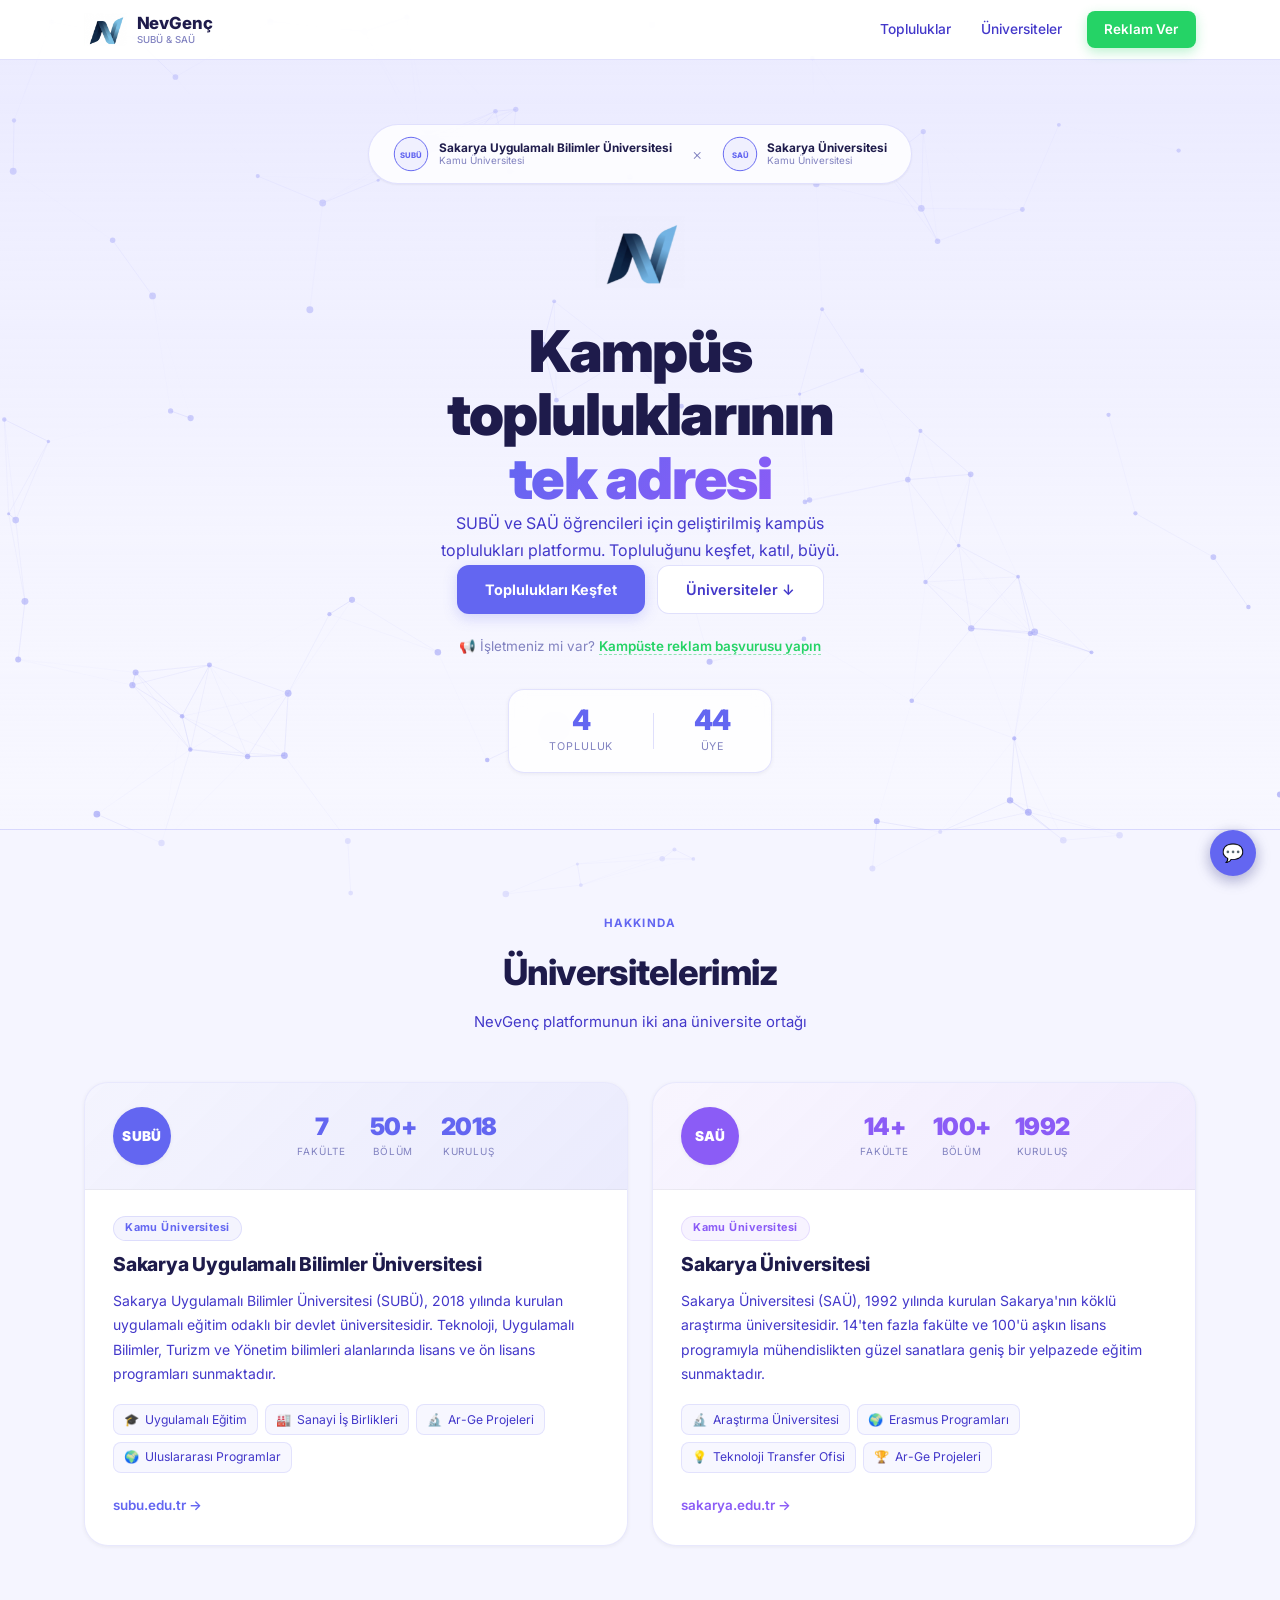
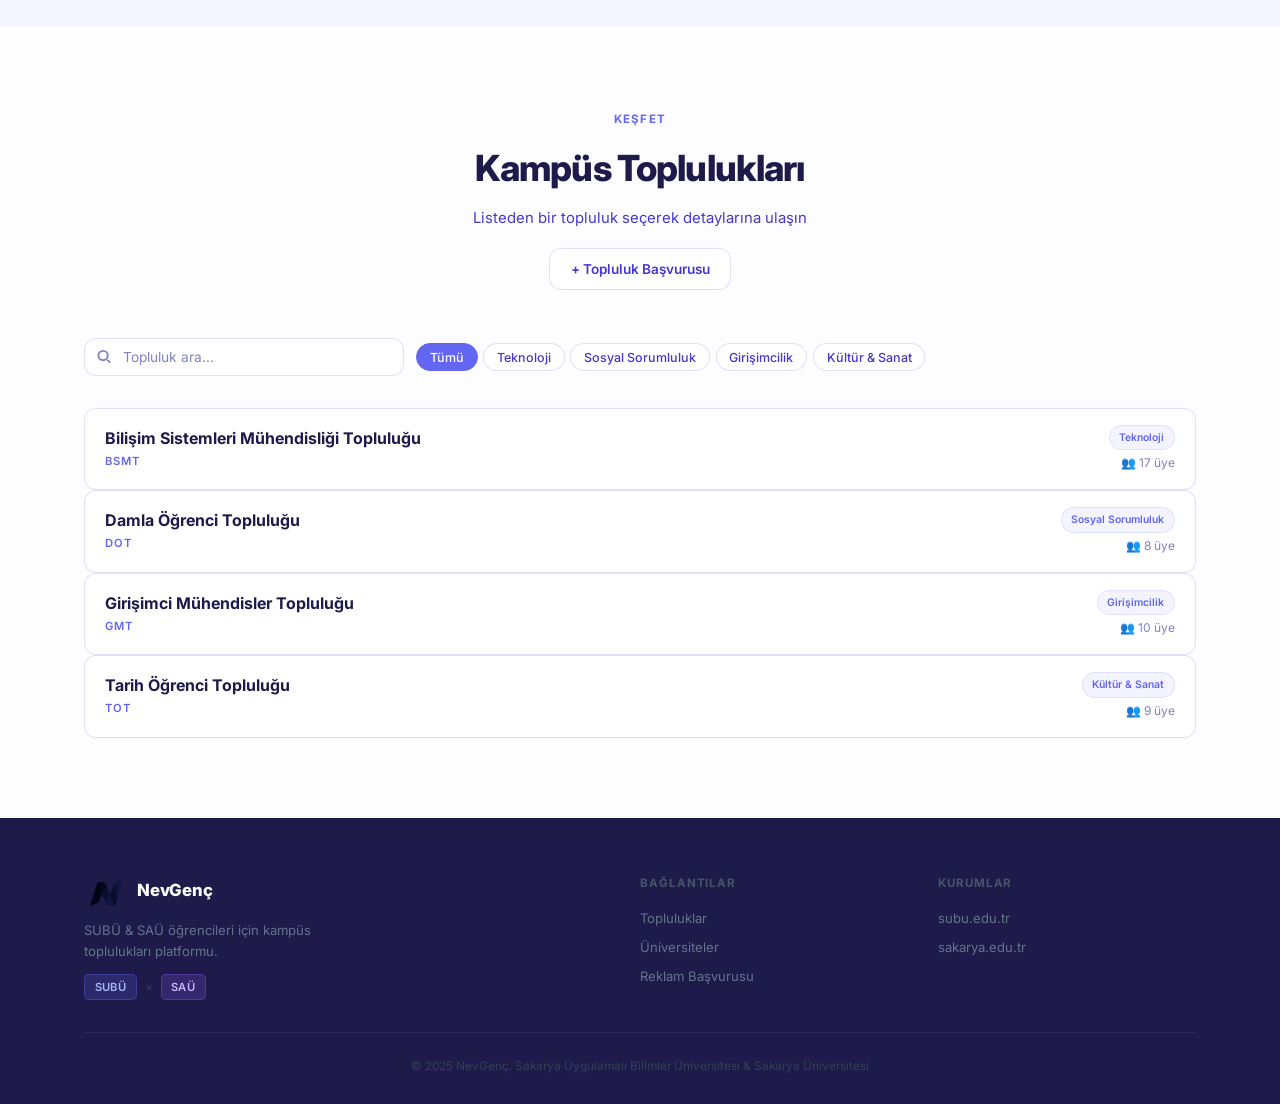
==== commit 7e526ec2: "Add files via upload" ====
--- a/index.html
+++ b/index.html
@@ -1,400 +1,400 @@
-<!DOCTYPE html>
-<html lang="tr">
-<head>
-  <meta charset="UTF-8" />
-  <meta name="viewport" content="width=device-width, initial-scale=1.0" />
-  <title>NevGenç — SUBÜ & SAÜ Kampüs Platformu</title>
-  <meta name="description" content="NevGenç — SUBÜ ve SAÜ öğrencileri için topluluk, etkinlik ve indirim platformu." />
-  <meta name="robots" content="index, follow" />
-  <link rel="canonical" href="https://nevgenc.com/" />
-  <meta property="og:title" content="NevGenç — Kampüs Topluluklarının Tek Adresi" />
-  <meta property="og:description" content="SUBÜ ve SAÜ öğrencileri için topluluklar, etkinlikler ve belediye fırsatları." />
-  <meta property="og:image" content="https://nevgenc.com/logomuz.png" />
-  <meta property="og:type" content="website" />
-  <meta name="twitter:card" content="summary_large_image" />
-  <meta name="twitter:title" content="NevGenç — Kampüs Platformu" />
-  <meta name="twitter:image" content="https://nevgenc.com/logomuz.png" />
-  <link rel="icon" type="image/png" href="favicon.png" />
-  <link rel="preconnect" href="https://fonts.googleapis.com" />
-  <link rel="preconnect" href="https://fonts.gstatic.com" crossorigin />
-  <link rel="preload" href="https://fonts.googleapis.com/css2?family=Inter:wght@400;600;700;800&display=swap"
-        as="style" onload="this.rel='stylesheet'" />
-  <noscript>
-    <link href="https://fonts.googleapis.com/css2?family=Inter:wght@400;600;700;800&display=swap" rel="stylesheet" />
-  </noscript>
-  <link rel="stylesheet" href="style.css" />
-  <script>(function(){var t=localStorage.getItem('ng-theme')||'geometric';if(t==='default'||t==='dark-red'||t==='starry')t='geometric';document.documentElement.setAttribute('data-theme',t);}());</script>
-</head>
-<body>
-<canvas id="themeCanvas"></canvas>
-
-<!-- NAV -->
-<nav class="navbar">
-  <div class="nav-container">
-    <div class="nav-brand">
-      <img src="logomuz.png" alt="NevGenç" class="brand-logo-img" />
-      <div class="brand-texts">
-        <span class="brand-text">NevGenç</span>
-        <span class="brand-sub">SUBÜ & SAÜ</span>
-      </div>
-    </div>
-    <div class="nav-links">
-      <a href="#topluluklar" class="nav-link">Topluluklar</a>
-      <a href="#universite" class="nav-link">Üniversiteler</a>
-      <a href="https://wa.me/905538832657?text=Merhaba%2C%20i%C5%9Fletmem%20i%C3%A7in%20NevGen%C3%A7%27te%20reklam%20ba%C5%9Fvurusu%20yapmak%20istiyorum." class="nav-btn wa" target="_blank" rel="noopener">Reklam Ver</a>
-    </div>
-    <button class="nav-hamburger" id="hamburger" onclick="toggleMenu()">
-      <span></span><span></span><span></span>
-    </button>
-  </div>
-  <div class="nav-mobile" id="navMobile">
-    <a href="#topluluklar" onclick="toggleMenu()">Topluluklar</a>
-    <a href="#universite" onclick="toggleMenu()">Üniversiteler</a>
-    <a href="https://wa.me/905538832657?text=Merhaba%2C%20i%C5%9Fletmem%20i%C3%A7in%20NevGen%C3%A7%27te%20reklam%20ba%C5%9Fvurusu%20yapmak%20istiyorum." class="nav-btn wa" target="_blank" rel="noopener">Reklam Ver</a>
-  </div>
-</nav>
-
-<!-- HERO -->
-<section class="hero-new">
-  <div class="hero-inner">
-    <div class="partner-bar">
-      <div class="partner-item">
-        <div class="partner-logo">
-          <svg viewBox="0 0 56 56" fill="none">
-            <circle cx="28" cy="28" r="26" fill="rgba(0,82,165,0.08)" stroke="#0052A5" stroke-width="1.5"/>
-            <text x="50%" y="55%" text-anchor="middle" dominant-baseline="middle" fill="#0052A5" font-size="12" font-weight="800" font-family="Inter">SUBÜ</text>
-          </svg>
-        </div>
-        <div class="partner-info">
-          <span class="partner-name">Sakarya Uygulamalı Bilimler Üniversitesi</span>
-          <span class="partner-type">Kamu Üniversitesi</span>
-        </div>
-      </div>
-      <div class="partner-x">×</div>
-      <div class="partner-item">
-        <div class="partner-logo">
-          <svg viewBox="0 0 56 56" fill="none">
-            <circle cx="28" cy="28" r="26" fill="rgba(0,102,51,0.08)" stroke="#006633" stroke-width="1.5"/>
-            <text x="50%" y="55%" text-anchor="middle" dominant-baseline="middle" fill="#006633" font-size="12" font-weight="800" font-family="Inter">SAÜ</text>
-          </svg>
-        </div>
-        <div class="partner-info">
-          <span class="partner-name">Sakarya Üniversitesi</span>
-          <span class="partner-type">Kamu Üniversitesi</span>
-        </div>
-      </div>
-    </div>
-
-    <div class="hero-content-new">
-      <img src="logomuz.png" alt="NevGenç" class="brand-logo-img hero" />
-      <h1 class="hero-title-new">
-        Kampüs<br>
-        topluluklarının<br>
-        <span class="gradient-text-new">tek adresi</span>
-      </h1>
-      <p class="hero-desc-new">
-        SUBÜ ve SAÜ öğrencileri için geliştirilmiş kampüs toplulukları platformu.
-        Topluluğunu keşfet, katıl, büyü.
-      </p>
-      <div class="hero-ctas">
-        <a href="#topluluklar" class="cta-primary">Toplulukları Keşfet</a>
-        <a href="#universite" class="cta-secondary">Üniversiteler ↓</a>
-      </div>
-      <p class="hero-biz">
-        📢 İşletmeniz mi var? <a href="https://wa.me/905538832657?text=Merhaba%2C%20i%C5%9Fletmem%20i%C3%A7in%20NevGen%C3%A7%27te%20reklam%20ba%C5%9Fvurusu%20yapmak%20istiyorum." target="_blank" rel="noopener">Kampüste reklam başvurusu yapın</a>
-      </p>
-    </div>
-
-    <div class="hero-stats-new" id="heroStats">
-      <div class="hstat">
-        <span class="hstat-n" id="statCommunities">—</span>
-        <span class="hstat-l">Topluluk</span>
-      </div>
-      <div class="hstat-div"></div>
-      <div class="hstat">
-        <span class="hstat-n" id="statMembers">—</span>
-        <span class="hstat-l">Üye</span>
-      </div>
-    </div>
-  </div>
-</section>
-
-<!-- ÜNİVERSİTELER -->
-<section class="section about-section" id="universite">
-  <div class="container">
-    <div class="section-head">
-      <p class="section-label">Hakkında</p>
-      <h2 class="section-title-main">Üniversitelerimiz</h2>
-      <p class="section-sub">NevGenç platformunun iki ana üniversite ortağı</p>
-    </div>
-
-    <div class="about-grid">
-      <!-- SUBÜ -->
-      <div class="about-card2 subu-card2">
-        <div class="acard-header blue-header">
-          <div class="acard-circle blue-circle">SUBÜ</div>
-          <div class="acard-nums">
-            <div class="astat2">
-              <span class="as2-v">7</span>
-              <span class="as2-k">Fakülte</span>
-            </div>
-            <div class="astat2">
-              <span class="as2-v">50+</span>
-              <span class="as2-k">Bölüm</span>
-            </div>
-            <div class="astat2">
-              <span class="as2-v">2018</span>
-              <span class="as2-k">Kuruluş</span>
-            </div>
-          </div>
-        </div>
-        <div class="acard-body">
-          <span class="about-tag blue-tag">Kamu Üniversitesi</span>
-          <h3 class="about-heading">Sakarya Uygulamalı Bilimler Üniversitesi</h3>
-          <p class="about-text">
-            Sakarya Uygulamalı Bilimler Üniversitesi (SUBÜ), 2018 yılında kurulan uygulamalı
-            eğitim odaklı bir devlet üniversitesidir. Teknoloji, Uygulamalı Bilimler, Turizm
-            ve Yönetim bilimleri alanlarında lisans ve ön lisans programları sunmaktadır.
-          </p>
-          <div class="about-features">
-            <div class="afeat"><span>🎓</span><span>Uygulamalı Eğitim</span></div>
-            <div class="afeat"><span>🏭</span><span>Sanayi İş Birlikleri</span></div>
-            <div class="afeat"><span>🔬</span><span>Ar-Ge Projeleri</span></div>
-            <div class="afeat"><span>🌍</span><span>Uluslararası Programlar</span></div>
-          </div>
-          <a href="https://www.subu.edu.tr" target="_blank" rel="noopener" class="about-link blue-link">subu.edu.tr →</a>
-        </div>
-      </div>
-
-      <!-- SAÜ -->
-      <div class="about-card2 sau-card2">
-        <div class="acard-header green-header">
-          <div class="acard-circle green-circle">SAÜ</div>
-          <div class="acard-nums">
-            <div class="astat2">
-              <span class="as2-v green-v">14+</span>
-              <span class="as2-k">Fakülte</span>
-            </div>
-            <div class="astat2">
-              <span class="as2-v green-v">100+</span>
-              <span class="as2-k">Bölüm</span>
-            </div>
-            <div class="astat2">
-              <span class="as2-v green-v">1992</span>
-              <span class="as2-k">Kuruluş</span>
-            </div>
-          </div>
-        </div>
-        <div class="acard-body">
-          <span class="about-tag green-tag">Kamu Üniversitesi</span>
-          <h3 class="about-heading">Sakarya Üniversitesi</h3>
-          <p class="about-text">
-            Sakarya Üniversitesi (SAÜ), 1992 yılında kurulan Sakarya'nın köklü araştırma
-            üniversitesidir. 14'ten fazla fakülte ve 100'ü aşkın lisans programıyla
-            mühendislikten güzel sanatlara geniş bir yelpazede eğitim sunmaktadır.
-          </p>
-          <div class="about-features">
-            <div class="afeat"><span>🔬</span><span>Araştırma Üniversitesi</span></div>
-            <div class="afeat"><span>🌍</span><span>Erasmus Programları</span></div>
-            <div class="afeat"><span>💡</span><span>Teknoloji Transfer Ofisi</span></div>
-            <div class="afeat"><span>🏆</span><span>Ar-Ge Projeleri</span></div>
-          </div>
-          <a href="https://www.sakarya.edu.tr" target="_blank" rel="noopener" class="about-link green-link">sakarya.edu.tr →</a>
-        </div>
-      </div>
-    </div>
-  </div>
-</section>
-
-<!-- TOPLULUKLAR -->
-<section class="section communities-section-new" id="topluluklar">
-  <div class="container">
-    <div class="section-head">
-      <p class="section-label">Keşfet</p>
-      <h2 class="section-title-main">Kampüs Toplulukları</h2>
-      <p class="section-sub">Listeden bir topluluk seçerek detaylarına ulaşın</p>
-      <a href="https://wa.me/905538832657?text=Merhaba%2C%20NevGen%C3%A7%20%C3%BCzerinden%20topluluk%20ba%C5%9Fvurusu%20yapmak%20istiyorum." class="cta-apply" target="_blank" rel="noopener">+ Topluluk Başvurusu</a>
-    </div>
-
-    <div class="filter-bar">
-      <div class="search-wrap">
-        <svg class="si" viewBox="0 0 16 16" fill="none" stroke="currentColor" stroke-width="2">
-          <circle cx="6.5" cy="6.5" r="5"/><path d="M11 11l3 3"/>
-        </svg>
-        <input type="text" id="searchInput" placeholder="Topluluk ara…" class="search-input-new" />
-      </div>
-      <div class="filter-tabs-new" id="filterTabs">
-        <button class="ftab active" data-cat="all">Tümü</button>
-      </div>
-    </div>
-
-    <div class="communities-grid-new list-view" id="communitiesGrid">
-      <div class="loading-state"><div class="spinner"></div><p>Topluluklar yükleniyor…</p></div>
-    </div>
-  </div>
-</section>
-
-<!-- FOOTER -->
-<footer class="footer-new">
-  <div class="container">
-    <div class="footer-top">
-      <div class="footer-brand-col">
-        <div class="footer-brand">
-          <img src="logomuz.png" alt="NevGenç" class="brand-logo-img" />
-          <span class="brand-text footer-brand-text">NevGenç</span>
-        </div>
-        <p>SUBÜ & SAÜ öğrencileri için kampüs toplulukları platformu.</p>
-        <div class="footer-partners">
-          <span class="fp-tag">SUBÜ</span>
-          <span class="fp-x">×</span>
-          <span class="fp-tag green">SAÜ</span>
-        </div>
-      </div>
-      <div class="footer-links-col">
-        <h4>Bağlantılar</h4>
-        <a href="#topluluklar">Topluluklar</a>
-        <a href="#universite">Üniversiteler</a>
-        <a href="https://wa.me/905538832657?text=Merhaba%2C%20i%C5%9Fletmem%20i%C3%A7in%20NevGen%C3%A7%27te%20reklam%20ba%C5%9Fvurusu%20yapmak%20istiyorum." target="_blank" rel="noopener">Reklam Başvurusu</a>
-      </div>
-      <div class="footer-links-col">
-        <h4>Kurumlar</h4>
-        <a href="https://www.subu.edu.tr" target="_blank">subu.edu.tr</a>
-        <a href="https://www.sakarya.edu.tr" target="_blank">sakarya.edu.tr</a>
-      </div>
-    </div>
-    <div class="footer-bottom">
-      <span>© 2025 NevGenç. Sakarya Uygulamalı Bilimler Üniversitesi & Sakarya Üniversitesi</span>
-    </div>
-  </div>
-</footer>
-
-<!-- İLETİŞİM -->
-<div class="contact-fab" id="contactFab">
-  <button class="contact-fab-btn" onclick="toggleContactPanel()" aria-label="Bizimle İletişime Geçin">
-    <span>💬</span>
-  </button>
-  <div class="contact-panel" id="contactPanel">
-    <p class="contact-panel-title">Bizimle İletişime Geçin</p>
-    <p class="contact-panel-note">Soruların, önerilerin ve iş birliği için bize ulaşın.</p>
-    <a class="contact-item wa" href="https://wa.me/905538832657" target="_blank" rel="noopener">
-      <span>📱</span>
-      <span>0553 883 26 57</span>
-    </a>
-    <a class="contact-item" href="mailto:nevgenc54@gmail.com">
-      <span>📧</span>
-      <span>nevgenc54@gmail.com</span>
-    </a>
-    <a class="contact-btn wa" href="https://wa.me/905538832657?text=Merhaba%2C%20NevGen%C3%A7%20hakk%C4%B1nda%20bilgi%20almak%20istiyorum." target="_blank" rel="noopener">
-      💬 WhatsApp'tan Ulaş
-    </a>
-    <a class="contact-btn" href="mailto:nevgenc54@gmail.com?subject=NevGenç%20ile%20İletişim">
-      ✉️ E-posta Gönder
-    </a>
-  </div>
-</div>
-
-<script src="data.js"></script>
-<script>
-let allCommunities = [];
-let activeCategory = 'all';
-
-function escHtml(str) {
-  return String(str ?? '')
-    .replace(/&/g, '&amp;')
-    .replace(/</g, '&lt;')
-    .replace(/>/g, '&gt;')
-    .replace(/"/g, '&quot;')
-    .replace(/'/g, '&#39;');
-}
-
-function loadStats() {
-  const totalMembers = COMMUNITIES.reduce((s, c) => s + (c.member_count || 0), 0);
-  document.getElementById('statCommunities').textContent = COMMUNITIES.length;
-  document.getElementById('statMembers').textContent = totalMembers > 999 ? (totalMembers/1000).toFixed(1)+'K' : totalMembers;
-}
-
-function loadCommunities() {
-  const sorted = [...COMMUNITIES].sort((a, b) => (a.name || '').localeCompare(b.name || '', 'tr'));
-  allCommunities = sorted;
-  buildCategoryTabs(sorted);
-  renderCommunities(sorted);
-}
-
-function buildCategoryTabs(communities) {
-  const cats = ['all', ...new Set(communities.map(c => c.category).filter(Boolean))];
-  const tabs = document.getElementById('filterTabs');
-  tabs.innerHTML = cats.map(cat => `
-    <button class="ftab ${cat==='all'?'active':''}" data-cat="${escHtml(cat)}" onclick="filterByCategory('${escHtml(cat)}')">
-      ${cat==='all' ? 'Tümü' : escHtml(cat)}
-    </button>
-  `).join('');
-}
-
-function filterByCategory(cat) {
-  activeCategory = cat;
-  document.querySelectorAll('.ftab').forEach(t => t.classList.toggle('active', t.dataset.cat === cat));
-  const q = document.getElementById('searchInput').value.toLowerCase();
-  applyFilter(cat, q);
-}
-
-document.getElementById('searchInput').addEventListener('input', e => applyFilter(activeCategory, e.target.value.toLowerCase()));
-
-function applyFilter(cat, q) {
-  const filtered = allCommunities.filter(c => {
-    const matchCat = cat === 'all' || c.category === cat;
-    const matchQ = !q || c.name.toLowerCase().includes(q) || (c.description||'').toLowerCase().includes(q);
-    return matchCat && matchQ;
-  });
-  renderCommunities(filtered);
-}
-
-function renderCommunities(list) {
-  const grid = document.getElementById('communitiesGrid');
-  if (!list.length) {
-    grid.innerHTML = '<div class="empty-state"><p>Uygun topluluk bulunamadı.</p></div>';
-    return;
-  }
-  grid.innerHTML = list.map(c => communityCard(c)).join('');
-}
-
-function communityCard(c) {
-  const safeName = escHtml(c.name || '');
-  const safeAbbr = escHtml(c.abbreviation || '');
-  const cat = escHtml(c.category || 'Genel');
-  const memberCount = c.member_count || 0;
-  const slug = safeAbbr ? `?slug=${safeAbbr}` : `?id=${c.id}`;
-  return `
-    <div class="com-list-item">
-      <a href="community.html${slug}" class="com-list-link">
-        <div class="com-list-main">
-          <span class="com-list-name">${safeName}</span>
-          <span class="com-list-abbr">${safeAbbr}</span>
-        </div>
-        <div class="com-list-meta">
-          <span class="com-list-cat">${cat}</span>
-          <span class="com-list-members">👥 ${memberCount} üye</span>
-        </div>
-      </a>
-    </div>
-  `;
-}
-
-document.addEventListener('error', e => {
-  if (e.target.tagName === 'IMG' && e.target.closest('.com-logo-new')) {
-    e.target.style.display = 'none';
-    const span = e.target.nextElementSibling;
-    if (span) span.style.display = '';
-  }
-}, true);
-
-loadStats();
-loadCommunities();
-
-function toggleMenu() {
-  document.getElementById('navMobile').classList.toggle('open');
-}
-</script>
-
-<script src="themes.js"></script>
-</body>
-</html>
+<!DOCTYPE html>
+<html lang="tr">
+<head>
+  <meta charset="UTF-8" />
+  <meta name="viewport" content="width=device-width, initial-scale=1.0" />
+  <title>NevGenç — SUBÜ & SAÜ Kampüs Platformu</title>
+  <meta name="description" content="NevGenç — SUBÜ ve SAÜ öğrencileri için topluluk, etkinlik ve indirim platformu." />
+  <meta name="robots" content="index, follow" />
+  <link rel="canonical" href="https://nevgenc.com/" />
+  <meta property="og:title" content="NevGenç — Kampüs Topluluklarının Tek Adresi" />
+  <meta property="og:description" content="SUBÜ ve SAÜ öğrencileri için topluluklar, etkinlikler ve belediye fırsatları." />
+  <meta property="og:image" content="https://nevgenc.com/logomuz.png" />
+  <meta property="og:type" content="website" />
+  <meta name="twitter:card" content="summary_large_image" />
+  <meta name="twitter:title" content="NevGenç — Kampüs Platformu" />
+  <meta name="twitter:image" content="https://nevgenc.com/logomuz.png" />
+  <link rel="icon" type="image/png" href="favicon.png" />
+  <link rel="preconnect" href="https://fonts.googleapis.com" />
+  <link rel="preconnect" href="https://fonts.gstatic.com" crossorigin />
+  <link rel="preload" href="https://fonts.googleapis.com/css2?family=Inter:wght@400;600;700;800&display=swap"
+        as="style" onload="this.rel='stylesheet'" />
+  <noscript>
+    <link href="https://fonts.googleapis.com/css2?family=Inter:wght@400;600;700;800&display=swap" rel="stylesheet" />
+  </noscript>
+  <link rel="stylesheet" href="style.css" />
+  <script>(function(){var t=localStorage.getItem('ng-theme')||'geometric';if(t==='default'||t==='dark-red'||t==='starry')t='geometric';document.documentElement.setAttribute('data-theme',t);}());</script>
+</head>
+<body>
+<canvas id="themeCanvas"></canvas>
+
+<!-- NAV -->
+<nav class="navbar">
+  <div class="nav-container">
+    <div class="nav-brand">
+      <img src="logomuz.png" alt="NevGenç" class="brand-logo-img" />
+      <div class="brand-texts">
+        <span class="brand-text">NevGenç</span>
+        <span class="brand-sub">SUBÜ & SAÜ</span>
+      </div>
+    </div>
+    <div class="nav-links">
+      <a href="#topluluklar" class="nav-link">Topluluklar</a>
+      <a href="#universite" class="nav-link">Üniversiteler</a>
+      <a href="https://wa.me/905538832657?text=Merhaba%2C%20i%C5%9Fletmem%20i%C3%A7in%20NevGen%C3%A7%27te%20reklam%20ba%C5%9Fvurusu%20yapmak%20istiyorum." class="nav-btn wa" target="_blank" rel="noopener">Reklam Ver</a>
+    </div>
+    <button class="nav-hamburger" id="hamburger" onclick="toggleMenu()">
+      <span></span><span></span><span></span>
+    </button>
+  </div>
+  <div class="nav-mobile" id="navMobile">
+    <a href="#topluluklar" onclick="toggleMenu()">Topluluklar</a>
+    <a href="#universite" onclick="toggleMenu()">Üniversiteler</a>
+    <a href="https://wa.me/905538832657?text=Merhaba%2C%20i%C5%9Fletmem%20i%C3%A7in%20NevGen%C3%A7%27te%20reklam%20ba%C5%9Fvurusu%20yapmak%20istiyorum." class="nav-btn wa" target="_blank" rel="noopener">Reklam Ver</a>
+  </div>
+</nav>
+
+<!-- HERO -->
+<section class="hero-new">
+  <div class="hero-inner">
+    <div class="partner-bar">
+      <div class="partner-item">
+        <div class="partner-logo">
+          <svg viewBox="0 0 56 56" fill="none">
+            <circle cx="28" cy="28" r="26" fill="rgba(0,82,165,0.08)" stroke="#0052A5" stroke-width="1.5"/>
+            <text x="50%" y="55%" text-anchor="middle" dominant-baseline="middle" fill="#0052A5" font-size="12" font-weight="800" font-family="Inter">SUBÜ</text>
+          </svg>
+        </div>
+        <div class="partner-info">
+          <span class="partner-name">Sakarya Uygulamalı Bilimler Üniversitesi</span>
+          <span class="partner-type">Kamu Üniversitesi</span>
+        </div>
+      </div>
+      <div class="partner-x">×</div>
+      <div class="partner-item">
+        <div class="partner-logo">
+          <svg viewBox="0 0 56 56" fill="none">
+            <circle cx="28" cy="28" r="26" fill="rgba(0,102,51,0.08)" stroke="#006633" stroke-width="1.5"/>
+            <text x="50%" y="55%" text-anchor="middle" dominant-baseline="middle" fill="#006633" font-size="12" font-weight="800" font-family="Inter">SAÜ</text>
+          </svg>
+        </div>
+        <div class="partner-info">
+          <span class="partner-name">Sakarya Üniversitesi</span>
+          <span class="partner-type">Kamu Üniversitesi</span>
+        </div>
+      </div>
+    </div>
+
+    <div class="hero-content-new">
+      <img src="logomuz.png" alt="NevGenç" class="brand-logo-img hero" />
+      <h1 class="hero-title-new">
+        Kampüs<br>
+        topluluklarının<br>
+        <span class="gradient-text-new">tek adresi</span>
+      </h1>
+      <p class="hero-desc-new">
+        SUBÜ ve SAÜ öğrencileri için geliştirilmiş kampüs toplulukları platformu.
+        Topluluğunu keşfet, katıl, büyü.
+      </p>
+      <div class="hero-ctas">
+        <a href="#topluluklar" class="cta-primary">Toplulukları Keşfet</a>
+        <a href="#universite" class="cta-secondary">Üniversiteler ↓</a>
+      </div>
+      <p class="hero-biz">
+        📢 İşletmeniz mi var? <a href="https://wa.me/905538832657?text=Merhaba%2C%20i%C5%9Fletmem%20i%C3%A7in%20NevGen%C3%A7%27te%20reklam%20ba%C5%9Fvurusu%20yapmak%20istiyorum." target="_blank" rel="noopener">Kampüste reklam başvurusu yapın</a>
+      </p>
+    </div>
+
+    <div class="hero-stats-new" id="heroStats">
+      <div class="hstat">
+        <span class="hstat-n" id="statCommunities">—</span>
+        <span class="hstat-l">Topluluk</span>
+      </div>
+      <div class="hstat-div"></div>
+      <div class="hstat">
+        <span class="hstat-n" id="statMembers">—</span>
+        <span class="hstat-l">Üye</span>
+      </div>
+    </div>
+  </div>
+</section>
+
+<!-- ÜNİVERSİTELER -->
+<section class="section about-section" id="universite">
+  <div class="container">
+    <div class="section-head">
+      <p class="section-label">Hakkında</p>
+      <h2 class="section-title-main">Üniversitelerimiz</h2>
+      <p class="section-sub">NevGenç platformunun iki ana üniversite ortağı</p>
+    </div>
+
+    <div class="about-grid">
+      <!-- SUBÜ -->
+      <div class="about-card2 subu-card2">
+        <div class="acard-header blue-header">
+          <div class="acard-circle blue-circle">SUBÜ</div>
+          <div class="acard-nums">
+            <div class="astat2">
+              <span class="as2-v">7</span>
+              <span class="as2-k">Fakülte</span>
+            </div>
+            <div class="astat2">
+              <span class="as2-v">50+</span>
+              <span class="as2-k">Bölüm</span>
+            </div>
+            <div class="astat2">
+              <span class="as2-v">2018</span>
+              <span class="as2-k">Kuruluş</span>
+            </div>
+          </div>
+        </div>
+        <div class="acard-body">
+          <span class="about-tag blue-tag">Kamu Üniversitesi</span>
+          <h3 class="about-heading">Sakarya Uygulamalı Bilimler Üniversitesi</h3>
+          <p class="about-text">
+            Sakarya Uygulamalı Bilimler Üniversitesi (SUBÜ), 2018 yılında kurulan uygulamalı
+            eğitim odaklı bir devlet üniversitesidir. Teknoloji, Uygulamalı Bilimler, Turizm
+            ve Yönetim bilimleri alanlarında lisans ve ön lisans programları sunmaktadır.
+          </p>
+          <div class="about-features">
+            <div class="afeat"><span>🎓</span><span>Uygulamalı Eğitim</span></div>
+            <div class="afeat"><span>🏭</span><span>Sanayi İş Birlikleri</span></div>
+            <div class="afeat"><span>🔬</span><span>Ar-Ge Projeleri</span></div>
+            <div class="afeat"><span>🌍</span><span>Uluslararası Programlar</span></div>
+          </div>
+          <a href="https://www.subu.edu.tr" target="_blank" rel="noopener" class="about-link blue-link">subu.edu.tr →</a>
+        </div>
+      </div>
+
+      <!-- SAÜ -->
+      <div class="about-card2 sau-card2">
+        <div class="acard-header green-header">
+          <div class="acard-circle green-circle">SAÜ</div>
+          <div class="acard-nums">
+            <div class="astat2">
+              <span class="as2-v green-v">14+</span>
+              <span class="as2-k">Fakülte</span>
+            </div>
+            <div class="astat2">
+              <span class="as2-v green-v">100+</span>
+              <span class="as2-k">Bölüm</span>
+            </div>
+            <div class="astat2">
+              <span class="as2-v green-v">1992</span>
+              <span class="as2-k">Kuruluş</span>
+            </div>
+          </div>
+        </div>
+        <div class="acard-body">
+          <span class="about-tag green-tag">Kamu Üniversitesi</span>
+          <h3 class="about-heading">Sakarya Üniversitesi</h3>
+          <p class="about-text">
+            Sakarya Üniversitesi (SAÜ), 1992 yılında kurulan Sakarya'nın köklü araştırma
+            üniversitesidir. 14'ten fazla fakülte ve 100'ü aşkın lisans programıyla
+            mühendislikten güzel sanatlara geniş bir yelpazede eğitim sunmaktadır.
+          </p>
+          <div class="about-features">
+            <div class="afeat"><span>🔬</span><span>Araştırma Üniversitesi</span></div>
+            <div class="afeat"><span>🌍</span><span>Erasmus Programları</span></div>
+            <div class="afeat"><span>💡</span><span>Teknoloji Transfer Ofisi</span></div>
+            <div class="afeat"><span>🏆</span><span>Ar-Ge Projeleri</span></div>
+          </div>
+          <a href="https://www.sakarya.edu.tr" target="_blank" rel="noopener" class="about-link green-link">sakarya.edu.tr →</a>
+        </div>
+      </div>
+    </div>
+  </div>
+</section>
+
+<!-- TOPLULUKLAR -->
+<section class="section communities-section-new" id="topluluklar">
+  <div class="container">
+    <div class="section-head">
+      <p class="section-label">Keşfet</p>
+      <h2 class="section-title-main">Kampüs Toplulukları</h2>
+      <p class="section-sub">Listeden bir topluluk seçerek detaylarına ulaşın</p>
+      <a href="https://wa.me/905538832657?text=Merhaba%2C%20NevGen%C3%A7%20%C3%BCzerinden%20topluluk%20ba%C5%9Fvurusu%20yapmak%20istiyorum." class="cta-apply" target="_blank" rel="noopener">+ Topluluk Başvurusu</a>
+    </div>
+
+    <div class="filter-bar">
+      <div class="search-wrap">
+        <svg class="si" viewBox="0 0 16 16" fill="none" stroke="currentColor" stroke-width="2">
+          <circle cx="6.5" cy="6.5" r="5"/><path d="M11 11l3 3"/>
+        </svg>
+        <input type="text" id="searchInput" placeholder="Topluluk ara…" class="search-input-new" />
+      </div>
+      <div class="filter-tabs-new" id="filterTabs">
+        <button class="ftab active" data-cat="all">Tümü</button>
+      </div>
+    </div>
+
+    <div class="communities-grid-new list-view" id="communitiesGrid">
+      <div class="loading-state"><div class="spinner"></div><p>Topluluklar yükleniyor…</p></div>
+    </div>
+  </div>
+</section>
+
+<!-- FOOTER -->
+<footer class="footer-new">
+  <div class="container">
+    <div class="footer-top">
+      <div class="footer-brand-col">
+        <div class="footer-brand">
+          <img src="logomuz.png" alt="NevGenç" class="brand-logo-img" />
+          <span class="brand-text footer-brand-text">NevGenç</span>
+        </div>
+        <p>SUBÜ & SAÜ öğrencileri için kampüs toplulukları platformu.</p>
+        <div class="footer-partners">
+          <span class="fp-tag">SUBÜ</span>
+          <span class="fp-x">×</span>
+          <span class="fp-tag green">SAÜ</span>
+        </div>
+      </div>
+      <div class="footer-links-col">
+        <h4>Bağlantılar</h4>
+        <a href="#topluluklar">Topluluklar</a>
+        <a href="#universite">Üniversiteler</a>
+        <a href="https://wa.me/905538832657?text=Merhaba%2C%20i%C5%9Fletmem%20i%C3%A7in%20NevGen%C3%A7%27te%20reklam%20ba%C5%9Fvurusu%20yapmak%20istiyorum." target="_blank" rel="noopener">Reklam Başvurusu</a>
+      </div>
+      <div class="footer-links-col">
+        <h4>Kurumlar</h4>
+        <a href="https://www.subu.edu.tr" target="_blank">subu.edu.tr</a>
+        <a href="https://www.sakarya.edu.tr" target="_blank">sakarya.edu.tr</a>
+      </div>
+    </div>
+    <div class="footer-bottom">
+      <span>© 2025 NevGenç. Sakarya Uygulamalı Bilimler Üniversitesi & Sakarya Üniversitesi</span>
+    </div>
+  </div>
+</footer>
+
+<!-- İLETİŞİM -->
+<div class="contact-fab" id="contactFab">
+  <button class="contact-fab-btn" onclick="toggleContactPanel()" aria-label="Bizimle İletişime Geçin">
+    <span>💬</span>
+  </button>
+  <div class="contact-panel" id="contactPanel">
+    <p class="contact-panel-title">Bizimle İletişime Geçin</p>
+    <p class="contact-panel-note">Soruların, önerilerin ve iş birliği için bize ulaşın.</p>
+    <a class="contact-item wa" href="https://wa.me/905538832657" target="_blank" rel="noopener">
+      <span>📱</span>
+      <span>0553 883 26 57</span>
+    </a>
+    <a class="contact-item" href="mailto:nevgenc54@gmail.com">
+      <span>📧</span>
+      <span>nevgenc54@gmail.com</span>
+    </a>
+    <a class="contact-btn wa" href="https://wa.me/905538832657?text=Merhaba%2C%20NevGen%C3%A7%20hakk%C4%B1nda%20bilgi%20almak%20istiyorum." target="_blank" rel="noopener">
+      💬 WhatsApp'tan Ulaş
+    </a>
+    <a class="contact-btn" href="mailto:nevgenc54@gmail.com?subject=NevGenç%20ile%20İletişim">
+      ✉️ E-posta Gönder
+    </a>
+  </div>
+</div>
+
+<script src="data.js"></script>
+<script>
+let allCommunities = [];
+let activeCategory = 'all';
+
+function escHtml(str) {
+  return String(str ?? '')
+    .replace(/&/g, '&amp;')
+    .replace(/</g, '&lt;')
+    .replace(/>/g, '&gt;')
+    .replace(/"/g, '&quot;')
+    .replace(/'/g, '&#39;');
+}
+
+function loadStats() {
+  const totalMembers = COMMUNITIES.reduce((s, c) => s + (c.member_count || 0), 0);
+  document.getElementById('statCommunities').textContent = COMMUNITIES.length;
+  document.getElementById('statMembers').textContent = totalMembers > 999 ? (totalMembers/1000).toFixed(1)+'K' : totalMembers;
+}
+
+function loadCommunities() {
+  const sorted = [...COMMUNITIES].sort((a, b) => (a.name || '').localeCompare(b.name || '', 'tr'));
+  allCommunities = sorted;
+  buildCategoryTabs(sorted);
+  renderCommunities(sorted);
+}
+
+function buildCategoryTabs(communities) {
+  const cats = ['all', ...new Set(communities.map(c => c.category).filter(Boolean))];
+  const tabs = document.getElementById('filterTabs');
+  tabs.innerHTML = cats.map(cat => `
+    <button class="ftab ${cat==='all'?'active':''}" data-cat="${escHtml(cat)}" onclick="filterByCategory('${escHtml(cat)}')">
+      ${cat==='all' ? 'Tümü' : escHtml(cat)}
+    </button>
+  `).join('');
+}
+
+function filterByCategory(cat) {
+  activeCategory = cat;
+  document.querySelectorAll('.ftab').forEach(t => t.classList.toggle('active', t.dataset.cat === cat));
+  const q = document.getElementById('searchInput').value.toLowerCase();
+  applyFilter(cat, q);
+}
+
+document.getElementById('searchInput').addEventListener('input', e => applyFilter(activeCategory, e.target.value.toLowerCase()));
+
+function applyFilter(cat, q) {
+  const filtered = allCommunities.filter(c => {
+    const matchCat = cat === 'all' || c.category === cat;
+    const matchQ = !q || c.name.toLowerCase().includes(q) || (c.description||'').toLowerCase().includes(q);
+    return matchCat && matchQ;
+  });
+  renderCommunities(filtered);
+}
+
+function renderCommunities(list) {
+  const grid = document.getElementById('communitiesGrid');
+  if (!list.length) {
+    grid.innerHTML = '<div class="empty-state"><p>Uygun topluluk bulunamadı.</p></div>';
+    return;
+  }
+  grid.innerHTML = list.map(c => communityCard(c)).join('');
+}
+
+function communityCard(c) {
+  const safeName = escHtml(c.name || '');
+  const safeAbbr = escHtml(c.abbreviation || '');
+  const cat = escHtml(c.category || 'Genel');
+  const memberCount = c.member_count || 0;
+  const slug = safeAbbr ? `?slug=${safeAbbr}` : `?id=${c.id}`;
+  return `
+    <div class="com-list-item">
+      <a href="community.html${slug}" class="com-list-link">
+        <div class="com-list-main">
+          <span class="com-list-name">${safeName}</span>
+          <span class="com-list-abbr">${safeAbbr}</span>
+        </div>
+        <div class="com-list-meta">
+          <span class="com-list-cat">${cat}</span>
+          <span class="com-list-members">👥 ${memberCount} üye</span>
+        </div>
+      </a>
+    </div>
+  `;
+}
+
+document.addEventListener('error', e => {
+  if (e.target.tagName === 'IMG' && e.target.closest('.com-logo-new')) {
+    e.target.style.display = 'none';
+    const span = e.target.nextElementSibling;
+    if (span) span.style.display = '';
+  }
+}, true);
+
+loadStats();
+loadCommunities();
+
+function toggleMenu() {
+  document.getElementById('navMobile').classList.toggle('open');
+}
+</script>
+
+<script src="themes.js"></script>
+</body>
+</html>
--- a/style.css
+++ b/style.css
@@ -1,1400 +1,1400 @@
-/* ═══════════════════════════════════════════════
-   RESET & VARIABLES
-═══════════════════════════════════════════════ */
-*, *::before, *::after { box-sizing: border-box; margin: 0; padding: 0; }
-
-:root {
-  /* Brand */
-  --blue:       #0052A5;
-  --blue-50:    #EFF6FF;
-  --blue-100:   #DBEAFE;
-  --blue-600:   #1D4ED8;
-  --sau:        #006633;
-  --sau-50:     #F0FDF4;
-  --sau-100:    #DCFCE7;
-
-  /* Legacy aliases (admin/community pages) */
-  --subu:       #0052A5;
-  --subu-pale:  #EFF6FF;
-
-  /* Neutrals */
-  --white:    #FFFFFF;
-  --bg:       #F8FAFC;
-  --border:   #E2E8F0;
-  --border-2: #F1F5F9;
-
-  /* Text */
-  --ink:   #0F172A;
-  --ink-2: #475569;
-  --ink-3: #94A3B8;
-
-  /* Semantic */
-  --success: #059669;
-  --error:   #DC2626;
-  --warning: #D97706;
-
-  /* Shape */
-  --r-sm: 8px;
-  --r:    12px;
-  --r-lg: 16px;
-  --r-xl: 24px;
-
-  /* Shadow */
-  --sh-xs: 0 1px 2px rgba(0,0,0,0.05);
-  --sh-sm: 0 1px 4px rgba(0,0,0,0.06);
-  --sh:    0 2px 8px rgba(0,0,0,0.06), 0 1px 3px rgba(0,0,0,0.04);
-  --sh-md: 0 4px 16px rgba(0,0,0,0.07), 0 2px 6px rgba(0,0,0,0.04);
-  --sh-lg: 0 10px 32px rgba(0,0,0,0.09), 0 4px 12px rgba(0,0,0,0.04);
-  --sh-blue: 0 4px 14px rgba(0,82,165,0.25);
-
-  /* Layout */
-  --nav-h: 60px;
-}
-
-html { scroll-behavior: smooth; }
-
-body {
-  font-family: 'Inter', -apple-system, BlinkMacSystemFont, sans-serif;
-  background: var(--white);
-  color: var(--ink);
-  line-height: 1.65;
-  font-size: 15px;
-  -webkit-font-smoothing: antialiased;
-}
-
-a { color: inherit; text-decoration: none; }
-
-.container {
-  max-width: 1160px;
-  margin: 0 auto;
-  padding: 0 1.5rem;
-}
-
-/* ═══════════════════════════════════════════════
-   NAVBAR
-═══════════════════════════════════════════════ */
-.navbar {
-  position: sticky;
-  top: 0;
-  z-index: 200;
-  height: var(--nav-h);
-  background: rgba(255,255,255,0.92);
-  backdrop-filter: blur(20px);
-  -webkit-backdrop-filter: blur(20px);
-  border-bottom: 1px solid var(--border);
-}
-
-.nav-container {
-  max-width: 1160px;
-  margin: 0 auto;
-  padding: 0 1.5rem;
-  height: 100%;
-  display: flex;
-  align-items: center;
-  justify-content: space-between;
-}
-
-.nav-brand { display: flex; align-items: center; gap: 10px; }
-
-.brand-icon {
-  width: 34px; height: 34px;
-  background: var(--blue);
-  border-radius: 9px;
-  display: flex; align-items: center; justify-content: center;
-  font-weight: 800; font-size: 15px; color: #fff; flex-shrink: 0;
-  letter-spacing: -0.5px;
-}
-.brand-icon.small  { width: 28px; height: 28px; font-size: 12px; border-radius: 7px; }
-.brand-icon.large  { width: 52px; height: 52px; font-size: 20px; border-radius: 13px; }
-
-.brand-logo-img { height: 34px; width: auto; flex-shrink: 0; object-fit: contain; mix-blend-mode: multiply; }
-.brand-logo-img.large { height: 52px; }
-.brand-logo-img.hero  { height: 72px; margin-bottom: 1.5rem; }
-
-.brand-texts { display: flex; flex-direction: column; line-height: 1.2; }
-.brand-text  { font-size: 1.05rem; font-weight: 800; color: var(--ink); letter-spacing: -0.01em; }
-.brand-sub   { font-size: 0.6rem; color: var(--ink-3); font-weight: 500; margin-top: 1px; }
-
-.nav-links { display: flex; align-items: center; gap: 2px; }
-
-.nav-link {
-  padding: 0.42rem 0.9rem;
-  color: var(--ink-2); font-size: 0.86rem; font-weight: 500;
-  border-radius: var(--r-sm);
-  transition: background 0.15s, color 0.15s;
-}
-.nav-link:hover { background: var(--bg); color: var(--ink); }
-
-.nav-btn {
-  background: var(--blue); color: #fff;
-  border: none; padding: 0.46rem 1.1rem;
-  border-radius: var(--r-sm); font-size: 0.84rem; font-weight: 600;
-  cursor: pointer; transition: background 0.15s, transform 0.1s;
-  margin-left: 0.5rem; font-family: inherit;
-}
-.nav-btn:hover { background: var(--blue-600); transform: translateY(-1px); }
-.nav-btn.wa { background: #25D366; box-shadow: 0 4px 12px rgba(37, 211, 102, 0.3); }
-.nav-btn.wa:hover { background: #1fb457; }
-.nav-btn.danger { background: var(--error); }
-.nav-btn.danger:hover { background: #b91c1c; }
-
-.nav-hamburger {
-  display: none;
-  flex-direction: column; justify-content: center; align-items: center; gap: 4px;
-  width: 36px; height: 36px;
-  background: none; border: 1px solid var(--border);
-  border-radius: var(--r-sm); cursor: pointer;
-}
-.nav-hamburger span {
-  display: block; width: 16px; height: 1.5px;
-  background: var(--ink-2); border-radius: 2px;
-}
-
-.nav-mobile {
-  display: none; flex-direction: column;
-  padding: 0.5rem 1.5rem 1rem;
-  border-top: 1px solid var(--border);
-  background: var(--white);
-}
-.nav-mobile.open { display: flex; }
-.nav-mobile a {
-  padding: 0.7rem 0; color: var(--ink-2); font-size: 0.9rem; font-weight: 500;
-  border-bottom: 1px solid var(--border-2); transition: color 0.15s;
-}
-.nav-mobile a:last-child { border-bottom: none; }
-.nav-mobile a:hover { color: var(--blue); }
-
-@media (max-width: 720px) {
-  .nav-links { display: none; }
-  .nav-hamburger { display: flex; }
-}
-
-/* ═══════════════════════════════════════════════
-   HERO
-═══════════════════════════════════════════════ */
-.hero-new {
-  background: linear-gradient(180deg, #EEF2FF 0%, #F5F7FF 35%, #FFFFFF 75%);
-  border-bottom: 1px solid var(--border);
-  padding: 4rem 1.5rem 3.5rem;
-  text-align: center;
-}
-
-.hero-inner {
-  max-width: 640px;
-  margin: 0 auto;
-  display: flex;
-  flex-direction: column;
-  align-items: center;
-  gap: 2rem;
-}
-
-/* Partner Bar */
-.partner-bar {
-  display: inline-flex; align-items: center;
-  gap: 1.25rem; flex-wrap: wrap; justify-content: center;
-  padding: 0.7rem 1.5rem;
-  background: var(--white);
-  border: 1px solid var(--border);
-  border-radius: 50px;
-  box-shadow: var(--sh-xs);
-}
-
-.partner-item { display: flex; align-items: center; gap: 0.6rem; }
-.partner-logo { width: 36px; height: 36px; flex-shrink: 0; }
-.partner-logo svg { width: 100%; height: 100%; }
-.partner-info { display: flex; flex-direction: column; text-align: left; line-height: 1.2; }
-.partner-name { font-size: 0.74rem; font-weight: 700; color: var(--ink); }
-.partner-type { font-size: 0.62rem; color: var(--ink-3); }
-.partner-x { font-size: 1rem; color: var(--ink-3); font-weight: 300; }
-
-/* Hero Content */
-.hero-content-new { }
-
-.hero-title-new {
-  font-size: clamp(2.2rem, 5.5vw, 3.6rem);
-  font-weight: 900;
-  line-height: 1.1;
-  color: var(--ink);
-  letter-spacing: -0.03em;
-}
-
-.gradient-text-new {
-  background: linear-gradient(135deg, var(--blue) 0%, #3B82F6 100%);
-  -webkit-background-clip: text;
-  -webkit-text-fill-color: transparent;
-  background-clip: text;
-}
-
-.hero-desc-new {
-  color: var(--ink-2);
-  font-size: 1rem;
-  line-height: 1.7;
-  max-width: 420px;
-  margin: 0 auto;
-}
-
-.hero-ctas {
-  display: flex; gap: 0.75rem;
-  justify-content: center; flex-wrap: wrap;
-}
-
-.cta-primary {
-  padding: 0.75rem 1.75rem;
-  background: var(--blue); color: #fff;
-  border-radius: var(--r); font-weight: 700; font-size: 0.9rem;
-  box-shadow: var(--sh-blue);
-  transition: background 0.15s, transform 0.1s;
-  display: inline-flex; align-items: center; gap: 0.4rem;
-  border: none; cursor: pointer; font-family: inherit;
-}
-.cta-primary:hover { background: var(--blue-600); transform: translateY(-1px); }
-
-.cta-secondary {
-  padding: 0.75rem 1.75rem;
-  background: var(--white); border: 1.5px solid var(--border);
-  color: var(--ink-2); border-radius: var(--r); font-weight: 600; font-size: 0.9rem;
-  transition: border-color 0.15s, background 0.15s, color 0.15s;
-  display: inline-flex; align-items: center; gap: 0.4rem;
-}
-.cta-secondary:hover { border-color: var(--blue); color: var(--blue); background: var(--blue-50); }
-
-/* Apply button in communities */
-.cta-apply {
-  display: inline-flex; align-items: center; gap: 0.35rem;
-  margin-top: 1.1rem;
-  padding: 0.55rem 1.3rem;
-  background: var(--white); border: 1.5px solid var(--border);
-  color: var(--ink-2); border-radius: var(--r); font-weight: 600; font-size: 0.85rem;
-  cursor: pointer; font-family: inherit;
-  text-decoration: none;
-  transition: border-color 0.15s, color 0.15s, background 0.15s;
-}
-.cta-apply:hover { border-color: var(--blue); color: var(--blue); background: var(--blue-50); }
-
-/* Hero — işletmeler için reklam başvurusu */
-.hero-biz {
-  margin-top: 1.3rem;
-  font-size: 0.84rem;
-  color: var(--ink-3);
-}
-.hero-biz a {
-  color: #25D366;
-  font-weight: 600;
-  text-decoration: none;
-  border-bottom: 1px dashed rgba(37, 211, 102, 0.5);
-  transition: border-color 0.15s, color 0.15s;
-}
-.hero-biz a:hover { border-bottom-color: #25D366; }
-
-/* Hero Stats */
-.hero-stats-new {
-  display: inline-flex; align-items: center; gap: 2.5rem;
-  padding: 1rem 2.5rem;
-  background: var(--white);
-  border: 1px solid var(--border);
-  border-radius: var(--r-lg);
-  box-shadow: var(--sh-sm);
-}
-.hstat { text-align: center; }
-.hstat-n { display: block; font-size: 1.75rem; font-weight: 900; color: var(--blue); letter-spacing: -0.03em; line-height: 1; }
-.hstat-l { font-size: 0.67rem; color: var(--ink-3); text-transform: uppercase; letter-spacing: 0.08em; margin-top: 4px; display: block; }
-.hstat-div { width: 1px; height: 36px; background: var(--border); }
-
-/* ═══════════════════════════════════════════════
-   SECTION COMMONS
-═══════════════════════════════════════════════ */
-.section { padding: 5rem 0; }
-.about-section { background: var(--bg); }
-.communities-section-new { background: var(--white); }
-
-.section-head { text-align: center; margin-bottom: 3rem; }
-
-.section-label {
-  display: inline-block;
-  font-size: 0.72rem; font-weight: 700;
-  color: var(--blue); text-transform: uppercase; letter-spacing: 0.1em;
-  margin-bottom: 0.6rem;
-}
-
-.section-title-main {
-  font-size: clamp(1.6rem, 3.5vw, 2.25rem);
-  font-weight: 800; color: var(--ink);
-  letter-spacing: -0.02em; margin-bottom: 0.5rem;
-}
-
-.section-sub { color: var(--ink-2); font-size: 0.93rem; }
-
-/* ═══════════════════════════════════════════════
-   UNIVERSITY CARDS — NEW SIDE-BY-SIDE GRID
-═══════════════════════════════════════════════ */
-.about-grid {
-  display: grid;
-  grid-template-columns: 1fr 1fr;
-  gap: 1.5rem;
-}
-
-@media (max-width: 900px) {
-  .about-grid { grid-template-columns: 1fr; }
-}
-
-.about-card2 {
-  background: var(--white);
-  border: 1px solid var(--border);
-  border-radius: var(--r-xl);
-  overflow: hidden;
-  box-shadow: var(--sh-sm);
-  transition: transform 0.2s ease, box-shadow 0.2s ease, border-color 0.2s;
-}
-.about-card2:hover {
-  transform: translateY(-3px);
-  box-shadow: var(--sh-lg);
-}
-.subu-card2:hover { border-color: var(--blue); }
-.sau-card2:hover  { border-color: var(--sau); }
-
-.acard-header {
-  padding: 1.5rem 1.75rem;
-  display: flex;
-  align-items: center;
-  gap: 1.5rem;
-  border-bottom: 1px solid rgba(0,0,0,0.05);
-}
-.blue-header  { background: linear-gradient(135deg, #EFF6FF 0%, #DBEAFE 100%); }
-.green-header { background: linear-gradient(135deg, #F0FDF4 0%, #DCFCE7 100%); }
-
-.acard-circle {
-  width: 58px; height: 58px;
-  border-radius: 50%;
-  display: flex; align-items: center; justify-content: center;
-  font-size: 0.85rem; font-weight: 900;
-  flex-shrink: 0; letter-spacing: 0.02em;
-  box-shadow: var(--sh-sm);
-}
-.blue-circle  { background: var(--blue); color: #fff; }
-.green-circle { background: var(--sau); color: #fff; }
-
-.acard-nums { display: flex; gap: 1.5rem; flex: 1; justify-content: center; }
-.astat2 { text-align: center; }
-.as2-v { display: block; font-size: 1.5rem; font-weight: 900; color: var(--blue); line-height: 1.1; letter-spacing: -0.02em; }
-.as2-v.green-v { color: var(--sau); }
-.as2-k { display: block; font-size: 0.62rem; color: var(--ink-3); text-transform: uppercase; letter-spacing: 0.08em; margin-top: 3px; }
-
-.acard-body { padding: 1.5rem 1.75rem 1.75rem; }
-
-.about-tag {
-  display: inline-block; padding: 0.18rem 0.7rem;
-  border-radius: 50px; font-size: 0.68rem; font-weight: 700;
-  letter-spacing: 0.04em; margin-bottom: 0.65rem;
-}
-.blue-tag  { background: var(--blue-50);  border: 1px solid var(--blue-100); color: var(--blue); }
-.green-tag { background: var(--sau-50);   border: 1px solid var(--sau-100);  color: var(--sau); }
-
-.about-heading { font-size: 1.2rem; font-weight: 800; color: var(--ink); margin-bottom: 0.75rem; letter-spacing: -0.01em; line-height: 1.3; }
-.about-text { color: var(--ink-2); font-size: 0.875rem; line-height: 1.75; margin-bottom: 1.1rem; }
-
-.about-features {
-  display: flex; flex-wrap: wrap; gap: 0.4rem; margin-bottom: 1.25rem;
-}
-.afeat {
-  display: flex; align-items: center; gap: 0.35rem;
-  padding: 0.28rem 0.65rem;
-  background: var(--bg); border: 1px solid var(--border);
-  border-radius: var(--r-sm); font-size: 0.76rem; color: var(--ink-2);
-}
-
-.about-link {
-  display: inline-flex; align-items: center; gap: 0.2rem;
-  font-size: 0.84rem; font-weight: 600;
-  transition: opacity 0.15s;
-}
-.about-link:hover { opacity: 0.7; }
-.blue-link  { color: var(--blue); }
-.green-link { color: var(--sau); }
-
-/* Legacy about-card styles (kept for any remaining usage) */
-.about-card { display: none; }
-
-/* ═══════════════════════════════════════════════
-   COMMUNITIES
-═══════════════════════════════════════════════ */
-.filter-bar {
-  display: flex; align-items: center; gap: 0.75rem; flex-wrap: wrap;
-  margin-bottom: 2rem;
-}
-
-.search-wrap {
-  position: relative; flex: 1; min-width: 180px; max-width: 320px;
-}
-.si {
-  position: absolute; left: 0.8rem; top: 50%; transform: translateY(-50%);
-  width: 15px; height: 15px; color: var(--ink-3); pointer-events: none;
-}
-.search-input-new {
-  width: 100%; padding: 0.6rem 0.85rem 0.6rem 2.4rem;
-  background: var(--white); border: 1.5px solid var(--border);
-  border-radius: var(--r); color: var(--ink); font-size: 0.86rem;
-  outline: none; font-family: inherit;
-  transition: border-color 0.15s, box-shadow 0.15s;
-}
-.search-input-new:focus { border-color: var(--blue); box-shadow: 0 0 0 3px rgba(0,82,165,0.1); }
-.search-input-new::placeholder { color: var(--ink-3); }
-
-.filter-tabs-new { display: flex; gap: 0.35rem; flex-wrap: wrap; }
-.ftab {
-  padding: 0.35rem 0.8rem; border-radius: 50px;
-  border: 1.5px solid var(--border); background: var(--white);
-  color: var(--ink-2); font-size: 0.78rem; font-weight: 500;
-  cursor: pointer; font-family: inherit;
-  transition: all 0.15s;
-}
-.ftab:hover { border-color: var(--blue); color: var(--blue); background: var(--blue-50); }
-.ftab.active { background: var(--blue); border-color: var(--blue); color: #fff; }
-
-/* Community Grid (kept for backward compat) */
-.communities-grid-new {
-  display: grid;
-  grid-template-columns: repeat(auto-fill, minmax(260px, 1fr));
-  gap: 1rem;
-}
-
-.com-card-new {
-  background: var(--white);
-  border: 1px solid var(--border);
-  border-radius: var(--r-lg);
-  overflow: hidden;
-  display: flex; flex-direction: column;
-  box-shadow: var(--sh-xs);
-  transition: transform 0.2s, box-shadow 0.2s, border-color 0.2s;
-}
-.com-card-new:hover {
-  transform: translateY(-3px);
-  box-shadow: var(--sh-lg);
-  border-color: var(--blue-100);
-}
-
-.com-logo-link {
-  position: relative; display: block;
-  height: 140px; overflow: hidden; cursor: pointer;
-  background: linear-gradient(160deg, var(--blue-50) 0%, #e8f4fd 100%);
-}
-.com-logo-new {
-  width: 100%; height: 100%;
-  display: flex; align-items: center; justify-content: center;
-  transition: transform 0.3s ease;
-}
-.com-logo-new img { max-width: 65%; max-height: 65%; object-fit: contain; }
-.cf { font-size: 2.8rem; font-weight: 900; color: var(--blue); opacity: 0.5; }
-.com-logo-link:hover .com-logo-new { transform: scale(1.05); }
-
-.com-logo-overlay {
-  position: absolute; inset: 0;
-  background: rgba(0,82,165,0.8);
-  display: flex; align-items: center; justify-content: center;
-  opacity: 0; transition: opacity 0.2s;
-}
-.com-logo-overlay span { color: #fff; font-weight: 700; font-size: 0.85rem; letter-spacing: 0.02em; }
-.com-logo-link:hover .com-logo-overlay { opacity: 1; }
-
-.com-card-body { padding: 1.1rem; display: flex; flex-direction: column; flex: 1; gap: 0.5rem; }
-
-.com-card-top { display: flex; flex-direction: column; gap: 0.3rem; }
-.com-card-name { font-size: 0.95rem; font-weight: 700; color: var(--ink); line-height: 1.3; }
-.com-cat-badge {
-  display: inline-block; align-self: flex-start;
-  background: var(--blue-50); border: 1px solid var(--blue-100);
-  color: var(--blue); padding: 0.1rem 0.5rem;
-  border-radius: 5px; font-size: 0.67rem; font-weight: 600;
-}
-
-.com-card-desc { font-size: 0.8rem; color: var(--ink-2); line-height: 1.55; flex: 1; }
-
-.com-card-footer {
-  display: flex; justify-content: space-between; align-items: center;
-  padding-top: 0.55rem; border-top: 1px solid var(--border-2);
-  font-size: 0.75rem; color: var(--ink-3);
-}
-
-.com-detail-btn {
-  display: block; margin-top: 0.45rem;
-  padding: 0.5rem 1rem; text-align: center;
-  background: var(--bg); border: 1px solid var(--border);
-  color: var(--ink-2); border-radius: var(--r-sm);
-  font-size: 0.79rem; font-weight: 600;
-  transition: background 0.15s, border-color 0.15s, color 0.15s;
-}
-.com-detail-btn:hover { background: var(--blue); color: #fff; border-color: var(--blue); }
-
-/* ─── COMMUNITY LIST VIEW (New Minimal Style) ─── */
-.communities-grid-new.list-view {
-  grid-template-columns: 1fr;
-  gap: 0;
-}
-
-.com-list-item {
-  border: 1px solid var(--border);
-  border-radius: var(--r);
-  background: var(--white);
-  transition: background 0.15s, border-color 0.15s, box-shadow 0.15s;
-  overflow: hidden;
-}
-.com-list-item:first-child { border-top-left-radius: var(--r); border-top-right-radius: var(--r); }
-.com-list-item:last-child { border-bottom-left-radius: var(--r); border-bottom-right-radius: var(--r); }
-.com-list-item:hover {
-  background: var(--blue-50);
-  border-color: var(--blue-100);
-  box-shadow: var(--sh-sm);
-}
-
-.com-list-link {
-  display: flex; align-items: center; justify-content: space-between;
-  padding: 1rem 1.25rem;
-  gap: 1.5rem;
-  text-decoration: none;
-  color: inherit;
-}
-
-.com-list-main { display: flex; flex-direction: column; gap: 0.2rem; min-width: 0; flex: 1; }
-.com-list-name { font-size: 1rem; font-weight: 700; color: var(--ink); line-height: 1.3; }
-.com-list-abbr { font-size: 0.7rem; font-weight: 600; color: var(--blue); text-transform: uppercase; letter-spacing: 0.08em; }
-
-.com-list-meta { display: flex; flex-direction: column; gap: 0.2rem; align-items: flex-end; text-align: right; flex-shrink: 0; }
-.com-list-cat {
-  display: inline-flex; align-items: center; padding: 0.2rem 0.6rem;
-  background: var(--blue-50); border: 1px solid var(--blue-100);
-  color: var(--blue); border-radius: 50px; font-size: 0.65rem; font-weight: 600;
-  white-space: nowrap;
-}
-.com-list-members { font-size: 0.75rem; color: var(--ink-3); white-space: nowrap; }
-
-/* List view responsive */
-@media (max-width: 600px) {
-  .com-list-link { flex-direction: column; align-items: flex-start; gap: 0.5rem; }
-  .com-list-meta { align-items: flex-start; width: 100%; flex-direction: row; flex-wrap: wrap; justify-content: space-between; }
-}
-
-/* ═══════════════════════════════════════════════
-   FOOTER
-═══════════════════════════════════════════════ */
-.footer-new {
-  background: #0F172A;
-  padding: 3.5rem 0 1.75rem;
-  color: #94A3B8;
-}
-
-.footer-top {
-  display: grid; grid-template-columns: 2fr 1fr 1fr;
-  gap: 2.5rem; padding-bottom: 2rem;
-  border-bottom: 1px solid rgba(255,255,255,0.06);
-  margin-bottom: 1.5rem;
-}
-.footer-brand-col { display: flex; flex-direction: column; gap: 0.75rem; }
-.footer-brand { display: flex; align-items: center; gap: 0.65rem; }
-.footer-brand-text,
-.footer-brand .brand-text { font-size: 1.05rem; font-weight: 800; color: var(--white) !important; }
-.footer-brand-col p { font-size: 0.82rem; color: #64748B; line-height: 1.6; max-width: 240px; }
-.footer-partners { display: flex; align-items: center; gap: 0.5rem; }
-
-.fp-tag {
-  background: rgba(0,82,165,0.2); border: 1px solid rgba(0,82,165,0.35);
-  color: #93C5FD; padding: 0.18rem 0.6rem; border-radius: 5px;
-  font-size: 0.7rem; font-weight: 600; letter-spacing: 0.03em;
-}
-.fp-tag.green {
-  background: rgba(0,102,51,0.2); border-color: rgba(0,102,51,0.35);
-  color: #86EFAC;
-}
-.fp-x { color: #334155; font-size: 0.75rem; }
-
-.footer-links-col { display: flex; flex-direction: column; gap: 0.45rem; }
-.footer-links-col h4 {
-  font-size: 0.72rem; font-weight: 700; color: #475569;
-  text-transform: uppercase; letter-spacing: 0.08em; margin-bottom: 0.5rem;
-}
-.footer-links-col a { font-size: 0.82rem; color: #64748B; transition: color 0.15s; }
-.footer-links-col a:hover { color: var(--white); }
-
-.footer-bottom { font-size: 0.74rem; color: #334155; text-align: center; }
-
-/* ═══════════════════════════════════════════════
-   MOBILE RESPONSIVE FIXES
-═══════════════════════════════════════════════ */
-
-/* ─── NAVBAR ─── */
-@media (max-width: 720px) {
-  .nav-btn { padding: 0.5rem 1rem; font-size: 0.85rem; }
-  .nav-btn.wa { display: none; } /* hide duplicate WA, use FAB */
-}
-
-/* ─── HERO SECTION ─── */
-@media (max-width: 560px) {
-  .hero-new {
-    padding: 3rem 1rem 2.5rem;
-  }
-
-  .hero-inner {
-    gap: 1.5rem;
-  }
-
-  /* Partner Bar - stack on mobile */
-  .partner-bar {
-    flex-direction: column;
-    gap: 0.75rem;
-    padding: 1rem;
-    border-radius: var(--r-lg);
-  }
-  .partner-item { width: 100%; justify-content: center; }
-  .partner-x { display: none; } /* hide "×" separator on mobile */
-
-  /* Hero Stats - stack vertically */
-  .hero-stats-new {
-    flex-direction: column;
-    gap: 1rem;
-    padding: 1rem 1.5rem;
-    border-radius: var(--r-lg);
-  }
-  .hstat-div {
-    width: 100%;
-    height: 1px;
-  }
-  .hstat-n { font-size: 1.5rem; }
-  .hstat-l { font-size: 0.62rem; }
-
-  /* Hero CTAs - full width buttons */
-  .hero-ctas {
-    flex-direction: column;
-    align-items: stretch;
-  }
-  .cta-primary, .cta-secondary {
-    width: 100%;
-    justify-content: center;
-  }
-}
-
-@media (max-width: 400px) {
-  .hero-title-new { font-size: 2rem; }
-  .hero-desc-new { font-size: 0.9rem; }
-}
-
-/* ─── COMMUNITIES SECTION ─── */
-@media (max-width: 600px) {
-  .filter-bar {
-    flex-direction: column;
-    align-items: stretch;
-    gap: 0.75rem;
-  }
-  .search-wrap {
-    min-width: 100%;
-    max-width: 100%;
-  }
-  .filter-tabs-new {
-    justify-content: center;
-    gap: 0.4rem;
-  }
-  .ftab {
-    padding: 0.5rem 1rem;
-    font-size: 0.8rem;
-    min-height: 44px; /* touch target */
-    display: flex;
-    align-items: center;
-  }
-
-  /* Community Grid - smaller cards on mobile */
-  .communities-grid-new {
-    grid-template-columns: repeat(auto-fill, minmax(280px, 1fr));
-    gap: 0.85rem;
-  }
-}
-
-@media (max-width: 420px) {
-  .communities-grid-new {
-    grid-template-columns: 1fr; /* single column on very small screens */
-  }
-  .com-logo-link { height: 120px; }
-  .com-card-body { padding: 1rem; }
-  .com-card-name { font-size: 0.9rem; }
-  .com-card-desc { font-size: 0.78rem; }
-}
-
-/* ─── FOOTER ─── */
-@media (max-width: 768px) {
-  .footer-top { grid-template-columns: 1fr 1fr; }
-  .footer-brand-col { grid-column: 1/-1; }
-}
-@media (max-width: 480px) {
-  .footer-top { grid-template-columns: 1fr; gap: 1.5rem; }
-  .footer-brand-col { grid-column: auto; }
-  .footer-brand-col p { max-width: 100%; }
-  .footer-partners { flex-wrap: wrap; }
-  .footer-links-col { text-align: center; }
-}
-
-/* ─── CONTACT FAB ─── */
-@media (max-width: 480px) {
-  .contact-fab {
-    bottom: 1rem;
-    right: 1rem;
-  }
-  .contact-fab-btn {
-    width: 48px;
-    height: 48px;
-    font-size: 1.2rem;
-  }
-  .contact-panel {
-    width: calc(100vw - 2rem);
-    max-width: 280px;
-    right: -0.5rem;
-    padding: 0.85rem;
-  }
-  .contact-item, .contact-btn {
-    padding: 0.7rem 0.85rem;
-    font-size: 0.85rem;
-    min-height: 44px;
-  }
-}
-
-/* ─── COMMUNITY DETAIL PAGE ─── */
-@media (max-width: 768px) {
-  .com-hero-banner { padding: 3rem 0 2.5rem; }
-  .com-hero-inner { gap: 1.25rem; }
-  .com-hero-logo { width: 80px; height: 80px; }
-  .com-hero-name { font-size: 1.8rem; }
-  .com-hero-meta { gap: 0.35rem; font-size: 0.78rem; }
-
-  .com-page-body { padding: 2rem 0 3rem; }
-  .com-block { padding: 1.25rem; }
-  .com-gallery { grid-template-columns: repeat(auto-fill, minmax(120px, 1fr)); gap: 0.5rem; }
-  .post-item { flex-direction: column; gap: 0.5rem; }
-  .post-img { width: 100%; height: 140px; }
-}
-
-@media (max-width: 540px) {
-  .com-side-col { grid-template-columns: 1fr; }
-}
-
-@media (max-width: 420px) {
-  .com-hero-banner { padding: 2.5rem 0 2rem; }
-  .com-hero-logo { width: 70px; height: 70px; }
-  .com-hero-name { font-size: 1.5rem; }
-  .com-hero-meta { flex-direction: column; align-items: flex-start; gap: 0.25rem; }
-  .com-hero-meta .dot { display: none; }
-
-  .com-block { padding: 1rem; }
-  .com-gallery { grid-template-columns: repeat(2, 1fr); }
-  .event-side-img { height: 100px; }
-  .event-full-img { height: 100px; }
-  .events-grid-full { grid-template-columns: 1fr; }
-}
-
-/* ─── UNIVERSITY CARDS (already has 900px breakpoint) ─── */
-@media (max-width: 600px) {
-  .acard-header { flex-direction: column; align-items: flex-start; gap: 1rem; padding: 1.25rem; }
-  .acard-nums { justify-content: flex-start; width: 100%; }
-  .acard-body { padding: 1.25rem; }
-  .as2-v { font-size: 1.35rem; }
-  .about-features { gap: 0.35rem; }
-  .afeat { padding: 0.25rem 0.55rem; font-size: 0.72rem; }
-}
-
-/* ─── SECTION COMMON ─── */
-@media (max-width: 600px) {
-  .section { padding: 3.5rem 0; }
-  .section-title-main { font-size: 1.5rem; }
-  .section-sub { font-size: 0.88rem; }
-}
-
-/* ─── ADMIN / AUTH / DASHBOARD ─── */
-@media (max-width: 560px) {
-  .auth-card { padding: 1.5rem; }
-  .dh-left { flex-direction: column; align-items: flex-start; gap: 1rem; }
-  .dh-logo { width: 56px; height: 56px; }
-  .dh-name { font-size: 1.2rem; }
-  .tabs { padding: 0 1rem; }
-  .tab { padding: 0.75rem 0.8rem; font-size: 0.8rem; }
-  .panel-header { flex-direction: column; align-items: flex-start; }
-  .card { padding: 1rem; }
-  .event-row { flex-direction: column; gap: 0.75rem; }
-  .event-row-img { width: 100%; height: 120px; }
-  .table-header, .table-row { grid-template-columns: 1fr; gap: 0.25rem; }
-  .table-header { display: none; }
-  .table-row { padding: 0.75rem; border-left: 3px solid var(--blue); }
-  .member-cell { flex-direction: column; align-items: flex-start; gap: 0.25rem; }
-  .member-avatar { width: 28px; height: 28px; font-size: 0.65rem; }
-  .search-small { width: 100%; }
-}
-
-/* ─── TOUCH TARGETS - ensure 44px minimum ─── */
-@media (max-width: 768px) {
-  .nav-link, .nav-btn, .ftab, .cta-primary, .cta-secondary,
-  .cta-apply, .com-detail-btn, .btn, .tab,
-  .contact-item, .contact-btn, .contact-fab-btn,
-  .filter-tabs-new .ftab {
-    min-height: 44px;
-    display: inline-flex;
-    align-items: center;
-  }
-}
-
-/* ─── LIGHTBOX ─── */
-@media (max-width: 480px) {
-  .lightbox { padding: 1rem; }
-  .lb-close { top: 0.5rem; right: 0.5rem; width: 36px; height: 36px; }
-  .lb-inner img { max-height: 60vh; }
-  .lb-caption { font-size: 0.8rem; }
-}
-
-/* ─── PRINT / REDUCED MOTION ─── */
-@media (prefers-reduced-motion: reduce) {
-  *, *::before, *::after {
-    animation-duration: 0.01ms !important;
-    animation-iteration-count: 1 !important;
-    transition-duration: 0.01ms !important;
-  }
-}
-
-/* ═══════════════════════════════════════════════
-   STATE: LOADING / EMPTY / ERROR
-═══════════════════════════════════════════════ */
-.loading-state, .empty-state, .error-state {
-  grid-column: 1/-1; text-align: center;
-  padding: 4rem 2rem; color: var(--ink-3);
-  display: flex; flex-direction: column; align-items: center; gap: 1rem;
-}
-.spinner {
-  width: 32px; height: 32px;
-  border: 3px solid var(--border); border-top-color: var(--blue);
-  border-radius: 50%; animation: spin 0.75s linear infinite;
-}
-.spinner.large-spin { width: 48px; height: 48px; border-width: 4px; }
-@keyframes spin { to { transform: rotate(360deg); } }
-
-.loading-full {
-  min-height: 60vh; display: flex; flex-direction: column;
-  align-items: center; justify-content: center; gap: 1rem;
-  color: var(--ink-3);
-}
-
-/* ═══════════════════════════════════════════════
-   ADMIN / AUTH
-═══════════════════════════════════════════════ */
-.auth-screen {
-  min-height: 100vh; display: flex;
-  align-items: center; justify-content: center;
-  padding: 2rem 1rem;
-  background: linear-gradient(160deg, var(--blue-50) 0%, var(--bg) 60%);
-}
-.auth-card {
-  background: var(--white); border: 1px solid var(--border);
-  border-radius: var(--r-xl); padding: 2.5rem;
-  width: 100%; max-width: 440px;
-  box-shadow: var(--sh-lg);
-}
-.auth-logo { display: flex; justify-content: center; margin-bottom: 1.5rem; }
-.auth-title { text-align: center; font-size: 1.4rem; font-weight: 800; color: var(--ink); margin-bottom: 0.4rem; }
-.auth-subtitle { text-align: center; color: var(--ink-2); font-size: 0.86rem; margin-bottom: 2rem; line-height: 1.55; }
-.auth-note { text-align: center; color: var(--ink-3); font-size: 0.76rem; margin-top: 1.5rem; line-height: 1.6; }
-
-/* Forms */
-.form-group { margin-bottom: 1rem; }
-.form-label { display: block; font-size: 0.8rem; font-weight: 600; color: var(--ink-2); margin-bottom: 0.35rem; }
-.form-input {
-  width: 100%; padding: 0.68rem 0.9rem;
-  background: var(--white); border: 1.5px solid var(--border);
-  border-radius: var(--r-sm); color: var(--ink); font-size: 0.875rem;
-  outline: none; transition: border-color 0.15s, box-shadow 0.15s; font-family: inherit;
-}
-.form-input:focus { border-color: var(--blue); box-shadow: 0 0 0 3px rgba(0,82,165,0.1); }
-.form-input::placeholder { color: var(--ink-3); }
-.form-input.small { padding: 0.45rem 0.7rem; font-size: 0.82rem; }
-textarea.form-input { resize: vertical; }
-.input-wrapper { position: relative; }
-.toggle-pass {
-  position: absolute; right: 0.75rem; top: 50%; transform: translateY(-50%);
-  background: none; border: none; cursor: pointer; font-size: 1rem; color: var(--ink-3);
-}
-.toggle-pass:hover { color: var(--ink-2); }
-.form-row { display: grid; grid-template-columns: 1fr 1fr; gap: 1rem; }
-@media (max-width: 560px) { .form-row { grid-template-columns: 1fr; } }
-.form-actions {
-  display: flex; justify-content: flex-end; gap: 0.75rem;
-  margin-top: 1.5rem; padding-top: 1.25rem;
-  border-top: 1px solid var(--border-2);
-}
-
-/* Buttons */
-.btn {
-  display: inline-flex; align-items: center; justify-content: center; gap: 0.4rem;
-  padding: 0.65rem 1.4rem; border-radius: var(--r-sm);
-  font-size: 0.875rem; font-weight: 600; cursor: pointer; border: none;
-  transition: all 0.15s; font-family: inherit; text-decoration: none;
-}
-.btn:disabled { opacity: 0.5; cursor: not-allowed; }
-.btn.full-width { width: 100%; }
-.btn-primary { background: var(--blue); color: #fff; box-shadow: var(--sh-blue); }
-.btn-primary:hover:not(:disabled) { background: var(--blue-600); transform: translateY(-1px); }
-.btn-ghost {
-  background: transparent; border: 1.5px solid var(--border);
-  color: var(--ink-2);
-}
-.btn-ghost:hover { border-color: var(--blue); color: var(--blue); background: var(--blue-50); }
-.btn-spinner {
-  width: 14px; height: 14px;
-  border: 2px solid rgba(255,255,255,0.3); border-top-color: #fff;
-  border-radius: 50%; animation: spin 0.75s linear infinite;
-}
-.btn-icon {
-  background: none; border: none; cursor: pointer;
-  padding: 0.35rem 0.45rem; border-radius: var(--r-sm);
-  font-size: 1rem; transition: background 0.15s; opacity: 0.65; flex-shrink: 0;
-}
-.btn-icon:hover { background: var(--bg); opacity: 1; }
-.btn-icon.danger:hover { background: #FEE2E2; }
-
-/* Alerts */
-.alert { padding: 0.7rem 1rem; border-radius: var(--r-sm); font-size: 0.84rem; margin-bottom: 1rem; line-height: 1.5; }
-.alert-error   { background: #FEF2F2; border: 1px solid #FECACA; color: var(--error); }
-.alert-success { background: #F0FDF4; border: 1px solid #BBF7D0; color: var(--success); }
-
-/* Dashboard */
-.dashboard-header {
-  background: var(--white); border-bottom: 1px solid var(--border);
-  padding: 2rem 0;
-  background: linear-gradient(160deg, var(--blue-50) 0%, var(--white) 70%);
-}
-.dh-left { display: flex; align-items: center; gap: 1.25rem; }
-.dh-logo {
-  width: 68px; height: 68px; border-radius: 18px; overflow: hidden;
-  background: var(--white); border: 2px solid var(--border);
-  box-shadow: var(--sh);
-  flex-shrink: 0; display: flex; align-items: center; justify-content: center;
-  font-size: 1.8rem; font-weight: 800; color: var(--blue);
-}
-.dh-logo img { width: 100%; height: 100%; object-fit: cover; }
-.dh-name { font-size: 1.4rem; font-weight: 800; color: var(--ink); margin-bottom: 0.3rem; letter-spacing: -0.02em; }
-.dh-meta { display: flex; align-items: center; gap: 0.5rem; flex-wrap: wrap; font-size: 0.82rem; color: var(--ink-2); }
-.dot { color: var(--border); }
-.dh-badge {
-  background: var(--blue-50); color: var(--blue);
-  padding: 0.15rem 0.5rem; border-radius: 5px; font-size: 0.68rem; font-weight: 600;
-}
-
-.tabs-bar {
-  background: var(--white); border-bottom: 1px solid var(--border);
-  position: sticky; top: var(--nav-h); z-index: 50;
-}
-.tabs { display: flex; overflow-x: auto; }
-.tab {
-  padding: 0.85rem 1.2rem; background: none; border: none;
-  color: var(--ink-2); font-size: 0.85rem; font-weight: 500;
-  cursor: pointer; border-bottom: 2px solid transparent;
-  transition: all 0.15s; white-space: nowrap; font-family: inherit;
-}
-.tab:hover { color: var(--ink); background: var(--bg); }
-.tab.active { color: var(--blue); border-bottom-color: var(--blue); font-weight: 600; }
-
-.panel-header { display: flex; align-items: center; justify-content: space-between; margin-bottom: 1.5rem; flex-wrap: wrap; gap: 1rem; }
-.panel-header h2 { font-size: 1.1rem; font-weight: 700; color: var(--ink); }
-.section-title { font-size: 0.82rem; font-weight: 600; color: var(--ink-2); margin-bottom: 0.75rem; text-transform: uppercase; letter-spacing: 0.05em; }
-
-.card {
-  background: var(--white); border: 1px solid var(--border);
-  border-radius: var(--r); padding: 1.5rem; box-shadow: var(--sh-xs);
-}
-.card-title { font-size: 0.95rem; font-weight: 700; color: var(--ink); margin-bottom: 1.2rem; }
-.empty-card { padding: 3rem 1rem; text-align: center; color: var(--ink-3); font-size: 0.87rem; }
-
-.event-row {
-  display: flex; align-items: flex-start; gap: 1rem;
-  padding: 1rem; background: var(--white);
-  border: 1px solid var(--border); border-radius: var(--r);
-  margin-bottom: 0.65rem; box-shadow: var(--sh-xs);
-  transition: border-color 0.15s, box-shadow 0.15s;
-}
-.event-row:hover { border-color: var(--blue-100); box-shadow: var(--sh); }
-.event-row.past { opacity: 0.6; }
-.event-row-img { width: 76px; height: 56px; object-fit: cover; border-radius: var(--r-sm); flex-shrink: 0; }
-.event-row-img.placeholder { display: flex; align-items: center; justify-content: center; background: var(--bg); font-size: 1.4rem; }
-.event-row-body { flex: 1; min-width: 0; }
-.event-row-title { font-weight: 600; font-size: 0.9rem; color: var(--ink); margin-bottom: 0.25rem; }
-.event-row-meta { display: flex; gap: 0.8rem; font-size: 0.76rem; color: var(--ink-2); margin-bottom: 0.2rem; flex-wrap: wrap; }
-.event-row-desc { font-size: 0.76rem; color: var(--ink-2); line-height: 1.4; }
-.badge-upcoming { display: inline-block; background: #F0FDF4; border: 1px solid #BBF7D0; color: var(--success); padding: 0.1rem 0.45rem; border-radius: 4px; font-size: 0.64rem; font-weight: 600; margin-left: 0.35rem; }
-.badge-past     { display: inline-block; background: var(--bg); color: var(--ink-3); padding: 0.1rem 0.45rem; border-radius: 4px; font-size: 0.64rem; font-weight: 600; margin-left: 0.35rem; }
-
-.members-stats { display: flex; gap: 0.5rem; flex-wrap: wrap; padding-bottom: 1rem; margin-bottom: 1rem; border-bottom: 1px solid var(--border-2); }
-.stat-pill {
-  background: var(--blue-50); border: 1px solid var(--blue-100);
-  padding: 0.3rem 0.75rem; border-radius: 50px;
-  font-size: 0.78rem; color: var(--ink-2);
-}
-.stat-pill strong { color: var(--blue); }
-.search-small { width: 200px; }
-
-.table-header { display: grid; grid-template-columns: 2fr 1.5fr 1fr 1fr; padding: 0.45rem 0.75rem; gap: 1rem; border-bottom: 2px solid var(--border-2); }
-.th { font-size: 0.68rem; font-weight: 700; color: var(--ink-3); text-transform: uppercase; letter-spacing: 0.07em; }
-.table-row { display: grid; grid-template-columns: 2fr 1.5fr 1fr 1fr; padding: 0.7rem 0.75rem; gap: 1rem; align-items: center; border-bottom: 1px solid var(--border-2); transition: background 0.12s; }
-.table-row:hover { background: var(--bg); }
-.member-cell { display: flex; align-items: center; gap: 0.5rem; }
-.member-avatar { width: 30px; height: 30px; border-radius: 50%; overflow: hidden; background: var(--blue); display: flex; align-items: center; justify-content: center; font-size: 0.7rem; font-weight: 700; color: #fff; flex-shrink: 0; }
-.member-avatar img { width: 100%; height: 100%; object-fit: cover; }
-.member-name { font-weight: 600; font-size: 0.85rem; color: var(--ink); }
-.member-dept { font-size: 0.76rem; color: var(--ink-2); }
-.member-xp .xp-badge { background: #FFFBEB; border: 1px solid #FDE68A; color: #B45309; padding: 0.15rem 0.45rem; border-radius: 4px; font-size: 0.7rem; font-weight: 600; }
-.member-date { font-size: 0.76rem; color: var(--ink-3); }
-
-/* ═══════════════════════════════════════════════
-   COMMUNITY DETAIL PAGE
-═══════════════════════════════════════════════ */
-.breadcrumb {
-  display: flex; align-items: center; gap: 0.4rem;
-  font-size: 0.76rem; color: var(--ink-3); margin-bottom: 1.5rem;
-}
-.breadcrumb a { color: var(--ink-2); transition: color 0.15s; }
-.breadcrumb a:hover { color: var(--blue); }
-.breadcrumb span:last-child { color: var(--ink); font-weight: 500; }
-
-.com-hero-banner {
-  background: linear-gradient(160deg, var(--blue-50) 0%, #f0f9ff 50%, var(--white) 100%);
-  border-bottom: 1px solid var(--border);
-  padding: 3.5rem 0 3rem;
-  position: relative;
-}
-.com-hero-bg {
-  position: absolute; inset: 0; pointer-events: none;
-  background-image: linear-gradient(var(--border) 1px, transparent 1px),
-                    linear-gradient(90deg, var(--border) 1px, transparent 1px);
-  background-size: 48px 48px; opacity: 0.3;
-}
-.com-hero-inner { display: flex; align-items: center; gap: 2rem; position: relative; }
-.com-hero-logo {
-  width: 96px; height: 96px; border-radius: 20px; overflow: hidden; flex-shrink: 0;
-  background: var(--white); border: 2px solid var(--border);
-  box-shadow: var(--sh);
-  display: flex; align-items: center; justify-content: center;
-}
-.com-hero-logo img { width: 100%; height: 100%; object-fit: cover; }
-.com-hero-initial { font-size: 2.4rem; font-weight: 900; color: var(--blue); }
-.com-hero-cat {
-  display: inline-block; margin-bottom: 0.4rem;
-  background: var(--blue-50); border: 1px solid var(--blue-100);
-  color: var(--blue); padding: 0.15rem 0.65rem;
-  border-radius: 5px; font-size: 0.71rem; font-weight: 600;
-}
-.com-hero-name { font-size: clamp(1.5rem, 4vw, 2.5rem); font-weight: 900; color: var(--ink); margin-bottom: 0.65rem; letter-spacing: -0.02em; }
-.com-hero-meta { display: flex; align-items: center; gap: 0.5rem; flex-wrap: wrap; font-size: 0.82rem; color: var(--ink-2); }
-.com-hero-meta .dot { color: var(--border); }
-
-@media (max-width: 600px) {
-  .com-hero-inner { flex-direction: column; align-items: flex-start; }
-  .com-hero-logo { width: 76px; height: 76px; }
-}
-
-.com-page-body { padding: 2.5rem 0 5rem; }
-.com-page-layout { display: grid; grid-template-columns: 1fr 290px; gap: 2rem; align-items: start; }
-@media (max-width: 940px) {
-  .com-page-layout { grid-template-columns: 1fr; }
-  .com-side-col { display: grid; grid-template-columns: 1fr 1fr; gap: 1rem; }
-}
-@media (max-width: 540px) { .com-side-col { grid-template-columns: 1fr; } }
-
-.com-block {
-  background: var(--white); border: 1px solid var(--border);
-  border-radius: var(--r); padding: 1.75rem;
-  margin-bottom: 1.25rem; box-shadow: var(--sh-xs);
-}
-.com-block.full-block { grid-column: 1/-1; }
-.com-block-title { font-size: 0.95rem; font-weight: 700; color: var(--ink); margin-bottom: 1.1rem; padding-bottom: 0.75rem; border-bottom: 1px solid var(--border-2); }
-.com-about-text { color: var(--ink-2); line-height: 1.85; font-size: 0.88rem; white-space: pre-wrap; }
-
-.com-gallery { display: grid; grid-template-columns: repeat(auto-fill, minmax(145px, 1fr)); gap: 0.55rem; }
-.gallery-item { aspect-ratio: 1; border-radius: var(--r-sm); overflow: hidden; position: relative; cursor: pointer; background: var(--bg); border: 1px solid var(--border); }
-.gallery-item img { width: 100%; height: 100%; object-fit: cover; transition: transform 0.3s; }
-.gallery-item:hover img { transform: scale(1.07); }
-.gallery-overlay { position: absolute; inset: 0; background: rgba(0,82,165,0.75); display: flex; align-items: center; justify-content: center; font-size: 1.4rem; opacity: 0; transition: opacity 0.2s; }
-.gallery-item:hover .gallery-overlay { opacity: 1; }
-
-.posts-list { display: flex; flex-direction: column; gap: 0.9rem; }
-.post-item { display: flex; gap: 0.85rem; padding: 1rem; background: var(--bg); border: 1px solid var(--border-2); border-radius: var(--r-sm); }
-.post-img { width: 74px; height: 64px; border-radius: var(--r-sm); overflow: hidden; flex-shrink: 0; }
-.post-img img { width: 100%; height: 100%; object-fit: cover; }
-.post-body { flex: 1; }
-.post-text { font-size: 0.82rem; color: var(--ink-2); line-height: 1.55; margin-bottom: 0.35rem; }
-.post-foot { display: flex; gap: 1rem; font-size: 0.72rem; color: var(--ink-3); }
-
-.side-card { background: var(--white); border: 1px solid var(--border); border-radius: var(--r); padding: 1.15rem; margin-bottom: 1rem; box-shadow: var(--sh-xs); }
-.side-card-title { font-size: 0.7rem; font-weight: 700; color: var(--ink-3); text-transform: uppercase; letter-spacing: 0.08em; margin-bottom: 0.9rem; }
-.side-empty { font-size: 0.81rem; color: var(--ink-3); }
-
-.team-member-row { display: flex; align-items: center; gap: 0.7rem; padding: 0.7rem; background: #FFFBEB; border: 1px solid #FDE68A; border-radius: var(--r-sm); }
-.team-avatar.crown { font-size: 1.4rem; }
-.team-member-role { font-size: 0.64rem; color: #B45309; font-weight: 700; text-transform: uppercase; letter-spacing: 0.05em; }
-.team-member-name { font-size: 0.86rem; font-weight: 600; color: var(--ink); }
-
-.contact-row { display: flex; align-items: center; gap: 0.5rem; font-size: 0.85rem; color: var(--ink); padding: 0.55rem 0.7rem; background: var(--bg); border-radius: var(--r-sm); }
-.contact-icon { font-size: 1rem; }
-
-.event-side-item { padding: 0.65rem 0; border-bottom: 1px solid var(--border-2); }
-.event-side-item:last-child { border-bottom: none; padding-bottom: 0; }
-.event-side-img { width: 100%; height: 88px; object-fit: cover; border-radius: var(--r-sm); margin-bottom: 0.45rem; }
-.event-side-title { font-size: 0.84rem; font-weight: 600; color: var(--ink); margin-bottom: 0.22rem; }
-.event-side-meta { font-size: 0.72rem; color: var(--ink-2); }
-.event-side-desc { font-size: 0.72rem; color: var(--ink-2); margin-top: 0.18rem; line-height: 1.4; }
-
-.stats-list { display: flex; flex-direction: column; }
-.stat-row { display: flex; justify-content: space-between; align-items: center; padding: 0.5rem 0; border-bottom: 1px solid var(--border-2); font-size: 0.81rem; }
-.stat-row:last-child { border-bottom: none; }
-.stat-row span { color: var(--ink-2); }
-.stat-row strong { color: var(--ink); font-weight: 700; }
-
-.events-grid-full { display: grid; grid-template-columns: repeat(auto-fill, minmax(210px, 1fr)); gap: 1rem; }
-.event-full-card { background: var(--white); border: 1px solid var(--border); border-radius: var(--r); overflow: hidden; box-shadow: var(--sh-xs); }
-.event-full-card.past-ev { opacity: 0.7; }
-.event-full-img { width: 100%; height: 128px; object-fit: cover; }
-.event-full-img-placeholder { height: 68px; background: var(--bg); display: flex; align-items: center; justify-content: center; font-size: 1.8rem; }
-.event-full-body { padding: 0.85rem; }
-.event-full-title { font-size: 0.86rem; font-weight: 600; color: var(--ink); margin-bottom: 0.25rem; }
-.event-full-meta { font-size: 0.73rem; color: var(--ink-2); }
-.event-full-desc { font-size: 0.74rem; color: var(--ink-2); margin-top: 0.25rem; line-height: 1.4; }
-
-.not-found { min-height: 60vh; display: flex; flex-direction: column; align-items: center; justify-content: center; gap: 1rem; text-align: center; padding: 2rem; }
-.not-found h2 { font-size: 1.5rem; font-weight: 700; color: var(--ink); }
-.not-found p { color: var(--ink-2); }
-
-/* Lightbox */
-.lightbox {
-  position: fixed; inset: 0; z-index: 500;
-  background: rgba(0,0,0,0.88); backdrop-filter: blur(10px);
-  display: flex; align-items: center; justify-content: center;
-  padding: 1.5rem;
-  opacity: 0; pointer-events: none; transition: opacity 0.2s;
-}
-.lightbox.active { opacity: 1; pointer-events: all; }
-.lb-close {
-  position: absolute; top: 1.25rem; right: 1.25rem;
-  background: rgba(255,255,255,0.1); border: 1px solid rgba(255,255,255,0.15);
-  color: #fff; width: 34px; height: 34px; border-radius: var(--r-sm);
-  cursor: pointer; font-size: 0.85rem;
-  display: flex; align-items: center; justify-content: center;
-  transition: background 0.15s;
-}
-.lb-close:hover { background: rgba(255,255,255,0.2); }
-.lb-inner { max-width: 880px; width: 100%; text-align: center; }
-.lb-inner img { max-width: 100%; max-height: 70vh; object-fit: contain; border-radius: var(--r); box-shadow: 0 0 60px rgba(0,0,0,0.5); }
-.lb-caption { font-size: 0.85rem; color: rgba(255,255,255,0.7); margin-top: 0.9rem; line-height: 1.5; }
-.lb-date { font-size: 0.72rem; color: rgba(255,255,255,0.4); margin-top: 0.25rem; }
-
-/* ═══════════════════════════════════════════════
-   TEMA CANVAS
-═══════════════════════════════════════════════ */
-#themeCanvas {
-  position: fixed;
-  inset: 0;
-  z-index: -1;
-  pointer-events: none;
-  display: none;
-  width: 100vw;
-  height: 100vh;
-}
-
-/* ===============================================
-   ILETISIM - Bizimle Iletisime Gecin
-=============================================== */
-.contact-fab {
-  position: fixed;
-  bottom: 1.5rem;
-  right: 1.5rem;
-  z-index: 900;
-}
-
-.contact-fab-btn {
-  width: 46px; height: 46px;
-  border-radius: 50%;
-  background: var(--blue);
-  border: none; cursor: pointer;
-  font-size: 1.1rem;
-  box-shadow: var(--sh-blue), 0 4px 16px rgba(0,0,0,0.22);
-  transition: transform 0.2s, box-shadow 0.2s;
-  display: flex; align-items: center; justify-content: center;
-}
-.contact-fab-btn:hover { transform: scale(1.1); }
-
-.contact-panel {
-  position: absolute;
-  bottom: calc(100% + 0.75rem);
-  right: 0;
-  background: var(--white);
-  border: 1px solid var(--border);
-  border-radius: var(--r-lg);
-  padding: 0.9rem 0.9rem 1rem;
-  box-shadow: var(--sh-lg);
-  display: none; flex-direction: column; gap: 0.55rem;
-  width: 250px;
-  backdrop-filter: blur(16px);
-  -webkit-backdrop-filter: blur(16px);
-}
-.contact-panel.open {
-  display: flex;
-  animation: contactPanelIn 0.17s ease;
-}
-@keyframes contactPanelIn {
-  from { opacity: 0; transform: translateY(6px) scale(0.96); }
-  to   { opacity: 1; transform: translateY(0) scale(1); }
-}
-
-.contact-panel-title {
-  font-size: 0.85rem; font-weight: 700;
-  color: var(--ink);
-  margin: 0;
-}
-.contact-panel-note {
-  font-size: 0.72rem; font-weight: 400;
-  color: var(--ink-3);
-  margin: 0; line-height: 1.45;
-}
-
-.contact-item {
-  display: flex; align-items: center; gap: 0.6rem;
-  padding: 0.55rem 0.65rem;
-  border: 1.5px solid var(--border);
-  border-radius: var(--r-sm);
-  background: var(--bg);
-  font-size: 0.8rem; font-weight: 500;
-  color: var(--ink-2);
-  text-decoration: none;
-  transition: all 0.15s;
-}
-.contact-item:hover { border-color: var(--blue); color: var(--ink); background: var(--blue-50); }
-
-.contact-btn {
-  display: flex; align-items: center; justify-content: center; gap: 0.4rem;
-  padding: 0.6rem 0.75rem;
-  border-radius: var(--r-sm);
-  background: var(--blue);
-  color: var(--white);
-  font-size: 0.8rem; font-weight: 600;
-  text-decoration: none;
-  box-shadow: var(--sh-blue);
-  transition: transform 0.15s, box-shadow 0.15s;
-}
-.contact-btn:hover { transform: translateY(-1px); }
-
-/* WhatsApp yeşil varyantı */
-.contact-item.wa { border-color: rgba(37, 211, 102, 0.4); }
-.contact-item.wa:hover { border-color: #25D366; background: rgba(37, 211, 102, 0.12); color: var(--ink); }
-.contact-btn.wa { background: #25D366; box-shadow: 0 4px 14px rgba(37, 211, 102, 0.35); }
-.contact-btn.wa:hover { box-shadow: 0 6px 18px rgba(37, 211, 102, 0.4); }
-/* ═══════════════════════════════════════════════
-   TEMA: GEOMETRİK — NOKTALAR & BAĞLANTI AĞLARI
-═══════════════════════════════════════════════ */
-[data-theme="geometric"] {
-  --blue:     #6366F1;
-  --blue-50:  rgba(99,102,241,0.07);
-  --blue-100: rgba(99,102,241,0.14);
-  --blue-600: #4F46E5;
-  --sau:      #8B5CF6;
-  --sau-50:   rgba(139,92,246,0.07);
-  --sau-100:  rgba(139,92,246,0.13);
-  --white:    #ffffff;
-  --bg:       #f5f5ff;
-  --border:   rgba(99,102,241,0.2);
-  --border-2: rgba(99,102,241,0.1);
-  --ink:      #1e1b4b;
-  --ink-2:    #4338ca;
-  --ink-3:    #8182c0;
-  --sh-blue:  0 4px 14px rgba(99,102,241,0.25);
-}
-
-[data-theme="geometric"] body { background: #f5f5ff; }
-
-[data-theme="geometric"] .brand-icon { background: #6366F1; }
-
-[data-theme="geometric"] .hero-new {
-  background: linear-gradient(180deg,
-    rgba(230,230,255,0.65) 0%,
-    rgba(245,245,255,0.45) 65%,
-    rgba(255,255,255,0.25) 100%);
-  border-color: rgba(99,102,241,0.14);
-}
-[data-theme="geometric"] .gradient-text-new {
-  background: linear-gradient(135deg, #6366F1 0%, #8B5CF6 100%);
-  -webkit-background-clip: text; background-clip: text;
-  -webkit-text-fill-color: transparent;
-}
-[data-theme="geometric"] .partner-bar {
-  background: rgba(255,255,255,0.82);
-  border-color: rgba(99,102,241,0.18);
-  backdrop-filter: blur(8px);
-}
-[data-theme="geometric"] .partner-bar svg circle { fill: rgba(99,102,241,0.08); stroke: #6366F1; }
-[data-theme="geometric"] .partner-bar svg text   { fill: #6366F1; }
-[data-theme="geometric"] .hero-stats-new {
-  background: rgba(255,255,255,0.82);
-  border-color: rgba(99,102,241,0.18);
-  backdrop-filter: blur(8px);
-}
-
-[data-theme="geometric"] .about-section           { background: rgba(245,245,255,0.72); }
-[data-theme="geometric"] .communities-section-new { background: rgba(255,255,255,0.78); }
-
-[data-theme="geometric"] .about-card2   { border-color: rgba(99,102,241,0.15); }
-[data-theme="geometric"] .subu-card2:hover { border-color: #6366F1; }
-[data-theme="geometric"] .sau-card2:hover  { border-color: #8B5CF6; }
-[data-theme="geometric"] .blue-header  {
-  background: linear-gradient(135deg, rgba(99,102,241,0.07) 0%, rgba(99,102,241,0.13) 100%);
-}
-[data-theme="geometric"] .green-header {
-  background: linear-gradient(135deg, rgba(139,92,246,0.06) 0%, rgba(139,92,246,0.12) 100%);
-}
-[data-theme="geometric"] .blue-circle          { background: #6366F1; }
-[data-theme="geometric"] .green-circle         { background: #8B5CF6; }
-[data-theme="geometric"] .as2-v                { color: #6366F1; }
-[data-theme="geometric"] .as2-v.green-v        { color: #8B5CF6; }
-[data-theme="geometric"] .blue-tag  { background: rgba(99,102,241,0.07); border-color: rgba(99,102,241,0.16); color: #6366F1; }
-[data-theme="geometric"] .green-tag { background: rgba(139,92,246,0.07); border-color: rgba(139,92,246,0.16); color: #8B5CF6; }
-[data-theme="geometric"] .afeat    { background: rgba(99,102,241,0.05); border-color: rgba(99,102,241,0.14); }
-[data-theme="geometric"] .blue-link  { color: #6366F1; }
-[data-theme="geometric"] .green-link { color: #8B5CF6; }
-
-[data-theme="geometric"] .com-logo-link    { background: linear-gradient(160deg, rgba(99,102,241,0.08) 0%, rgba(230,230,255,0.7) 100%); }
-[data-theme="geometric"] .com-logo-overlay { background: rgba(79,70,229,0.88); }
-[data-theme="geometric"] .cf               { color: #6366F1; opacity: 0.5; }
-[data-theme="geometric"] .com-cat-badge    { background: rgba(99,102,241,0.08); border-color: rgba(99,102,241,0.16); color: #6366F1; }
-[data-theme="geometric"] .com-detail-btn:hover { background: #6366F1; border-color: #6366F1; }
-
-[data-theme="geometric"] .ftab.active { background: #6366F1; border-color: #6366F1; }
-[data-theme="geometric"] .ftab:hover  { border-color: #6366F1; color: #6366F1; background: rgba(99,102,241,0.07); }
-[data-theme="geometric"] .search-input-new:focus { border-color: #6366F1; box-shadow: 0 0 0 3px rgba(99,102,241,0.1); }
-[data-theme="geometric"] .form-input:focus       { border-color: #6366F1; box-shadow: 0 0 0 3px rgba(99,102,241,0.1); }
-
-[data-theme="geometric"] .footer-new { background: #1e1b4b; }
-[data-theme="geometric"] .fp-tag       { background: rgba(99,102,241,0.2); border-color: rgba(99,102,241,0.35); color: #a5b4fc; }
-[data-theme="geometric"] .fp-tag.green { background: rgba(139,92,246,0.2); border-color: rgba(139,92,246,0.35); color: #c4b5fd; }
-
-[data-theme="geometric"] .com-hero-banner {
-  background: linear-gradient(160deg,
-    rgba(230,230,255,0.55) 0%,
-    rgba(245,245,255,0.35) 60%,
-    rgba(255,255,255,0.15) 100%);
-  border-color: rgba(99,102,241,0.12);
-}
-[data-theme="geometric"] .com-hero-bg {
-  background-image: linear-gradient(rgba(99,102,241,0.07) 1px, transparent 1px),
-                    linear-gradient(90deg, rgba(99,102,241,0.07) 1px, transparent 1px);
-  opacity: 0.5;
-}
-[data-theme="geometric"] .com-hero-cat { background: rgba(99,102,241,0.08); border-color: rgba(99,102,241,0.18); color: #6366F1; }
-
-[data-theme="geometric"] .auth-screen {
-  background: linear-gradient(160deg, rgba(99,102,241,0.07) 0%, #f5f5ff 60%);
-}
-[data-theme="geometric"] .dashboard-header {
-  background: linear-gradient(160deg, rgba(99,102,241,0.07) 0%, #ffffff 70%);
-  border-color: rgba(99,102,241,0.12);
-}
-[data-theme="geometric"] .dh-badge    { background: rgba(99,102,241,0.1); color: #6366F1; }
-[data-theme="geometric"] .tabs-bar    { border-color: rgba(99,102,241,0.12); }
-[data-theme="geometric"] .tab.active  { color: #6366F1; border-bottom-color: #6366F1; }
-[data-theme="geometric"] .spinner     { border-top-color: #6366F1; }
-[data-theme="geometric"] .stat-pill   { background: rgba(99,102,241,0.08); border-color: rgba(99,102,241,0.18); }
-[data-theme="geometric"] .stat-pill strong { color: #6366F1; }
-
-
+/* ═══════════════════════════════════════════════
+   RESET & VARIABLES
+═══════════════════════════════════════════════ */
+*, *::before, *::after { box-sizing: border-box; margin: 0; padding: 0; }
+
+:root {
+  /* Brand */
+  --blue:       #0052A5;
+  --blue-50:    #EFF6FF;
+  --blue-100:   #DBEAFE;
+  --blue-600:   #1D4ED8;
+  --sau:        #006633;
+  --sau-50:     #F0FDF4;
+  --sau-100:    #DCFCE7;
+
+  /* Legacy aliases (admin/community pages) */
+  --subu:       #0052A5;
+  --subu-pale:  #EFF6FF;
+
+  /* Neutrals */
+  --white:    #FFFFFF;
+  --bg:       #F8FAFC;
+  --border:   #E2E8F0;
+  --border-2: #F1F5F9;
+
+  /* Text */
+  --ink:   #0F172A;
+  --ink-2: #475569;
+  --ink-3: #94A3B8;
+
+  /* Semantic */
+  --success: #059669;
+  --error:   #DC2626;
+  --warning: #D97706;
+
+  /* Shape */
+  --r-sm: 8px;
+  --r:    12px;
+  --r-lg: 16px;
+  --r-xl: 24px;
+
+  /* Shadow */
+  --sh-xs: 0 1px 2px rgba(0,0,0,0.05);
+  --sh-sm: 0 1px 4px rgba(0,0,0,0.06);
+  --sh:    0 2px 8px rgba(0,0,0,0.06), 0 1px 3px rgba(0,0,0,0.04);
+  --sh-md: 0 4px 16px rgba(0,0,0,0.07), 0 2px 6px rgba(0,0,0,0.04);
+  --sh-lg: 0 10px 32px rgba(0,0,0,0.09), 0 4px 12px rgba(0,0,0,0.04);
+  --sh-blue: 0 4px 14px rgba(0,82,165,0.25);
+
+  /* Layout */
+  --nav-h: 60px;
+}
+
+html { scroll-behavior: smooth; }
+
+body {
+  font-family: 'Inter', -apple-system, BlinkMacSystemFont, sans-serif;
+  background: var(--white);
+  color: var(--ink);
+  line-height: 1.65;
+  font-size: 15px;
+  -webkit-font-smoothing: antialiased;
+}
+
+a { color: inherit; text-decoration: none; }
+
+.container {
+  max-width: 1160px;
+  margin: 0 auto;
+  padding: 0 1.5rem;
+}
+
+/* ═══════════════════════════════════════════════
+   NAVBAR
+═══════════════════════════════════════════════ */
+.navbar {
+  position: sticky;
+  top: 0;
+  z-index: 200;
+  height: var(--nav-h);
+  background: rgba(255,255,255,0.92);
+  backdrop-filter: blur(20px);
+  -webkit-backdrop-filter: blur(20px);
+  border-bottom: 1px solid var(--border);
+}
+
+.nav-container {
+  max-width: 1160px;
+  margin: 0 auto;
+  padding: 0 1.5rem;
+  height: 100%;
+  display: flex;
+  align-items: center;
+  justify-content: space-between;
+}
+
+.nav-brand { display: flex; align-items: center; gap: 10px; }
+
+.brand-icon {
+  width: 34px; height: 34px;
+  background: var(--blue);
+  border-radius: 9px;
+  display: flex; align-items: center; justify-content: center;
+  font-weight: 800; font-size: 15px; color: #fff; flex-shrink: 0;
+  letter-spacing: -0.5px;
+}
+.brand-icon.small  { width: 28px; height: 28px; font-size: 12px; border-radius: 7px; }
+.brand-icon.large  { width: 52px; height: 52px; font-size: 20px; border-radius: 13px; }
+
+.brand-logo-img { height: 34px; width: auto; flex-shrink: 0; object-fit: contain; mix-blend-mode: multiply; }
+.brand-logo-img.large { height: 52px; }
+.brand-logo-img.hero  { height: 72px; margin-bottom: 1.5rem; }
+
+.brand-texts { display: flex; flex-direction: column; line-height: 1.2; }
+.brand-text  { font-size: 1.05rem; font-weight: 800; color: var(--ink); letter-spacing: -0.01em; }
+.brand-sub   { font-size: 0.6rem; color: var(--ink-3); font-weight: 500; margin-top: 1px; }
+
+.nav-links { display: flex; align-items: center; gap: 2px; }
+
+.nav-link {
+  padding: 0.42rem 0.9rem;
+  color: var(--ink-2); font-size: 0.86rem; font-weight: 500;
+  border-radius: var(--r-sm);
+  transition: background 0.15s, color 0.15s;
+}
+.nav-link:hover { background: var(--bg); color: var(--ink); }
+
+.nav-btn {
+  background: var(--blue); color: #fff;
+  border: none; padding: 0.46rem 1.1rem;
+  border-radius: var(--r-sm); font-size: 0.84rem; font-weight: 600;
+  cursor: pointer; transition: background 0.15s, transform 0.1s;
+  margin-left: 0.5rem; font-family: inherit;
+}
+.nav-btn:hover { background: var(--blue-600); transform: translateY(-1px); }
+.nav-btn.wa { background: #25D366; box-shadow: 0 4px 12px rgba(37, 211, 102, 0.3); }
+.nav-btn.wa:hover { background: #1fb457; }
+.nav-btn.danger { background: var(--error); }
+.nav-btn.danger:hover { background: #b91c1c; }
+
+.nav-hamburger {
+  display: none;
+  flex-direction: column; justify-content: center; align-items: center; gap: 4px;
+  width: 36px; height: 36px;
+  background: none; border: 1px solid var(--border);
+  border-radius: var(--r-sm); cursor: pointer;
+}
+.nav-hamburger span {
+  display: block; width: 16px; height: 1.5px;
+  background: var(--ink-2); border-radius: 2px;
+}
+
+.nav-mobile {
+  display: none; flex-direction: column;
+  padding: 0.5rem 1.5rem 1rem;
+  border-top: 1px solid var(--border);
+  background: var(--white);
+}
+.nav-mobile.open { display: flex; }
+.nav-mobile a {
+  padding: 0.7rem 0; color: var(--ink-2); font-size: 0.9rem; font-weight: 500;
+  border-bottom: 1px solid var(--border-2); transition: color 0.15s;
+}
+.nav-mobile a:last-child { border-bottom: none; }
+.nav-mobile a:hover { color: var(--blue); }
+
+@media (max-width: 720px) {
+  .nav-links { display: none; }
+  .nav-hamburger { display: flex; }
+}
+
+/* ═══════════════════════════════════════════════
+   HERO
+═══════════════════════════════════════════════ */
+.hero-new {
+  background: linear-gradient(180deg, #EEF2FF 0%, #F5F7FF 35%, #FFFFFF 75%);
+  border-bottom: 1px solid var(--border);
+  padding: 4rem 1.5rem 3.5rem;
+  text-align: center;
+}
+
+.hero-inner {
+  max-width: 640px;
+  margin: 0 auto;
+  display: flex;
+  flex-direction: column;
+  align-items: center;
+  gap: 2rem;
+}
+
+/* Partner Bar */
+.partner-bar {
+  display: inline-flex; align-items: center;
+  gap: 1.25rem; flex-wrap: wrap; justify-content: center;
+  padding: 0.7rem 1.5rem;
+  background: var(--white);
+  border: 1px solid var(--border);
+  border-radius: 50px;
+  box-shadow: var(--sh-xs);
+}
+
+.partner-item { display: flex; align-items: center; gap: 0.6rem; }
+.partner-logo { width: 36px; height: 36px; flex-shrink: 0; }
+.partner-logo svg { width: 100%; height: 100%; }
+.partner-info { display: flex; flex-direction: column; text-align: left; line-height: 1.2; }
+.partner-name { font-size: 0.74rem; font-weight: 700; color: var(--ink); }
+.partner-type { font-size: 0.62rem; color: var(--ink-3); }
+.partner-x { font-size: 1rem; color: var(--ink-3); font-weight: 300; }
+
+/* Hero Content */
+.hero-content-new { }
+
+.hero-title-new {
+  font-size: clamp(2.2rem, 5.5vw, 3.6rem);
+  font-weight: 900;
+  line-height: 1.1;
+  color: var(--ink);
+  letter-spacing: -0.03em;
+}
+
+.gradient-text-new {
+  background: linear-gradient(135deg, var(--blue) 0%, #3B82F6 100%);
+  -webkit-background-clip: text;
+  -webkit-text-fill-color: transparent;
+  background-clip: text;
+}
+
+.hero-desc-new {
+  color: var(--ink-2);
+  font-size: 1rem;
+  line-height: 1.7;
+  max-width: 420px;
+  margin: 0 auto;
+}
+
+.hero-ctas {
+  display: flex; gap: 0.75rem;
+  justify-content: center; flex-wrap: wrap;
+}
+
+.cta-primary {
+  padding: 0.75rem 1.75rem;
+  background: var(--blue); color: #fff;
+  border-radius: var(--r); font-weight: 700; font-size: 0.9rem;
+  box-shadow: var(--sh-blue);
+  transition: background 0.15s, transform 0.1s;
+  display: inline-flex; align-items: center; gap: 0.4rem;
+  border: none; cursor: pointer; font-family: inherit;
+}
+.cta-primary:hover { background: var(--blue-600); transform: translateY(-1px); }
+
+.cta-secondary {
+  padding: 0.75rem 1.75rem;
+  background: var(--white); border: 1.5px solid var(--border);
+  color: var(--ink-2); border-radius: var(--r); font-weight: 600; font-size: 0.9rem;
+  transition: border-color 0.15s, background 0.15s, color 0.15s;
+  display: inline-flex; align-items: center; gap: 0.4rem;
+}
+.cta-secondary:hover { border-color: var(--blue); color: var(--blue); background: var(--blue-50); }
+
+/* Apply button in communities */
+.cta-apply {
+  display: inline-flex; align-items: center; gap: 0.35rem;
+  margin-top: 1.1rem;
+  padding: 0.55rem 1.3rem;
+  background: var(--white); border: 1.5px solid var(--border);
+  color: var(--ink-2); border-radius: var(--r); font-weight: 600; font-size: 0.85rem;
+  cursor: pointer; font-family: inherit;
+  text-decoration: none;
+  transition: border-color 0.15s, color 0.15s, background 0.15s;
+}
+.cta-apply:hover { border-color: var(--blue); color: var(--blue); background: var(--blue-50); }
+
+/* Hero — işletmeler için reklam başvurusu */
+.hero-biz {
+  margin-top: 1.3rem;
+  font-size: 0.84rem;
+  color: var(--ink-3);
+}
+.hero-biz a {
+  color: #25D366;
+  font-weight: 600;
+  text-decoration: none;
+  border-bottom: 1px dashed rgba(37, 211, 102, 0.5);
+  transition: border-color 0.15s, color 0.15s;
+}
+.hero-biz a:hover { border-bottom-color: #25D366; }
+
+/* Hero Stats */
+.hero-stats-new {
+  display: inline-flex; align-items: center; gap: 2.5rem;
+  padding: 1rem 2.5rem;
+  background: var(--white);
+  border: 1px solid var(--border);
+  border-radius: var(--r-lg);
+  box-shadow: var(--sh-sm);
+}
+.hstat { text-align: center; }
+.hstat-n { display: block; font-size: 1.75rem; font-weight: 900; color: var(--blue); letter-spacing: -0.03em; line-height: 1; }
+.hstat-l { font-size: 0.67rem; color: var(--ink-3); text-transform: uppercase; letter-spacing: 0.08em; margin-top: 4px; display: block; }
+.hstat-div { width: 1px; height: 36px; background: var(--border); }
+
+/* ═══════════════════════════════════════════════
+   SECTION COMMONS
+═══════════════════════════════════════════════ */
+.section { padding: 5rem 0; }
+.about-section { background: var(--bg); }
+.communities-section-new { background: var(--white); }
+
+.section-head { text-align: center; margin-bottom: 3rem; }
+
+.section-label {
+  display: inline-block;
+  font-size: 0.72rem; font-weight: 700;
+  color: var(--blue); text-transform: uppercase; letter-spacing: 0.1em;
+  margin-bottom: 0.6rem;
+}
+
+.section-title-main {
+  font-size: clamp(1.6rem, 3.5vw, 2.25rem);
+  font-weight: 800; color: var(--ink);
+  letter-spacing: -0.02em; margin-bottom: 0.5rem;
+}
+
+.section-sub { color: var(--ink-2); font-size: 0.93rem; }
+
+/* ═══════════════════════════════════════════════
+   UNIVERSITY CARDS — NEW SIDE-BY-SIDE GRID
+═══════════════════════════════════════════════ */
+.about-grid {
+  display: grid;
+  grid-template-columns: 1fr 1fr;
+  gap: 1.5rem;
+}
+
+@media (max-width: 900px) {
+  .about-grid { grid-template-columns: 1fr; }
+}
+
+.about-card2 {
+  background: var(--white);
+  border: 1px solid var(--border);
+  border-radius: var(--r-xl);
+  overflow: hidden;
+  box-shadow: var(--sh-sm);
+  transition: transform 0.2s ease, box-shadow 0.2s ease, border-color 0.2s;
+}
+.about-card2:hover {
+  transform: translateY(-3px);
+  box-shadow: var(--sh-lg);
+}
+.subu-card2:hover { border-color: var(--blue); }
+.sau-card2:hover  { border-color: var(--sau); }
+
+.acard-header {
+  padding: 1.5rem 1.75rem;
+  display: flex;
+  align-items: center;
+  gap: 1.5rem;
+  border-bottom: 1px solid rgba(0,0,0,0.05);
+}
+.blue-header  { background: linear-gradient(135deg, #EFF6FF 0%, #DBEAFE 100%); }
+.green-header { background: linear-gradient(135deg, #F0FDF4 0%, #DCFCE7 100%); }
+
+.acard-circle {
+  width: 58px; height: 58px;
+  border-radius: 50%;
+  display: flex; align-items: center; justify-content: center;
+  font-size: 0.85rem; font-weight: 900;
+  flex-shrink: 0; letter-spacing: 0.02em;
+  box-shadow: var(--sh-sm);
+}
+.blue-circle  { background: var(--blue); color: #fff; }
+.green-circle { background: var(--sau); color: #fff; }
+
+.acard-nums { display: flex; gap: 1.5rem; flex: 1; justify-content: center; }
+.astat2 { text-align: center; }
+.as2-v { display: block; font-size: 1.5rem; font-weight: 900; color: var(--blue); line-height: 1.1; letter-spacing: -0.02em; }
+.as2-v.green-v { color: var(--sau); }
+.as2-k { display: block; font-size: 0.62rem; color: var(--ink-3); text-transform: uppercase; letter-spacing: 0.08em; margin-top: 3px; }
+
+.acard-body { padding: 1.5rem 1.75rem 1.75rem; }
+
+.about-tag {
+  display: inline-block; padding: 0.18rem 0.7rem;
+  border-radius: 50px; font-size: 0.68rem; font-weight: 700;
+  letter-spacing: 0.04em; margin-bottom: 0.65rem;
+}
+.blue-tag  { background: var(--blue-50);  border: 1px solid var(--blue-100); color: var(--blue); }
+.green-tag { background: var(--sau-50);   border: 1px solid var(--sau-100);  color: var(--sau); }
+
+.about-heading { font-size: 1.2rem; font-weight: 800; color: var(--ink); margin-bottom: 0.75rem; letter-spacing: -0.01em; line-height: 1.3; }
+.about-text { color: var(--ink-2); font-size: 0.875rem; line-height: 1.75; margin-bottom: 1.1rem; }
+
+.about-features {
+  display: flex; flex-wrap: wrap; gap: 0.4rem; margin-bottom: 1.25rem;
+}
+.afeat {
+  display: flex; align-items: center; gap: 0.35rem;
+  padding: 0.28rem 0.65rem;
+  background: var(--bg); border: 1px solid var(--border);
+  border-radius: var(--r-sm); font-size: 0.76rem; color: var(--ink-2);
+}
+
+.about-link {
+  display: inline-flex; align-items: center; gap: 0.2rem;
+  font-size: 0.84rem; font-weight: 600;
+  transition: opacity 0.15s;
+}
+.about-link:hover { opacity: 0.7; }
+.blue-link  { color: var(--blue); }
+.green-link { color: var(--sau); }
+
+/* Legacy about-card styles (kept for any remaining usage) */
+.about-card { display: none; }
+
+/* ═══════════════════════════════════════════════
+   COMMUNITIES
+═══════════════════════════════════════════════ */
+.filter-bar {
+  display: flex; align-items: center; gap: 0.75rem; flex-wrap: wrap;
+  margin-bottom: 2rem;
+}
+
+.search-wrap {
+  position: relative; flex: 1; min-width: 180px; max-width: 320px;
+}
+.si {
+  position: absolute; left: 0.8rem; top: 50%; transform: translateY(-50%);
+  width: 15px; height: 15px; color: var(--ink-3); pointer-events: none;
+}
+.search-input-new {
+  width: 100%; padding: 0.6rem 0.85rem 0.6rem 2.4rem;
+  background: var(--white); border: 1.5px solid var(--border);
+  border-radius: var(--r); color: var(--ink); font-size: 0.86rem;
+  outline: none; font-family: inherit;
+  transition: border-color 0.15s, box-shadow 0.15s;
+}
+.search-input-new:focus { border-color: var(--blue); box-shadow: 0 0 0 3px rgba(0,82,165,0.1); }
+.search-input-new::placeholder { color: var(--ink-3); }
+
+.filter-tabs-new { display: flex; gap: 0.35rem; flex-wrap: wrap; }
+.ftab {
+  padding: 0.35rem 0.8rem; border-radius: 50px;
+  border: 1.5px solid var(--border); background: var(--white);
+  color: var(--ink-2); font-size: 0.78rem; font-weight: 500;
+  cursor: pointer; font-family: inherit;
+  transition: all 0.15s;
+}
+.ftab:hover { border-color: var(--blue); color: var(--blue); background: var(--blue-50); }
+.ftab.active { background: var(--blue); border-color: var(--blue); color: #fff; }
+
+/* Community Grid (kept for backward compat) */
+.communities-grid-new {
+  display: grid;
+  grid-template-columns: repeat(auto-fill, minmax(260px, 1fr));
+  gap: 1rem;
+}
+
+.com-card-new {
+  background: var(--white);
+  border: 1px solid var(--border);
+  border-radius: var(--r-lg);
+  overflow: hidden;
+  display: flex; flex-direction: column;
+  box-shadow: var(--sh-xs);
+  transition: transform 0.2s, box-shadow 0.2s, border-color 0.2s;
+}
+.com-card-new:hover {
+  transform: translateY(-3px);
+  box-shadow: var(--sh-lg);
+  border-color: var(--blue-100);
+}
+
+.com-logo-link {
+  position: relative; display: block;
+  height: 140px; overflow: hidden; cursor: pointer;
+  background: linear-gradient(160deg, var(--blue-50) 0%, #e8f4fd 100%);
+}
+.com-logo-new {
+  width: 100%; height: 100%;
+  display: flex; align-items: center; justify-content: center;
+  transition: transform 0.3s ease;
+}
+.com-logo-new img { max-width: 65%; max-height: 65%; object-fit: contain; }
+.cf { font-size: 2.8rem; font-weight: 900; color: var(--blue); opacity: 0.5; }
+.com-logo-link:hover .com-logo-new { transform: scale(1.05); }
+
+.com-logo-overlay {
+  position: absolute; inset: 0;
+  background: rgba(0,82,165,0.8);
+  display: flex; align-items: center; justify-content: center;
+  opacity: 0; transition: opacity 0.2s;
+}
+.com-logo-overlay span { color: #fff; font-weight: 700; font-size: 0.85rem; letter-spacing: 0.02em; }
+.com-logo-link:hover .com-logo-overlay { opacity: 1; }
+
+.com-card-body { padding: 1.1rem; display: flex; flex-direction: column; flex: 1; gap: 0.5rem; }
+
+.com-card-top { display: flex; flex-direction: column; gap: 0.3rem; }
+.com-card-name { font-size: 0.95rem; font-weight: 700; color: var(--ink); line-height: 1.3; }
+.com-cat-badge {
+  display: inline-block; align-self: flex-start;
+  background: var(--blue-50); border: 1px solid var(--blue-100);
+  color: var(--blue); padding: 0.1rem 0.5rem;
+  border-radius: 5px; font-size: 0.67rem; font-weight: 600;
+}
+
+.com-card-desc { font-size: 0.8rem; color: var(--ink-2); line-height: 1.55; flex: 1; }
+
+.com-card-footer {
+  display: flex; justify-content: space-between; align-items: center;
+  padding-top: 0.55rem; border-top: 1px solid var(--border-2);
+  font-size: 0.75rem; color: var(--ink-3);
+}
+
+.com-detail-btn {
+  display: block; margin-top: 0.45rem;
+  padding: 0.5rem 1rem; text-align: center;
+  background: var(--bg); border: 1px solid var(--border);
+  color: var(--ink-2); border-radius: var(--r-sm);
+  font-size: 0.79rem; font-weight: 600;
+  transition: background 0.15s, border-color 0.15s, color 0.15s;
+}
+.com-detail-btn:hover { background: var(--blue); color: #fff; border-color: var(--blue); }
+
+/* ─── COMMUNITY LIST VIEW (New Minimal Style) ─── */
+.communities-grid-new.list-view {
+  grid-template-columns: 1fr;
+  gap: 0;
+}
+
+.com-list-item {
+  border: 1px solid var(--border);
+  border-radius: var(--r);
+  background: var(--white);
+  transition: background 0.15s, border-color 0.15s, box-shadow 0.15s;
+  overflow: hidden;
+}
+.com-list-item:first-child { border-top-left-radius: var(--r); border-top-right-radius: var(--r); }
+.com-list-item:last-child { border-bottom-left-radius: var(--r); border-bottom-right-radius: var(--r); }
+.com-list-item:hover {
+  background: var(--blue-50);
+  border-color: var(--blue-100);
+  box-shadow: var(--sh-sm);
+}
+
+.com-list-link {
+  display: flex; align-items: center; justify-content: space-between;
+  padding: 1rem 1.25rem;
+  gap: 1.5rem;
+  text-decoration: none;
+  color: inherit;
+}
+
+.com-list-main { display: flex; flex-direction: column; gap: 0.2rem; min-width: 0; flex: 1; }
+.com-list-name { font-size: 1rem; font-weight: 700; color: var(--ink); line-height: 1.3; }
+.com-list-abbr { font-size: 0.7rem; font-weight: 600; color: var(--blue); text-transform: uppercase; letter-spacing: 0.08em; }
+
+.com-list-meta { display: flex; flex-direction: column; gap: 0.2rem; align-items: flex-end; text-align: right; flex-shrink: 0; }
+.com-list-cat {
+  display: inline-flex; align-items: center; padding: 0.2rem 0.6rem;
+  background: var(--blue-50); border: 1px solid var(--blue-100);
+  color: var(--blue); border-radius: 50px; font-size: 0.65rem; font-weight: 600;
+  white-space: nowrap;
+}
+.com-list-members { font-size: 0.75rem; color: var(--ink-3); white-space: nowrap; }
+
+/* List view responsive */
+@media (max-width: 600px) {
+  .com-list-link { flex-direction: column; align-items: flex-start; gap: 0.5rem; }
+  .com-list-meta { align-items: flex-start; width: 100%; flex-direction: row; flex-wrap: wrap; justify-content: space-between; }
+}
+
+/* ═══════════════════════════════════════════════
+   FOOTER
+═══════════════════════════════════════════════ */
+.footer-new {
+  background: #0F172A;
+  padding: 3.5rem 0 1.75rem;
+  color: #94A3B8;
+}
+
+.footer-top {
+  display: grid; grid-template-columns: 2fr 1fr 1fr;
+  gap: 2.5rem; padding-bottom: 2rem;
+  border-bottom: 1px solid rgba(255,255,255,0.06);
+  margin-bottom: 1.5rem;
+}
+.footer-brand-col { display: flex; flex-direction: column; gap: 0.75rem; }
+.footer-brand { display: flex; align-items: center; gap: 0.65rem; }
+.footer-brand-text,
+.footer-brand .brand-text { font-size: 1.05rem; font-weight: 800; color: var(--white) !important; }
+.footer-brand-col p { font-size: 0.82rem; color: #64748B; line-height: 1.6; max-width: 240px; }
+.footer-partners { display: flex; align-items: center; gap: 0.5rem; }
+
+.fp-tag {
+  background: rgba(0,82,165,0.2); border: 1px solid rgba(0,82,165,0.35);
+  color: #93C5FD; padding: 0.18rem 0.6rem; border-radius: 5px;
+  font-size: 0.7rem; font-weight: 600; letter-spacing: 0.03em;
+}
+.fp-tag.green {
+  background: rgba(0,102,51,0.2); border-color: rgba(0,102,51,0.35);
+  color: #86EFAC;
+}
+.fp-x { color: #334155; font-size: 0.75rem; }
+
+.footer-links-col { display: flex; flex-direction: column; gap: 0.45rem; }
+.footer-links-col h4 {
+  font-size: 0.72rem; font-weight: 700; color: #475569;
+  text-transform: uppercase; letter-spacing: 0.08em; margin-bottom: 0.5rem;
+}
+.footer-links-col a { font-size: 0.82rem; color: #64748B; transition: color 0.15s; }
+.footer-links-col a:hover { color: var(--white); }
+
+.footer-bottom { font-size: 0.74rem; color: #334155; text-align: center; }
+
+/* ═══════════════════════════════════════════════
+   MOBILE RESPONSIVE FIXES
+═══════════════════════════════════════════════ */
+
+/* ─── NAVBAR ─── */
+@media (max-width: 720px) {
+  .nav-btn { padding: 0.5rem 1rem; font-size: 0.85rem; }
+  .nav-btn.wa { display: none; } /* hide duplicate WA, use FAB */
+}
+
+/* ─── HERO SECTION ─── */
+@media (max-width: 560px) {
+  .hero-new {
+    padding: 3rem 1rem 2.5rem;
+  }
+
+  .hero-inner {
+    gap: 1.5rem;
+  }
+
+  /* Partner Bar - stack on mobile */
+  .partner-bar {
+    flex-direction: column;
+    gap: 0.75rem;
+    padding: 1rem;
+    border-radius: var(--r-lg);
+  }
+  .partner-item { width: 100%; justify-content: center; }
+  .partner-x { display: none; } /* hide "×" separator on mobile */
+
+  /* Hero Stats - stack vertically */
+  .hero-stats-new {
+    flex-direction: column;
+    gap: 1rem;
+    padding: 1rem 1.5rem;
+    border-radius: var(--r-lg);
+  }
+  .hstat-div {
+    width: 100%;
+    height: 1px;
+  }
+  .hstat-n { font-size: 1.5rem; }
+  .hstat-l { font-size: 0.62rem; }
+
+  /* Hero CTAs - full width buttons */
+  .hero-ctas {
+    flex-direction: column;
+    align-items: stretch;
+  }
+  .cta-primary, .cta-secondary {
+    width: 100%;
+    justify-content: center;
+  }
+}
+
+@media (max-width: 400px) {
+  .hero-title-new { font-size: 2rem; }
+  .hero-desc-new { font-size: 0.9rem; }
+}
+
+/* ─── COMMUNITIES SECTION ─── */
+@media (max-width: 600px) {
+  .filter-bar {
+    flex-direction: column;
+    align-items: stretch;
+    gap: 0.75rem;
+  }
+  .search-wrap {
+    min-width: 100%;
+    max-width: 100%;
+  }
+  .filter-tabs-new {
+    justify-content: center;
+    gap: 0.4rem;
+  }
+  .ftab {
+    padding: 0.5rem 1rem;
+    font-size: 0.8rem;
+    min-height: 44px; /* touch target */
+    display: flex;
+    align-items: center;
+  }
+
+  /* Community Grid - smaller cards on mobile */
+  .communities-grid-new {
+    grid-template-columns: repeat(auto-fill, minmax(280px, 1fr));
+    gap: 0.85rem;
+  }
+}
+
+@media (max-width: 420px) {
+  .communities-grid-new {
+    grid-template-columns: 1fr; /* single column on very small screens */
+  }
+  .com-logo-link { height: 120px; }
+  .com-card-body { padding: 1rem; }
+  .com-card-name { font-size: 0.9rem; }
+  .com-card-desc { font-size: 0.78rem; }
+}
+
+/* ─── FOOTER ─── */
+@media (max-width: 768px) {
+  .footer-top { grid-template-columns: 1fr 1fr; }
+  .footer-brand-col { grid-column: 1/-1; }
+}
+@media (max-width: 480px) {
+  .footer-top { grid-template-columns: 1fr; gap: 1.5rem; }
+  .footer-brand-col { grid-column: auto; }
+  .footer-brand-col p { max-width: 100%; }
+  .footer-partners { flex-wrap: wrap; }
+  .footer-links-col { text-align: center; }
+}
+
+/* ─── CONTACT FAB ─── */
+@media (max-width: 480px) {
+  .contact-fab {
+    bottom: 1rem;
+    right: 1rem;
+  }
+  .contact-fab-btn {
+    width: 48px;
+    height: 48px;
+    font-size: 1.2rem;
+  }
+  .contact-panel {
+    width: calc(100vw - 2rem);
+    max-width: 280px;
+    right: -0.5rem;
+    padding: 0.85rem;
+  }
+  .contact-item, .contact-btn {
+    padding: 0.7rem 0.85rem;
+    font-size: 0.85rem;
+    min-height: 44px;
+  }
+}
+
+/* ─── COMMUNITY DETAIL PAGE ─── */
+@media (max-width: 768px) {
+  .com-hero-banner { padding: 3rem 0 2.5rem; }
+  .com-hero-inner { gap: 1.25rem; }
+  .com-hero-logo { width: 80px; height: 80px; }
+  .com-hero-name { font-size: 1.8rem; }
+  .com-hero-meta { gap: 0.35rem; font-size: 0.78rem; }
+
+  .com-page-body { padding: 2rem 0 3rem; }
+  .com-block { padding: 1.25rem; }
+  .com-gallery { grid-template-columns: repeat(auto-fill, minmax(120px, 1fr)); gap: 0.5rem; }
+  .post-item { flex-direction: column; gap: 0.5rem; }
+  .post-img { width: 100%; height: 140px; }
+}
+
+@media (max-width: 540px) {
+  .com-side-col { grid-template-columns: 1fr; }
+}
+
+@media (max-width: 420px) {
+  .com-hero-banner { padding: 2.5rem 0 2rem; }
+  .com-hero-logo { width: 70px; height: 70px; }
+  .com-hero-name { font-size: 1.5rem; }
+  .com-hero-meta { flex-direction: column; align-items: flex-start; gap: 0.25rem; }
+  .com-hero-meta .dot { display: none; }
+
+  .com-block { padding: 1rem; }
+  .com-gallery { grid-template-columns: repeat(2, 1fr); }
+  .event-side-img { height: 100px; }
+  .event-full-img { height: 100px; }
+  .events-grid-full { grid-template-columns: 1fr; }
+}
+
+/* ─── UNIVERSITY CARDS (already has 900px breakpoint) ─── */
+@media (max-width: 600px) {
+  .acard-header { flex-direction: column; align-items: flex-start; gap: 1rem; padding: 1.25rem; }
+  .acard-nums { justify-content: flex-start; width: 100%; }
+  .acard-body { padding: 1.25rem; }
+  .as2-v { font-size: 1.35rem; }
+  .about-features { gap: 0.35rem; }
+  .afeat { padding: 0.25rem 0.55rem; font-size: 0.72rem; }
+}
+
+/* ─── SECTION COMMON ─── */
+@media (max-width: 600px) {
+  .section { padding: 3.5rem 0; }
+  .section-title-main { font-size: 1.5rem; }
+  .section-sub { font-size: 0.88rem; }
+}
+
+/* ─── ADMIN / AUTH / DASHBOARD ─── */
+@media (max-width: 560px) {
+  .auth-card { padding: 1.5rem; }
+  .dh-left { flex-direction: column; align-items: flex-start; gap: 1rem; }
+  .dh-logo { width: 56px; height: 56px; }
+  .dh-name { font-size: 1.2rem; }
+  .tabs { padding: 0 1rem; }
+  .tab { padding: 0.75rem 0.8rem; font-size: 0.8rem; }
+  .panel-header { flex-direction: column; align-items: flex-start; }
+  .card { padding: 1rem; }
+  .event-row { flex-direction: column; gap: 0.75rem; }
+  .event-row-img { width: 100%; height: 120px; }
+  .table-header, .table-row { grid-template-columns: 1fr; gap: 0.25rem; }
+  .table-header { display: none; }
+  .table-row { padding: 0.75rem; border-left: 3px solid var(--blue); }
+  .member-cell { flex-direction: column; align-items: flex-start; gap: 0.25rem; }
+  .member-avatar { width: 28px; height: 28px; font-size: 0.65rem; }
+  .search-small { width: 100%; }
+}
+
+/* ─── TOUCH TARGETS - ensure 44px minimum ─── */
+@media (max-width: 768px) {
+  .nav-link, .nav-btn, .ftab, .cta-primary, .cta-secondary,
+  .cta-apply, .com-detail-btn, .btn, .tab,
+  .contact-item, .contact-btn, .contact-fab-btn,
+  .filter-tabs-new .ftab {
+    min-height: 44px;
+    display: inline-flex;
+    align-items: center;
+  }
+}
+
+/* ─── LIGHTBOX ─── */
+@media (max-width: 480px) {
+  .lightbox { padding: 1rem; }
+  .lb-close { top: 0.5rem; right: 0.5rem; width: 36px; height: 36px; }
+  .lb-inner img { max-height: 60vh; }
+  .lb-caption { font-size: 0.8rem; }
+}
+
+/* ─── PRINT / REDUCED MOTION ─── */
+@media (prefers-reduced-motion: reduce) {
+  *, *::before, *::after {
+    animation-duration: 0.01ms !important;
+    animation-iteration-count: 1 !important;
+    transition-duration: 0.01ms !important;
+  }
+}
+
+/* ═══════════════════════════════════════════════
+   STATE: LOADING / EMPTY / ERROR
+═══════════════════════════════════════════════ */
+.loading-state, .empty-state, .error-state {
+  grid-column: 1/-1; text-align: center;
+  padding: 4rem 2rem; color: var(--ink-3);
+  display: flex; flex-direction: column; align-items: center; gap: 1rem;
+}
+.spinner {
+  width: 32px; height: 32px;
+  border: 3px solid var(--border); border-top-color: var(--blue);
+  border-radius: 50%; animation: spin 0.75s linear infinite;
+}
+.spinner.large-spin { width: 48px; height: 48px; border-width: 4px; }
+@keyframes spin { to { transform: rotate(360deg); } }
+
+.loading-full {
+  min-height: 60vh; display: flex; flex-direction: column;
+  align-items: center; justify-content: center; gap: 1rem;
+  color: var(--ink-3);
+}
+
+/* ═══════════════════════════════════════════════
+   ADMIN / AUTH
+═══════════════════════════════════════════════ */
+.auth-screen {
+  min-height: 100vh; display: flex;
+  align-items: center; justify-content: center;
+  padding: 2rem 1rem;
+  background: linear-gradient(160deg, var(--blue-50) 0%, var(--bg) 60%);
+}
+.auth-card {
+  background: var(--white); border: 1px solid var(--border);
+  border-radius: var(--r-xl); padding: 2.5rem;
+  width: 100%; max-width: 440px;
+  box-shadow: var(--sh-lg);
+}
+.auth-logo { display: flex; justify-content: center; margin-bottom: 1.5rem; }
+.auth-title { text-align: center; font-size: 1.4rem; font-weight: 800; color: var(--ink); margin-bottom: 0.4rem; }
+.auth-subtitle { text-align: center; color: var(--ink-2); font-size: 0.86rem; margin-bottom: 2rem; line-height: 1.55; }
+.auth-note { text-align: center; color: var(--ink-3); font-size: 0.76rem; margin-top: 1.5rem; line-height: 1.6; }
+
+/* Forms */
+.form-group { margin-bottom: 1rem; }
+.form-label { display: block; font-size: 0.8rem; font-weight: 600; color: var(--ink-2); margin-bottom: 0.35rem; }
+.form-input {
+  width: 100%; padding: 0.68rem 0.9rem;
+  background: var(--white); border: 1.5px solid var(--border);
+  border-radius: var(--r-sm); color: var(--ink); font-size: 0.875rem;
+  outline: none; transition: border-color 0.15s, box-shadow 0.15s; font-family: inherit;
+}
+.form-input:focus { border-color: var(--blue); box-shadow: 0 0 0 3px rgba(0,82,165,0.1); }
+.form-input::placeholder { color: var(--ink-3); }
+.form-input.small { padding: 0.45rem 0.7rem; font-size: 0.82rem; }
+textarea.form-input { resize: vertical; }
+.input-wrapper { position: relative; }
+.toggle-pass {
+  position: absolute; right: 0.75rem; top: 50%; transform: translateY(-50%);
+  background: none; border: none; cursor: pointer; font-size: 1rem; color: var(--ink-3);
+}
+.toggle-pass:hover { color: var(--ink-2); }
+.form-row { display: grid; grid-template-columns: 1fr 1fr; gap: 1rem; }
+@media (max-width: 560px) { .form-row { grid-template-columns: 1fr; } }
+.form-actions {
+  display: flex; justify-content: flex-end; gap: 0.75rem;
+  margin-top: 1.5rem; padding-top: 1.25rem;
+  border-top: 1px solid var(--border-2);
+}
+
+/* Buttons */
+.btn {
+  display: inline-flex; align-items: center; justify-content: center; gap: 0.4rem;
+  padding: 0.65rem 1.4rem; border-radius: var(--r-sm);
+  font-size: 0.875rem; font-weight: 600; cursor: pointer; border: none;
+  transition: all 0.15s; font-family: inherit; text-decoration: none;
+}
+.btn:disabled { opacity: 0.5; cursor: not-allowed; }
+.btn.full-width { width: 100%; }
+.btn-primary { background: var(--blue); color: #fff; box-shadow: var(--sh-blue); }
+.btn-primary:hover:not(:disabled) { background: var(--blue-600); transform: translateY(-1px); }
+.btn-ghost {
+  background: transparent; border: 1.5px solid var(--border);
+  color: var(--ink-2);
+}
+.btn-ghost:hover { border-color: var(--blue); color: var(--blue); background: var(--blue-50); }
+.btn-spinner {
+  width: 14px; height: 14px;
+  border: 2px solid rgba(255,255,255,0.3); border-top-color: #fff;
+  border-radius: 50%; animation: spin 0.75s linear infinite;
+}
+.btn-icon {
+  background: none; border: none; cursor: pointer;
+  padding: 0.35rem 0.45rem; border-radius: var(--r-sm);
+  font-size: 1rem; transition: background 0.15s; opacity: 0.65; flex-shrink: 0;
+}
+.btn-icon:hover { background: var(--bg); opacity: 1; }
+.btn-icon.danger:hover { background: #FEE2E2; }
+
+/* Alerts */
+.alert { padding: 0.7rem 1rem; border-radius: var(--r-sm); font-size: 0.84rem; margin-bottom: 1rem; line-height: 1.5; }
+.alert-error   { background: #FEF2F2; border: 1px solid #FECACA; color: var(--error); }
+.alert-success { background: #F0FDF4; border: 1px solid #BBF7D0; color: var(--success); }
+
+/* Dashboard */
+.dashboard-header {
+  background: var(--white); border-bottom: 1px solid var(--border);
+  padding: 2rem 0;
+  background: linear-gradient(160deg, var(--blue-50) 0%, var(--white) 70%);
+}
+.dh-left { display: flex; align-items: center; gap: 1.25rem; }
+.dh-logo {
+  width: 68px; height: 68px; border-radius: 18px; overflow: hidden;
+  background: var(--white); border: 2px solid var(--border);
+  box-shadow: var(--sh);
+  flex-shrink: 0; display: flex; align-items: center; justify-content: center;
+  font-size: 1.8rem; font-weight: 800; color: var(--blue);
+}
+.dh-logo img { width: 100%; height: 100%; object-fit: cover; }
+.dh-name { font-size: 1.4rem; font-weight: 800; color: var(--ink); margin-bottom: 0.3rem; letter-spacing: -0.02em; }
+.dh-meta { display: flex; align-items: center; gap: 0.5rem; flex-wrap: wrap; font-size: 0.82rem; color: var(--ink-2); }
+.dot { color: var(--border); }
+.dh-badge {
+  background: var(--blue-50); color: var(--blue);
+  padding: 0.15rem 0.5rem; border-radius: 5px; font-size: 0.68rem; font-weight: 600;
+}
+
+.tabs-bar {
+  background: var(--white); border-bottom: 1px solid var(--border);
+  position: sticky; top: var(--nav-h); z-index: 50;
+}
+.tabs { display: flex; overflow-x: auto; }
+.tab {
+  padding: 0.85rem 1.2rem; background: none; border: none;
+  color: var(--ink-2); font-size: 0.85rem; font-weight: 500;
+  cursor: pointer; border-bottom: 2px solid transparent;
+  transition: all 0.15s; white-space: nowrap; font-family: inherit;
+}
+.tab:hover { color: var(--ink); background: var(--bg); }
+.tab.active { color: var(--blue); border-bottom-color: var(--blue); font-weight: 600; }
+
+.panel-header { display: flex; align-items: center; justify-content: space-between; margin-bottom: 1.5rem; flex-wrap: wrap; gap: 1rem; }
+.panel-header h2 { font-size: 1.1rem; font-weight: 700; color: var(--ink); }
+.section-title { font-size: 0.82rem; font-weight: 600; color: var(--ink-2); margin-bottom: 0.75rem; text-transform: uppercase; letter-spacing: 0.05em; }
+
+.card {
+  background: var(--white); border: 1px solid var(--border);
+  border-radius: var(--r); padding: 1.5rem; box-shadow: var(--sh-xs);
+}
+.card-title { font-size: 0.95rem; font-weight: 700; color: var(--ink); margin-bottom: 1.2rem; }
+.empty-card { padding: 3rem 1rem; text-align: center; color: var(--ink-3); font-size: 0.87rem; }
+
+.event-row {
+  display: flex; align-items: flex-start; gap: 1rem;
+  padding: 1rem; background: var(--white);
+  border: 1px solid var(--border); border-radius: var(--r);
+  margin-bottom: 0.65rem; box-shadow: var(--sh-xs);
+  transition: border-color 0.15s, box-shadow 0.15s;
+}
+.event-row:hover { border-color: var(--blue-100); box-shadow: var(--sh); }
+.event-row.past { opacity: 0.6; }
+.event-row-img { width: 76px; height: 56px; object-fit: cover; border-radius: var(--r-sm); flex-shrink: 0; }
+.event-row-img.placeholder { display: flex; align-items: center; justify-content: center; background: var(--bg); font-size: 1.4rem; }
+.event-row-body { flex: 1; min-width: 0; }
+.event-row-title { font-weight: 600; font-size: 0.9rem; color: var(--ink); margin-bottom: 0.25rem; }
+.event-row-meta { display: flex; gap: 0.8rem; font-size: 0.76rem; color: var(--ink-2); margin-bottom: 0.2rem; flex-wrap: wrap; }
+.event-row-desc { font-size: 0.76rem; color: var(--ink-2); line-height: 1.4; }
+.badge-upcoming { display: inline-block; background: #F0FDF4; border: 1px solid #BBF7D0; color: var(--success); padding: 0.1rem 0.45rem; border-radius: 4px; font-size: 0.64rem; font-weight: 600; margin-left: 0.35rem; }
+.badge-past     { display: inline-block; background: var(--bg); color: var(--ink-3); padding: 0.1rem 0.45rem; border-radius: 4px; font-size: 0.64rem; font-weight: 600; margin-left: 0.35rem; }
+
+.members-stats { display: flex; gap: 0.5rem; flex-wrap: wrap; padding-bottom: 1rem; margin-bottom: 1rem; border-bottom: 1px solid var(--border-2); }
+.stat-pill {
+  background: var(--blue-50); border: 1px solid var(--blue-100);
+  padding: 0.3rem 0.75rem; border-radius: 50px;
+  font-size: 0.78rem; color: var(--ink-2);
+}
+.stat-pill strong { color: var(--blue); }
+.search-small { width: 200px; }
+
+.table-header { display: grid; grid-template-columns: 2fr 1.5fr 1fr 1fr; padding: 0.45rem 0.75rem; gap: 1rem; border-bottom: 2px solid var(--border-2); }
+.th { font-size: 0.68rem; font-weight: 700; color: var(--ink-3); text-transform: uppercase; letter-spacing: 0.07em; }
+.table-row { display: grid; grid-template-columns: 2fr 1.5fr 1fr 1fr; padding: 0.7rem 0.75rem; gap: 1rem; align-items: center; border-bottom: 1px solid var(--border-2); transition: background 0.12s; }
+.table-row:hover { background: var(--bg); }
+.member-cell { display: flex; align-items: center; gap: 0.5rem; }
+.member-avatar { width: 30px; height: 30px; border-radius: 50%; overflow: hidden; background: var(--blue); display: flex; align-items: center; justify-content: center; font-size: 0.7rem; font-weight: 700; color: #fff; flex-shrink: 0; }
+.member-avatar img { width: 100%; height: 100%; object-fit: cover; }
+.member-name { font-weight: 600; font-size: 0.85rem; color: var(--ink); }
+.member-dept { font-size: 0.76rem; color: var(--ink-2); }
+.member-xp .xp-badge { background: #FFFBEB; border: 1px solid #FDE68A; color: #B45309; padding: 0.15rem 0.45rem; border-radius: 4px; font-size: 0.7rem; font-weight: 600; }
+.member-date { font-size: 0.76rem; color: var(--ink-3); }
+
+/* ═══════════════════════════════════════════════
+   COMMUNITY DETAIL PAGE
+═══════════════════════════════════════════════ */
+.breadcrumb {
+  display: flex; align-items: center; gap: 0.4rem;
+  font-size: 0.76rem; color: var(--ink-3); margin-bottom: 1.5rem;
+}
+.breadcrumb a { color: var(--ink-2); transition: color 0.15s; }
+.breadcrumb a:hover { color: var(--blue); }
+.breadcrumb span:last-child { color: var(--ink); font-weight: 500; }
+
+.com-hero-banner {
+  background: linear-gradient(160deg, var(--blue-50) 0%, #f0f9ff 50%, var(--white) 100%);
+  border-bottom: 1px solid var(--border);
+  padding: 3.5rem 0 3rem;
+  position: relative;
+}
+.com-hero-bg {
+  position: absolute; inset: 0; pointer-events: none;
+  background-image: linear-gradient(var(--border) 1px, transparent 1px),
+                    linear-gradient(90deg, var(--border) 1px, transparent 1px);
+  background-size: 48px 48px; opacity: 0.3;
+}
+.com-hero-inner { display: flex; align-items: center; gap: 2rem; position: relative; }
+.com-hero-logo {
+  width: 96px; height: 96px; border-radius: 20px; overflow: hidden; flex-shrink: 0;
+  background: var(--white); border: 2px solid var(--border);
+  box-shadow: var(--sh);
+  display: flex; align-items: center; justify-content: center;
+}
+.com-hero-logo img { width: 100%; height: 100%; object-fit: cover; }
+.com-hero-initial { font-size: 2.4rem; font-weight: 900; color: var(--blue); }
+.com-hero-cat {
+  display: inline-block; margin-bottom: 0.4rem;
+  background: var(--blue-50); border: 1px solid var(--blue-100);
+  color: var(--blue); padding: 0.15rem 0.65rem;
+  border-radius: 5px; font-size: 0.71rem; font-weight: 600;
+}
+.com-hero-name { font-size: clamp(1.5rem, 4vw, 2.5rem); font-weight: 900; color: var(--ink); margin-bottom: 0.65rem; letter-spacing: -0.02em; }
+.com-hero-meta { display: flex; align-items: center; gap: 0.5rem; flex-wrap: wrap; font-size: 0.82rem; color: var(--ink-2); }
+.com-hero-meta .dot { color: var(--border); }
+
+@media (max-width: 600px) {
+  .com-hero-inner { flex-direction: column; align-items: flex-start; }
+  .com-hero-logo { width: 76px; height: 76px; }
+}
+
+.com-page-body { padding: 2.5rem 0 5rem; }
+.com-page-layout { display: grid; grid-template-columns: 1fr 290px; gap: 2rem; align-items: start; }
+@media (max-width: 940px) {
+  .com-page-layout { grid-template-columns: 1fr; }
+  .com-side-col { display: grid; grid-template-columns: 1fr 1fr; gap: 1rem; }
+}
+@media (max-width: 540px) { .com-side-col { grid-template-columns: 1fr; } }
+
+.com-block {
+  background: var(--white); border: 1px solid var(--border);
+  border-radius: var(--r); padding: 1.75rem;
+  margin-bottom: 1.25rem; box-shadow: var(--sh-xs);
+}
+.com-block.full-block { grid-column: 1/-1; }
+.com-block-title { font-size: 0.95rem; font-weight: 700; color: var(--ink); margin-bottom: 1.1rem; padding-bottom: 0.75rem; border-bottom: 1px solid var(--border-2); }
+.com-about-text { color: var(--ink-2); line-height: 1.85; font-size: 0.88rem; white-space: pre-wrap; }
+
+.com-gallery { display: grid; grid-template-columns: repeat(auto-fill, minmax(145px, 1fr)); gap: 0.55rem; }
+.gallery-item { aspect-ratio: 1; border-radius: var(--r-sm); overflow: hidden; position: relative; cursor: pointer; background: var(--bg); border: 1px solid var(--border); }
+.gallery-item img { width: 100%; height: 100%; object-fit: cover; transition: transform 0.3s; }
+.gallery-item:hover img { transform: scale(1.07); }
+.gallery-overlay { position: absolute; inset: 0; background: rgba(0,82,165,0.75); display: flex; align-items: center; justify-content: center; font-size: 1.4rem; opacity: 0; transition: opacity 0.2s; }
+.gallery-item:hover .gallery-overlay { opacity: 1; }
+
+.posts-list { display: flex; flex-direction: column; gap: 0.9rem; }
+.post-item { display: flex; gap: 0.85rem; padding: 1rem; background: var(--bg); border: 1px solid var(--border-2); border-radius: var(--r-sm); }
+.post-img { width: 74px; height: 64px; border-radius: var(--r-sm); overflow: hidden; flex-shrink: 0; }
+.post-img img { width: 100%; height: 100%; object-fit: cover; }
+.post-body { flex: 1; }
+.post-text { font-size: 0.82rem; color: var(--ink-2); line-height: 1.55; margin-bottom: 0.35rem; }
+.post-foot { display: flex; gap: 1rem; font-size: 0.72rem; color: var(--ink-3); }
+
+.side-card { background: var(--white); border: 1px solid var(--border); border-radius: var(--r); padding: 1.15rem; margin-bottom: 1rem; box-shadow: var(--sh-xs); }
+.side-card-title { font-size: 0.7rem; font-weight: 700; color: var(--ink-3); text-transform: uppercase; letter-spacing: 0.08em; margin-bottom: 0.9rem; }
+.side-empty { font-size: 0.81rem; color: var(--ink-3); }
+
+.team-member-row { display: flex; align-items: center; gap: 0.7rem; padding: 0.7rem; background: #FFFBEB; border: 1px solid #FDE68A; border-radius: var(--r-sm); }
+.team-avatar.crown { font-size: 1.4rem; }
+.team-member-role { font-size: 0.64rem; color: #B45309; font-weight: 700; text-transform: uppercase; letter-spacing: 0.05em; }
+.team-member-name { font-size: 0.86rem; font-weight: 600; color: var(--ink); }
+
+.contact-row { display: flex; align-items: center; gap: 0.5rem; font-size: 0.85rem; color: var(--ink); padding: 0.55rem 0.7rem; background: var(--bg); border-radius: var(--r-sm); }
+.contact-icon { font-size: 1rem; }
+
+.event-side-item { padding: 0.65rem 0; border-bottom: 1px solid var(--border-2); }
+.event-side-item:last-child { border-bottom: none; padding-bottom: 0; }
+.event-side-img { width: 100%; height: 88px; object-fit: cover; border-radius: var(--r-sm); margin-bottom: 0.45rem; }
+.event-side-title { font-size: 0.84rem; font-weight: 600; color: var(--ink); margin-bottom: 0.22rem; }
+.event-side-meta { font-size: 0.72rem; color: var(--ink-2); }
+.event-side-desc { font-size: 0.72rem; color: var(--ink-2); margin-top: 0.18rem; line-height: 1.4; }
+
+.stats-list { display: flex; flex-direction: column; }
+.stat-row { display: flex; justify-content: space-between; align-items: center; padding: 0.5rem 0; border-bottom: 1px solid var(--border-2); font-size: 0.81rem; }
+.stat-row:last-child { border-bottom: none; }
+.stat-row span { color: var(--ink-2); }
+.stat-row strong { color: var(--ink); font-weight: 700; }
+
+.events-grid-full { display: grid; grid-template-columns: repeat(auto-fill, minmax(210px, 1fr)); gap: 1rem; }
+.event-full-card { background: var(--white); border: 1px solid var(--border); border-radius: var(--r); overflow: hidden; box-shadow: var(--sh-xs); }
+.event-full-card.past-ev { opacity: 0.7; }
+.event-full-img { width: 100%; height: 128px; object-fit: cover; }
+.event-full-img-placeholder { height: 68px; background: var(--bg); display: flex; align-items: center; justify-content: center; font-size: 1.8rem; }
+.event-full-body { padding: 0.85rem; }
+.event-full-title { font-size: 0.86rem; font-weight: 600; color: var(--ink); margin-bottom: 0.25rem; }
+.event-full-meta { font-size: 0.73rem; color: var(--ink-2); }
+.event-full-desc { font-size: 0.74rem; color: var(--ink-2); margin-top: 0.25rem; line-height: 1.4; }
+
+.not-found { min-height: 60vh; display: flex; flex-direction: column; align-items: center; justify-content: center; gap: 1rem; text-align: center; padding: 2rem; }
+.not-found h2 { font-size: 1.5rem; font-weight: 700; color: var(--ink); }
+.not-found p { color: var(--ink-2); }
+
+/* Lightbox */
+.lightbox {
+  position: fixed; inset: 0; z-index: 500;
+  background: rgba(0,0,0,0.88); backdrop-filter: blur(10px);
+  display: flex; align-items: center; justify-content: center;
+  padding: 1.5rem;
+  opacity: 0; pointer-events: none; transition: opacity 0.2s;
+}
+.lightbox.active { opacity: 1; pointer-events: all; }
+.lb-close {
+  position: absolute; top: 1.25rem; right: 1.25rem;
+  background: rgba(255,255,255,0.1); border: 1px solid rgba(255,255,255,0.15);
+  color: #fff; width: 34px; height: 34px; border-radius: var(--r-sm);
+  cursor: pointer; font-size: 0.85rem;
+  display: flex; align-items: center; justify-content: center;
+  transition: background 0.15s;
+}
+.lb-close:hover { background: rgba(255,255,255,0.2); }
+.lb-inner { max-width: 880px; width: 100%; text-align: center; }
+.lb-inner img { max-width: 100%; max-height: 70vh; object-fit: contain; border-radius: var(--r); box-shadow: 0 0 60px rgba(0,0,0,0.5); }
+.lb-caption { font-size: 0.85rem; color: rgba(255,255,255,0.7); margin-top: 0.9rem; line-height: 1.5; }
+.lb-date { font-size: 0.72rem; color: rgba(255,255,255,0.4); margin-top: 0.25rem; }
+
+/* ═══════════════════════════════════════════════
+   TEMA CANVAS
+═══════════════════════════════════════════════ */
+#themeCanvas {
+  position: fixed;
+  inset: 0;
+  z-index: -1;
+  pointer-events: none;
+  display: none;
+  width: 100vw;
+  height: 100vh;
+}
+
+/* ===============================================
+   ILETISIM - Bizimle Iletisime Gecin
+=============================================== */
+.contact-fab {
+  position: fixed;
+  bottom: 1.5rem;
+  right: 1.5rem;
+  z-index: 900;
+}
+
+.contact-fab-btn {
+  width: 46px; height: 46px;
+  border-radius: 50%;
+  background: var(--blue);
+  border: none; cursor: pointer;
+  font-size: 1.1rem;
+  box-shadow: var(--sh-blue), 0 4px 16px rgba(0,0,0,0.22);
+  transition: transform 0.2s, box-shadow 0.2s;
+  display: flex; align-items: center; justify-content: center;
+}
+.contact-fab-btn:hover { transform: scale(1.1); }
+
+.contact-panel {
+  position: absolute;
+  bottom: calc(100% + 0.75rem);
+  right: 0;
+  background: var(--white);
+  border: 1px solid var(--border);
+  border-radius: var(--r-lg);
+  padding: 0.9rem 0.9rem 1rem;
+  box-shadow: var(--sh-lg);
+  display: none; flex-direction: column; gap: 0.55rem;
+  width: 250px;
+  backdrop-filter: blur(16px);
+  -webkit-backdrop-filter: blur(16px);
+}
+.contact-panel.open {
+  display: flex;
+  animation: contactPanelIn 0.17s ease;
+}
+@keyframes contactPanelIn {
+  from { opacity: 0; transform: translateY(6px) scale(0.96); }
+  to   { opacity: 1; transform: translateY(0) scale(1); }
+}
+
+.contact-panel-title {
+  font-size: 0.85rem; font-weight: 700;
+  color: var(--ink);
+  margin: 0;
+}
+.contact-panel-note {
+  font-size: 0.72rem; font-weight: 400;
+  color: var(--ink-3);
+  margin: 0; line-height: 1.45;
+}
+
+.contact-item {
+  display: flex; align-items: center; gap: 0.6rem;
+  padding: 0.55rem 0.65rem;
+  border: 1.5px solid var(--border);
+  border-radius: var(--r-sm);
+  background: var(--bg);
+  font-size: 0.8rem; font-weight: 500;
+  color: var(--ink-2);
+  text-decoration: none;
+  transition: all 0.15s;
+}
+.contact-item:hover { border-color: var(--blue); color: var(--ink); background: var(--blue-50); }
+
+.contact-btn {
+  display: flex; align-items: center; justify-content: center; gap: 0.4rem;
+  padding: 0.6rem 0.75rem;
+  border-radius: var(--r-sm);
+  background: var(--blue);
+  color: var(--white);
+  font-size: 0.8rem; font-weight: 600;
+  text-decoration: none;
+  box-shadow: var(--sh-blue);
+  transition: transform 0.15s, box-shadow 0.15s;
+}
+.contact-btn:hover { transform: translateY(-1px); }
+
+/* WhatsApp yeşil varyantı */
+.contact-item.wa { border-color: rgba(37, 211, 102, 0.4); }
+.contact-item.wa:hover { border-color: #25D366; background: rgba(37, 211, 102, 0.12); color: var(--ink); }
+.contact-btn.wa { background: #25D366; box-shadow: 0 4px 14px rgba(37, 211, 102, 0.35); }
+.contact-btn.wa:hover { box-shadow: 0 6px 18px rgba(37, 211, 102, 0.4); }
+/* ═══════════════════════════════════════════════
+   TEMA: GEOMETRİK — NOKTALAR & BAĞLANTI AĞLARI
+═══════════════════════════════════════════════ */
+[data-theme="geometric"] {
+  --blue:     #6366F1;
+  --blue-50:  rgba(99,102,241,0.07);
+  --blue-100: rgba(99,102,241,0.14);
+  --blue-600: #4F46E5;
+  --sau:      #8B5CF6;
+  --sau-50:   rgba(139,92,246,0.07);
+  --sau-100:  rgba(139,92,246,0.13);
+  --white:    #ffffff;
+  --bg:       #f5f5ff;
+  --border:   rgba(99,102,241,0.2);
+  --border-2: rgba(99,102,241,0.1);
+  --ink:      #1e1b4b;
+  --ink-2:    #4338ca;
+  --ink-3:    #8182c0;
+  --sh-blue:  0 4px 14px rgba(99,102,241,0.25);
+}
+
+[data-theme="geometric"] body { background: #f5f5ff; }
+
+[data-theme="geometric"] .brand-icon { background: #6366F1; }
+
+[data-theme="geometric"] .hero-new {
+  background: linear-gradient(180deg,
+    rgba(230,230,255,0.65) 0%,
+    rgba(245,245,255,0.45) 65%,
+    rgba(255,255,255,0.25) 100%);
+  border-color: rgba(99,102,241,0.14);
+}
+[data-theme="geometric"] .gradient-text-new {
+  background: linear-gradient(135deg, #6366F1 0%, #8B5CF6 100%);
+  -webkit-background-clip: text; background-clip: text;
+  -webkit-text-fill-color: transparent;
+}
+[data-theme="geometric"] .partner-bar {
+  background: rgba(255,255,255,0.82);
+  border-color: rgba(99,102,241,0.18);
+  backdrop-filter: blur(8px);
+}
+[data-theme="geometric"] .partner-bar svg circle { fill: rgba(99,102,241,0.08); stroke: #6366F1; }
+[data-theme="geometric"] .partner-bar svg text   { fill: #6366F1; }
+[data-theme="geometric"] .hero-stats-new {
+  background: rgba(255,255,255,0.82);
+  border-color: rgba(99,102,241,0.18);
+  backdrop-filter: blur(8px);
+}
+
+[data-theme="geometric"] .about-section           { background: rgba(245,245,255,0.72); }
+[data-theme="geometric"] .communities-section-new { background: rgba(255,255,255,0.78); }
+
+[data-theme="geometric"] .about-card2   { border-color: rgba(99,102,241,0.15); }
+[data-theme="geometric"] .subu-card2:hover { border-color: #6366F1; }
+[data-theme="geometric"] .sau-card2:hover  { border-color: #8B5CF6; }
+[data-theme="geometric"] .blue-header  {
+  background: linear-gradient(135deg, rgba(99,102,241,0.07) 0%, rgba(99,102,241,0.13) 100%);
+}
+[data-theme="geometric"] .green-header {
+  background: linear-gradient(135deg, rgba(139,92,246,0.06) 0%, rgba(139,92,246,0.12) 100%);
+}
+[data-theme="geometric"] .blue-circle          { background: #6366F1; }
+[data-theme="geometric"] .green-circle         { background: #8B5CF6; }
+[data-theme="geometric"] .as2-v                { color: #6366F1; }
+[data-theme="geometric"] .as2-v.green-v        { color: #8B5CF6; }
+[data-theme="geometric"] .blue-tag  { background: rgba(99,102,241,0.07); border-color: rgba(99,102,241,0.16); color: #6366F1; }
+[data-theme="geometric"] .green-tag { background: rgba(139,92,246,0.07); border-color: rgba(139,92,246,0.16); color: #8B5CF6; }
+[data-theme="geometric"] .afeat    { background: rgba(99,102,241,0.05); border-color: rgba(99,102,241,0.14); }
+[data-theme="geometric"] .blue-link  { color: #6366F1; }
+[data-theme="geometric"] .green-link { color: #8B5CF6; }
+
+[data-theme="geometric"] .com-logo-link    { background: linear-gradient(160deg, rgba(99,102,241,0.08) 0%, rgba(230,230,255,0.7) 100%); }
+[data-theme="geometric"] .com-logo-overlay { background: rgba(79,70,229,0.88); }
+[data-theme="geometric"] .cf               { color: #6366F1; opacity: 0.5; }
+[data-theme="geometric"] .com-cat-badge    { background: rgba(99,102,241,0.08); border-color: rgba(99,102,241,0.16); color: #6366F1; }
+[data-theme="geometric"] .com-detail-btn:hover { background: #6366F1; border-color: #6366F1; }
+
+[data-theme="geometric"] .ftab.active { background: #6366F1; border-color: #6366F1; }
+[data-theme="geometric"] .ftab:hover  { border-color: #6366F1; color: #6366F1; background: rgba(99,102,241,0.07); }
+[data-theme="geometric"] .search-input-new:focus { border-color: #6366F1; box-shadow: 0 0 0 3px rgba(99,102,241,0.1); }
+[data-theme="geometric"] .form-input:focus       { border-color: #6366F1; box-shadow: 0 0 0 3px rgba(99,102,241,0.1); }
+
+[data-theme="geometric"] .footer-new { background: #1e1b4b; }
+[data-theme="geometric"] .fp-tag       { background: rgba(99,102,241,0.2); border-color: rgba(99,102,241,0.35); color: #a5b4fc; }
+[data-theme="geometric"] .fp-tag.green { background: rgba(139,92,246,0.2); border-color: rgba(139,92,246,0.35); color: #c4b5fd; }
+
+[data-theme="geometric"] .com-hero-banner {
+  background: linear-gradient(160deg,
+    rgba(230,230,255,0.55) 0%,
+    rgba(245,245,255,0.35) 60%,
+    rgba(255,255,255,0.15) 100%);
+  border-color: rgba(99,102,241,0.12);
+}
+[data-theme="geometric"] .com-hero-bg {
+  background-image: linear-gradient(rgba(99,102,241,0.07) 1px, transparent 1px),
+                    linear-gradient(90deg, rgba(99,102,241,0.07) 1px, transparent 1px);
+  opacity: 0.5;
+}
+[data-theme="geometric"] .com-hero-cat { background: rgba(99,102,241,0.08); border-color: rgba(99,102,241,0.18); color: #6366F1; }
+
+[data-theme="geometric"] .auth-screen {
+  background: linear-gradient(160deg, rgba(99,102,241,0.07) 0%, #f5f5ff 60%);
+}
+[data-theme="geometric"] .dashboard-header {
+  background: linear-gradient(160deg, rgba(99,102,241,0.07) 0%, #ffffff 70%);
+  border-color: rgba(99,102,241,0.12);
+}
+[data-theme="geometric"] .dh-badge    { background: rgba(99,102,241,0.1); color: #6366F1; }
+[data-theme="geometric"] .tabs-bar    { border-color: rgba(99,102,241,0.12); }
+[data-theme="geometric"] .tab.active  { color: #6366F1; border-bottom-color: #6366F1; }
+[data-theme="geometric"] .spinner     { border-top-color: #6366F1; }
+[data-theme="geometric"] .stat-pill   { background: rgba(99,102,241,0.08); border-color: rgba(99,102,241,0.18); }
+[data-theme="geometric"] .stat-pill strong { color: #6366F1; }
+
+
